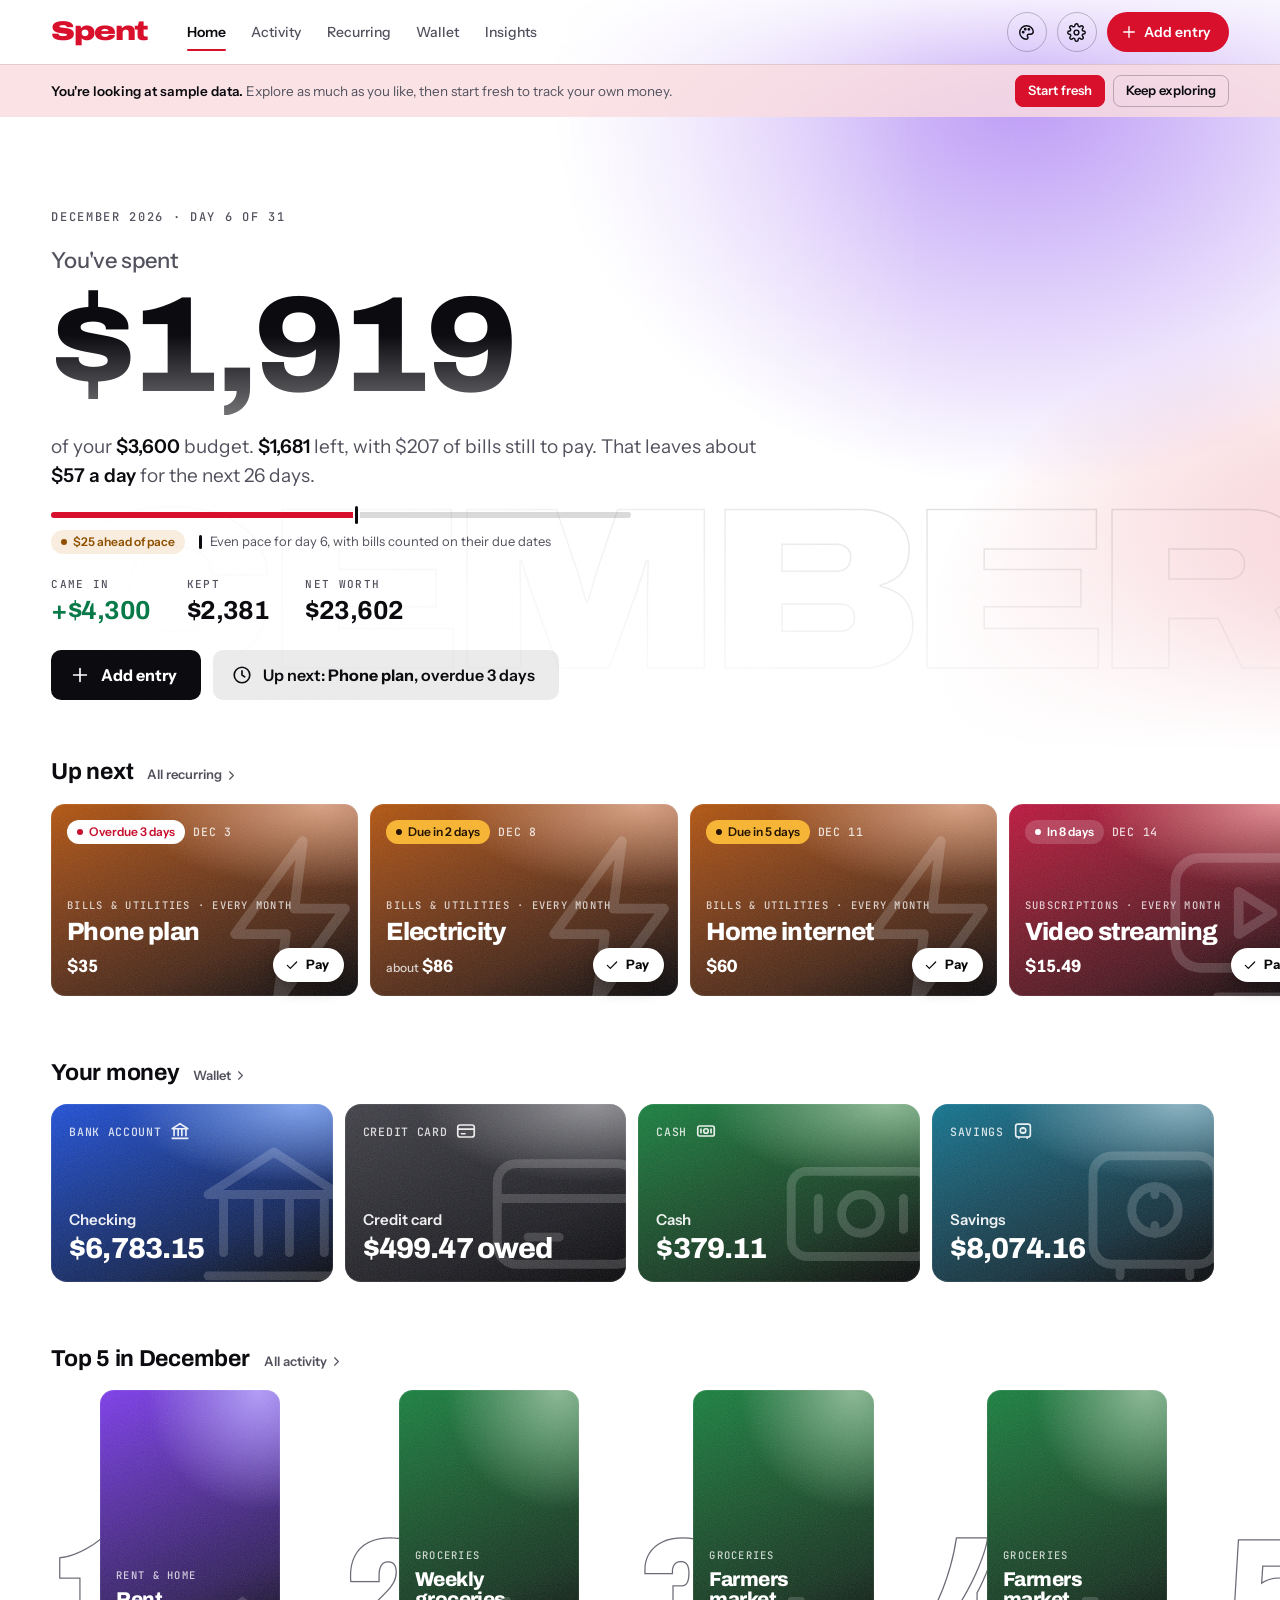
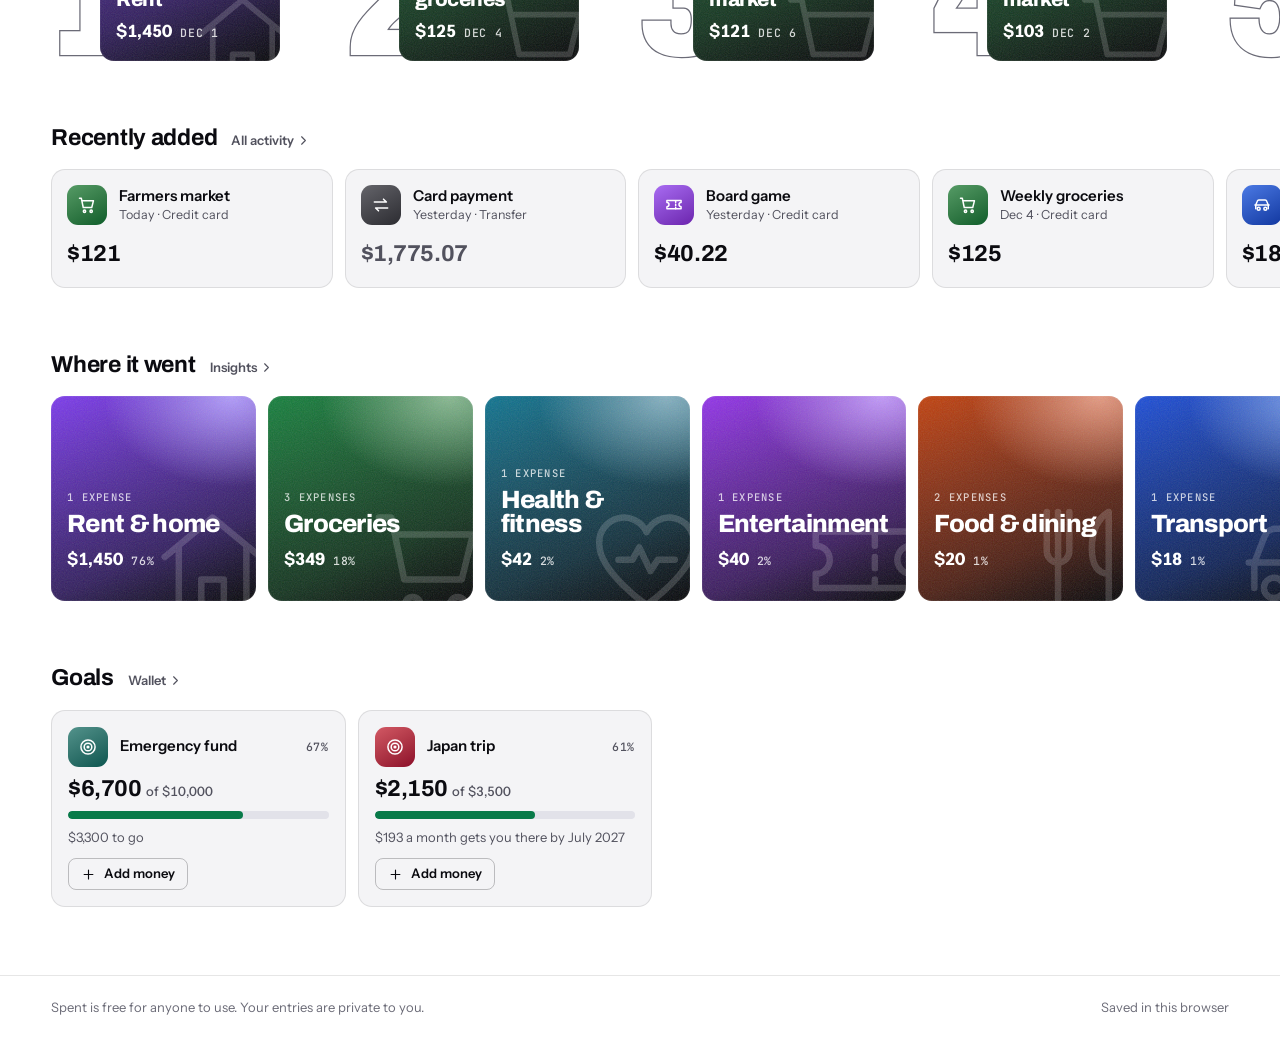
==== index.html @ 9cfcdc7f "Add Spent, a private in-browser money tracker Tracks expenses, income, transfers, refunds and money " ====
<!doctype html>
<html lang="en">
<head>
<meta charset="utf-8">
<meta name="viewport" content="width=device-width, initial-scale=1, viewport-fit=cover">
<title>Spent</title>
<meta name="claude:viewport-fit-sides" content="cover">
<meta name="description" content="Spent is a free, private money tracker: expenses, income, transfers, bills, goals and money between people, in the theme you choose.">
<link rel="preconnect" href="https://fonts.googleapis.com">
<link rel="preconnect" href="https://fonts.gstatic.com" crossorigin>
<link rel="stylesheet" href="https://fonts.googleapis.com/css2?family=Archivo:wdth,wght@62..125,100..900&family=Bricolage+Grotesque:opsz,wght@12..96,200..800&family=Fraunces:opsz,wght@9..144,300..900&family=Instrument+Sans:wdth,wght@75..100,400..700&family=JetBrains+Mono:wght@400..800&display=swap">
<link rel="icon" href="data:image/svg+xml,%3Csvg xmlns='http://www.w3.org/2000/svg' viewBox='0 0 64 64'%3E%3Crect width='64' height='64' rx='14' fill='%2309090B'/%3E%3Cpath d='M43 22c-2-4-6-6-11-6-6 0-11 3-11 8 0 12 23 5 23 17 0 5-5 8-12 8-6 0-10-3-12-7' fill='none' stroke='%23E11D2E' stroke-width='7' stroke-linecap='round'/%3E%3C/svg%3E">
<style>
:root { color-scheme: light; padding-top: env(safe-area-inset-top, 0px); padding-bottom: env(safe-area-inset-bottom, 0px); }
body { margin: 0; font: 14px system-ui, sans-serif; }
img { max-width: 100%; }
[hidden] { display: none !important; }
</style>
<style>
/* Layout: a streaming home screen for your money. A billboard states the month, rows of poster cards follow,
   and the detail views are quiet large-title lists under a frosted bar. Dark first, with a designed light theme. */
:root {
  color-scheme: dark;
  --bg: #09090B;
  --bg-raise: #131317;
  --bg-card: #1C1C22;
  --bg-hover: #25252D;
  --line: rgba(255, 255, 255, .08);
  --line-strong: rgba(255, 255, 255, .2);
  --fg: #F4F4F6;
  --fg-2: #A9A9B4;
  --fg-3: #85858F;
  --accent: #E11D2E;
  --accent-hi: #F43F4F;
  --accent-ink: #FFFFFF;
  --accent-soft: rgba(225, 29, 46, .2);
  --good: #42D893;
  --good-soft: rgba(66, 216, 147, .14);
  --warn: #F7B538;
  --warn-soft: rgba(247, 181, 56, .15); --bad: #FF6B7A; --bad-soft: rgba(255, 107, 122, .16); --bad-ink: #2A0509;
  --glass: rgba(11, 11, 14, .74);
  --scrim: rgba(0, 0, 0, .6);
  --shadow: 0 28px 60px -22px rgba(0, 0, 0, .85);
  --play-bg: #FFFFFF;
  --play-fg: #0A0A0C;
  --ghost-bg: rgba(128, 128, 142, .32);
  --ghost-fg: #FFFFFF;

  --font-display: "Archivo", "Helvetica Neue", Arial, sans-serif;
  --font-text: "Instrument Sans", -apple-system, BlinkMacSystemFont, "Segoe UI", Roboto, sans-serif;
  --font-mono: "JetBrains Mono", ui-monospace, "SF Mono", Menlo, Consolas, monospace;

  --gut: clamp(16px, 4vw, 56px);
  --edge: max(var(--gut), calc((100vw - 1440px) / 2 + var(--gut)));
  --top-h: 64px;
  --ls: 1; --w-hero: 800; --w-head: 700; --w-brand: 900; --num-w: .64;
  --r-s: 8px;
  --r-m: 14px;
  --r-l: 22px;
  --noise: url("data:image/svg+xml,%3Csvg xmlns='http://www.w3.org/2000/svg' width='160' height='160'%3E%3Cfilter id='n'%3E%3CfeTurbulence type='fractalNoise' baseFrequency='.9' numOctaves='2' stitchTiles='stitch'/%3E%3C/filter%3E%3Crect width='100%25' height='100%25' filter='url(%23n)' opacity='.6'/%3E%3C/svg%3E");
}
@media (prefers-color-scheme: light) {
  :root:not([data-theme="dark"]) {
    color-scheme: light;
    --bg: #FFFFFF; --bg-raise: #F4F4F6; --bg-card: #EAEAEF; --bg-hover: #E2E2E9;
    --line: rgba(12, 12, 22, .09); --line-strong: rgba(12, 12, 22, .22);
    --fg: #0B0B10; --fg-2: #52525E; --fg-3: #6B6B77;
    --accent: #D8102C; --accent-hi: #EE1F3A; --accent-ink: #FFFFFF; --accent-soft: rgba(216, 16, 44, .12);
    --good: #087A49; --good-soft: rgba(8, 122, 73, .1);
    --warn: #9A5600; --warn-soft: rgba(200, 120, 0, .13); --bad: #C8102E; --bad-soft: rgba(200, 16, 46, .1); --bad-ink: #FFFFFF;
    --glass: rgba(255, 255, 255, .78); --scrim: rgba(10, 10, 20, .4);
    --shadow: 0 28px 60px -26px rgba(20, 20, 45, .35);
    --play-bg: #0B0B10; --play-fg: #FFFFFF; --ghost-bg: rgba(20, 20, 32, .08); --ghost-fg: #0B0B10;
  }
}
:root[data-theme="light"] {
  color-scheme: light;
  --bg: #FFFFFF; --bg-raise: #F4F4F6; --bg-card: #EAEAEF; --bg-hover: #E2E2E9;
  --line: rgba(12, 12, 22, .09); --line-strong: rgba(12, 12, 22, .22);
  --fg: #0B0B10; --fg-2: #52525E; --fg-3: #6B6B77;
  --accent: #D8102C; --accent-hi: #EE1F3A; --accent-ink: #FFFFFF; --accent-soft: rgba(216, 16, 44, .12);
  --good: #087A49; --good-soft: rgba(8, 122, 73, .1);
  --warn: #9A5600; --warn-soft: rgba(200, 120, 0, .13); --bad: #C8102E; --bad-soft: rgba(200, 16, 46, .1); --bad-ink: #FFFFFF;
  --glass: rgba(255, 255, 255, .78); --scrim: rgba(10, 10, 20, .4);
  --shadow: 0 28px 60px -26px rgba(20, 20, 45, .35);
  --play-bg: #0B0B10; --play-fg: #FFFFFF; --ghost-bg: rgba(20, 20, 32, .08); --ghost-fg: #0B0B10;
}
:root[data-theme="dark"] {
  color-scheme: dark;
  --bg: #09090B; --bg-raise: #131317; --bg-card: #1C1C22; --bg-hover: #25252D;
  --line: rgba(255, 255, 255, .08); --line-strong: rgba(255, 255, 255, .2);
  --fg: #F4F4F6; --fg-2: #A9A9B4; --fg-3: #85858F;
  --accent: #E11D2E; --accent-hi: #F43F4F; --accent-ink: #FFFFFF; --accent-soft: rgba(225, 29, 46, .2);
  --good: #42D893; --good-soft: rgba(66, 216, 147, .14);
  --warn: #F7B538; --warn-soft: rgba(247, 181, 56, .15); --bad: #FF6B7A; --bad-soft: rgba(255, 107, 122, .16); --bad-ink: #2A0509;
  --glass: rgba(11, 11, 14, .74); --scrim: rgba(0, 0, 0, .6);
  --shadow: 0 28px 60px -22px rgba(0, 0, 0, .85);
  --play-bg: #FFFFFF; --play-fg: #0A0A0C; --ghost-bg: rgba(128, 128, 142, .32); --ghost-fg: #FFFFFF;
}

* { box-sizing: border-box; }
html { -webkit-text-size-adjust: 100%; }
body {
  background: var(--bg); color: var(--fg);
  font-family: var(--font-text); font-size: 15px; line-height: 1.5;
  -webkit-font-smoothing: antialiased; -moz-osx-font-smoothing: grayscale;
  overflow-x: hidden;
}
body.locked { overflow: hidden; }
body::before { content: ""; position: fixed; inset: 0 0 auto; height: env(safe-area-inset-top, 0px); z-index: 50; background: var(--bg); }
button, input, select, textarea { font: inherit; color: inherit; }
button { -webkit-tap-highlight-color: transparent; }
a { color: inherit; }
svg { flex: none; }
:focus-visible { outline: 2px solid var(--accent); outline-offset: 2px; }
.sr { position: absolute !important; width: 1px; height: 1px; padding: 0; margin: -1px; overflow: hidden; clip: rect(0 0 0 0); white-space: nowrap; border: 0; }
.wrap { padding-left: max(16px, var(--edge), env(safe-area-inset-left, 0px)); padding-right: max(16px, var(--edge), env(safe-area-inset-right, 0px)); }
.min0 { min-width: 0; display: grid; }
.mono { font-family: var(--font-mono); font-size: 11.5px; font-weight: 500; letter-spacing: .06em; text-transform: uppercase; }
.eyebrow { font-family: var(--font-mono); font-size: 12px; font-weight: 500; letter-spacing: .14em; text-transform: uppercase; color: var(--fg-2); margin: 0; }
.spacer { flex: 1; }

/* ---------- top bar ---------- */
.topbar { position: sticky; top: env(safe-area-inset-top, 0px); z-index: 40; border-bottom: 1px solid transparent; transition: background-color .3s, border-color .3s; }
.topbar::before { content: ""; position: absolute; inset: 0; z-index: -1; background: linear-gradient(to bottom, color-mix(in srgb, var(--bg) 78%, transparent), transparent); transition: opacity .3s; }
.topbar.scrolled { background: var(--glass); -webkit-backdrop-filter: saturate(1.8) blur(22px); backdrop-filter: saturate(1.8) blur(22px); border-bottom-color: var(--line); }
.topbar.scrolled::before { opacity: 0; }
.topbar-in { display: flex; align-items: center; gap: clamp(18px, 3vw, 40px); height: 64px; }
.brand { font-family: var(--font-display); font-weight: 900; font-stretch: 125%; font-size: 27px; letter-spacing: -.045em; line-height: 1; color: var(--accent); text-decoration: none; padding-bottom: 2px; }
.nav { display: flex; gap: clamp(14px, 2vw, 26px); }
.nav a { color: var(--fg-2); text-decoration: none; font-size: 14px; font-weight: 500; padding-block: 8px; position: relative; transition: color .2s; }
.nav a:hover { color: var(--fg); }
.nav a[aria-current="page"] { color: var(--fg); font-weight: 600; }
.nav a[aria-current="page"]::after { content: ""; position: absolute; left: 0; right: 0; bottom: 0; height: 2px; border-radius: 2px; background: var(--accent); }
.top-actions { margin-left: auto; display: flex; gap: 10px; align-items: center; }
.icon-btn { width: 40px; height: 40px; border-radius: 999px; border: 1px solid var(--line-strong); background: transparent; color: var(--fg); display: inline-grid; place-items: center; cursor: pointer; transition: background-color .2s; }
.icon-btn:hover { background: var(--bg-hover); }
.icon-btn:disabled { opacity: .35; cursor: default; background: transparent; }
.icon-btn svg { width: 19px; height: 19px; }
.icon-btn.sm { width: 32px; height: 32px; }
.icon-btn.sm svg { width: 17px; height: 17px; }
.btn-add { height: 40px; padding: 0 18px 0 13px; border-radius: 999px; border: 0; background: var(--accent); color: var(--accent-ink); font-weight: 600; font-size: 14px; display: inline-flex; align-items: center; gap: 6px; cursor: pointer; transition: background-color .2s, transform .2s; }
.btn-add:hover { background: var(--accent-hi); }
.btn-add:active { transform: scale(.97); }
.btn-add svg { width: 18px; height: 18px; }
.banner { border-top: 1px solid var(--line); background: color-mix(in srgb, var(--accent) 12%, var(--glass)); }
.banner-in { display: flex; align-items: center; gap: 10px 18px; flex-wrap: wrap; padding-block: 10px; font-size: 13.5px; }
.banner-in p { margin: 0; flex: 1 1 320px; color: var(--fg-2); }
.banner-in strong { color: var(--fg); font-weight: 600; }
.banner-btns { display: flex; gap: 8px; }

.tabbar { display: none; }
@media (max-width: 900px) {
  .nav { display: none; }
  .btn-add { width: 40px; padding: 0; justify-content: center; }
  .btn-add span { display: none; }
  .tabbar {
    display: grid; grid-template-columns: repeat(5, 1fr); position: fixed; left: 0; right: 0; bottom: 0; z-index: 40;
    background: var(--glass); -webkit-backdrop-filter: saturate(1.8) blur(22px); backdrop-filter: saturate(1.8) blur(22px);
    border-top: 1px solid var(--line);
    padding-bottom: env(safe-area-inset-bottom, 0px);
    padding-left: max(16px, env(safe-area-inset-left, 0px)); padding-right: max(16px, env(safe-area-inset-right, 0px));
  }
  .tabbar a { display: flex; flex-direction: column; align-items: center; gap: 3px; padding-block: 9px 7px; font-size: 11px; font-weight: 600; color: var(--fg-3); text-decoration: none; }
  .tabbar a svg { width: 22px; height: 22px; }
  .tabbar a[aria-current="page"] { color: var(--fg); }
  .tabbar a[aria-current="page"] svg { color: var(--accent); }
  main { padding-bottom: calc(72px + env(safe-area-inset-bottom, 0px)); }
}

/* ---------- buttons, pills, inputs ---------- */
.btn { height: 40px; padding: 0 16px; border-radius: 10px; border: 1px solid var(--line-strong); background: transparent; color: var(--fg); font-weight: 600; font-size: 14px; display: inline-flex; align-items: center; justify-content: center; gap: 8px; white-space: nowrap; cursor: pointer; text-decoration: none; transition: background-color .2s, border-color .2s; }
.btn:hover { background: var(--bg-hover); }
.btn svg { width: 17px; height: 17px; }
.btn.primary { background: var(--accent); border-color: var(--accent); color: var(--accent-ink); }
.btn.primary:hover { background: var(--accent-hi); border-color: var(--accent-hi); }
.btn.danger { color: var(--accent); border-color: color-mix(in srgb, var(--accent) 50%, transparent); }
.btn.danger:hover { background: var(--accent-soft); }
.btn.small { height: 32px; padding: 0 12px; font-size: 13px; border-radius: 8px; }
.btn.small svg { width: 15px; height: 15px; }
.btn-play, .btn-ghost { height: 50px; padding: 0 24px 0 18px; border-radius: 10px; border: 0; font-weight: 700; font-size: 16px; display: inline-flex; align-items: center; gap: 10px; cursor: pointer; transition: transform .2s, filter .2s, background-color .2s; text-align: left; }
.btn-play { background: var(--play-bg); color: var(--play-fg); }
.btn-play:hover { filter: brightness(.9); }
.btn-ghost { background: var(--ghost-bg); color: var(--ghost-fg); -webkit-backdrop-filter: blur(12px); backdrop-filter: blur(12px); font-weight: 600; max-width: 100%; }
.btn-ghost span { overflow-wrap: anywhere; line-height: 1.25; }
.btn-ghost:hover { filter: brightness(1.15); }
.btn-play svg, .btn-ghost svg { width: 22px; height: 22px; }
.btn-play:active, .btn-ghost:active { transform: scale(.98); }

.pill { display: inline-flex; align-items: center; gap: 6px; min-height: 24px; padding: 2px 10px; border-radius: 999px; font-size: 12px; font-weight: 600; white-space: nowrap; line-height: 1.2; }
.pill::before { content: ""; width: 6px; height: 6px; border-radius: 50%; background: currentColor; flex: none; }
.pill.overdue { background: var(--accent); color: var(--accent-ink); }
.pill.soon { background: var(--warn-soft); color: var(--warn); }
.pill.ok { background: var(--good-soft); color: var(--good); }
.pill.paused { background: var(--bg-hover); color: var(--fg-2); }

.field { display: grid; gap: 7px; min-width: 0; }
.lab { font-size: 13px; font-weight: 600; color: var(--fg-2); }
.lab .opt-lab { font-weight: 500; color: var(--fg-3); }
.input { height: 46px; width: 100%; min-width: 0; border-radius: 12px; border: 1px solid var(--line-strong); background: var(--bg); padding: 0 14px; font-size: 15px; transition: border-color .15s, box-shadow .15s; }
.input:focus { outline: none; border-color: var(--accent); box-shadow: 0 0 0 3px var(--accent-soft); }
.hint { font-size: 12.5px; color: var(--fg-3); margin: 0; }
.err { font-size: 12.5px; color: var(--accent); font-weight: 600; margin: 0; }
.check { display: flex; gap: 10px; align-items: flex-start; font-size: 14px; cursor: pointer; }
.check input { width: 18px; height: 18px; margin: 2px 0 0; accent-color: var(--accent); flex: none; }
.grid2 { display: grid; grid-template-columns: repeat(2, minmax(0, 1fr)); gap: 14px; }
@media (max-width: 480px) { .grid2 { grid-template-columns: minmax(0, 1fr); } }
fieldset { border: 0; padding: 0; margin: 0; min-width: 0; }
legend { padding: 0; margin-bottom: 8px; }
.select-wrap { position: relative; display: inline-flex; align-items: center; }
.select-wrap.full { display: flex; }
.select-wrap svg { position: absolute; right: 12px; width: 16px; height: 16px; color: var(--fg-3); pointer-events: none; }
.select { appearance: none; -webkit-appearance: none; height: 42px; width: 100%; border-radius: 12px; border: 1px solid var(--line); background: var(--bg-raise); padding: 0 36px 0 14px; font-size: 14px; font-weight: 500; cursor: pointer; }
.sheet .select { height: 46px; border-color: var(--line-strong); background: var(--bg); font-size: 15px; }
.search { position: relative; flex: 1 1 240px; min-width: 0; display: flex; }
.search input { width: 100%; height: 42px; border-radius: 12px; border: 1px solid var(--line); background: var(--bg-raise); padding: 0 14px 0 40px; font-size: 14px; }
.search input:focus { outline: none; border-color: var(--accent); box-shadow: 0 0 0 3px var(--accent-soft); }
.search svg { position: absolute; left: 13px; top: 50%; transform: translateY(-50%); width: 17px; height: 17px; color: var(--fg-3); pointer-events: none; }
.seg { display: inline-flex; flex-wrap: wrap; gap: 2px; padding: 3px; border-radius: 12px; background: var(--bg-raise); border: 1px solid var(--line); }
.seg button { height: 34px; padding: 0 12px; border: 0; border-radius: 9px; background: transparent; color: var(--fg-2); font-size: 13px; font-weight: 600; cursor: pointer; white-space: nowrap; }
.seg button[aria-pressed="true"] { background: var(--bg-hover); color: var(--fg); box-shadow: 0 1px 3px rgba(0, 0, 0, .18); }
.seg .count { font-family: var(--font-mono); font-size: 11px; color: var(--fg-3); margin-left: 5px; }
.chips { display: flex; gap: 8px; overflow-x: auto; scrollbar-width: none; padding: 2px; margin: 0 -2px 18px; }
.chips::-webkit-scrollbar { display: none; }
.chip { flex: none; height: 34px; padding: 0 14px; border-radius: 999px; border: 1px solid var(--line-strong); background: transparent; color: var(--fg-2); font-size: 13px; font-weight: 600; display: inline-flex; align-items: center; gap: 7px; cursor: pointer; }
.chip i { width: 8px; height: 8px; border-radius: 50%; }
.chip[aria-pressed="true"] { background: var(--fg); border-color: var(--fg); color: var(--bg); }

/* ---------- category icon tiles and poster artwork ---------- */
.ico { --c: #52525B; width: 40px; height: 40px; border-radius: 11px; display: grid; place-items: center; color: #FFFFFF; flex: none; background: var(--c); background: linear-gradient(150deg, color-mix(in oklab, var(--c) 78%, #FFFFFF), color-mix(in oklab, var(--c) 80%, #000000)); }
.ico svg { width: 20px; height: 20px; }
.poster {
  --c: #52525B; position: relative; display: flex; flex-direction: column; padding: 16px; border: 0; border-radius: var(--r-m);
  color: #FFFFFF; text-align: left; cursor: pointer; font: inherit;
  background: var(--c);
  background:
    radial-gradient(120% 85% at 88% 0%, color-mix(in oklab, var(--c) 55%, #FFFFFF) 0%, transparent 52%),
    linear-gradient(158deg, var(--c) 0%, color-mix(in oklab, var(--c) 42%, #07070A) 70%, #060608 100%);
  box-shadow: inset 0 0 0 1px rgba(255, 255, 255, .07);
}
.poster > * { position: relative; z-index: 1; }
.poster > .art { position: absolute; inset: 0; z-index: 0; border-radius: inherit; overflow: hidden; pointer-events: none; }
.art::before { content: ""; position: absolute; inset: 0; background-image: var(--noise); opacity: .28; mix-blend-mode: overlay; }
.art svg { position: absolute; right: -12%; bottom: -14%; width: 66%; height: auto; aspect-ratio: 1; color: #FFFFFF; opacity: .17; stroke-width: 1.15; }
.poster-kicker { margin-top: auto; font-family: var(--font-mono); font-size: 10.5px; font-weight: 500; letter-spacing: .12em; text-transform: uppercase; color: rgba(255, 255, 255, .76); }
.poster-title { margin-top: 6px; font-family: var(--font-display); font-weight: 800; font-size: 25px; line-height: .98; letter-spacing: -.028em; text-wrap: balance; overflow-wrap: anywhere; }
.poster-foot { display: flex; justify-content: space-between; align-items: baseline; gap: 8px; margin-top: 10px; }
.p-amt { font-weight: 700; font-size: 17px; font-variant-numeric: tabular-nums; }
.p-amt small { font-weight: 500; font-size: 12px; opacity: .78; margin-right: 3px; }
.poster .mono { color: rgba(255, 255, 255, .82); }
.poster .pill.overdue { background: #FFFFFF; color: #C8102E; }
.poster .pill.soon { background: #F7B538; color: #241600; }
.poster .pill.ok, .poster .pill.ghost { background: rgba(255, 255, 255, .17); color: #FFFFFF; }
.lift { transition: transform .38s cubic-bezier(.2, .8, .2, 1), filter .38s; }
.lift:hover { transform: translateY(-5px) scale(1.035); filter: drop-shadow(0 18px 28px rgba(0, 0, 0, .45)); z-index: 2; }

/* ---------- billboard ---------- */
.billboard { position: relative; isolation: isolate; overflow: hidden; margin-top: calc(-1 * var(--top-h)); padding-top: var(--top-h); }
.bb-art { --hue: var(--accent); position: absolute; inset: 0; z-index: -1; background: radial-gradient(60% 85% at 80% 12%, color-mix(in oklab, var(--hue) 52%, transparent) 0%, transparent 62%), radial-gradient(45% 60% at 104% 85%, color-mix(in oklab, var(--accent) 34%, transparent), transparent 70%), var(--bg); }
.bb-art::before { content: ""; position: absolute; inset: 0; background-image: var(--noise); opacity: .16; mix-blend-mode: overlay; }
.bb-art::after { content: ""; position: absolute; inset: 0; background: linear-gradient(90deg, var(--bg) 0%, color-mix(in srgb, var(--bg) 62%, transparent) 38%, transparent 72%), linear-gradient(to top, var(--bg) 0%, transparent 42%); }
.bb-word { position: absolute; right: -1.5vw; bottom: 9%; font-family: var(--font-display); font-weight: 900; font-stretch: 125%; font-size: clamp(88px, 18vw, 300px); line-height: .8; letter-spacing: -.055em; text-transform: uppercase; white-space: nowrap; color: transparent; -webkit-text-stroke: 1.5px color-mix(in srgb, var(--fg) 15%, transparent); pointer-events: none; user-select: none; }
.bb-in { position: relative; padding-block: clamp(40px, 7vw, 104px) clamp(28px, 4vw, 52px); }
.bb-copy { display: grid; gap: 18px; max-width: 740px; }
.bb-title { margin: 0; }
.bb-lead { display: block; font-family: var(--font-text); font-size: clamp(18px, 2vw, 22px); font-weight: 500; color: var(--fg-2); margin-bottom: 8px; letter-spacing: 0; }
.bb-num {
  --len: 8; display: block; font-family: var(--font-display); font-weight: 800; font-stretch: 108%;
  font-size: min(136px, calc((min(100vw, 780px) - 44px) / (var(--len) * .64)));
  line-height: .9; letter-spacing: -.045em; font-variant-numeric: tabular-nums; padding-bottom: .06em;
  color: var(--fg);
  background: linear-gradient(180deg, var(--fg) 38%, color-mix(in srgb, var(--fg) 58%, transparent));
  -webkit-background-clip: text; background-clip: text; -webkit-text-fill-color: transparent;
}
.bb-sub { margin: 0; font-size: clamp(16px, 1.6vw, 19px); line-height: 1.5; color: var(--fg-2); max-width: 58ch; text-wrap: pretty; }
.bb-sub b { color: var(--fg); font-weight: 600; }
.pace { display: grid; gap: 12px; max-width: 580px; margin-top: 4px; }
.pace-track { position: relative; height: 6px; border-radius: 3px; background: color-mix(in srgb, var(--fg) 15%, transparent); }
.pace-fill { position: absolute; inset: 0 auto 0 0; border-radius: 3px; background: var(--accent); }
.pace-tick { position: absolute; top: -6px; bottom: -6px; width: 3px; margin-left: -1.5px; border-radius: 2px; background: var(--fg); box-shadow: 0 0 0 2px var(--bg); }
.pace-meta { display: flex; flex-wrap: wrap; gap: 8px 14px; align-items: center; font-size: 13px; color: var(--fg-2); }
.pace-key { display: inline-flex; align-items: center; gap: 8px; }
.pace-key i { width: 3px; height: 14px; border-radius: 2px; background: var(--fg); }
.bb-actions { display: flex; flex-wrap: wrap; gap: 12px; margin-top: 8px; }

/* ---------- rows ---------- */
.rows { display: grid; grid-template-columns: minmax(0, 1fr); gap: clamp(24px, 3.4vw, 40px); padding-block: 4px 48px; }
.row, .row-shell { min-width: 0; }
.row-head { display: flex; align-items: baseline; gap: 14px; }
.row-head h2 { margin: 0; font-family: var(--font-display); font-weight: 700; font-size: clamp(19px, 2vw, 23px); letter-spacing: -.012em; }
.see-all { display: inline-flex; align-items: center; gap: 2px; font-size: 13px; font-weight: 600; color: var(--fg-2); text-decoration: none; }
.see-all svg { width: 15px; height: 15px; transition: transform .2s; }
.see-all:hover { color: var(--accent); }
.see-all:hover svg { transform: translateX(2px); }
.row-shell { position: relative; }
.row-track {
  display: flex; align-items: flex-end; gap: 12px; overflow-x: auto; overscroll-behavior-x: contain; scroll-snap-type: x mandatory; scrollbar-width: none;
  padding-block: 14px 20px;
  padding-left: max(16px, var(--edge), env(safe-area-inset-left, 0px)); padding-right: max(16px, var(--edge), env(safe-area-inset-right, 0px));
  scroll-padding-left: max(16px, var(--edge), env(safe-area-inset-left, 0px));
}
.row-track::-webkit-scrollbar { display: none; }
.row-track > * { flex: none; scroll-snap-align: start; }
.row-track::after { content: ""; flex: 0 0 1px; }
.row-arrow { position: absolute; top: 14px; bottom: 20px; z-index: 5; width: max(44px, calc(var(--edge) - 6px)); border: 0; color: var(--fg); cursor: pointer; display: grid; place-items: center; opacity: 0; transition: opacity .25s; }
.row-arrow svg { width: 30px; height: 30px; transition: transform .2s; }
.row-arrow:hover svg { transform: scale(1.2); }
.row-arrow.prev { left: 0; background: linear-gradient(90deg, color-mix(in srgb, var(--bg) 90%, transparent), transparent); }
.row-arrow.next { right: 0; background: linear-gradient(270deg, color-mix(in srgb, var(--bg) 90%, transparent), transparent); }
.row-shell:hover .row-arrow, .row-arrow:focus-visible { opacity: 1; }
@media (hover: none) { .row-arrow { display: none; } }

.bill-wrap { position: relative; width: clamp(252px, 24vw, 320px); }
.bill { width: 100%; aspect-ratio: 16 / 10; }
.bill-top { display: flex; justify-content: space-between; align-items: center; gap: 8px; }
.bill .p-amt { margin-top: 10px; }
.pay-btn { position: absolute; right: 14px; bottom: 14px; z-index: 2; height: 34px; padding: 0 15px 0 11px; border: 0; border-radius: 999px; background: #FFFFFF; color: #0A0A0C; font-weight: 700; font-size: 13px; display: inline-flex; align-items: center; gap: 6px; cursor: pointer; box-shadow: 0 6px 16px rgba(0, 0, 0, .3); }
.pay-btn svg { width: 16px; height: 16px; }
.pay-btn:hover { background: #E9E9EE; }
.top-item { display: flex; align-items: flex-end; width: clamp(232px, 22vw, 292px); }
.rank { position: relative; z-index: 0; margin-right: -24px; font-family: var(--font-display); font-weight: 900; font-stretch: 78%; font-size: clamp(132px, 13vw, 186px); line-height: .74; letter-spacing: -.06em; color: var(--bg); -webkit-text-stroke: 2.5px var(--fg-3); paint-order: stroke fill; user-select: none; }
.top-item .poster { width: 64%; flex: none; aspect-ratio: 2 / 3; }
.top-item .poster-title { font-size: 20px; }
.tile { width: clamp(232px, 22vw, 284px); display: grid; grid-template-columns: 40px minmax(0, 1fr); gap: 12px; align-items: center; padding: 15px; border-radius: var(--r-m); border: 1px solid var(--line); background: var(--bg-raise); color: var(--fg); text-align: left; cursor: pointer; transition: background-color .2s; }
.tile:hover { background: var(--bg-hover); }
.tile-title { display: block; font-weight: 600; line-height: 1.3; overflow-wrap: anywhere; }
.tile-meta { display: block; font-size: 12.5px; color: var(--fg-2); }
.tile-amt { grid-column: 1 / -1; font-family: var(--font-display); font-weight: 700; font-size: 23px; letter-spacing: -.02em; font-variant-numeric: tabular-nums; }
.poster.square { width: clamp(180px, 16vw, 220px); aspect-ratio: 1; }
.share { display: block; height: 3px; margin-top: 10px; border-radius: 2px; background: rgba(255, 255, 255, .22); overflow: hidden; }
.share i { display: block; height: 100%; border-radius: 2px; background: #FFFFFF; }
.empty-tile { width: min(380px, 82vw); min-height: 190px; display: grid; gap: 14px; align-content: center; justify-items: start; padding: 22px; border-radius: var(--r-m); border: 1.5px dashed var(--line-strong); color: var(--fg-2); }
.empty-tile p { margin: 0; max-width: 34ch; }

/* ---------- views ---------- */
.view-head { display: flex; align-items: flex-end; justify-content: space-between; gap: 16px 24px; flex-wrap: wrap; padding-block: clamp(26px, 4vw, 44px) 22px; }
.large-title { margin: 6px 0 0; font-family: var(--font-display); font-weight: 800; font-stretch: 104%; font-size: clamp(34px, 5.2vw, 56px); line-height: 1; letter-spacing: -.038em; text-wrap: balance; }
.view-sub { margin: 10px 0 0; color: var(--fg-2); max-width: 62ch; }
.view-sub b { color: var(--fg); font-weight: 600; }
.month-nav { display: flex; gap: 8px; align-items: center; }
.toolbar { display: flex; flex-wrap: wrap; gap: 10px; align-items: center; margin-bottom: 14px; }
.view-body { padding-bottom: 56px; }

.exp-list { display: grid; gap: 22px; }
.day { display: grid; gap: 8px; }
.day-head { display: flex; justify-content: space-between; gap: 12px; padding-inline: 6px; font-family: var(--font-mono); font-size: 12px; font-weight: 500; letter-spacing: .08em; text-transform: uppercase; color: var(--fg-3); }
.list { background: var(--bg-raise); border: 1px solid var(--line); border-radius: var(--r-l); overflow: hidden; }
.item { position: relative; width: 100%; display: grid; grid-template-columns: 40px minmax(0, 1fr) auto; gap: 14px; align-items: center; padding: 12px 18px 12px 14px; border: 0; background: transparent; color: var(--fg); text-align: left; cursor: pointer; transition: background-color .15s; }
.item + .item::before { content: ""; position: absolute; top: 0; left: 68px; right: 0; height: 1px; background: var(--line); }
.item:hover { background: var(--bg-hover); }
.item-title { font-weight: 600; line-height: 1.3; overflow-wrap: anywhere; }
.item-meta { font-size: 13px; color: var(--fg-2); overflow-wrap: anywhere; }
.item-amt { font-weight: 600; font-variant-numeric: tabular-nums; white-space: nowrap; }
.empty { display: grid; justify-items: center; gap: 12px; text-align: center; padding: 56px 20px; border-radius: var(--r-l); border: 1.5px dashed var(--line-strong); color: var(--fg-2); }
.empty h3 { margin: 0; font-family: var(--font-display); font-size: 22px; letter-spacing: -.02em; color: var(--fg); }
.empty p { margin: 0; max-width: 44ch; }

.kpis { display: grid; grid-template-columns: repeat(4, minmax(0, 1fr)); gap: 12px; margin-bottom: 22px; }
@media (max-width: 960px) { .kpis { grid-template-columns: repeat(2, minmax(0, 1fr)); } }
.kpi { display: grid; gap: 6px; align-content: start; padding: 18px; border-radius: var(--r-l); border: 1px solid var(--line); background: var(--bg-raise); min-width: 0; }
.kpi-label { font-family: var(--font-mono); font-size: 11px; font-weight: 500; letter-spacing: .12em; text-transform: uppercase; color: var(--fg-3); }
.kpi-value { font-family: var(--font-display); font-weight: 700; font-size: clamp(24px, 3vw, 34px); line-height: 1.05; letter-spacing: -.03em; font-variant-numeric: tabular-nums; overflow-wrap: anywhere; }
.kpi-sub { font-size: 13px; color: var(--fg-2); overflow-wrap: anywhere; }
.kpi.bad .kpi-value { color: var(--accent); }
.kpi.warn .kpi-value { color: var(--warn); }
.kpi.good .kpi-value { color: var(--good); }

.rtable { border-radius: var(--r-l); border: 1px solid var(--line); background: var(--bg-raise); overflow: hidden; }
.rrow { display: grid; grid-template-columns: minmax(0, 2.3fr) minmax(0, 1fr) minmax(0, 1fr) minmax(0, .9fr) minmax(0, 1fr) minmax(0, 1.25fr) 128px; gap: 14px; align-items: center; padding: 14px 18px; border-top: 1px solid var(--line); }
.rrow.head { border-top: 0; padding-block: 12px; font-family: var(--font-mono); font-size: 11px; font-weight: 500; letter-spacing: .1em; text-transform: uppercase; color: var(--fg-3); }
.rrow > * { min-width: 0; }
.c-name { display: flex; align-items: center; gap: 12px; }
.rname { font-weight: 600; line-height: 1.3; overflow-wrap: anywhere; }
.rsub { font-size: 13px; color: var(--fg-2); overflow-wrap: anywhere; }
.rrow.inactive .rname { color: var(--fg-2); }
.rrow.inactive .ico { filter: grayscale(1); }
.c-due, .c-freq, .c-method { font-size: 14px; color: var(--fg-2); }
.num { text-align: right; font-variant-numeric: tabular-nums; font-weight: 600; white-space: nowrap; }
.c-act { display: flex; gap: 6px; justify-content: flex-end; align-items: center; }
.m-only { display: none; }
@media (max-width: 900px) {
  .rrow.head { display: none; }
  .rrow { grid-template-columns: minmax(0, 1fr) auto; grid-template-areas: "name amt" "name status" "act act"; gap: 8px 14px; padding: 16px; }
  .c-name { grid-area: name; align-self: start; }
  .c-amt { grid-area: amt; }
  .c-status { grid-area: status; justify-self: end; }
  .c-act { grid-area: act; justify-content: flex-start; padding-left: 52px; }
  .c-due, .c-freq, .c-method { display: none; }
  .m-only { display: block; }
}

.insights { display: grid; grid-template-columns: minmax(0, 1.55fr) minmax(0, 1fr); gap: 14px; }
@media (max-width: 980px) { .insights { grid-template-columns: minmax(0, 1fr); } }
.card { display: grid; gap: 16px; align-content: start; padding: 20px; border-radius: var(--r-l); border: 1px solid var(--line); background: var(--bg-raise); min-width: 0; }
.card-head h3 { margin: 0; font-family: var(--font-display); font-weight: 700; font-size: 19px; letter-spacing: -.012em; }
.card-head p { margin: 4px 0 0; font-size: 13px; color: var(--fg-2); }
.span2 { grid-column: 1 / -1; }
.vchart { --axis: 50px; display: grid; gap: 8px; }
.plot { position: relative; height: 210px; margin-left: var(--axis); }
.gl { position: absolute; left: 0; right: 0; height: 0; border-top: 1px solid var(--line); }
.gl span { position: absolute; right: calc(100% + 8px); top: 0; transform: translateY(-50%); font-family: var(--font-mono); font-size: 10.5px; color: var(--fg-3); white-space: nowrap; }
.cols { position: absolute; inset: 0; display: flex; align-items: flex-end; gap: 2px; }
.col { flex: 1 1 0; min-width: 0; height: 100%; display: flex; align-items: flex-end; position: relative; }
.bar { width: 100%; border-radius: 4px 4px 0 0; background: var(--accent); transition: filter .15s; }
.col:hover .bar { filter: brightness(1.2); }
.vchart.months .cols, .vchart.months .xl { gap: 14px; }
.vchart.months .bar { background: var(--fg-3); }
.vchart.months .col.emph .bar { background: var(--accent); }
.vlab { position: absolute; left: 50%; transform: translate(-50%, -6px); bottom: var(--h); font-size: 12px; font-weight: 700; white-space: nowrap; color: var(--fg); font-variant-numeric: tabular-nums; }
.refline { position: absolute; left: 0; right: 0; height: 0; border-top: 1.5px dashed var(--fg-2); z-index: 1; pointer-events: none; }
.refline span { position: absolute; right: 0; bottom: 4px; padding: 1px 6px; border-radius: 5px; background: var(--bg-raise); font-size: 11.5px; font-weight: 600; color: var(--fg-2); white-space: nowrap; }
.xl { display: flex; gap: 2px; margin-left: var(--axis); }
.xl span { flex: 1 1 0; min-width: 0; text-align: center; font-family: var(--font-mono); font-size: 10.5px; color: var(--fg-3); white-space: nowrap; }
.hbars { display: grid; gap: 4px; }
.hbar { display: grid; grid-template-columns: minmax(0, 148px) minmax(0, 1fr) auto; gap: 12px; align-items: center; padding: 7px 8px; margin-inline: -8px; border: 0; border-radius: 9px; background: transparent; color: var(--fg); font-size: 13.5px; text-align: left; cursor: pointer; }
.hbar:hover { background: var(--bg-hover); }
.hbar-name { display: flex; align-items: center; gap: 8px; font-weight: 600; overflow-wrap: anywhere; line-height: 1.25; }
.hbar-name i { width: 8px; height: 8px; border-radius: 50%; flex: none; }
.hbar-track { display: block; height: 10px; }
.hbar-fill { display: block; height: 100%; min-width: 3px; border-radius: 0 4px 4px 0; background: var(--accent); }
.hbar-val { font-weight: 600; font-variant-numeric: tabular-nums; white-space: nowrap; text-align: right; }
.hbar-val small { margin-left: 8px; font-family: var(--font-mono); font-size: 11px; font-weight: 500; color: var(--fg-3); }
@media (max-width: 520px) { .hbar { grid-template-columns: minmax(0, 1fr) auto; } .hbar-track { grid-column: 1 / -1; grid-row: 2; } }
.tbl summary { cursor: pointer; font-size: 13px; font-weight: 600; color: var(--fg-2); }
.tbl-scroll { overflow-x: auto; margin-top: 10px; max-height: 260px; overflow-y: auto; }
.tbl table { width: 100%; border-collapse: collapse; font-size: 13px; }
.tbl th, .tbl td { text-align: left; padding: 7px 8px; border-bottom: 1px solid var(--line); }
.tbl td:last-child, .tbl th:last-child { text-align: right; font-variant-numeric: tabular-nums; }
.tbl th { font-family: var(--font-mono); font-size: 10.5px; font-weight: 500; letter-spacing: .1em; text-transform: uppercase; color: var(--fg-3); }

.site-foot { border-top: 1px solid var(--line); }
.site-foot .wrap { display: flex; flex-wrap: wrap; justify-content: space-between; gap: 8px 24px; padding-block: 22px 26px; font-size: 13px; color: var(--fg-3); }
.site-foot p { margin: 0; }
.sync-line { display: flex; align-items: center; gap: 10px; margin: 0; font-size: 14px; color: var(--fg-2); }
.sync-dot { width: 9px; height: 9px; border-radius: 50%; flex: none; background: var(--fg-3); }
.sync-dot[data-s="synced"] { background: var(--good); }
.sync-dot[data-s="saving"], .sync-dot[data-s="connecting"] { background: var(--warn); }
.sync-dot[data-s="offline"], .sync-dot[data-s="slow"], .sync-dot[data-s="full"], .sync-dot[data-s="nostore"] { background: var(--accent); }

/* ---------- sheet, menu, toast, tooltip ---------- */
.scrim { position: fixed; inset: 0; z-index: 60; background: var(--scrim); -webkit-backdrop-filter: blur(6px); backdrop-filter: blur(6px); animation: fade .2s ease-out; }
.sheet { position: fixed; inset: 0; z-index: 61; display: grid; place-items: center; padding-block: 24px; padding-left: max(16px, env(safe-area-inset-left, 0px)); padding-right: max(16px, env(safe-area-inset-right, 0px)); pointer-events: none; }
.sheet-card { pointer-events: auto; width: min(580px, 100%); max-height: min(90vh, 900px); display: flex; flex-direction: column; border-radius: 24px; border: 1px solid var(--line); background: var(--bg-raise); box-shadow: var(--shadow); animation: pop .3s cubic-bezier(.2, .8, .2, 1); overflow: hidden; }
.sheet-head { display: flex; align-items: center; justify-content: space-between; gap: 12px; padding: 20px 20px 12px 22px; }
.sheet-head h2 { margin: 0; font-family: var(--font-display); font-weight: 800; font-size: 24px; letter-spacing: -.025em; line-height: 1.1; overflow-wrap: anywhere; }
.sheet-body { display: grid; gap: 18px; padding: 4px 22px 22px; overflow-y: auto; overscroll-behavior: contain; }
.sheet-foot { display: flex; gap: 10px; align-items: center; justify-content: flex-end; flex-wrap: wrap; padding: 14px 22px; border-top: 1px solid var(--line); background: var(--bg-raise); }
.sheet-intro { margin: 0; color: var(--fg-2); }
@media (max-width: 640px) {
  .sheet { place-items: end stretch; padding: 0; }
  .sheet-card { width: 100%; max-height: 92vh; border-radius: 24px 24px 0 0; border-bottom: 0; animation: up .34s cubic-bezier(.2, .8, .2, 1); }
  .sheet-head, .sheet-body, .sheet-foot { padding-left: max(20px, env(safe-area-inset-left, 0px)); padding-right: max(20px, env(safe-area-inset-right, 0px)); }
  .sheet-foot { padding-bottom: max(14px, env(safe-area-inset-bottom, 0px)); }
}
.amount-field { display: flex; align-items: baseline; gap: 8px; padding-bottom: 8px; border-bottom: 2px solid var(--line-strong); transition: border-color .15s; }
.amount-field:focus-within { border-color: var(--accent); }
.amount-field .sym { font-family: var(--font-display); font-weight: 700; font-size: 30px; color: var(--fg-3); }
.amount-field input { flex: 1; min-width: 0; width: 100%; padding: 0; border: 0; background: transparent; outline: none; font-family: var(--font-display); font-weight: 800; font-stretch: 104%; font-size: clamp(40px, 9vw, 54px); letter-spacing: -.035em; line-height: 1.1; font-variant-numeric: tabular-nums; }
.amount-field input::placeholder { color: var(--fg-3); }
.catpick { display: grid; grid-template-columns: repeat(auto-fill, minmax(94px, 1fr)); gap: 8px; }
.catpick label { position: relative; display: block; cursor: pointer; }
.catpick input { position: absolute; opacity: 0; width: 1px; height: 1px; }
.opt { display: grid; justify-items: center; gap: 7px; height: 100%; padding: 11px 6px 10px; border-radius: 12px; border: 1px solid var(--line); font-size: 12px; font-weight: 600; line-height: 1.2; text-align: center; color: var(--fg-2); transition: border-color .15s, background-color .15s, color .15s; }
.opt .ico { width: 34px; height: 34px; border-radius: 10px; }
.opt .ico svg { width: 18px; height: 18px; }
.catpick label:hover .opt { background: var(--bg-hover); }
.catpick input:checked + .opt { border-color: var(--fg); color: var(--fg); background: var(--bg-hover); }
.catpick input:focus-visible + .opt { outline: 2px solid var(--accent); outline-offset: 2px; }
.lines { display: grid; }
.line { display: flex; justify-content: space-between; gap: 16px; padding-block: 12px; border-bottom: 1px solid var(--line); }
.line:last-child { border-bottom: 0; }
.line .v { font-weight: 600; font-variant-numeric: tabular-nums; white-space: nowrap; }
.line.total { font-weight: 700; border-top: 1px solid var(--line-strong); }
.set-group { display: grid; gap: 12px; padding-bottom: 18px; border-bottom: 1px solid var(--line); }
.set-group:last-child { border-bottom: 0; padding-bottom: 0; }
.set-group h3 { margin: 0; font-family: var(--font-mono); font-size: 11px; font-weight: 500; letter-spacing: .14em; text-transform: uppercase; color: var(--fg-3); }
.cat-list { display: flex; flex-wrap: wrap; gap: 8px; }
.cat-chip { display: inline-flex; align-items: center; gap: 8px; height: 34px; padding: 0 5px 0 12px; border-radius: 999px; background: var(--bg-card); font-size: 13px; font-weight: 600; }
.cat-chip.fixed { padding-right: 12px; }
.cat-chip i { width: 8px; height: 8px; border-radius: 50%; }
.cat-chip button { width: 26px; height: 26px; border: 0; border-radius: 50%; background: transparent; color: var(--fg-3); display: grid; place-items: center; cursor: pointer; }
.cat-chip button:hover { background: var(--bg-hover); color: var(--fg); }
.cat-chip button svg { width: 14px; height: 14px; }
.add-cat { display: flex; gap: 8px; }
.add-cat .input { flex: 1; }
.data-btns { display: flex; flex-wrap: wrap; gap: 8px; }
.data-btns label.btn:focus-within { outline: 2px solid var(--accent); outline-offset: 2px; }
.confirm { display: grid; gap: 12px; padding: 14px 16px; border-radius: 14px; border: 1px solid color-mix(in srgb, var(--accent) 45%, transparent); background: var(--accent-soft); }
.confirm p { margin: 0; }
.confirm .row-btns { display: flex; gap: 8px; flex-wrap: wrap; }
.copybox { width: 100%; min-height: 140px; border-radius: 12px; border: 1px solid var(--line-strong); background: var(--bg); padding: 12px; font-family: var(--font-mono); font-size: 12px; resize: vertical; }

.menu { position: fixed; z-index: 70; min-width: 210px; display: grid; padding: 6px; border-radius: 14px; border: 1px solid var(--line-strong); background: var(--bg-raise); box-shadow: var(--shadow); animation: pop .18s ease-out; }
.menu button { display: flex; align-items: center; gap: 10px; height: 40px; padding: 0 12px; border: 0; border-radius: 9px; background: transparent; color: var(--fg); font-size: 14px; text-align: left; cursor: pointer; }
.menu button svg { width: 17px; height: 17px; color: var(--fg-2); }
.menu button:hover, .menu button:focus-visible { background: var(--bg-hover); outline: none; }
.menu .danger, .menu .danger svg { color: var(--accent); }

.toast { position: fixed; left: 50%; bottom: calc(24px + env(safe-area-inset-bottom, 0px)); z-index: 80; transform: translateX(-50%); max-width: calc(100% - 32px); display: flex; align-items: center; gap: 16px; padding: 12px 14px 12px 18px; border-radius: 14px; background: var(--fg); color: var(--bg); font-size: 14px; font-weight: 600; box-shadow: var(--shadow); animation: rise .3s cubic-bezier(.2, .8, .2, 1); }
.toast button { border: 0; background: transparent; color: var(--accent-hi); font-weight: 700; cursor: pointer; padding: 4px 6px; border-radius: 6px; }
@media (max-width: 900px) { .toast { bottom: calc(84px + env(safe-area-inset-bottom, 0px)); } }
.tip { position: fixed; z-index: 90; transform: translate(-50%, calc(-100% - 8px)); padding: 6px 10px; border-radius: 8px; background: var(--fg); color: var(--bg); font-size: 12px; font-weight: 600; white-space: nowrap; pointer-events: none; }

@keyframes fade { from { opacity: 0; } }
@keyframes pop { from { opacity: 0; transform: translateY(10px) scale(.98); } }
@keyframes up { from { transform: translateY(100%); } }
@keyframes rise { from { opacity: 0; transform: translate(-50%, 12px); } }
@keyframes enter { from { opacity: .001; transform: translateY(14px); } }
.bb-copy > * { animation: enter .7s cubic-bezier(.2, .8, .2, 1) both; }
.bb-copy > :nth-child(2) { animation-delay: .06s; }
.bb-copy > :nth-child(3) { animation-delay: .12s; }
.bb-copy > :nth-child(4) { animation-delay: .18s; }
.bb-copy > :nth-child(5) { animation-delay: .24s; }
@media (prefers-reduced-motion: reduce) {
  *, *::before, *::after { animation: none !important; transition: none !important; }
  .lift:hover { transform: none; }
}

/* ================= themes, entry types, wallet ================= */
/* Theme hooks: each theme sets these tokens and the components read them. */
.brand { font-weight: var(--w-brand); letter-spacing: calc(-.045em * var(--ls)); }
.bb-num { font-weight: var(--w-hero); letter-spacing: calc(-.045em * var(--ls)); font-size: min(136px, calc((min(100vw, 780px) - 44px) / (var(--len) * var(--num-w)))); }
.bb-word { letter-spacing: calc(-.055em * var(--ls)); }
.large-title { font-weight: var(--w-hero); letter-spacing: calc(-.038em * var(--ls)); overflow-wrap: anywhere; }
.poster-title { font-weight: var(--w-hero); letter-spacing: calc(-.028em * var(--ls)); }
.sheet-head h2 { font-weight: var(--w-hero); letter-spacing: calc(-.025em * var(--ls)); }
.amount-field input { font-weight: var(--w-hero); letter-spacing: calc(-.035em * var(--ls)); }
.amount-field .sym, .row-head h2, .card-head h3, .empty h3 { font-weight: var(--w-head); }
.kpi-value { font-weight: var(--w-head); letter-spacing: calc(-.03em * var(--ls)); }
.tile-amt { font-weight: var(--w-head); letter-spacing: calc(-.02em * var(--ls)); }
.rank { letter-spacing: calc(-.06em * var(--ls)); }
.list, .rtable, .kpi, .card, .empty { border-radius: var(--r-l); }

/* Danger has its own colour, so a theme's accent can be any hue. */
.pill.overdue { background: var(--bad); color: var(--bad-ink); }
.btn.danger { color: var(--bad); border-color: var(--bad); }
.btn.danger:hover { background: var(--bad-soft); }
.err { color: var(--bad); }
.kpi.bad .kpi-value { color: var(--bad); }
.confirm { border-color: var(--bad); background: var(--bad-soft); }
.menu .danger, .menu .danger svg { color: var(--bad); }
.sync-dot[data-s="offline"], .sync-dot[data-s="slow"], .sync-dot[data-s="full"], .sync-dot[data-s="nostore"] { background: var(--bad); }
.toast button { color: inherit; text-decoration: underline; text-underline-offset: 3px; }

/* Amounts: money in is green with a plus, transfers are quiet. */
.item-amt.in, .tile-amt.in, .num.in, .p-bal.in, .bb-stats .in { color: var(--good); }
.item-amt.muted, .tile-amt.muted { color: var(--fg-2); }
.p-bal.warn { color: var(--warn); }
.list-note { text-align: center; padding-top: 4px; }
.linkish { padding: 0; border: 0; background: none; color: var(--fg); font-weight: 600; text-decoration: underline; text-underline-offset: 3px; cursor: pointer; }
.sheet-intro b { color: var(--fg); }

/* Billboard stats */
.bb-stats { display: flex; flex-wrap: wrap; gap: 12px 36px; margin: 4px 0 0; }
.bb-stats div { display: grid; gap: 3px; }
.bb-stats dt { font-family: var(--font-mono); font-size: 11px; font-weight: 500; letter-spacing: .12em; text-transform: uppercase; color: var(--fg-2); }
.bb-stats dd { margin: 0; font-family: var(--font-display); font-weight: var(--w-head); font-size: clamp(20px, 2.1vw, 26px); line-height: 1.1; letter-spacing: calc(-.02em * var(--ls)); font-variant-numeric: tabular-nums; }

/* Chips used as filters and as the entry type picker */
.chip svg { width: 13px; height: 13px; }
.chip-sep { flex: none; width: 1px; align-self: stretch; margin: 6px 2px; background: var(--line-strong); }
.typepick { display: flex; flex-wrap: wrap; gap: 6px; }

/* Accounts as wallet cards */
.acct { width: clamp(236px, 22vw, 300px); aspect-ratio: 1.586; padding: 16px 18px; border-radius: 16px; }
.acct-top { display: flex; justify-content: space-between; align-items: center; gap: 8px; }
.acct-top svg { width: 22px; height: 22px; opacity: .9; }
.acct-name { margin-top: auto; font-weight: 600; font-size: 15px; opacity: .92; overflow-wrap: anywhere; }
.acct-bal { margin-top: 2px; font-family: var(--font-display); font-weight: var(--w-hero); font-size: clamp(23px, 2.3vw, 29px); line-height: 1.12; letter-spacing: calc(-.03em * var(--ls)); font-variant-numeric: tabular-nums; overflow-wrap: anywhere; }
.acct-grid { display: grid; grid-template-columns: repeat(auto-fill, minmax(236px, 1fr)); gap: 12px; }
.acct-grid .acct, .acct-grid .goal { width: auto; }

/* Goals */
.goal { width: clamp(248px, 23vw, 312px); display: grid; gap: 12px; align-content: start; justify-items: start; padding: 16px; border-radius: var(--r-m); border: 1px solid var(--line); background: var(--bg-raise); color: var(--fg); }
.goal-main { width: 100%; display: grid; gap: 9px; padding: 0; border: 0; background: transparent; color: inherit; text-align: left; cursor: pointer; }
.goal-head { display: grid; grid-template-columns: 40px minmax(0, 1fr) auto; gap: 12px; align-items: center; }
.goal-head .mono { color: var(--fg-2); }
.goal-name { font-weight: 600; line-height: 1.25; overflow-wrap: anywhere; }
.goal-amt { font-family: var(--font-display); font-weight: var(--w-head); font-size: 23px; line-height: 1.15; letter-spacing: calc(-.02em * var(--ls)); font-variant-numeric: tabular-nums; }
.goal-amt small { font-family: var(--font-text); font-size: 13px; font-weight: 500; letter-spacing: 0; color: var(--fg-2); }
.goal-note { font-size: 13px; line-height: 1.4; color: var(--fg-2); }
.meter { display: block; height: 8px; border-radius: 4px; background: var(--bg-hover); overflow: hidden; }
.meter i { display: block; height: 100%; min-width: 3px; border-radius: 4px; background: var(--fg); }
.goal .meter i { background: var(--good); }
.meter.good i { background: var(--good); }
.meter.warn i { background: var(--warn); }
.meter.bad i { background: var(--bad); }

/* Wallet sections and people */
.sec { display: grid; gap: 14px; margin-top: 36px; }
.sec-head { display: flex; align-items: flex-end; justify-content: space-between; gap: 12px; flex-wrap: wrap; }
.sec-head h2 { margin: 0; font-family: var(--font-display); font-weight: var(--w-head); font-size: clamp(20px, 2.2vw, 26px); letter-spacing: calc(-.015em * var(--ls)); }
.sec-head p { margin: 3px 0 0; font-size: 13.5px; color: var(--fg-2); }
.sec .empty { padding-block: 34px; }
.prow { display: flex; flex-wrap: wrap; align-items: center; justify-content: flex-end; gap: 8px 14px; padding: 10px 16px 10px 14px; }
.prow + .prow { border-top: 1px solid var(--line); }
.pmain { flex: 1 1 210px; min-width: 0; display: grid; grid-template-columns: 40px minmax(0, 1fr); gap: 14px; align-items: center; padding: 4px 0; border: 0; background: transparent; color: var(--fg); text-align: left; cursor: pointer; }
.pmain.static { cursor: default; }
.avatar { width: 40px; height: 40px; border-radius: 50%; display: grid; place-items: center; background: var(--bg-hover); font-weight: 700; font-size: 14px; }
.p-bal { font-weight: 600; font-variant-numeric: tabular-nums; white-space: nowrap; }

/* Theme picker */
.skins { display: grid; grid-template-columns: repeat(auto-fill, minmax(148px, 1fr)); gap: 10px; }
.skin { display: grid; gap: 9px; align-content: start; padding: 14px; border-radius: 16px; border: 1px solid var(--line-strong); background: var(--s-bg); color: var(--s-fg); text-align: left; cursor: pointer; transition: transform .2s; }
.skin:hover { transform: translateY(-2px); }
.skin[aria-pressed="true"] { box-shadow: 0 0 0 2px var(--bg-raise), 0 0 0 4px var(--fg); }
.skin-demo { display: flex; align-items: center; justify-content: space-between; gap: 8px; }
.skin-num { font-family: var(--s-font); font-weight: 800; font-size: 27px; line-height: 1; letter-spacing: -.03em; }
.skin-btn { height: 22px; padding: 0 10px; border-radius: 999px; background: var(--s-accent); color: var(--s-ink); font-size: 11px; font-weight: 700; display: inline-flex; align-items: center; }
.skin-bars { display: flex; align-items: flex-end; gap: 4px; height: 26px; }
.skin-bars i { flex: 1; border-radius: 3px 3px 0 0; background: var(--s-card); }
.skin-bars i:nth-child(1) { height: 45%; }
.skin-bars i:nth-child(2) { height: 100%; background: var(--s-accent); }
.skin-bars i:nth-child(3) { height: 70%; }
.skin-name { font-weight: 700; font-size: 14px; }
.skin-note { font-size: 12px; line-height: 1.35; color: var(--s-fg2); }

/* Settings rows and budgets */
.set-line { display: flex; align-items: center; justify-content: space-between; gap: 12px; }
.set-line > span { display: grid; gap: 1px; font-weight: 600; min-width: 0; }
.set-line small { font-size: 13px; font-weight: 400; color: var(--fg-2); }
.set-group .lab { margin: 0; }
.add-cat { flex-wrap: wrap; }
.add-cat .input { flex: 1 1 150px; }
.add-cat .select { height: 46px; }
.bfields { display: grid; gap: 10px; }
.bfield { display: grid; grid-template-columns: minmax(0, 1fr) 132px; gap: 12px; align-items: center; cursor: pointer; }
.bfield.total { padding-bottom: 16px; border-bottom: 1px solid var(--line); }
.bfield b { display: block; font-weight: 600; line-height: 1.3; overflow-wrap: anywhere; }
.bfield small { display: block; font-size: 12.5px; color: var(--fg-2); }
.bname { display: grid; grid-template-columns: 34px minmax(0, 1fr); gap: 12px; align-items: center; }
.bname .ico { width: 34px; height: 34px; border-radius: 10px; }
.bname .ico svg { width: 18px; height: 18px; }
.brows { display: grid; gap: 16px; }
.brow { display: grid; gap: 6px; }
.brow-top { display: flex; justify-content: space-between; align-items: baseline; gap: 12px; font-size: 13.5px; }
.brow-name { display: flex; align-items: center; gap: 8px; font-weight: 600; min-width: 0; overflow-wrap: anywhere; }
.brow-name i { width: 8px; height: 8px; border-radius: 50%; flex: none; }
.brow-val { color: var(--fg-2); font-variant-numeric: tabular-nums; white-space: nowrap; }
.brow-val b { color: var(--fg); font-weight: 600; }
.brow-note { font-size: 12.5px; color: var(--fg-2); }
.brow-note.warn { color: var(--warn); font-weight: 600; }
.brow-note.bad { color: var(--bad); font-weight: 600; }
.card-head.split { display: flex; justify-content: space-between; align-items: flex-start; gap: 12px; }

/* Two-series chart */
.legend { display: flex; flex-wrap: wrap; gap: 6px 18px; font-size: 13px; color: var(--fg-2); }
.legend span { display: inline-flex; align-items: center; gap: 7px; }
.legend i { width: 10px; height: 10px; border-radius: 3px; }
.k-in { background: var(--fg-3); }
.k-out { background: var(--accent); }
.vchart.flow .cols, .vchart.flow .xl { gap: clamp(8px, 2.6vw, 34px); }
.col.pair { gap: 2px; }
.col.pair .bar { flex: 1 1 0; width: auto; }
.col.pair .b-in { background: var(--fg-3); }
.tbl.wide th:not(:first-child), .tbl.wide td:not(:first-child) { text-align: right; font-variant-numeric: tabular-nums; }

@media (max-width: 520px) {
  .sheet-foot .spacer { display: none; }
  .bfield { grid-template-columns: minmax(0, 1fr) 108px; }
}
.bb-copy > :nth-child(6) { animation-delay: .3s; }
</style>
<script>
/* Themes. Each one is ten colours per mode plus a few type and shape settings; every other token is derived from those.
   This runs before the page is drawn, so a returning visitor never sees a flash of the wrong theme. */
(() => {
  const SYS = '-apple-system, BlinkMacSystemFont, "SF Pro Display", "Segoe UI", Roboto, "Helvetica Neue", Arial, sans-serif';
  const ARCHIVO = '"Archivo", "Helvetica Neue", Arial, sans-serif';
  const INSTRUMENT = '"Instrument Sans", -apple-system, BlinkMacSystemFont, "Segoe UI", Roboto, sans-serif';
  const BRICOLAGE = '"Bricolage Grotesque", "Trebuchet MS", "Segoe UI", sans-serif';
  const SERIF = '"Fraunces", "Iowan Old Style", Georgia, "Times New Roman", serif';
  const MONO = '"JetBrains Mono", ui-monospace, "SF Mono", Menlo, Consolas, monospace';

  // Colour order: page, raised, card, hover, text, text 2, text 3, accent, accent hover, text on accent.
  const SKINS = [
    { id: "cinema", name: "Cinema", note: "Black, red and wide headlines", display: ARCHIVO, text: INSTRUMENT,
      dark: ["#09090B", "#131317", "#1C1C22", "#25252D", "#F4F4F6", "#A9A9B4", "#85858F", "#E11D2E", "#F43F4F", "#FFFFFF"],
      light: ["#FFFFFF", "#F4F4F6", "#EAEAEF", "#E2E2E9", "#0B0B10", "#52525E", "#6B6B77", "#D8102C", "#EE1F3A", "#FFFFFF"] },
    { id: "cupertino", name: "Cupertino", note: "Calm greys, blue and system type", display: SYS, text: SYS, ls: .5, hero: 700, head: 600, brand: 800, numw: .6, r: [10, 18, 26],
      dark: ["#000000", "#1C1C1E", "#2C2C2E", "#3A3A3C", "#F5F5F7", "#AEAEB2", "#8E8E93", "#0071E3", "#2B8DF5", "#FFFFFF"],
      light: ["#F5F5F7", "#FFFFFF", "#E8E8ED", "#DEDEE4", "#1D1D1F", "#515154", "#6A6A70", "#0068D1", "#0A7BF0", "#FFFFFF"] },
    { id: "aurora", name: "Aurora", note: "Deep green with a mint glow", display: BRICOLAGE, text: INSTRUMENT, ls: .6, numw: .58,
      dark: ["#06100D", "#0D1A16", "#14251F", "#1C3229", "#ECF7F2", "#9FBDB1", "#7D9A8E", "#34D399", "#5EE4B0", "#04130D"],
      light: ["#F3FAF6", "#FFFFFF", "#E1F0E8", "#D3E7DC", "#0A1F17", "#3F5B50", "#566E63", "#0B7A4B", "#0E9459", "#FFFFFF"] },
    { id: "ultraviolet", name: "Ultraviolet", note: "Indigo night, violet light", display: ARCHIVO, text: INSTRUMENT,
      dark: ["#0B0814", "#151026", "#1F1836", "#2A2147", "#F1EEFB", "#B1A9CC", "#8D85AB", "#7C4DEE", "#946BF5", "#FFFFFF"],
      light: ["#F7F5FF", "#FFFFFF", "#EBE6FB", "#DFD8F6", "#150F2B", "#4C4468", "#665E84", "#6D3FE0", "#7C4DEE", "#FFFFFF"] },
    { id: "ember", name: "Ember", note: "Warm charcoal and orange", display: BRICOLAGE, text: INSTRUMENT, ls: .6, numw: .58,
      dark: ["#100B08", "#1A130E", "#261C15", "#33261C", "#FBF3EC", "#C7B3A3", "#9E8A7A", "#FF8A3D", "#FFA366", "#1F0E02"],
      light: ["#FFF8F2", "#FFFFFF", "#F6E9DD", "#EEDCCC", "#23140A", "#5E4A3C", "#756051", "#C2500A", "#D9601A", "#FFFFFF"] },
    { id: "ledger", name: "Ledger", note: "Ink on paper, serif figures", display: SERIF, text: INSTRUMENT, ls: .3, hero: 600, head: 600, brand: 700, numw: .56, r: [4, 8, 12],
      dark: ["#11100C", "#1A1813", "#25221B", "#312D24", "#F3EEE1", "#BDB5A2", "#968E7B", "#8FD4B4", "#A9E2C7", "#0A1A12"],
      light: ["#F6F3EA", "#FFFDF7", "#EBE6D8", "#E0DACA", "#1B1A16", "#565243", "#6E6957", "#1F5F4A", "#287A5F", "#FFFFFF"] },
    { id: "terminal", name: "Terminal", note: "Green phosphor, monospace", display: MONO, text: MONO, ls: 0, hero: 700, head: 700, brand: 800, numw: .66, r: [3, 5, 8],
      dark: ["#040704", "#0A100A", "#111A11", "#182418", "#D8F5D8", "#8FBF8F", "#709A70", "#3DDC84", "#6BE9A3", "#021207"],
      light: ["#F1F6EE", "#FBFDF9", "#E2EBDD", "#D5E0CF", "#0B1A0B", "#3C553C", "#536B53", "#0B6E32", "#0E8A3F", "#FFFFFF"] },
    { id: "sakura", name: "Sakura", note: "Soft pink, rounder corners", display: BRICOLAGE, text: INSTRUMENT, ls: .6, numw: .58, r: [12, 20, 30],
      dark: ["#130A0F", "#1E1118", "#2A1822", "#37202D", "#FBEFF4", "#CDAEBC", "#A68998", "#F472B6", "#F892C6", "#2A0A1A"],
      light: ["#FFF5F9", "#FFFFFF", "#FAE4EE", "#F3D5E3", "#2A0F1C", "#6B4658", "#825D70", "#C2256E", "#D63B83", "#FFFFFF"] },
    { id: "graphite", name: "Graphite", note: "No colour, just contrast", display: ARCHIVO, text: INSTRUMENT,
      dark: ["#0C0C0C", "#161616", "#202020", "#2B2B2B", "#F2F2F2", "#ABABAB", "#878787", "#F2F2F2", "#FFFFFF", "#0C0C0C"],
      light: ["#FAFAFA", "#FFFFFF", "#EDEDED", "#E2E2E2", "#111111", "#555555", "#6B6B6B", "#111111", "#333333", "#FFFFFF"] },
  ];

  const alpha = (hex, a) => { const n = parseInt(hex.slice(1), 16); return `rgba(${n >> 16}, ${(n >> 8) & 255}, ${n & 255}, ${a})`; };
  function tokens(c, mode) {
    const [bg, raise, card, hover, fg, fg2, fg3, accent, accentHi, ink] = c;
    const dark = mode === "dark";
    return {
      "--bg": bg, "--bg-raise": raise, "--bg-card": card, "--bg-hover": hover,
      "--line": alpha(fg, dark ? .09 : .1), "--line-strong": alpha(fg, dark ? .22 : .24),
      "--fg": fg, "--fg-2": fg2, "--fg-3": fg3,
      "--accent": accent, "--accent-hi": accentHi, "--accent-ink": ink, "--accent-soft": alpha(accent, dark ? .2 : .12),
      "--good": dark ? "#42D893" : "#087A49", "--good-soft": dark ? "rgba(66, 216, 147, .14)" : "rgba(8, 122, 73, .1)",
      "--warn": dark ? "#F7B538" : "#8F5000", "--warn-soft": dark ? "rgba(247, 181, 56, .15)" : "rgba(200, 120, 0, .13)",
      "--bad": dark ? "#FF6B7A" : "#C8102E", "--bad-soft": dark ? "rgba(255, 107, 122, .16)" : "rgba(200, 16, 46, .1)", "--bad-ink": dark ? "#2A0509" : "#FFFFFF",
      "--glass": alpha(bg, dark ? .74 : .8), "--scrim": dark ? "rgba(0, 0, 0, .6)" : "rgba(10, 10, 20, .4)",
      "--shadow": dark ? "0 28px 60px -22px rgba(0, 0, 0, .85)" : "0 28px 60px -26px rgba(20, 20, 45, .35)",
      "--play-bg": fg, "--play-fg": bg, "--ghost-bg": dark ? "rgba(128, 128, 142, .32)" : alpha(fg, .08), "--ghost-fg": dark ? "#FFFFFF" : fg,
    };
  }
  function skinCSS(k) {
    const sel = `:root[data-skin="${k.id}"]`;
    const colours = (mode) => Object.entries(tokens(k[mode], mode)).map(([p, v]) => `${p}:${v}`).join(";") + `;color-scheme:${mode}`;
    const r = k.r || [8, 14, 22];
    const shape = `--font-display:${k.display};--font-text:${k.text};--ls:${k.ls ?? 1};--w-hero:${k.hero || 800};--w-head:${k.head || 700};--w-brand:${k.brand || 900};--num-w:${k.numw || .64};--r-s:${r[0]}px;--r-m:${r[1]}px;--r-l:${r[2]}px`;
    return `${sel}{${shape};${colours("dark")}}\n@media (prefers-color-scheme: light){${sel}:not([data-theme="dark"]){${colours("light")}}}\n${sel}[data-theme="light"]{${colours("light")}}\n${sel}[data-theme="dark"]{${colours("dark")}}`;
  }

  const style = document.createElement("style");
  style.id = "skins";
  style.textContent = SKINS.map(skinCSS).join("\n");
  document.currentScript.insertAdjacentElement("afterend", style);

  const root = document.documentElement;
  const hostTheme = root.getAttribute("data-theme");
  let settings = {};
  try { settings = (JSON.parse(localStorage.getItem("spent.v2") || "null") || {}).settings || {}; } catch { settings = {}; }
  root.setAttribute("data-skin", SKINS.some((k) => k.id === settings.skin) ? settings.skin : "cinema");
  if (settings.mode === "dark" || settings.mode === "light") root.setAttribute("data-theme", settings.mode);
  window.__spent = { SKINS, tokens, hostTheme };
})();
</script>
</head>
<body>

<header class="topbar" id="topbar">
  <div class="wrap topbar-in">
    <a class="brand" href="#home" aria-label="Spent, home">Spent</a>
    <nav class="nav" aria-label="Main">
      <a href="#home" data-view="home">Home</a>
      <a href="#activity" data-view="activity">Activity</a>
      <a href="#recurring" data-view="recurring">Recurring</a>
      <a href="#wallet" data-view="wallet">Wallet</a>
      <a href="#insights" data-view="insights">Insights</a>
    </nav>
    <div class="top-actions">
      <button type="button" class="icon-btn" data-act="appearance" aria-label="Themes and dark mode" data-icon="palette"></button>
      <button type="button" class="icon-btn" data-act="settings" aria-label="Settings" data-icon="gear"></button>
      <button type="button" class="btn-add" data-act="add-entry"><i data-icon="plus"></i><span>Add entry</span></button>
    </div>
  </div>
  <div id="banner"></div>
</header>

<main id="main">
  <section class="view" id="view-home" aria-label="Home"></section>
  <section class="view" id="view-activity" aria-label="Activity" hidden></section>
  <section class="view" id="view-recurring" aria-label="Recurring" hidden></section>
  <section class="view" id="view-wallet" aria-label="Wallet" hidden></section>
  <section class="view" id="view-insights" aria-label="Insights" hidden></section>
  <footer class="site-foot">
    <div class="wrap">
      <p>Spent is free for anyone to use. Your entries are private to you.</p>
      <p id="foot-sync">Saved in this browser</p>
    </div>
  </footer>
</main>

<nav class="tabbar" aria-label="Main">
  <a href="#home" data-view="home"><i data-icon="home"></i>Home</a>
  <a href="#activity" data-view="activity"><i data-icon="list"></i>Activity</a>
  <a href="#recurring" data-view="recurring"><i data-icon="repeat"></i>Recurring</a>
  <a href="#wallet" data-view="wallet"><i data-icon="wallet"></i>Wallet</a>
  <a href="#insights" data-view="insights"><i data-icon="chart"></i>Insights</a>
</nav>

<div class="scrim" id="scrim" hidden></div>
<div class="sheet" id="sheet" hidden>
  <form class="sheet-card" id="sheet-card" role="dialog" aria-modal="true" aria-labelledby="sheet-title" novalidate>
    <div class="sheet-head">
      <h2 id="sheet-title">Add entry</h2>
      <button type="button" class="icon-btn sm" data-sheet-close aria-label="Close" data-icon="x"></button>
    </div>
    <div class="sheet-body" id="sheet-body"></div>
    <div class="sheet-foot" id="sheet-foot"></div>
  </form>
</div>
<div class="toast" id="toast" role="status" aria-live="polite" hidden></div>
<div class="tip" id="tip" aria-hidden="true" hidden></div>

<script>
(() => {
  "use strict";

  /* ================= helpers ================= */
  const $ = (s, r = document) => r.querySelector(s);
  const $$ = (s, r = document) => Array.from(r.querySelectorAll(s));
  const esc = (s) => String(s ?? "").replace(/[&<>"']/g, (c) => ({ "&": "&amp;", "<": "&lt;", ">": "&gt;", '"': "&quot;", "'": "&#39;" }[c]));
  const pad = (n) => String(n).padStart(2, "0");
  const uid = () => Date.now().toString(36) + Math.random().toString(36).slice(2, 8);
  const round2 = (n) => Math.round((Number(n) || 0) * 100) / 100;
  const sum = (a) => round2(a.reduce((t, n) => t + (Number(n) || 0), 0));
  const plural = (n, w, ws) => `${n} ${n === 1 ? w : ws || w + "s"}`;
  const reduced = (() => { try { return matchMedia("(prefers-reduced-motion: reduce)").matches; } catch { return false; } })();

  const iso = (d) => `${d.getFullYear()}-${pad(d.getMonth() + 1)}-${pad(d.getDate())}`;
  const todayISO = () => iso(new Date());
  const parseISO = (s) => { const [y, m, d] = s.split("-").map(Number); return new Date(y, m - 1, d || 1); };
  const monthOf = (s) => s.slice(0, 7);
  const addMonths = (m, n) => { const [y, mo] = m.split("-").map(Number); const d = new Date(y, mo - 1 + n, 1); return `${d.getFullYear()}-${pad(d.getMonth() + 1)}`; };
  const monthDiff = (a, b) => { const [ya, ma] = a.split("-").map(Number); const [yb, mb] = b.split("-").map(Number); return (yb - ya) * 12 + (mb - ma); };
  const daysInMonth = (m) => { const [y, mo] = m.split("-").map(Number); return new Date(y, mo, 0).getDate(); };
  const dayInMonth = (m, day) => `${m}-${pad(Math.min(Math.max(1, day), daysInMonth(m)))}`;
  const utc = (s) => { const [y, m, d] = s.split("-").map(Number); return Date.UTC(y, m - 1, d); };
  const daysBetween = (a, b) => Math.round((utc(b) - utc(a)) / 864e5);
  const addDays = (s, n) => { const d = parseISO(s); d.setDate(d.getDate() + n); return iso(d); };
  const isDate = (s) => typeof s === "string" && /^\d{4}-\d{2}-\d{2}$/.test(s);
  const isMonth = (s) => typeof s === "string" && /^\d{4}-\d{2}$/.test(s);

  function parseAmount(v) {
    let s = String(v ?? "").trim().replace(/\s/g, "");
    if (/,\d{1,2}$/.test(s) && !/\.\d/.test(s)) s = s.replace(/\./g, "").replace(",", ".");
    s = s.replace(/[^0-9.]/g, "");
    const n = parseFloat(s);
    return Number.isFinite(n) ? round2(n) : 0;
  }

  /* ================= locale, money, dates ================= */
  const LOCALE = (() => { try { const l = navigator.language || "en-US"; new Intl.DateTimeFormat(l); return l; } catch { return "en-US"; } })();
  const df = (o) => new Intl.DateTimeFormat(LOCALE, o);
  const DF = {
    short: df({ day: "numeric", month: "short" }),
    long: df({ day: "numeric", month: "short", year: "numeric" }),
    day: df({ weekday: "short", day: "numeric", month: "short" }),
    month: df({ month: "long", year: "numeric" }),
    monthName: df({ month: "long" }),
    mon: df({ month: "short" }),
  };
  const fDate = (s) => DF.short.format(parseISO(s));
  const fDateLong = (s) => DF.long.format(parseISO(s));
  const fDay = (s) => DF.day.format(parseISO(s));
  const fMonth = (m) => DF.month.format(parseISO(m + "-01"));
  const fMonthName = (m) => DF.monthName.format(parseISO(m + "-01"));
  const fMon = (m) => DF.mon.format(parseISO(m + "-01"));
  const relDay = (s) => { const d = daysBetween(todayISO(), s); return d === 0 ? "Today" : d === -1 ? "Yesterday" : d === 1 ? "Tomorrow" : fDate(s); };

  const CURRENCIES = ["INR", "USD", "EUR", "GBP", "JPY", "AUD", "CAD", "SGD", "AED", "CHF", "CNY", "HKD", "NZD", "SEK", "NOK", "DKK", "PLN", "ZAR", "NGN", "KES", "GHS", "EGP", "BRL", "MXN", "ARS", "COP", "PHP", "IDR", "MYR", "THB", "VND", "KRW", "PKR", "BDT", "LKR", "NPR", "SAR", "QAR", "TRY"];
  const SAMPLE_RATE = { USD: 1, INR: 30, EUR: .92, GBP: .79, JPY: 150, AUD: 1.52, CAD: 1.37, SGD: 1.34, AED: 3.67, CHF: .88, CNY: 7.2, HKD: 7.8, NZD: 1.65, SEK: 10.5, NOK: 10.7, DKK: 6.9, PLN: 4, ZAR: 18, NGN: 1500, KES: 129, GHS: 15, EGP: 49, BRL: 5.5, MXN: 18, ARS: 950, COP: 4000, PHP: 57, IDR: 15800, MYR: 4.5, THB: 35, VND: 25000, KRW: 1350, PKR: 280, BDT: 120, LKR: 300, NPR: 133, SAR: 3.75, QAR: 3.64, TRY: 34 };
  const ZERO_DEC = ["JPY", "KRW", "VND", "IDR", "COP", "ARS"];

  function guessCurrency() {
    try {
      const tz = Intl.DateTimeFormat().resolvedOptions().timeZone || "";
      const exact = { "Asia/Kolkata": "INR", "Asia/Calcutta": "INR", "Europe/London": "GBP", "Asia/Tokyo": "JPY", "Asia/Singapore": "SGD", "Asia/Dubai": "AED", "Europe/Zurich": "CHF", "Asia/Shanghai": "CNY", "Asia/Hong_Kong": "HKD", "Pacific/Auckland": "NZD", "Europe/Stockholm": "SEK", "Europe/Oslo": "NOK", "Europe/Copenhagen": "DKK", "Europe/Warsaw": "PLN", "Africa/Johannesburg": "ZAR", "Africa/Lagos": "NGN", "Africa/Nairobi": "KES", "Africa/Accra": "GHS", "Africa/Cairo": "EGP", "America/Sao_Paulo": "BRL", "America/Mexico_City": "MXN", "America/Argentina/Buenos_Aires": "ARS", "America/Bogota": "COP", "Asia/Manila": "PHP", "Asia/Jakarta": "IDR", "Asia/Kuala_Lumpur": "MYR", "Asia/Bangkok": "THB", "Asia/Ho_Chi_Minh": "VND", "Asia/Seoul": "KRW", "Asia/Karachi": "PKR", "Asia/Dhaka": "BDT", "Asia/Colombo": "LKR", "Asia/Kathmandu": "NPR", "Asia/Katmandu": "NPR", "Asia/Riyadh": "SAR", "Asia/Qatar": "QAR", "Europe/Istanbul": "TRY", "America/Toronto": "CAD", "America/Vancouver": "CAD", "America/Edmonton": "CAD", "America/Winnipeg": "CAD", "America/Halifax": "CAD" };
      if (exact[tz]) return exact[tz];
      if (tz.startsWith("Australia/")) return "AUD";
      if (tz.startsWith("Europe/")) return "EUR";
      const region = (LOCALE.split("-")[1] || "").toUpperCase();
      const byRegion = { IN: "INR", US: "USD", GB: "GBP", AU: "AUD", CA: "CAD", JP: "JPY", SG: "SGD", AE: "AED", NZ: "NZD", ZA: "ZAR", NG: "NGN", KE: "KES", PH: "PHP", ID: "IDR", MY: "MYR", PK: "PKR", BD: "BDT", LK: "LKR", BR: "BRL", MX: "MXN", KR: "KRW", DE: "EUR", FR: "EUR", ES: "EUR", IT: "EUR", NL: "EUR", IE: "EUR", PT: "EUR", AT: "EUR", BE: "EUR", FI: "EUR", GR: "EUR" };
      if (byRegion[region]) return byRegion[region];
      if (tz.startsWith("America/")) return "USD";
    } catch { /* fall through */ }
    return "USD";
  }

  const nfCache = new Map();
  const locFor = (cur) => (cur === "INR" && /^en/i.test(LOCALE) ? "en-IN" : LOCALE);
  function nf(cur, dec, compact = false) {
    const key = `${cur}|${dec}|${compact}`;
    if (!nfCache.has(key)) {
      const o = compact ? { style: "currency", currency: cur, notation: "compact", maximumFractionDigits: dec } : { style: "currency", currency: cur, minimumFractionDigits: dec, maximumFractionDigits: dec };
      let f;
      try { f = new Intl.NumberFormat(locFor(cur), o); } catch { f = new Intl.NumberFormat("en-US", { ...o, currency: "USD" }); }
      nfCache.set(key, f);
    }
    return nfCache.get(key);
  }
  function money(n, opt = {}) {
    const v = Number(n) || 0;
    const whole = opt.whole || Math.abs(v - Math.round(v)) < 0.005;
    return nf(state.settings.currency, whole ? 0 : 2).format(whole ? Math.round(v) : v);
  }
  const compact = (v) => nf(state.settings.currency, v >= 1000 ? 1 : 0, true).format(v);
  function curSymbol() {
    try { return nf(state.settings.currency, 0).formatToParts(0).find((p) => p.type === "currency")?.value || state.settings.currency; }
    catch { return state.settings.currency; }
  }
  function currencyName(c) {
    try { return new Intl.DisplayNames([LOCALE], { type: "currency" }).of(c) || c; } catch { return c; }
  }

  /* ================= icons ================= */
  const ICONS = {
    food: '<path d="M6 3v7a2 2 0 0 0 4 0V3M8 3v18"/><path d="M17 21V3c-2 1.2-3 3.6-3 6.5S15 14 17 14"/>',
    groceries: '<path d="M3 4h2.2l2.3 11h10.2l2-8H6.3"/><circle cx="9" cy="19.5" r="1.4"/><circle cx="17" cy="19.5" r="1.4"/>',
    transport: '<path d="M4.5 16.5V12l1.8-4.6A2 2 0 0 1 8.2 6h7.6a2 2 0 0 1 1.9 1.4l1.8 4.6v4.5"/><path d="M3.5 12h17"/><circle cx="8" cy="16.5" r="1.8"/><circle cx="16" cy="16.5" r="1.8"/>',
    housing: '<path d="M3.5 11 12 4l8.5 7"/><path d="M6 9.5V20h12V9.5"/><path d="M10 20v-5h4v5"/>',
    bills: '<path d="M13 2.5 5 13.5h6l-1 8 8-11h-6z"/>',
    subscriptions: '<rect x="3" y="4.5" width="18" height="13" rx="3"/><path d="m10.5 8.5 4 2.5-4 2.5z"/><path d="M8 21h8"/>',
    shopping: '<path d="M5 8h14l-1.2 12.5H6.2z"/><path d="M9 10V6.5a3 3 0 0 1 6 0V10"/>',
    health: '<path d="M20.4 8.7c0 5-8.4 10.8-8.4 10.8S3.6 13.7 3.6 8.7A4.4 4.4 0 0 1 12 6.6a4.4 4.4 0 0 1 8.4 2.1z"/><path d="M7 11.5h2.5l1.2-2.2 2 4.2 1.3-2h3"/>',
    entertainment: '<path d="M3.5 9V6.5h17V9a2.5 2.5 0 0 0 0 5v2.5h-17V14a2.5 2.5 0 0 0 0-5z"/><path d="M14 7v2M14 11v2M14 15v1.5"/>',
    travel: '<circle cx="12" cy="12" r="8.5"/><path d="M3.5 12h17M12 3.5c2.6 2.6 2.6 14.4 0 17M12 3.5c-2.6 2.6-2.6 14.4 0 17"/>',
    education: '<path d="M3.5 5.5H9a3 3 0 0 1 3 3v11a2.5 2.5 0 0 0-2.5-2.5h-6z"/><path d="M20.5 5.5H15a3 3 0 0 0-3 3v11a2.5 2.5 0 0 1 2.5-2.5h6z"/>',
    gifts: '<rect x="3.5" y="8" width="17" height="4" rx="1"/><path d="M5.5 12v8.5h13V12M12 8v12.5"/><path d="M12 8C10.5 4.5 7 4.5 7 6.5S10 8 12 8c2 0 5 .5 5-1.5S13.5 4.5 12 8z"/>',
    care: '<path d="M11 3.5 12.7 8l4.6 1.6-4.6 1.7L11 15.8 9.3 11.3 4.7 9.6 9.3 8z"/><path d="m18 14.5.8 2 2 .8-2 .8-.8 2-.8-2-2-.8 2-.8z"/>',
    pets: '<circle cx="6" cy="10" r="1.8"/><circle cx="10" cy="6" r="1.8"/><circle cx="14" cy="6" r="1.8"/><circle cx="18" cy="10" r="1.8"/><path d="M12 11c-3 0-5.5 4.5-5.5 6.5 0 1.5 1.2 2.5 2.7 2.5 1.2 0 1.8-.6 2.8-.6s1.6.6 2.8.6c1.5 0 2.7-1 2.7-2.5 0-2-2.5-6.5-5.5-6.5z"/>',
    other: '<path d="M3.5 12.2V4.5a1 1 0 0 1 1-1h7.7l8.3 8.3-8.7 8.7z"/><circle cx="8" cy="8" r="1.4"/>',
    plus: '<path d="M12 5v14M5 12h14"/>',
    search: '<circle cx="11" cy="11" r="6.5"/><path d="m20 20-4.2-4.2"/>',
    gear: '<circle cx="12" cy="12" r="3"/><path d="M19.4 15a1.7 1.7 0 0 0 .3 1.8l.1.1a2 2 0 1 1-2.8 2.8l-.1-.1a1.7 1.7 0 0 0-1.8-.3 1.7 1.7 0 0 0-1 1.5V21a2 2 0 1 1-4 0v-.1a1.7 1.7 0 0 0-1.1-1.5 1.7 1.7 0 0 0-1.8.3l-.1.1a2 2 0 1 1-2.8-2.8l.1-.1a1.7 1.7 0 0 0 .3-1.8 1.7 1.7 0 0 0-1.5-1H3a2 2 0 1 1 0-4h.1a1.7 1.7 0 0 0 1.5-1.1 1.7 1.7 0 0 0-.3-1.8l-.1-.1a2 2 0 1 1 2.8-2.8l.1.1a1.7 1.7 0 0 0 1.8.3H9a1.7 1.7 0 0 0 1-1.5V3a2 2 0 1 1 4 0v.1a1.7 1.7 0 0 0 1 1.5 1.7 1.7 0 0 0 1.8-.3l.1-.1a2 2 0 1 1 2.8 2.8l-.1.1a1.7 1.7 0 0 0-.3 1.8V9a1.7 1.7 0 0 0 1.5 1H21a2 2 0 1 1 0 4h-.1a1.7 1.7 0 0 0-1.5 1z"/>',
    left: '<path d="m15 18-6-6 6-6"/>',
    right: '<path d="m9 18 6-6-6-6"/>',
    down: '<path d="m6 9 6 6 6-6"/>',
    check: '<path d="m5 12.5 4.5 4.5L19 7.5"/>',
    more: '<circle cx="5.5" cy="12" r="1.3"/><circle cx="12" cy="12" r="1.3"/><circle cx="18.5" cy="12" r="1.3"/>',
    x: '<path d="M6 6l12 12M18 6 6 18"/>',
    clock: '<circle cx="12" cy="12" r="8.5"/><path d="M12 7.5V12l3 2"/>',
    pause: '<path d="M9 5.5v13M15 5.5v13"/>',
    play: '<path d="M7 4.5v15l12-7.5z"/>',
    edit: '<path d="M4 20h4L19 9a2.8 2.8 0 0 0-4-4L4 16z"/><path d="m13.5 6.5 4 4"/>',
    trash: '<path d="M4 7h16M9.5 7V4.5h5V7M6 7l1 13h10l1-13"/>',
    home: '<path d="M3.5 11 12 4l8.5 7"/><path d="M6 9.5V20h12V9.5"/>',
    list: '<path d="M8.5 6.5h11M8.5 12h11M8.5 17.5h11"/><circle cx="4.5" cy="6.5" r="1"/><circle cx="4.5" cy="12" r="1"/><circle cx="4.5" cy="17.5" r="1"/>',
    repeat: '<path d="M17 2.5 20.5 6 17 9.5"/><path d="M3.5 11.5V10a4 4 0 0 1 4-4h13M7 21.5 3.5 18 7 14.5"/><path d="M20.5 12.5V14a4 4 0 0 1-4 4h-13"/>',
    chart: '<path d="M4 20.5h16"/><path d="M6.5 17v-6M11 17V5.5M15.5 17V9M20 17v-4.5"/>',
    download: '<path d="M12 4v11M7 10.5l5 5 5-5M4.5 20h15"/>',
    upload: '<path d="M12 15.5v-11M7 9l5-5 5 5M4.5 20h15"/>',
  };
  const CAT_ICONS = ["food", "groceries", "transport", "housing", "bills", "subscriptions", "shopping", "health", "entertainment", "travel", "education", "gifts", "care", "pets", "other"];
  const svg = (name) => `<svg viewBox="0 0 24 24" fill="none" stroke="currentColor" stroke-width="1.8" stroke-linecap="round" stroke-linejoin="round" aria-hidden="true">${ICONS[name] || ICONS.other}</svg>`;

  /* ================= model ================= */
  const { SKINS, hostTheme } = window.__spent;

  Object.assign(ICONS, {
    swap: '<path d="M4 8.5h14.5L15 5M20 15.5H5.5L9 19"/>',
    person: '<circle cx="12" cy="8.2" r="3.7"/><path d="M4.5 20c.9-3.7 3.9-5.8 7.5-5.8s6.6 2.1 7.5 5.8"/>',
    palette: '<path d="M12 3.5a8.5 8.5 0 1 0 0 17c1.2 0 1.9-.8 1.9-1.8 0-1.2-.9-1.6-.9-2.7 0-1 .8-1.7 1.8-1.7H17a3.5 3.5 0 0 0 3.5-3.5c0-4-3.8-7.3-8.5-7.3z"/><circle cx="7.8" cy="11.6" r=".9"/><circle cx="10.4" cy="7.9" r=".9"/><circle cx="15" cy="8" r=".9"/>',
    wallet: '<path d="M4 7.5A2.5 2.5 0 0 1 6.5 5H17v3"/><path d="M4 7.5V17a2.5 2.5 0 0 0 2.5 2.5h12A1.5 1.5 0 0 0 20 18V9.5A1.5 1.5 0 0 0 18.5 8h-12A2.5 2.5 0 0 1 4 7.5z"/><circle cx="16" cy="13.7" r="1"/>',
    bank: '<path d="M3.5 9.5 12 4l8.5 5.5z"/><path d="M5.5 10v7M10 10v7M14 10v7M18.5 10v7M3.5 20h17"/>',
    card: '<rect x="3" y="5.5" width="18" height="13" rx="2.5"/><path d="M3 10h18M7 15h4"/>',
    cash: '<rect x="3" y="6.5" width="18" height="11" rx="2"/><circle cx="12" cy="12" r="2.5"/><path d="M6.5 10v4M17.5 10v4"/>',
    vault: '<rect x="4" y="4.5" width="16" height="14" rx="2.5"/><circle cx="12" cy="11.5" r="3"/><path d="M12 8.5v1M12 13.5v1M7.5 18.5V20M16.5 18.5V20"/>',
    target: '<circle cx="12" cy="12" r="8.5"/><circle cx="12" cy="12" r="4.6"/><circle cx="12" cy="12" r="1"/>',
    trend: '<path d="M3.5 17 9 11.5l3.5 3.5 8-8"/><path d="M15 7h5.5v5.5"/>',
    briefcase: '<rect x="3.5" y="7.5" width="17" height="12" rx="2"/><path d="M9 7.5v-2h6v2M3.5 12.5h17"/>',
    laptop: '<rect x="5" y="5.5" width="14" height="9.5" rx="1.5"/><path d="M3 18.5h18"/>',
    coins: '<ellipse cx="9" cy="7.5" rx="5.5" ry="2.7"/><path d="M3.5 7.5v4c0 1.5 2.4 2.7 5.5 2.7M3.5 11.5v4c0 1.5 2.4 2.7 5.5 2.7"/><ellipse cx="15.5" cy="13.5" rx="5" ry="2.5"/><path d="M10.5 13.5V17c0 1.4 2.2 2.5 5 2.5s5-1.1 5-2.5v-3.5"/>',
    undo: '<path d="M8 6 4 10l4 4"/><path d="M4 10h10a5.5 5.5 0 0 1 0 11h-3"/>',
    archive: '<rect x="3.5" y="5" width="17" height="4" rx="1"/><path d="M5.5 9v9.5h13V9M10 13h4"/>',
    skip: '<path d="M5 5.5v13l9-6.5zM18 5.5v13"/>',
  });
  CAT_ICONS.push("briefcase", "laptop", "trend", "coins");

  /* Every kind of entry. `cat` says which categories apply, `person` labels the name field for money between people. */
  const TYPES = {
    expense: { label: "Expense", verb: "Paid from", cat: "expense" },
    income: { label: "Income", verb: "Received in", cat: "income" },
    transfer: { label: "Transfer", verb: "From" },
    refund: { label: "Refund", verb: "Refunded to", cat: "expense" },
    lent: { label: "Lent", verb: "Paid from", person: "Lent to" },
    borrowed: { label: "Borrowed", verb: "Received in", person: "Borrowed from" },
    collected: { label: "Got back", verb: "Received in", person: "Paid back by" },
    repaid: { label: "Paid back", verb: "Paid from", person: "Paid back to" },
  };
  const TYPE_HINT = {
    expense: "Money you spent.",
    income: "Money you earned or received.",
    transfer: "Money moved between your own accounts or into a goal. It doesn't count as spending.",
    refund: "Money back for something you bought. It lowers that category's spending.",
    lent: "Money you gave someone who will pay you back. It doesn't count as spending.",
    borrowed: "Money someone gave you that you'll pay back. It doesn't count as income.",
    collected: "Someone paid back money they owed you.",
    repaid: "You paid back money you owed.",
  };
  const TYPE_EG = { expense: "e.g. Lunch with Sam", income: "e.g. March salary", transfer: "e.g. Card payment", refund: "e.g. Returned shoes", lent: "e.g. Concert ticket", borrowed: "e.g. Taxi home", collected: "", repaid: "" };
  const IN_TYPES = new Set(["income", "refund", "borrowed", "collected"]);

  const FREQ = {
    weekly: { days: 7, label: "Every week", perMonth: 52 / 12 },
    biweekly: { days: 14, label: "Every 2 weeks", perMonth: 26 / 12 },
    monthly: { months: 1, label: "Every month", perMonth: 1 },
    bimonthly: { months: 2, label: "Every 2 months", perMonth: 1 / 2 },
    quarterly: { months: 3, label: "Every 3 months", perMonth: 1 / 3 },
    halfyearly: { months: 6, label: "Every 6 months", perMonth: 1 / 6 },
    yearly: { months: 12, label: "Every year", perMonth: 1 / 12 },
  };
  const RKIND = {
    expense: { label: "Bill", action: "Pay", done: "paid" },
    income: { label: "Income", action: "Receive", done: "received" },
    transfer: { label: "Transfer", action: "Move", done: "moved" },
  };
  const ACCT = {
    cash: { label: "Cash", icon: "cash", color: "#15803D" },
    bank: { label: "Bank account", icon: "bank", color: "#1D4ED8" },
    card: { label: "Credit card", icon: "card", color: "#3F3F46" },
    wallet: { label: "Digital wallet", icon: "wallet", color: "#7C3AED" },
    savings: { label: "Savings", icon: "vault", color: "#0E7490" },
    invest: { label: "Investments", icon: "trend", color: "#B45309" },
    goal: { label: "Goal", icon: "target", color: "#BE123C" },
  };
  const GOAL_COLORS = ["#BE123C", "#0F766E", "#6D28D9", "#B45309", "#1E40AF", "#A21CAF"];
  const DEFAULT_CATS = [
    ["food", "Food & dining", "#C2410C", "food", "expense"], ["groceries", "Groceries", "#15803D", "groceries", "expense"], ["transport", "Transport", "#1D4ED8", "transport", "expense"],
    ["housing", "Rent & home", "#7C3AED", "housing", "expense"], ["bills", "Bills & utilities", "#B45309", "bills", "expense"], ["subscriptions", "Subscriptions", "#BE123C", "subscriptions", "expense"],
    ["shopping", "Shopping", "#DB2777", "shopping", "expense"], ["health", "Health & fitness", "#0E7490", "health", "expense"], ["entertainment", "Entertainment", "#9333EA", "entertainment", "expense"],
    ["travel", "Travel", "#0369A1", "travel", "expense"], ["education", "Education", "#4338CA", "education", "expense"], ["gifts", "Gifts & giving", "#A21CAF", "gifts", "expense"],
    ["care", "Personal care", "#0F766E", "care", "expense"], ["other", "Other", "#52525B", "other", "expense"],
    ["salary", "Salary", "#15803D", "briefcase", "income"], ["freelance", "Freelance & side work", "#0E7490", "laptop", "income"], ["interest", "Interest & returns", "#B45309", "trend", "income"],
    ["gifts-in", "Gifts received", "#A21CAF", "gifts", "income"], ["other-in", "Other income", "#52525B", "coins", "income"],
  ];
  const CUSTOM_COLORS = ["#9F1239", "#166534", "#1E40AF", "#92400E", "#6D28D9", "#155E75", "#BE185D", "#3F6212", "#7E22CE", "#0F766E"];
  const SOON_DAYS = 7;
  const LOOK_BACK_CYCLES = 3;

  const newAccount = (id, name, type, opening = 0, extra = {}) => ({ id, name, type, opening, target: 0, deadline: "", color: "", archived: false, ...extra });
  function emptyState(currency, skin = "cinema", mode = "system") {
    return {
      v: 2, sample: false,
      settings: { currency, budget: 0, skin, mode },
      accounts: [newAccount("cash", "Cash", "cash"), newAccount("bank", "Bank account", "bank"), newAccount("card", "Credit card", "card")],
      categories: DEFAULT_CATS.map(([id, name, color, icon, kind]) => ({ id, name, color, icon, kind, budget: 0 })),
      entries: [], recurring: [],
    };
  }

  /* Cleans up anything loaded from storage, a backup or the cloud. It also upgrades data saved by the first version,
     which only knew expenses and a "paid with" method. */
  function normalize(s) {
    if (!s || typeof s !== "object") return null;
    const set = s.settings || {};
    const mode = set.mode ?? set.theme;
    const out = emptyState(CURRENCIES.includes(set.currency) ? set.currency : guessCurrency(), SKINS.some((k) => k.id === set.skin) ? set.skin : "cinema", mode === "dark" || mode === "light" ? mode : "system");
    out.sample = !!s.sample;
    out.settings.budget = Math.max(0, round2(set.budget));
    const hex = (c) => /^#[0-9a-f]{6}$/i.test(c);

    if (Array.isArray(s.categories) && s.categories.length) {
      const seen = new Set();
      const cats = s.categories
        .filter((c) => c && typeof c.id === "string" && c.id && !seen.has(c.id) && seen.add(c.id))
        .map((c) => ({ id: c.id.slice(0, 40), name: String(c.name || "Category").slice(0, 28), color: hex(c.color) ? c.color : "#52525B", icon: CAT_ICONS.includes(c.icon) ? c.icon : "other", kind: c.kind === "income" ? "income" : "expense", budget: c.kind === "income" ? 0 : Math.max(0, round2(c.budget)) }));
      if (!cats.some((c) => c.kind === "income")) cats.push(...out.categories.filter((c) => c.kind === "income" && !seen.has(c.id)));
      for (const id of ["other", "other-in"]) if (!cats.some((c) => c.id === id)) cats.push(out.categories.find((c) => c.id === id));
      out.categories = cats;
    }
    if (Array.isArray(s.accounts) && s.accounts.length) {
      const seen = new Set();
      const accts = s.accounts
        .filter((a) => a && typeof a.id === "string" && a.id && !seen.has(a.id) && seen.add(a.id))
        .map((a) => newAccount(a.id.slice(0, 40), String(a.name || "Account").slice(0, 32), ACCT[a.type] ? a.type : "bank", round2(a.opening), { target: Math.max(0, round2(a.target)), deadline: isDate(a.deadline) ? a.deadline : "", color: hex(a.color) ? a.color : "", archived: !!a.archived }));
      if (accts.length) out.accounts = accts;
    }
    const acctIds = new Set(out.accounts.map((a) => a.id));
    const legacy = { cash: "cash", card: "card", upi: "bank", bank: "bank", wallet: "bank", other: "bank" };
    const acctOf = (id, method) => (acctIds.has(id) ? id : acctIds.has(legacy[method]) ? legacy[method] : out.accounts[0].id);
    const catIds = { expense: new Set(), income: new Set() };
    for (const c of out.categories) catIds[c.kind].add(c.id);
    const catOf = (kind, id) => (kind === "income" ? (catIds.income.has(id) ? id : "other-in") : kind === "expense" ? (catIds.expense.has(id) ? id : "other") : "");
    const ids = new Set();
    const okId = (id) => { const v = typeof id === "string" && id ? id.slice(0, 40) : uid(); if (ids.has(v)) return uid(); ids.add(v); return v; };

    const src = Array.isArray(s.entries) ? s.entries : Array.isArray(s.expenses) ? s.expenses : [];
    for (const e of src) {
      if (!e || !isDate(e.date) || !(Number(e.amount) > 0)) continue;
      const type = TYPES[e.type] ? e.type : "expense";
      const account = acctOf(e.account, e.method);
      let to = "";
      if (type === "transfer") { if (!acctIds.has(e.to) || e.to === account) continue; to = e.to; }
      out.entries.push({
        id: okId(e.id), type, title: String(e.title || "").slice(0, 80), amount: round2(e.amount), category: catOf(TYPES[type].cat, e.category), date: e.date, account, to,
        person: TYPES[type].person ? String(e.person || "").trim().slice(0, 40) || "Someone" : "", note: String(e.note || "").slice(0, 140),
        recurringId: typeof e.recurringId === "string" ? e.recurringId : null,
      });
    }
    if (Array.isArray(s.recurring)) {
      for (const r of s.recurring) {
        if (!r || !r.name || !(Number(r.amount) > 0)) continue;
        const kind = RKIND[r.kind] ? r.kind : "expense";
        let day = Math.round(Number(r.day ?? r.dueDay)) || 0;
        let start = isDate(r.start) ? r.start : "";
        if (!start) start = dayInMonth(isMonth(r.startMonth) ? r.startMonth : monthOf(todayISO()), day || 1);
        if (!(day >= 1 && day <= 31)) day = Number(start.slice(8));
        const account = acctOf(r.account, r.method);
        let to = "";
        if (kind === "transfer") { if (!acctIds.has(r.to) || r.to === account) continue; to = r.to; }
        const paid = {};
        if (r.paid && typeof r.paid === "object") for (const [k, v] of Object.entries(r.paid)) if ((isMonth(k) || isDate(k)) && v) paid[k] = String(v);
        out.recurring.push({
          id: okId(r.id), kind, name: String(r.name).slice(0, 60), category: catOf(kind, r.category), amount: round2(r.amount), frequency: FREQ[r.frequency] ? r.frequency : "monthly",
          start, day, end: isDate(r.end) ? r.end : "", variable: !!r.variable, auto: !!r.auto, account, to, note: String(r.note || "").slice(0, 140), active: r.active !== false, paid,
        });
      }
    }
    return out;
  }

  /* ---------- lookups ---------- */
  const catById = (id, kind = "expense") => state.categories.find((c) => c.id === id) || state.categories.find((c) => c.id === (kind === "income" ? "other-in" : "other")) || { id: "other", name: "Other", color: "#52525B", icon: "other", kind: "expense", budget: 0 };
  const acctById = (id) => state.accounts.find((a) => a.id === id);
  const acctName = (id) => acctById(id)?.name || "Deleted account";
  const acctColor = (a) => (a && (a.color || ACCT[a.type]?.color)) || "#52525B";
  const personKey = (n) => String(n || "").trim().toLowerCase();
  const isIn = (e) => IN_TYPES.has(e.type);
  const spendOf = (e) => (e.type === "expense" ? e.amount : e.type === "refund" ? -e.amount : 0);
  const entriesIn = (m) => state.entries.filter((e) => e.date.startsWith(m));
  const byNewest = (a, b) => (a.date === b.date ? (a.id < b.id ? 1 : -1) : a.date < b.date ? 1 : -1);

  /* ---------- sums ---------- */
  function balances() {
    const map = new Map(state.accounts.map((a) => [a.id, a.opening || 0]));
    const add = (id, n) => { if (map.has(id)) map.set(id, map.get(id) + n); };
    for (const e of state.entries) {
      if (e.type === "transfer") { add(e.account, -e.amount); add(e.to, e.amount); }
      else add(e.account, isIn(e) ? e.amount : -e.amount);
    }
    for (const [k, v] of map) map.set(k, round2(v));
    return map;
  }
  /* Who owes whom. A positive balance means they owe you. */
  function people() {
    const map = new Map();
    for (const e of state.entries) {
      if (!TYPES[e.type].person) continue;
      const key = personKey(e.person);
      if (!key) continue;
      const p = map.get(key) || { key, name: e.person, balance: 0, count: 0, last: "" };
      p.balance += e.type === "lent" || e.type === "repaid" ? e.amount : -e.amount;
      p.count++;
      if (e.date >= p.last) { p.last = e.date; p.name = e.person; }
      map.set(key, p);
    }
    return [...map.values()].map((p) => ({ ...p, balance: round2(p.balance) })).sort((a, b) => Math.abs(b.balance) - Math.abs(a.balance) || a.name.localeCompare(b.name));
  }
  function worth(bal = balances(), ppl = people()) {
    let assets = 0, debts = 0, goals = 0;
    for (const a of state.accounts) {
      const b = bal.get(a.id) || 0;
      if (b >= 0) assets += b; else debts -= b;
      if (a.type === "goal") goals += b;
    }
    const owed = sum(ppl.filter((p) => p.balance > 0).map((p) => p.balance));
    const owe = sum(ppl.filter((p) => p.balance < 0).map((p) => -p.balance));
    return { assets: round2(assets), debts: round2(debts), goals: round2(goals), owed, owe, net: round2(assets + owed - debts - owe) };
  }
  function totals(list) {
    let spent = 0, income = 0;
    for (const e of list) { spent += spendOf(e); if (e.type === "income") income += e.amount; }
    return { spent: round2(spent), income: round2(income), net: round2(income - spent) };
  }
  /* Spending by category, with refunds taken off. */
  function catTotals(list) {
    const map = new Map();
    for (const e of list) {
      const v = spendOf(e);
      if (!v) continue;
      const c = map.get(e.category) || { id: e.category, total: 0, count: 0 };
      c.total += v;
      if (e.type === "expense") c.count++;
      map.set(e.category, c);
    }
    return [...map.values()].map((c) => ({ ...c, total: round2(c.total) })).filter((c) => c.total > 0).sort((a, b) => b.total - a.total);
  }

  /* ---------- how an entry reads ---------- */
  function entryTitle(e) {
    if (e.title) return e.title;
    switch (e.type) {
      case "transfer": return `${acctName(e.account)} to ${acctName(e.to)}`;
      case "lent": return `Lent to ${e.person}`;
      case "borrowed": return `Borrowed from ${e.person}`;
      case "collected": return `${e.person} paid you back`;
      case "repaid": return `Paid ${e.person} back`;
      case "refund": return `${catById(e.category).name} refund`;
      default: return catById(e.category, TYPES[e.type].cat).name;
    }
  }
  function entryVisual(e) {
    if (e.type === "transfer") return { icon: "swap", color: acctColor(acctById(e.to)) };
    if (TYPES[e.type].person) return { icon: "person", color: "#6D28D9" };
    const c = catById(e.category, TYPES[e.type].cat);
    return { icon: e.type === "refund" ? "undo" : c.icon, color: c.color };
  }
  function entryAmount(e) {
    const m = money(e.amount);
    if (e.type === "transfer") return { text: m, cls: "muted" };
    return isIn(e) ? { text: "+" + m, cls: "in" } : { text: m, cls: "" };
  }
  function entryMeta(e, withDate) {
    const T = TYPES[e.type], bits = [];
    if (withDate) bits.push(fDate(e.date));
    if (e.type === "refund") bits.push("Refund");
    if (T.cat && (e.title || e.type === "refund")) bits.push(catById(e.category, T.cat).name);
    if (T.person) bits.push(e.title ? `${T.label}, ${e.person}` : T.label);
    if (e.type === "transfer") bits.push(e.title ? `${acctName(e.account)} to ${acctName(e.to)}` : "Transfer");
    else bits.push(acctName(e.account));
    if (e.recurringId && state.recurring.some((r) => r.id === e.recurringId)) bits.push("Recurring");
    if (e.note) bits.push(e.note);
    return bits.map(esc).join(" · ");
  }
  const searchText = (e) => `${entryTitle(e)} ${e.note} ${e.person} ${e.category ? catById(e.category).name : ""} ${TYPES[e.type].label} ${acctName(e.account)} ${e.to ? acctName(e.to) : ""}`.toLowerCase();

  /* ---------- recurring: when each one falls due and whether it has been dealt with ---------- */
  /* The nth time a recurring item comes round. Weekly ones are keyed by date, monthly ones by month. */
  function occ(r, n) {
    const f = FREQ[r.frequency] || FREQ.monthly;
    if (f.days) { const due = addDays(r.start, n * f.days); return { key: due, due }; }
    const m = addMonths(monthOf(r.start), n * f.months);
    return { key: m, due: dayInMonth(m, r.day) };
  }
  /* Where an item stands today: the oldest recent cycle that hasn't been handled if one is late, otherwise the next one. */
  function cycleStatus(r, today) {
    const f = FREQ[r.frequency] || FREQ.monthly;
    let n, floor;
    if (f.days) { floor = addDays(today, -f.days * LOOK_BACK_CYCLES); n = Math.max(0, Math.floor(daysBetween(r.start, floor) / f.days)); }
    else { floor = addMonths(monthOf(today), -f.months * LOOK_BACK_CYCLES); n = Math.max(0, Math.floor(monthDiff(monthOf(r.start), floor) / f.months)); }
    for (let guard = 0; guard < 400; guard++, n++) {
      const o = occ(r, n);
      if (r.end && o.due > r.end) return null;
      if (o.key < floor || r.paid?.[o.key]) continue;
      const days = daysBetween(today, o.due);
      return { key: o.key, due: o.due, days, overdue: days < 0, soon: days >= 0 && days <= SOON_DAYS };
    }
    return null;
  }
  function occurrencesBetween(r, from, to) {
    const f = FREQ[r.frequency] || FREQ.monthly, out = [];
    let n = f.days ? Math.max(0, Math.ceil(daysBetween(r.start, from) / f.days)) : Math.max(0, Math.floor(monthDiff(monthOf(r.start), monthOf(from)) / f.months));
    for (let guard = 0; guard < 80; guard++, n++) {
      const o = occ(r, n);
      if (o.due > to || (r.end && o.due > r.end)) break;
      if (o.due >= from) out.push(o);
    }
    return out;
  }
  function statusInfo(r, st) {
    if (r.active === false) return { cls: "paused", text: "Paused" };
    if (!st) return { cls: "paused", text: r.end ? "Finished" : "Up to date" };
    const n = Math.abs(st.days), income = r.kind === "income";
    if (st.overdue) return income ? { cls: "soon", text: `Late ${plural(n, "day")}` } : { cls: "overdue", text: `Overdue ${plural(n, "day")}` };
    if (st.days === 0) return income ? { cls: "ok", text: "Expected today" } : { cls: "soon", text: "Due today" };
    if (st.soon) return income ? { cls: "ok", text: `In ${plural(st.days, "day")}` } : { cls: "soon", text: `Due in ${plural(st.days, "day")}` };
    return { cls: "ok", text: "Up to date" };
  }
  function shortStatus(st) {
    if (st.overdue) return `overdue ${plural(Math.abs(st.days), "day")}`;
    if (st.days === 0) return "due today";
    if (st.days === 1) return "due tomorrow";
    if (st.days <= SOON_DAYS) return `in ${st.days} days`;
    return `due ${fDate(st.due)}`;
  }
  function upcoming() {
    const t = todayISO();
    return state.recurring.filter((r) => r.active !== false).map((r) => ({ r, st: cycleStatus(r, t) })).filter((x) => x.st).sort((a, b) => a.st.due.localeCompare(b.st.due));
  }
  /* Bills in a month: the total, how much of it has fallen due by today, and how much is still unpaid. */
  function billsIn(m, t) {
    let fixedMonth = 0, fixedSoFar = 0, unpaid = 0;
    for (const r of state.recurring) {
      if (r.active === false || r.kind !== "expense") continue;
      for (const o of occurrencesBetween(r, `${m}-01`, `${m}-${pad(daysInMonth(m))}`)) {
        fixedMonth += r.amount;
        if (o.due <= t) fixedSoFar += r.amount;
        if (!r.paid?.[o.key]) unpaid += r.amount;
      }
    }
    return { fixedMonth: round2(fixedMonth), fixedSoFar: round2(fixedSoFar), unpaid: round2(unpaid) };
  }
  function entryFromRecurring(r, id, date, amount, account = r.account) {
    return { id, type: r.kind, title: r.name, amount, category: r.kind === "transfer" ? "" : r.category, date, account, to: r.kind === "transfer" ? r.to : "", person: "", note: "", recurringId: r.id };
  }
  /* Adds entries for recurring items set to record themselves once their date arrives. Returns how many were added. */
  function autoPost() {
    if (state.sample) return 0;
    const t = todayISO();
    let added = 0;
    for (const r of state.recurring) {
      if (!r.auto || r.active === false) continue;
      for (let guard = 0; guard < 60; guard++) {
        const st = cycleStatus(r, t);
        if (!st || st.due > t) break;
        const id = uid();
        state.entries.push(entryFromRecurring(r, id, st.due, r.amount));
        r.paid[st.key] = id;
        added++;
      }
    }
    return added;
  }
  /* ================= sample data ================= */
  function mulberry32(a) { return () => { a |= 0; a = (a + 0x6D2B79F5) | 0; let t = Math.imul(a ^ (a >>> 15), 1 | a); t = (t + Math.imul(t ^ (t >>> 7), 61 | t)) ^ t; return ((t ^ (t >>> 14)) >>> 0) / 4294967296; }; }
  /* Six months of a believable household, scaled to the visitor's currency, so the first screen shows what the app does. */
  function sampleState(keep = null) {
    const currency = keep?.currency || guessCurrency();
    const k = SAMPLE_RATE[currency] || 1;
    const amt = (usd) => {
      const v = usd * k;
      if (ZERO_DEC.includes(currency) || v >= 100) { const step = v >= 20000 ? 100 : v >= 2000 ? 10 : 1; return Math.max(step, Math.round(v / step) * step); }
      return round2(v);
    };
    const s = emptyState(currency, keep?.skin, keep?.mode);
    s.sample = true;
    s.settings.budget = amt(3600);
    const t = todayISO(), cur = monthOf(t), first = addMonths(cur, -5);
    const rng = mulberry32(Number(cur.replace("-", "")) * 7919);
    const pick = (arr) => arr[Math.floor(rng() * arr.length)];
    const between = (a, b) => a + rng() * (b - a);

    s.accounts = [
      newAccount("bank", "Checking", "bank", amt(2400)),
      newAccount("card", "Credit card", "card", 0),
      newAccount("cash", "Cash", "cash", amt(120)),
      newAccount("savings", "Savings", "savings", amt(8000)),
      newAccount("goal-safety", "Emergency fund", "goal", amt(6400), { target: amt(10000), color: "#0F766E" }),
      newAccount("goal-trip", "Japan trip", "goal", amt(900), { target: amt(3500), deadline: `${addMonths(cur, 7)}-01`, color: "#BE123C" }),
    ];
    const budgets = { food: 450, groceries: 420, transport: 260, entertainment: 150, shopping: 200 };
    for (const c of s.categories) if (budgets[c.id]) c.budget = amt(budgets[c.id]);

    const overdueDate = addDays(t, -3), soonA = addDays(t, 2), soonB = addDays(t, 5);
    const rec = (kind, name, category, usd, frequency, day, startMonth, extra = {}) => ({ id: uid(), kind, name, category, amount: amt(usd), frequency, start: dayInMonth(startMonth, day), day, end: "", variable: false, auto: false, account: "card", to: "", note: "", active: true, paid: {}, ...extra });
    const R = [
      rec("expense", "Rent", "housing", 1450, "monthly", 1, first, { account: "bank" }),
      rec("expense", "Phone plan", "bills", 35, "monthly", Number(overdueDate.slice(8)), first, { _skip: monthOf(overdueDate) }),
      rec("expense", "Electricity", "bills", 86, "monthly", Number(soonA.slice(8)), first, { variable: true, note: "Higher in summer" }),
      rec("expense", "Home internet", "bills", 60, "monthly", Number(soonB.slice(8)), first),
      rec("expense", "Video streaming", "subscriptions", 15.49, "monthly", 14, first),
      rec("expense", "Music streaming", "subscriptions", 10.99, "monthly", 26, first),
      rec("expense", "Gym membership", "health", 42, "monthly", 3, first),
      rec("expense", "Car insurance", "transport", 540, "quarterly", 15, addMonths(cur, -4), { account: "bank" }),
      rec("expense", "Cloud storage", "subscriptions", 29.99, "yearly", 20, addMonths(cur, -11)),
      rec("income", "Salary", "salary", 4300, "monthly", 1, first, { account: "bank" }),
      rec("transfer", "Japan trip savings", "", 250, "monthly", 26, first, { account: "bank", to: "goal-trip" }),
    ];
    const push = (date, type, title, category, usd, account, extra = {}) => s.entries.push({ id: uid(), type, title, amount: amt(round2(usd)), category, date, account, to: "", person: "", note: "", recurringId: null, ...extra });
    const spend = (date, title, category, usd, account = "card", extra) => push(date, "expense", title, category, usd, account, extra);
    for (const r of R) {
      for (let n = 0; n < 200; n++) {
        const o = occ(r, n);
        if (o.due >= t) break;
        if (r._skip === o.key) continue;
        const id = uid();
        s.entries.push(entryFromRecurring(r, id, o.due, r.variable ? amt(86 * (0.78 + rng() * 0.5)) : r.amount));
        r.paid[o.key] = id;
      }
      delete r._skip;
    }
    for (let i = 5; i >= 0; i--) {
      const m = addMonths(cur, -i);
      const last = i === 0 ? Number(t.slice(8)) : daysInMonth(m);
      for (let d = 1; d <= last; d++) {
        const date = `${m}-${pad(d)}`;
        const wd = parseISO(date).getDay(), weekend = wd === 0 || wd === 6;
        if (rng() < 0.6) spend(date, pick(["Coffee", "Flat white", "Iced latte", "Coffee and croissant"]), "food", between(3.5, 7.5), rng() < 0.3 ? "cash" : "card");
        if (!weekend && rng() < 0.45) spend(date, pick(["Lunch", "Lunch with the team", "Salad bowl", "Sandwich and juice", "Noodle bar"]), "food", between(9, 19));
        if (weekend && rng() < 0.55) spend(date, pick(["Dinner out", "Brunch", "Pizza night", "Ramen with friends", "Takeaway"]), "food", between(24, 72));
        if (rng() < 0.23) spend(date, pick(["Weekly groceries", "Supermarket", "Farmers market", "Groceries top-up"]), "groceries", between(28, 125));
        if (rng() < 0.3) {
          const r = rng();
          if (r < 0.3) spend(date, "Fuel", "transport", between(38, 62));
          else if (r < 0.65) spend(date, "Metro card top-up", "transport", between(10, 25));
          else if (r < 0.9) spend(date, "Ride home", "transport", between(9, 26));
          else spend(date, "Parking", "transport", between(5, 14), "cash");
        }
        if (rng() < 0.06) spend(date, pick(["Running shoes", "Desk lamp", "T-shirts", "Phone case", "Kitchen knife", "Jeans", "Backpack"]), "shopping", between(16, 140));
        if (weekend && rng() < 0.2) spend(date, pick(["Cinema tickets", "Concert", "Bowling", "Board game", "Comedy show"]), "entertainment", between(12, 65));
        if (rng() < 0.035) spend(date, pick(["Pharmacy", "Vitamins", "Dentist checkup"]), "health", between(9, 120));
        if (rng() < 0.025) spend(date, "Haircut", "care", between(24, 38), "cash");
        if (rng() < 0.018) spend(date, pick(["Birthday gift", "Flowers", "Wedding gift"]), "gifts", between(20, 90));
        if (rng() < 0.015) spend(date, pick(["Books", "Online course", "Language app"]), "education", between(12, 60));
      }
      if (`${m}-10` < t) push(`${m}-10`, "transfer", "Cash withdrawal", "", 100, "bank", { to: "cash" });
      if (i > 0) push(`${m}-${pad(daysInMonth(m))}`, "income", "Savings interest", "interest", between(13, 17), "savings");
      if ((i === 4 || i === 2) && `${m}-27` < t) push(`${m}-27`, "transfer", "", "", 150, "bank", { to: "goal-safety" });
    }
    const trip = addMonths(cur, -2);
    spend(`${trip}-12`, "Train tickets", "travel", 128);
    spend(`${trip}-13`, "Weekend hotel", "travel", 264, "card", { note: "Two nights by the coast" });
    spend(`${trip}-13`, "Museum passes", "entertainment", 36);
    push(`${addMonths(cur, -1)}-18`, "income", "Logo design project", "freelance", 350, "bank");
    push(`${addMonths(cur, -3)}-09`, "income", "Sold my old bike", "other-in", 120, "cash");
    push(addDays(t, -9), "refund", "Returned jeans", "shopping", 48, "card");
    push(addDays(t, -16), "lent", "", "", 40, "cash", { person: "Sam", note: "Concert ticket" });
    push(addDays(t, -6), "borrowed", "", "", 25, "cash", { person: "Priya", note: "Lunch, I forgot my card" });
    push(addDays(t, -40), "lent", "", "", 60, "bank", { person: "Alex" });
    push(addDays(t, -31), "collected", "", "", 60, "bank", { person: "Alex" });
    // Pay off each month's card spending on the 5th of the next month.
    for (let i = 4; i >= 0; i--) {
      const m = addMonths(cur, -i), date = `${m}-05`;
      if (date >= t) continue;
      const prev = addMonths(m, -1);
      const due = round2(s.entries.filter((e) => e.account === "card" && e.date.startsWith(prev)).reduce((n, e) => n + (e.type === "refund" ? -e.amount : e.type === "expense" ? e.amount : 0), 0));
      if (due > 0) s.entries.push({ id: uid(), type: "transfer", title: "Card payment", amount: due, category: "", date, account: "bank", to: "card", person: "", note: "", recurringId: null });
    }
    s.recurring = R;
    return s;
  }
  /* ================= storage ================= */
  const LS_KEY = "spent.v2", LS_OLD = "spent.v1";
  let storageOK = true;
  let unsynced = false;
  function readLocal() {
    try {
      const raw = localStorage.getItem(LS_KEY);
      if (raw) return JSON.parse(raw);
      const old = JSON.parse(localStorage.getItem(LS_OLD) || "null"); // data from the first version, upgraded by normalize()
      return old && !old.sample ? { ...old, _unsynced: true } : null;
    } catch { return null; }
  }
  function writeLocal() {
    try { localStorage.setItem(LS_KEY, JSON.stringify({ ...state, _unsynced: unsynced })); storageOK = true; }
    catch { storageOK = false; }
  }
  /* In the cloud, everything but the entries lives in one document and each month of entries in its own. */
  function docsOf(s) {
    const out = { meta: { v: 2, sample: s.sample, settings: s.settings, accounts: s.accounts, categories: s.categories, recurring: s.recurring } };
    for (const e of s.entries) { const k = "m" + e.date.slice(0, 7); (out[k] ||= { month: e.date.slice(0, 7), entries: [] }).entries.push(e); }
    for (const k of Object.keys(out)) if (k !== "meta") out[k].entries.sort((a, b) => (a.date === b.date ? (a.id < b.id ? -1 : 1) : a.date < b.date ? -1 : 1));
    return out;
  }
  /* Sample data nobody has added to. It is never worth keeping or syncing: a fresh one is always more current. */
  const pristineSample = (s) => !!s.sample && Array.isArray(s.entries) && new Set(s.entries.map((e) => String(e.id).slice(0, 5))).size <= 1;
  function stateFromDocs(docs) {
    if (!docs.meta) return null;
    const entries = [];
    for (const [k, d] of Object.entries(docs)) {
      if (k === "meta") continue;
      const list = Array.isArray(d.entries) ? d.entries : Array.isArray(d.expenses) ? d.expenses : [];
      entries.push(...list);
    }
    if (pristineSample({ sample: docs.meta.sample, entries })) return null;
    return normalize({ ...docs.meta, entries });
  }
  function mergeStates(remote, local) {
    const out = JSON.parse(JSON.stringify(local));
    for (const key of ["entries", "recurring", "categories", "accounts"]) {
      const have = new Set(out[key].map((x) => x.id));
      for (const x of remote[key]) if (!have.has(x.id)) out[key].push(x);
    }
    return normalize(out);
  }

  /* Optional sync to the viewer's own private space when the page runs on claude.ai and they can save there.
     Everyone else keeps their data in this browser, like the reference app. */
  const cloud = { col: null, unsub: null, ready: false, last: {}, timer: 0, writing: false, again: false, status: "local", wrote: false };
  const SYNC_TEXT = {
    local: "Saved in this browser",
    connecting: "Connecting to your account…",
    slow: "Can't reach your account yet, so changes are saved in this browser",
    saving: "Saving…",
    synced: "Synced to your Claude account",
    offline: "Offline. Changes are saved in this browser and sync when you're back",
    full: "Your account storage is full. Changes are saved in this browser",
  };
  function syncText() { return state.sample && cloud.col ? "Sample data stays in this browser. Start fresh to save to your Claude account." : !storageOK && !cloud.col ? "This browser isn't keeping your data. Download a backup before you close the page." : SYNC_TEXT[cloud.status]; }
  function setSync(s) {
    cloud.status = s;
    const text = syncText();
    const ft = $("#foot-sync"); if (ft) ft.textContent = text;
    const st = $("#sync-status"); if (st) st.textContent = text;
    const dot = $("#sync-dot"); if (dot) dot.dataset.s = !storageOK && !cloud.col ? "nostore" : s;
  }
  async function initCloud() {
    if (!window.claude || typeof window.claude.use !== "function") return;
    try {
      const [db, user] = await Promise.all([window.claude.use("db"), window.claude.use("user")]);
      if (!db || !user) return;
      const id = await user.id();
      if (!id) return;
      const can = await user.can("data.write").catch(() => null);
      if (can === false) return;
      cloud.col = db.collection("data/users/" + id);
      setSync("connecting");
      const timer = setTimeout(() => { if (!cloud.ready) setSync("slow"); }, 10000);
      cloud.unsub = cloud.col.onSnapshot(
        (snap) => {
          if (snap.metadata.fromCache && !cloud.ready) return;
          clearTimeout(timer);
          onCloud(snap);
        },
        () => { clearTimeout(timer); cloud.col = null; cloud.ready = false; setSync("local"); }
      );
    } catch { cloud.col = null; setSync("local"); }
  }
  function onCloud(snap) {
    if (snap.metadata.hasPendingWrites) return;
    const docs = {};
    for (const d of snap.docs) if (d.exists) docs[d.id] = JSON.parse(JSON.stringify(d.data()));
    const first = !cloud.ready;
    if (!first && (cloud.timer || cloud.writing)) return; // local edits still on their way; they win
    cloud.ready = true;
    cloud.last = {};
    for (const [k, v] of Object.entries(docs)) cloud.last[k] = JSON.stringify(v);
    const remote = stateFromDocs(docs);
    if (first) {
      if (!remote) { if (!state.sample) queueSync(); setSync("synced"); return; }
      if (unsynced && !state.sample) { state = mergeStates(remote, state); writeLocal(); applyTheme(); render(); queueSync(); setSync("synced"); return; }
    }
    if (!remote) return;
    const before = JSON.stringify(state);
    const after = JSON.stringify(remote);
    unsynced = false;
    if (before !== after) { state = remote; ui.bannerHidden = ui.bannerHidden && state.sample; writeLocal(); applyTheme(); render(); }
    else writeLocal();
    setSync("synced");
    runAuto();
  }
  function queueSync() {
    if (!cloud.col || !cloud.ready || state.sample) return; // sample data stays on this device
    clearTimeout(cloud.timer);
    cloud.timer = setTimeout(flush, 600);
  }
  async function writeDoc(k, body) {
    try { await cloud.col.doc(k).set(body); }
    catch (e) {
      if (e && e.code === "unavailable") { await new Promise((r) => setTimeout(r, 700 + Math.random() * 900)); await cloud.col.doc(k).set(body); }
      else throw e;
    }
    cloud.wrote = true;
  }
  async function flush() {
    cloud.timer = 0;
    if (!cloud.col) return;
    if (cloud.writing) { cloud.again = true; return; }
    cloud.writing = true;
    setSync("saving");
    try {
      const docs = docsOf(state);
      const keys = new Set([...Object.keys(docs), ...Object.keys(cloud.last)]);
      for (const k of keys) {
        const body = docs[k] || { month: k.slice(1), entries: [] };
        const json = JSON.stringify(body);
        if (cloud.last[k] === json) continue;
        await writeDoc(k, body);
        cloud.last[k] = json;
      }
      unsynced = false;
      writeLocal();
      setSync("synced");
    } catch (e) {
      if (e && e.code === "invalid_argument" && !cloud.wrote) { try { cloud.unsub?.(); } catch { /* ignore */ } cloud.col = null; cloud.ready = false; setSync("local"); }
      else if (e && e.code === "quota_exceeded") { setSync("full"); toast("Your account storage is full. Your latest changes are saved in this browser."); }
      else setSync("offline");
    } finally {
      cloud.writing = false;
      if (cloud.again) { cloud.again = false; queueSync(); }
    }
  }
  window.addEventListener("online", () => { if (cloud.col && cloud.ready) queueSync(); });

  /* ================= state + commit ================= */
  let state;
  const saved = readLocal();
  state = (saved && normalize(saved)) || sampleState();
  if (pristineSample(state)) state = sampleState(state.settings); // keep the chosen look, refresh the example to this month
  unsynced = !!(saved && saved._unsynced);

  const ui = {
    view: "home", month: monthOf(todayISO()),
    actQuery: "", actType: "all", actCat: "all", actAccount: "", actPerson: "", actScope: "month", actSort: "new",
    recQuery: "", recFilter: "all", recSort: "due",
    bannerHidden: false, lastCat: {}, lastAccount: "",
  };

  function commit() {
    unsynced = true;
    writeLocal();
    applyTheme();
    render();
    queueSync();
    setSync(cloud.col ? cloud.status : "local");
  }
  function withUndo(mutate, msg) {
    const snap = JSON.stringify(state);
    mutate();
    commit();
    toast(msg, { undo: () => { state = normalize(JSON.parse(snap)); commit(); toast("Restored"); } });
  }
  function runAuto() {
    const n = autoPost();
    if (!n) return;
    commit();
    toast(`${plural(n, "recurring entry", "recurring entries")} added automatically`);
  }

  const rootEl = document.documentElement;
  function applyTheme() {
    const { skin, mode } = state.settings;
    rootEl.setAttribute("data-skin", skin);
    if (mode === "dark" || mode === "light") rootEl.setAttribute("data-theme", mode);
    else if (hostTheme) rootEl.setAttribute("data-theme", hostTheme);
    else rootEl.removeAttribute("data-theme");
  }
  function effMode() {
    const t = rootEl.getAttribute("data-theme");
    if (t === "dark" || t === "light") return t;
    try { return matchMedia("(prefers-color-scheme: light)").matches ? "light" : "dark"; } catch { return "dark"; }
  }

  /* ================= rendering ================= */
  const VIEWS = ["home", "activity", "recurring", "wallet", "insights"];
  function render() {
    renderBanner();
    if (ui.view === "home") renderHome();
    else if (ui.view === "activity") renderActivity();
    else if (ui.view === "recurring") renderRecurring();
    else if (ui.view === "wallet") renderWallet();
    else renderInsights();
  }
  function renderBanner() {
    const el = $("#banner");
    if (!state.sample || ui.bannerHidden) { el.innerHTML = ""; return; }
    el.innerHTML = `<div class="banner"><div class="wrap banner-in"><p><strong>You're looking at sample data.</strong> Explore as much as you like, then start fresh to track your own money.</p><div class="banner-btns"><button type="button" class="btn small primary" data-act="start-fresh">Start fresh</button><button type="button" class="btn small" data-act="hide-banner">Keep exploring</button></div></div></div>`;
  }
  const opts = (list, sel) => list.map(([v, l]) => `<option value="${esc(v)}"${v === sel ? " selected" : ""}>${esc(l)}</option>`).join("");
  const art = (c) => `<span class="art" aria-hidden="true">${svg(c.icon)}</span>`;
  const W = (n) => money(n, { whole: true });
  const signed = (n, o) => (n < 0 ? "−" + money(-n, o) : money(n, o));
  const kpi = (label, value, subText, tone = "") => `<div class="kpi ${tone}"><span class="kpi-label">${esc(label)}</span><span class="kpi-value">${esc(value)}</span><span class="kpi-sub">${esc(subText)}</span></div>`;
  function balText(a, b, o) {
    if (a.type === "card") return b < 0 ? `${money(-b, o)} owed` : b > 0 ? `${money(b, o)} in credit` : money(0);
    return signed(b, o);
  }

  function row(title, href, linkText, cards) {
    return `<section class="row"><div class="wrap row-head"><h2>${esc(title)}</h2><a class="see-all" href="${href}">${esc(linkText)}${svg("right")}</a></div>
      <div class="row-shell"><button type="button" class="row-arrow prev" data-act="row-prev" aria-label="Scroll ${esc(title)} back" hidden>${svg("left")}</button>
      <div class="row-track">${cards}</div>
      <button type="button" class="row-arrow next" data-act="row-next" aria-label="Scroll ${esc(title)} forward">${svg("right")}</button></div></section>`;
  }
  function emptyTile(msg, act, label) {
    return `<div class="empty-tile"><p>${esc(msg)}</p><button type="button" class="btn small primary" data-act="${act}">${svg("plus")}${esc(label)}</button></div>`;
  }
  function billCard(r, st) {
    const K = RKIND[r.kind];
    const c = r.kind === "transfer" ? { name: "Transfer", color: acctColor(acctById(r.to)), icon: "swap" } : catById(r.category, r.kind);
    const s = statusInfo(r, st);
    const calm = s.text === "Up to date";
    const amount = `${r.kind === "income" ? "+" : ""}${money(r.amount)}`;
    return `<div class="bill-wrap lift"><button type="button" class="poster bill" style="--c:${c.color}" data-act="edit-rec" data-id="${esc(r.id)}" aria-label="${esc(`${r.name}, ${amount}, ${calm ? `in ${plural(st.days, "day")}` : s.text}. Edit`)}">${art(c)}
      <span class="bill-top"><span class="pill ${calm ? "ghost" : s.cls}">${esc(calm ? `In ${plural(st.days, "day")}` : s.text)}</span><span class="mono">${esc(fDate(st.due))}</span></span>
      <span class="poster-kicker">${esc(c.name)} · ${esc(FREQ[r.frequency].label)}</span>
      <span class="poster-title">${esc(r.name)}</span>
      <span class="p-amt">${r.variable ? "<small>about</small>" : ""}${esc(amount)}</span></button>
      <button type="button" class="pay-btn" data-act="pay" data-id="${esc(r.id)}" aria-label="${esc(`${K.action} ${r.name}`)}">${svg("check")}${K.action}</button></div>`;
  }
  function topCard(e, rank) {
    const c = catById(e.category);
    return `<div class="top-item lift"><span class="rank" aria-hidden="true">${rank}</span><button type="button" class="poster" style="--c:${c.color}" data-act="edit-entry" data-id="${esc(e.id)}" aria-label="${esc(`Number ${rank}: ${entryTitle(e)}, ${money(e.amount)}. Edit`)}">${art(c)}
      <span class="poster-kicker">${esc(c.name)}</span><span class="poster-title">${esc(entryTitle(e))}</span>
      <span class="poster-foot"><span class="p-amt">${esc(money(e.amount))}</span><span class="mono">${esc(fDate(e.date))}</span></span></button></div>`;
  }
  function tileCard(e) {
    const v = entryVisual(e), a = entryAmount(e);
    return `<button type="button" class="tile" data-act="edit-entry" data-id="${esc(e.id)}"><span class="ico" style="--c:${v.color}">${svg(v.icon)}</span>
      <span class="min0"><span class="tile-title">${esc(entryTitle(e))}</span><span class="tile-meta">${esc(relDay(e.date))} · ${esc(e.type === "expense" ? acctName(e.account) : TYPES[e.type].label)}</span></span>
      <span class="tile-amt ${a.cls}">${esc(a.text)}</span></button>`;
  }
  function catCard(ct, total) {
    const c = catById(ct.id), pct = total > 0 ? Math.round((ct.total / total) * 100) : 0;
    return `<button type="button" class="poster square lift" style="--c:${c.color}" data-act="go-cat" data-cat="${esc(c.id)}" aria-label="${esc(`${c.name}: ${money(ct.total)}, ${pct}% of this month. Show these entries`)}">${art(c)}
      <span class="poster-kicker">${plural(ct.count, "expense")}</span><span class="poster-title">${esc(c.name)}</span>
      <span class="poster-foot"><span class="p-amt">${esc(W(ct.total))}</span><span class="mono">${pct}%</span></span>
      <span class="share"><i style="width:${Math.min(100, pct)}%"></i></span></button>`;
  }
  function acctCard(a, b) {
    const T = ACCT[a.type] || ACCT.bank;
    return `<button type="button" class="poster acct lift" style="--c:${acctColor(a)}" data-act="edit-acct" data-id="${esc(a.id)}" aria-label="${esc(`${a.name}, ${T.label}, ${balText(a, b)}. Edit`)}">${art(T)}
      <span class="acct-top"><span class="mono">${esc(T.label)}</span>${svg(T.icon)}</span>
      <span class="acct-name">${esc(a.name)}</span><span class="acct-bal">${esc(balText(a, b))}</span></button>`;
  }
  function goalCard(a, b) {
    const pct = a.target > 0 ? Math.max(0, Math.min(100, (b / a.target) * 100)) : 0;
    const left = round2(a.target - b), t = todayISO();
    let note;
    if (left <= 0) note = "Reached. Nicely done.";
    else if (a.deadline && a.deadline < t) note = `${W(left)} to go. The date you set has passed.`;
    else if (a.deadline) note = `${W(left / Math.max(1, monthDiff(monthOf(t), monthOf(a.deadline))))} a month gets you there by ${fMonth(monthOf(a.deadline))}`;
    else note = `${W(left)} to go`;
    return `<div class="goal"><button type="button" class="goal-main" data-act="edit-acct" data-id="${esc(a.id)}" aria-label="${esc(`${a.name}: ${W(b)} of ${W(a.target)} saved. Edit`)}">
      <span class="goal-head"><span class="ico" style="--c:${acctColor(a)}">${svg("target")}</span><span class="goal-name">${esc(a.name)}</span><span class="mono">${Math.round(pct)}%</span></span>
      <span class="goal-amt">${esc(W(b))} <small>of ${esc(W(a.target))}</small></span>
      <span class="meter${left <= 0 ? " good" : ""}"><i style="width:${pct}%"></i></span>
      <span class="goal-note">${esc(note)}</span></button>
      <button type="button" class="btn small" data-act="fund" data-id="${esc(a.id)}">${svg("plus")}Add money</button></div>`;
  }

  /* ---------- home ---------- */
  function renderHome() {
    const t = todayISO(), m = monthOf(t), days = daysInMonth(m), day = Number(t.slice(8));
    const list = entriesIn(m);
    const { spent, income, net } = totals(list);
    const budget = state.settings.budget;
    const bills = billsIn(m, t);
    const cats = catTotals(list);
    const hue = cats[0] ? catById(cats[0].id).color : "";
    const up = upcoming();
    const next = up.find((x) => x.r.kind !== "income") || up[0];
    const daysLeft = days - day + 1;
    const bal = balances(), wo = worth(bal);
    const live = state.accounts.filter((a) => !a.archived);
    const accts = live.filter((a) => a.type !== "goal"), goals = live.filter((a) => a.type === "goal");

    let sub, pace = "";
    if (budget > 0) {
      const left = round2(budget - spent);
      const flex = Math.max(0, budget - bills.fixedMonth);
      const paceAmt = Math.min(budget, bills.fixedSoFar + (flex * day) / days);
      const fillPct = Math.max(0, Math.min(100, (spent / budget) * 100));
      const pacePct = Math.min(100, (paceAmt / budget) * 100);
      if (left >= 0) {
        const perDay = Math.max(0, left - bills.unpaid) / daysLeft;
        sub = `of your <b>${esc(W(budget))}</b> budget. <b>${esc(W(left))}</b> left` + (bills.unpaid > 0
          ? `, with ${esc(W(bills.unpaid))} of bills still to pay. That leaves about <b>${esc(W(perDay))} a day</b> for the next ${plural(daysLeft, "day")}.`
          : `. That's about <b>${esc(W(perDay))} a day</b> for the next ${plural(daysLeft, "day")}.`);
      } else {
        sub = `That's <b>${esc(W(-left))}</b> over your ${esc(W(budget))} budget for ${esc(fMonthName(m))}.`;
      }
      const tone = spent > budget ? ["overdue", "Over budget"] : spent > paceAmt ? ["soon", `${W(spent - paceAmt)} ahead of pace`] : ["ok", `On track, ${W(paceAmt - spent)} under pace`];
      pace = `<div class="pace"><div class="pace-track" role="img" aria-label="${esc(`${Math.round(fillPct)}% of the budget used. An even pace by today would be ${Math.round(pacePct)}%.`)}"><div class="pace-fill" style="width:${fillPct}%"></div><div class="pace-tick" style="left:${pacePct}%"></div></div>
        <div class="pace-meta"><span class="pill ${tone[0]}">${esc(tone[1])}</span><span class="pace-key"><i></i>Even pace for day ${day}, with bills counted on their due dates</span></div></div>`;
    } else {
      sub = `in ${esc(fMonthName(m))} so far. Set a monthly budget to see what's left each day.`;
    }
    const stats = `<dl class="bb-stats"><div><dt>Came in</dt><dd class="${income > 0 ? "in" : ""}">${income > 0 ? "+" : ""}${esc(W(income))}</dd></div>${income > 0 ? `<div><dt>${net >= 0 ? "Kept" : "Short by"}</dt><dd>${esc(W(Math.abs(net)))}</dd></div>` : ""}<div><dt>Net worth</dt><dd>${esc(signed(wo.net, { whole: true }))}</dd></div></dl>`;
    const nextBtn = next
      ? `<button type="button" class="btn-ghost" data-act="pay" data-id="${esc(next.r.id)}">${svg("clock")}<span>Up next: <b>${esc(next.r.name)}</b>, ${esc(shortStatus(next.st))}</span></button>`
      : `<button type="button" class="btn-ghost" data-act="add-rec">${svg("repeat")}<span>Add a recurring bill</span></button>`;
    const budgetBtn = budget > 0 ? "" : `<button type="button" class="btn-ghost" data-act="budgets">${svg("target")}<span>Set a budget</span></button>`;
    const amount = W(Math.max(0, spent));

    const rows = [];
    rows.push(row("Up next", "#recurring", "All recurring", up.length ? up.slice(0, 14).map(({ r, st }) => billCard(r, st)).join("") : emptyTile("Add rent, subscriptions, bills and your salary, and you'll see what's coming up.", "add-rec", "Add recurring")));
    if (accts.length) rows.push(row("Your money", "#wallet", "Wallet", accts.map((a) => acctCard(a, bal.get(a.id) || 0)).join("")));
    const top = list.filter((e) => e.type === "expense").sort((a, b) => b.amount - a.amount).slice(0, 5);
    if (top.length) rows.push(row(`Top ${top.length} in ${fMonthName(m)}`, "#activity", "All activity", top.map((e, i) => topCard(e, i + 1)).join("")));
    const recent = [...state.entries].sort(byNewest).slice(0, 12);
    rows.push(row("Recently added", "#activity", "All activity", recent.length ? recent.map(tileCard).join("") : emptyTile("Your latest entries show up here.", "add-entry", "Add entry")));
    if (cats.length) rows.push(row("Where it went", "#insights", "Insights", cats.map((c) => catCard(c, spent)).join("")));
    if (goals.length) rows.push(row("Goals", "#wallet", "Wallet", goals.map((a) => goalCard(a, bal.get(a.id) || 0)).join("")));

    $("#view-home").innerHTML = `
      <section class="billboard">
        <div class="bb-art" style="${hue ? `--hue:${hue}` : ""}" aria-hidden="true"><span class="bb-word">${esc(fMonthName(m))}</span></div>
        <div class="wrap bb-in"><div class="bb-copy">
          <p class="eyebrow">${esc(fMonth(m))} · Day ${day} of ${days}</p>
          <h1 class="bb-title"><span class="bb-lead">You've spent</span><span class="bb-num" style="--len:${Math.max(6, amount.length)}">${esc(amount)}</span></h1>
          <p class="bb-sub">${sub}</p>
          ${pace}
          ${stats}
          <div class="bb-actions"><button type="button" class="btn-play" data-act="add-entry">${svg("plus")}Add entry</button>${nextBtn}${budgetBtn}</div>
        </div></div>
      </section>
      <div class="rows">${rows.join("")}</div>`;
    bindRows();
  }
  function bindRows() {
    $$(".row-track").forEach((tr) => {
      const shell = tr.parentElement;
      const upd = () => {
        const prev = $(".prev", shell), nxt = $(".next", shell);
        prev.hidden = tr.scrollLeft < 8;
        nxt.hidden = tr.scrollLeft + tr.clientWidth >= tr.scrollWidth - 8;
      };
      tr.addEventListener("scroll", upd, { passive: true });
      tr._upd = upd;
      upd();
    });
  }

  function monthNav() {
    const cur = monthOf(todayISO());
    const canNext = ui.month < addMonths(cur, 12);
    return `<div class="month-nav"><button type="button" class="icon-btn" data-act="month-prev" aria-label="Previous month">${svg("left")}</button>${ui.month !== cur ? `<button type="button" class="btn small" data-act="month-now">This month</button>` : ""}<button type="button" class="icon-btn" data-act="month-next" aria-label="Next month"${canNext ? "" : " disabled"}>${svg("right")}</button></div>`;
  }

  /* ---------- activity ---------- */
  function activityList() {
    let list = ui.actScope === "all" ? state.entries : entriesIn(ui.month);
    if (ui.actAccount) list = list.filter((e) => e.account === ui.actAccount || e.to === ui.actAccount);
    if (ui.actPerson) list = list.filter((e) => personKey(e.person) === ui.actPerson);
    const ty = ui.actType;
    if (ty === "expense") list = list.filter((e) => e.type === "expense" || e.type === "refund");
    else if (ty === "people") list = list.filter((e) => TYPES[e.type].person);
    else if (ty !== "all") list = list.filter((e) => e.type === ty);
    if (ui.actCat !== "all") list = list.filter((e) => e.category === ui.actCat);
    const q = ui.actQuery.trim().toLowerCase();
    if (q) list = list.filter((e) => searchText(e).includes(q));
    return list;
  }
  function renderActivity() {
    const all = ui.actScope === "all";
    const cats = catTotals(all ? state.entries : entriesIn(ui.month)).slice(0, 8).map((c) => c.id);
    if (ui.actCat !== "all" && !cats.includes(ui.actCat)) cats.unshift(ui.actCat);
    const tchip = (k, label) => `<button type="button" class="chip" data-act="act-type" data-k="${k}" aria-pressed="${ui.actType === k}">${label}</button>`;
    const cchip = (id) => { const c = catById(id); return `<button type="button" class="chip" data-act="act-cat" data-cat="${esc(id)}" aria-pressed="${ui.actCat === id}"><i style="background:${c.color}"></i>${esc(c.name)}</button>`; };
    const pinned = [];
    if (ui.actAccount) pinned.push(`<button type="button" class="chip" data-act="act-clear-acct" aria-pressed="true" aria-label="${esc(`Showing ${acctName(ui.actAccount)} only. Show every account`)}">${esc(acctName(ui.actAccount))}${svg("x")}</button>`);
    if (ui.actPerson) { const name = people().find((p) => p.key === ui.actPerson)?.name || ui.actPerson; pinned.push(`<button type="button" class="chip" data-act="act-clear-person" aria-pressed="true" aria-label="${esc(`Showing ${name} only. Show everyone`)}">${esc(name)}${svg("x")}</button>`); }
    $("#view-activity").innerHTML = `<div class="wrap view-body">
      <header class="view-head"><div><p class="eyebrow">Activity</p><h1 class="large-title">${all ? "All time" : esc(fMonth(ui.month))}</h1><p class="view-sub" id="act-summary"></p></div>${all ? "" : monthNav()}</header>
      <div class="toolbar">
        <label class="search"><span class="sr">Search entries</span>${svg("search")}<input id="act-search" type="search" placeholder="Search ${all ? "everything" : esc(fMonthName(ui.month))}" value="${esc(ui.actQuery)}" autocomplete="off"></label>
        <div class="seg" role="group" aria-label="Period"><button type="button" data-act="act-scope" data-k="month" aria-pressed="${!all}">Month</button><button type="button" data-act="act-scope" data-k="all" aria-pressed="${all}">All time</button></div>
        <label class="select-wrap"><span class="sr">Sort entries</span><select id="act-sort" class="select">${opts([["new", "Newest first"], ["old", "Oldest first"], ["high", "Highest amount"], ["low", "Lowest amount"]], ui.actSort)}</select>${svg("down")}</label>
        <button type="button" class="btn primary" data-act="add-entry">${svg("plus")}Add entry</button>
      </div>
      <div class="chips" role="group" aria-label="Filter entries">${pinned.join("")}${tchip("all", "All")}${tchip("expense", "Spending")}${tchip("income", "Income")}${tchip("transfer", "Transfers")}${tchip("people", "People")}${cats.length ? `<span class="chip-sep" aria-hidden="true"></span>${cats.map(cchip).join("")}` : ""}</div>
      <div id="act-list" class="exp-list"></div></div>`;
    renderActList();
  }
  function itemRow(e, withDate) {
    const v = entryVisual(e), a = entryAmount(e);
    return `<button type="button" class="item" data-act="edit-entry" data-id="${esc(e.id)}"><span class="ico" style="--c:${v.color}">${svg(v.icon)}</span><span class="min0"><span class="item-title">${esc(entryTitle(e))}</span><span class="item-meta">${entryMeta(e, withDate)}</span></span><span class="item-amt ${a.cls}">${esc(a.text)}</span></button>`;
  }
  function renderActList() {
    const el = $("#act-list"); if (!el) return;
    const all = ui.actScope === "all";
    const found = activityList();
    const tt = totals(found);
    const bits = [];
    if (tt.spent > 0) bits.push(`<b>${esc(money(tt.spent))}</b> spent`);
    if (tt.income > 0) bits.push(`<b>${esc(money(tt.income))}</b> came in`);
    bits.push(plural(found.length, "entry", "entries"));
    $("#act-summary").innerHTML = found.length ? bits.join(" · ") : "";
    const filtered = ui.actType !== "all" || ui.actCat !== "all" || ui.actQuery.trim() || ui.actAccount || ui.actPerson;
    if (!found.length && !filtered) {
      el.innerHTML = `<div class="empty"><h3>${all ? "Nothing logged yet" : `Nothing logged in ${esc(fMonthName(ui.month))}`}</h3><p>Add what you spend, earn, move or lend as you go, and it lands here grouped by day.</p><button type="button" class="btn primary" data-act="add-entry">${svg("plus")}Add entry</button></div>`;
      return;
    }
    if (!found.length) {
      el.innerHTML = `<div class="empty"><h3>No matches</h3><p>Nothing ${all ? "you've logged" : `in ${esc(fMonthName(ui.month))}`} matches your search or filters.</p><button type="button" class="btn" data-act="clear-filters">Clear search and filters</button></div>`;
      return;
    }
    const CAP = 400;
    const more = found.length > CAP ? `<p class="hint list-note">Showing ${CAP} of ${found.length} entries. Search or filter to narrow them down.</p>` : "";
    if (ui.actSort === "high" || ui.actSort === "low") {
      const list = [...found].sort((a, b) => (ui.actSort === "high" ? b.amount - a.amount : a.amount - b.amount)).slice(0, CAP);
      el.innerHTML = `<div class="list">${list.map((e) => itemRow(e, true)).join("")}</div>${more}`;
      return;
    }
    let list = [...found].sort(byNewest);
    if (ui.actSort === "old") list.reverse();
    list = list.slice(0, CAP);
    const groups = [];
    for (const e of list) { const g = groups[groups.length - 1]; if (g && g.date === e.date) g.items.push(e); else groups.push({ date: e.date, items: [e] }); }
    el.innerHTML = groups.map((g) => {
      const d = totals(g.items);
      const right = [d.income > 0 ? "+" + money(d.income) : "", d.spent > 0 ? money(d.spent) : ""].filter(Boolean).join(" · ");
      const label = relDay(g.date) === fDate(g.date) ? (all ? fDateLong(g.date) : fDay(g.date)) : `${relDay(g.date)} · ${fDay(g.date)}`;
      return `<section class="day"><div class="day-head"><span>${esc(label)}</span><span>${esc(right)}</span></div><div class="list">${g.items.map((e) => itemRow(e, false)).join("")}</div></section>`;
    }).join("") + more;
  }

  /* ---------- recurring ---------- */
  function recRows() { const t = todayISO(); return state.recurring.map((r) => ({ r, st: cycleStatus(r, t) })); }
  function renderRecurring() {
    const rows = recRows();
    const active = rows.filter((x) => x.r.active !== false);
    const overdue = active.filter((x) => x.st?.overdue), soon = active.filter((x) => x.st?.soon);
    const perMonth = (kind) => round2(active.filter((x) => x.r.kind === kind && x.st).reduce((n, x) => n + x.r.amount * FREQ[x.r.frequency].perMonth, 0));
    const out = perMonth("expense"), inc = perMonth("income");
    const paused = rows.length - active.length;
    const seg = (k, label, n) => `<button type="button" data-act="rec-filter" data-f="${k}" aria-pressed="${ui.recFilter === k}">${esc(label)}<span class="count">${n}</span></button>`;
    $("#view-recurring").innerHTML = `<div class="wrap view-body">
      <header class="view-head"><div><p class="eyebrow">Recurring</p><h1 class="large-title">Bills and regulars</h1><p class="view-sub">Rent, subscriptions, salary, savings and anything else that comes round again. Deal with one and it lands in your activity.</p></div>
        <button type="button" class="btn primary" data-act="add-rec">${svg("plus")}Add recurring</button></header>
      <div class="kpis">
        ${kpi("Going out each month", W(out), `${W(out * 12)} a year`)}
        ${kpi("Coming in each month", W(inc), inc > 0 ? (inc >= out ? `${W(inc - out)} left after bills` : `${W(out - inc)} less than your bills`) : "Add your salary to see it here")}
        ${kpi("Overdue", String(overdue.length), overdue.length ? W(sum(overdue.map((x) => x.r.amount))) : "Nothing late", overdue.length ? "bad" : "")}
        ${kpi("Due in 7 days", String(soon.length), soon.length ? W(sum(soon.map((x) => x.r.amount))) : "Nothing this week", soon.length ? "warn" : "")}
      </div>
      <div class="toolbar">
        <label class="search"><span class="sr">Search recurring items</span>${svg("search")}<input id="rec-search" type="search" placeholder="Search recurring" value="${esc(ui.recQuery)}" autocomplete="off"></label>
        <div class="seg" role="group" aria-label="Show">${seg("all", "All", rows.length)}${seg("overdue", "Overdue", overdue.length)}${seg("soon", "Due in 7 days", soon.length)}${seg("paused", "Paused", paused)}</div>
        <label class="select-wrap"><span class="sr">Sort recurring items</span><select id="rec-sort" class="select">${opts([["due", "Next due"], ["amount", "Amount"], ["name", "Name"], ["status", "Status"]], ui.recSort)}</select>${svg("down")}</label>
      </div>
      <div id="rec-list"></div></div>`;
    renderRecList();
  }
  function renderRecList() {
    const el = $("#rec-list"); if (!el) return;
    const all = recRows();
    if (!all.length) { el.innerHTML = `<div class="empty"><h3>Nothing recurring yet</h3><p>Add rent, subscriptions, bills and your salary, and you'll see what's coming up.</p><button type="button" class="btn primary" data-act="add-rec">${svg("plus")}Add recurring</button></div>`; return; }
    let rows = all;
    const f = ui.recFilter;
    if (f === "paused") rows = rows.filter((x) => x.r.active === false);
    else if (f !== "all") rows = rows.filter((x) => x.r.active !== false && x.st && (f === "overdue" ? x.st.overdue : x.st.soon));
    const q = ui.recQuery.trim().toLowerCase();
    if (q) rows = rows.filter((x) => `${x.r.name} ${x.r.category ? catById(x.r.category, x.r.kind).name : ""} ${RKIND[x.r.kind].label} ${x.r.note}`.toLowerCase().includes(q));
    const pausedLast = (a, b) => (a.r.active === false) - (b.r.active === false);
    const cmp = {
      due: (a, b) => pausedLast(a, b) || (a.st?.due || "9").localeCompare(b.st?.due || "9"),
      amount: (a, b) => b.r.amount - a.r.amount,
      name: (a, b) => a.r.name.localeCompare(b.r.name),
      status: (a, b) => pausedLast(a, b) || (a.st?.days ?? 1e9) - (b.st?.days ?? 1e9),
    }[ui.recSort] || (() => 0);
    rows = [...rows].sort(cmp);
    if (!rows.length) { el.innerHTML = `<div class="empty"><h3>No matches</h3><p>Nothing recurring matches this view.</p><button type="button" class="btn" data-act="clear-rec-filters">Show all</button></div>`; return; }
    const head = `<div class="rrow head" role="row"><span role="columnheader">Name</span><span role="columnheader">Next due</span><span role="columnheader">How often</span><span role="columnheader">Account</span><span role="columnheader" class="num">Amount</span><span role="columnheader">Status</span><span role="columnheader"><span class="sr">Actions</span></span></div>`;
    el.innerHTML = `<div class="rtable" role="table" aria-label="Recurring items">${head}${rows.map(({ r, st }) => {
      const K = RKIND[r.kind], on = r.active !== false, s = statusInfo(r, st);
      const c = r.kind === "transfer" ? { name: "Transfer", color: acctColor(acctById(r.to)), icon: "swap" } : catById(r.category, r.kind);
      const where = r.kind === "transfer" ? `${acctName(r.account)} to ${acctName(r.to)}` : acctName(r.account);
      const subBits = [r.kind === "income" ? `Income · ${c.name}` : c.name, r.variable ? "Varies" : "", r.auto ? "Adds itself" : "", r.end ? `Ends ${fDateLong(r.end)}` : "", r.note].filter(Boolean).map(esc).join(" · ");
      const mobile = [st ? `Due ${fDate(st.due)}` : "", FREQ[r.frequency].label, where].filter(Boolean).map(esc).join(" · ");
      const act = !on ? `<button type="button" class="btn small" data-act="toggle-rec" data-id="${esc(r.id)}">${svg("play")}Resume</button>` : st ? `<button type="button" class="btn small primary" data-act="pay" data-id="${esc(r.id)}">${svg("check")}${K.action}</button>` : "";
      return `<div class="rrow${on ? "" : " inactive"}" role="row">
        <div class="c-name" role="cell"><span class="ico" style="--c:${c.color}">${svg(c.icon)}</span><div class="min0"><span class="rname">${esc(r.name)}</span><span class="rsub">${subBits}</span><span class="rsub m-only">${mobile}</span></div></div>
        <div class="c-due" role="cell">${st ? esc(fDateLong(st.due)) : "None"}</div>
        <div class="c-freq" role="cell">${esc(FREQ[r.frequency].label)}</div>
        <div class="c-method" role="cell">${esc(where)}</div>
        <div class="c-amt num${r.kind === "income" ? " in" : ""}" role="cell">${r.variable ? `<span class="rsub">about </span>` : ""}${r.kind === "income" ? "+" : ""}${esc(money(r.amount))}</div>
        <div class="c-status" role="cell"><span class="pill ${s.cls}">${esc(s.text)}</span></div>
        <div class="c-act" role="cell">${act}<button type="button" class="icon-btn sm" data-act="rec-menu" data-id="${esc(r.id)}" aria-label="More actions for ${esc(r.name)}" aria-haspopup="menu">${svg("more")}</button></div>
      </div>`;
    }).join("")}</div>`;
  }

  /* ---------- wallet: accounts, goals and people ---------- */
  function renderWallet() {
    const bal = balances(), ppl = people(), wo = worth(bal, ppl);
    const live = state.accounts.filter((a) => !a.archived);
    const accts = live.filter((a) => a.type !== "goal"), goals = live.filter((a) => a.type === "goal");
    const archived = state.accounts.filter((a) => a.archived);
    const targets = sum(goals.map((a) => a.target));
    const prow = (p) => {
      const tone = p.balance > 0 ? "in" : p.balance < 0 ? "warn" : "";
      const text = p.balance > 0 ? `Owes you ${money(p.balance)}` : p.balance < 0 ? `You owe ${money(-p.balance)}` : "Settled up";
      const initials = p.name.trim().split(/\s+/).slice(0, 2).map((w) => [...w][0]).join("").toUpperCase();
      return `<div class="prow"><button type="button" class="pmain" data-act="person" data-k="${esc(p.key)}" aria-label="${esc(`${p.name}. ${text}. Show history`)}"><span class="avatar" aria-hidden="true">${esc(initials)}</span><span class="min0"><span class="item-title">${esc(p.name)}</span><span class="item-meta">${plural(p.count, "entry", "entries")} · last ${esc(fDate(p.last))}</span></span></button><span class="p-bal ${tone}">${esc(text)}</span>${p.balance ? `<button type="button" class="btn small" data-act="settle" data-k="${esc(p.key)}">Settle up</button>` : ""}</div>`;
    };
    $("#view-wallet").innerHTML = `<div class="wrap view-body">
      <header class="view-head"><div><p class="eyebrow">Wallet · Net worth</p><h1 class="large-title">${esc(signed(wo.net))}</h1><p class="view-sub">Everything in your accounts and goals, plus what you're owed, minus what you owe.</p></div></header>
      <div class="kpis">
        ${kpi("In accounts and goals", W(wo.assets), `${plural(accts.length, "account")} and ${plural(goals.length, "goal")}`)}
        ${kpi("You owe", W(wo.debts + wo.owe), wo.debts + wo.owe > 0 ? [wo.debts > 0 ? `${W(wo.debts)} on cards and overdrafts` : "", wo.owe > 0 ? `${W(wo.owe)} to people` : ""].filter(Boolean).join(", ") : "Nothing. Nice.", wo.debts + wo.owe > 0 ? "warn" : "")}
        ${kpi("Owed to you", W(wo.owed), wo.owed > 0 ? `By ${plural(ppl.filter((p) => p.balance > 0).length, "person", "people")}` : "Nobody owes you", wo.owed > 0 ? "good" : "")}
        ${kpi("Saved in goals", W(wo.goals), targets > 0 ? `${Math.round((wo.goals / targets) * 100)}% of ${W(targets)} in targets` : "No goals yet")}
      </div>
      <section class="sec"><div class="sec-head"><div><h2>Accounts</h2><p>Where your money sits. Tap one to edit it or see its activity.</p></div><button type="button" class="btn" data-act="add-acct">${svg("plus")}Add account</button></div>
        ${accts.length ? `<div class="acct-grid">${accts.map((a) => acctCard(a, bal.get(a.id) || 0)).join("")}</div>` : `<div class="empty"><h3>No accounts</h3><p>Add the places you keep money: cash, a bank account, a card.</p></div>`}</section>
      <section class="sec"><div class="sec-head"><div><h2>Goals</h2><p>Money you're putting aside for something. Add to a goal with a transfer.</p></div><button type="button" class="btn" data-act="add-goal">${svg("plus")}Add goal</button></div>
        ${goals.length ? `<div class="acct-grid">${goals.map((a) => goalCard(a, bal.get(a.id) || 0)).join("")}</div>` : `<div class="empty"><h3>Saving for something?</h3><p>Set a target, move money into it when you can, and watch it fill up.</p><button type="button" class="btn primary" data-act="add-goal">${svg("plus")}Add goal</button></div>`}</section>
      <section class="sec"><div class="sec-head"><div><h2>People</h2><p>Money you've lent or borrowed. It stays out of your spending and income.</p></div><button type="button" class="btn" data-act="lend">${svg("plus")}Lent or borrowed</button></div>
        ${ppl.length ? `<div class="list">${ppl.map(prow).join("")}</div>` : `<div class="empty"><h3>Nobody owes anybody</h3><p>When you lend or borrow money, add it here and settle up later.</p></div>`}</section>
      ${archived.length ? `<section class="sec"><div class="sec-head"><div><h2>Archived</h2><p>Hidden from pickers, still counted in your totals.</p></div></div><div class="list">${archived.map((a) => `<div class="prow"><span class="pmain static"><span class="ico" style="--c:${acctColor(a)}">${svg((ACCT[a.type] || ACCT.bank).icon)}</span><span class="min0"><span class="item-title">${esc(a.name)}</span><span class="item-meta">${esc((ACCT[a.type] || ACCT.bank).label)}</span></span></span><span class="p-bal">${esc(balText(a, bal.get(a.id) || 0))}</span><button type="button" class="btn small" data-act="restore-acct" data-id="${esc(a.id)}">Restore</button></div>`).join("")}</div></section>` : ""}
    </div>`;
  }

  function niceScale(max) {
    if (!(max > 0)) return { top: 1, step: 0.25 };
    const raw = max / 4;
    const p = Math.pow(10, Math.floor(Math.log10(raw)));
    const f = raw / p;
    const step = (f <= 1 ? 1 : f <= 2 ? 2 : f <= 2.5 ? 2.5 : f <= 5 ? 5 : 10) * p;
    return { top: Math.ceil(max / step - 1e-9) * step, step };
  }
  function vchart({ values, labels, tips, showLabel, emph = () => false, valueLabel = () => "", ref = 0, refLabel = "", cls = "", aria }) {
    const { top, step } = niceScale(Math.max(...values, ref));
    let grid = "";
    for (let v = 0; v <= top + step / 2; v += step) grid += `<div class="gl" style="bottom:${(v / top) * 100}%"><span>${esc(compact(v))}</span></div>`;
    const cols = values.map((v, i) => {
      const h = v > 0 ? Math.max(1.5, (v / top) * 100) : 0;
      const lab = valueLabel(i);
      return `<div class="col${emph(i) ? " emph" : ""}" data-tip="${esc(tips[i])}"><div class="bar" style="height:${h}%"></div>${lab ? `<span class="vlab" style="--h:${h}%">${esc(lab)}</span>` : ""}</div>`;
    }).join("");
    const refEl = ref > 0 && ref <= top ? `<div class="refline" style="bottom:${(ref / top) * 100}%">${refLabel ? `<span>${esc(refLabel)}</span>` : ""}</div>` : "";
    return `<div class="vchart ${cls}" role="img" aria-label="${esc(aria)}"><div class="plot">${grid}${refEl}<div class="cols">${cols}</div></div><div class="xl" aria-hidden="true">${labels.map((l, i) => `<span>${showLabel(i) ? esc(l) : ""}</span>`).join("")}</div></div>`;
  }
  /* Money in against money out, month by month. Two series, so it carries a legend and a table. */
  function flowChart(months, mt) {
    const inc = mt.map((x) => x.income), out = mt.map((x) => Math.max(0, x.spent));
    const { top, step } = niceScale(Math.max(...inc, ...out));
    let grid = "";
    for (let v = 0; v <= top + step / 2; v += step) grid += `<div class="gl" style="bottom:${(v / top) * 100}%"><span>${esc(compact(v))}</span></div>`;
    const h = (v) => (v > 0 ? Math.max(1.5, (v / top) * 100) : 0);
    const cols = months.map((mm, i) => `<div class="col pair" data-tip="${esc(`${fMonth(mm)} · In ${money(inc[i])} · Spent ${money(out[i])}`)}"><div class="bar b-in" style="height:${h(inc[i])}%"></div><div class="bar b-out" style="height:${h(out[i])}%"></div></div>`).join("");
    const rows = months.map((mm, i) => `<tr><td>${esc(fMonth(mm))}</td><td>${esc(money(inc[i]))}</td><td>${esc(money(out[i]))}</td><td>${esc(signed(mt[i].net))}</td></tr>`).join("");
    return `<div class="legend" aria-hidden="true"><span><i class="k-in"></i>Came in</span><span><i class="k-out"></i>Spent</span></div>
      <div class="vchart flow" role="img" aria-label="${esc(`Money in and money spent for the six months to ${fMonth(months[5])}: ${months.map((mm, i) => `${fMon(mm)} in ${W(inc[i])}, spent ${W(out[i])}`).join("; ")}.`)}"><div class="plot">${grid}<div class="cols">${cols}</div></div><div class="xl" aria-hidden="true">${months.map((mm) => `<span>${esc(fMon(mm))}</span>`).join("")}</div></div>
      <details class="tbl wide"><summary>Show monthly amounts</summary><div class="tbl-scroll"><table><thead><tr><th>Month</th><th>Came in</th><th>Spent</th><th>Kept</th></tr></thead><tbody>${rows}</tbody></table></div></details>`;
  }
  function budgetRows(cats, spent) {
    const budget = state.settings.budget;
    const spentBy = new Map(cats.map((c) => [c.id, c.total]));
    const line = (name, color, sp, bud) => {
      const left = round2(bud - sp), pct = Math.max(0, Math.min(100, (sp / bud) * 100));
      const tone = left < 0 ? "bad" : pct >= 85 ? "warn" : "";
      return `<div class="brow"><div class="brow-top"><span class="brow-name">${color ? `<i style="background:${color}"></i>` : ""}${esc(name)}</span><span class="brow-val"><b>${esc(W(sp))}</b> of ${esc(W(bud))}</span></div><span class="meter ${tone}" role="img" aria-label="${Math.round((sp / bud) * 100)}% used"><i style="width:${pct}%"></i></span><span class="brow-note ${tone}">${left < 0 ? `Over by ${esc(W(-left))}` : `${esc(W(left))} left`}</span></div>`;
    };
    const lines = [];
    if (budget > 0) lines.push(line("Whole month", "", Math.max(0, spent), budget));
    for (const c of state.categories) if (c.kind === "expense" && c.budget > 0) lines.push(line(c.name, c.color, spentBy.get(c.id) || 0, c.budget));
    return lines.length ? `<div class="brows">${lines.join("")}</div>` : `<p class="hint">No budgets yet. Set a limit for the month or for single categories and you'll see how you're doing here.</p>`;
  }

  /* ---------- insights ---------- */
  function renderInsights() {
    const m = ui.month, t = todayISO(), cur = monthOf(t), isCur = m === cur;
    const days = daysInMonth(m);
    const elapsed = isCur ? Number(t.slice(8)) : m < cur ? days : 0;
    const list = entriesIn(m);
    const { spent, income, net } = totals(list);
    const daily = Array.from({ length: days }, () => 0);
    for (const e of list) daily[Number(e.date.slice(8)) - 1] += spendOf(e);
    for (let i = 0; i < days; i++) daily[i] = Math.max(0, round2(daily[i]));
    const pm = addMonths(m, -1);
    const prev = totals(entriesIn(pm).filter((e) => !isCur || Number(e.date.slice(8)) <= elapsed)).spent;
    const change = prev > 0 ? (spent - prev) / prev : null;
    const cats = catTotals(list);
    const months = Array.from({ length: 6 }, (_, i) => addMonths(m, i - 5));
    const mt = months.map((mm) => totals(entriesIn(mm)));
    const budget = state.settings.budget;
    const changeText = change === null ? "Nothing to compare" : `${change > 0 ? "▲" : change < 0 ? "▼" : ""} ${Math.abs(Math.round(change * 100))}%`;
    const peak = daily.reduce((bi, v, i) => (v > daily[bi] ? i : bi), 0);
    const nIncome = list.filter((e) => e.type === "income").length;

    let body;
    if (!list.length) {
      body = `<div class="empty"><h3>Nothing to chart for ${esc(fMonthName(m))}</h3><p>Once you add entries for this month, you'll see daily spending, categories, budgets and how it compares with earlier months.</p><button type="button" class="btn primary" data-act="add-entry">${svg("plus")}Add entry</button></div>`;
    } else {
      const dailyChart = vchart({
        values: daily, labels: daily.map((_, i) => String(i + 1)),
        tips: daily.map((v, i) => `${fDay(`${m}-${pad(i + 1)}`)} · ${money(v)}`),
        showLabel: (i) => i === 0 || (i + 1) % 5 === 0,
        ref: budget > 0 ? budget / days : 0, refLabel: budget > 0 ? `Even share ${W(budget / days)} a day` : "",
        aria: `Daily spending in ${fMonth(m)}. The highest day was ${fDate(`${m}-${pad(peak + 1)}`)} at ${money(daily[peak])}.`,
      });
      const maxCat = cats[0]?.total || 1;
      const catBars = cats.length ? `<div class="hbars">${cats.map((ct) => {
        const c = catById(ct.id), pct = spent > 0 ? (ct.total / spent) * 100 : 0;
        return `<button type="button" class="hbar" data-act="go-cat" data-cat="${esc(c.id)}" data-tip="${esc(`${c.name} · ${plural(ct.count, "expense")}`)}"><span class="hbar-name"><i style="background:${c.color}"></i>${esc(c.name)}</span><span class="hbar-track"><span class="hbar-fill" style="width:${(ct.total / maxCat) * 100}%"></span></span><span class="hbar-val">${esc(W(ct.total))}<small>${pct > 0 && pct < 1 ? "<1" : Math.round(pct)}%</small></span></button>`;
      }).join("")}</div>` : `<p class="hint">No spending logged this month.</p>`;
      const dayRows = daily.map((v, i) => [i, v]).filter(([, v]) => v > 0).map(([i, v]) => `<tr><td>${esc(fDay(`${m}-${pad(i + 1)}`))}</td><td>${esc(money(v))}</td></tr>`).join("");
      body = `<div class="insights">
        <section class="card span2"><div class="card-head"><h3>Day by day</h3><p>What you spent each day in ${esc(fMonthName(m))}.${budget > 0 ? " The dashed line is your budget split evenly across the month." : ""}</p></div>${dailyChart}
          <details class="tbl"><summary>Show daily amounts</summary><div class="tbl-scroll"><table><thead><tr><th>Day</th><th>Spent</th></tr></thead><tbody>${dayRows}</tbody></table></div></details></section>
        <section class="card"><div class="card-head"><h3>By category</h3><p>Tap a category to see its entries.</p></div>${catBars}</section>
        <section class="card"><div class="card-head split"><div><h3>Budgets</h3><p>How ${esc(fMonthName(m))} compares with the limits you set.</p></div><button type="button" class="btn small" data-act="budgets">Edit budgets</button></div>${budgetRows(cats, spent)}</section>
        <section class="card span2"><div class="card-head"><h3>In and out</h3><p>What came in and what you spent over six months, ending with ${esc(fMonthName(m))}.</p></div>${flowChart(months, mt)}</section>
      </div>`;
    }
    $("#view-insights").innerHTML = `<div class="wrap view-body">
      <header class="view-head"><div><p class="eyebrow">Insights</p><h1 class="large-title">${esc(fMonth(m))}</h1></div>${monthNav()}</header>
      <div class="kpis">
        ${kpi("Spent", W(Math.max(0, spent)), elapsed ? `${W(Math.max(0, spent) / elapsed)} a day on average` : "This month hasn't started")}
        ${kpi("Came in", W(income), nIncome ? plural(nIncome, "income entry", "income entries") : "No income logged")}
        ${income > 0 ? kpi(net >= 0 ? "Kept" : "Short by", W(Math.abs(net)), net >= 0 ? `${Math.round((net / income) * 100)}% of what came in` : "You spent more than came in", net >= 0 ? "good" : "bad") : kpi("Kept", "None yet", "Add income to see what you keep")}
        ${kpi(`Spending against ${fMonthName(pm)}`, changeText, change === null ? `${fMonthName(pm)} had nothing logged` : isCur ? `${W(prev)} by day ${elapsed} last month` : `${W(prev)} in ${fMonthName(pm)}`, change === null ? "" : change > 0.05 ? "warn" : change < -0.05 ? "good" : "")}
      </div>${body}</div>`;
  }

  /* ================= sheets ================= */
  let sheetSubmit = null, sheetDelete = null, sheetAct = null, lastFocus = null;
  function openSheet({ title, body, foot, onSubmit = null, onDelete = null, onMount = null, onAct = null }) {
    closeMenu();
    if ($("#sheet").hidden) lastFocus = document.activeElement;
    $("#sheet-title").textContent = title;
    $("#sheet-body").innerHTML = body;
    $("#sheet-foot").innerHTML = foot || "";
    $("#sheet-foot").hidden = !foot;
    sheetSubmit = onSubmit; sheetDelete = onDelete; sheetAct = onAct;
    $("#scrim").hidden = false; $("#sheet").hidden = false;
    document.body.classList.add("locked");
    $("#sheet-body").scrollTop = 0;
    if (onMount) onMount($("#sheet-card"));
    setTimeout(() => { const f = $("#sheet-card [autofocus]") || $("#sheet-body input, #sheet-body select, #sheet-body button"); f?.focus({ preventScroll: true }); }, 40);
  }
  function closeSheet() {
    if ($("#sheet").hidden) return;
    $("#sheet").hidden = true; $("#scrim").hidden = true;
    document.body.classList.remove("locked");
    $("#sheet-body").innerHTML = ""; $("#sheet-foot").innerHTML = "";
    sheetSubmit = sheetDelete = sheetAct = null;
    if (lastFocus && document.contains(lastFocus)) lastFocus.focus({ preventScroll: true });
  }
  function showErr(id, msg) { const el = document.getElementById(id); if (!el) return; el.textContent = msg; el.hidden = !msg; }
  const val = (id) => (document.getElementById(id)?.value ?? "").trim();
  const stop = (id) => { document.getElementById(id)?.focus(); return false; };
  function parseSigned(v) { const n = parseAmount(v); return /^\s*[-−(]/.test(String(v ?? "")) ? -n : n; }
  const FOOT_ADD = (label) => `<button type="button" class="btn" data-sheet-close>Cancel</button><button type="submit" class="btn primary">${label}</button>`;
  const FOOT_EDIT = (del = `${svg("trash")}Delete`) => `<button type="button" class="btn danger" data-sheet-del>${del}</button><span class="spacer"></span><button type="button" class="btn" data-sheet-close>Cancel</button><button type="submit" class="btn primary">Save</button>`;

  function categoryPicker(sel, kind) {
    return `<fieldset class="field"><legend class="lab">Category</legend><div class="catpick">${state.categories.filter((c) => c.kind === kind).map((c) => `<label><input type="radio" name="category" value="${esc(c.id)}"${c.id === sel ? " checked" : ""}><span class="opt"><span class="ico" style="--c:${c.color}">${svg(c.icon)}</span>${esc(c.name)}</span></label>`).join("")}</div></fieldset>`;
  }
  const select = (id, list, sel, extra = "") => `<span class="select-wrap full"><select id="${id}" class="select"${extra}>${opts(list, sel)}</select>${svg("down")}</span>`;
  const acctOptions = (pool) => pool.map((a) => [a.id, a.type === "goal" ? `${a.name} (goal)` : a.name]);

  /* ---------- an entry of any type ---------- */
  function entryForm(item = null, preset = {}) {
    const d = item
      ? { type: item.type, amount: String(item.amount), title: item.title, category: item.category, date: item.date, account: item.account, to: item.to, person: item.person, note: item.note }
      : { type: TYPES[preset.type] ? preset.type : "expense", amount: preset.amount ? String(preset.amount) : "", title: "", category: preset.category || "", date: preset.date || todayISO(), account: preset.account || "", to: preset.to || "", person: preset.person || "", note: "" };
    const pool = () => state.accounts.filter((a) => !a.archived || a.id === d.account || a.id === d.to);
    const fix = () => { // keep the draft valid for its type
      const T = TYPES[d.type], list = pool();
      if (!list.some((a) => a.id === d.account)) d.account = (list.find((a) => a.id === ui.lastAccount) || list.find((a) => a.type !== "goal" && a.id !== d.to) || list[0] || {}).id || "";
      if (T.cat && !state.categories.some((c) => c.id === d.category && c.kind === T.cat)) {
        d.category = (state.categories.find((c) => c.id === ui.lastCat[T.cat] && c.kind === T.cat) || state.categories.find((c) => c.kind === T.cat)).id;
      }
      if (d.type === "transfer" && (d.to === d.account || !list.some((a) => a.id === d.to))) d.to = (list.find((a) => a.id !== d.account) || {}).id || "";
    };
    const read = () => { // pull what's been typed back into the draft
      const get = (id, key) => { const el = document.getElementById(id); if (el) d[key] = el.value; };
      get("f-amount", "amount"); get("f-title", "title"); get("f-date", "date"); get("f-note", "note"); get("f-account", "account"); get("f-to", "to"); get("f-person", "person");
      const c = $("#sheet-card input[name=category]:checked");
      if (c) d.category = c.value;
    };
    const body = () => {
      const T = TYPES[d.type], list = acctOptions(pool());
      return `
        <div class="field"><div class="typepick" role="group" aria-label="Type of entry">${Object.entries(TYPES).map(([k, x]) => `<button type="button" class="chip" data-act="sheet" data-k="${k}" aria-pressed="${d.type === k}">${x.label}</button>`).join("")}</div><p class="hint">${TYPE_HINT[d.type]}</p></div>
        <div class="field"><label class="amount-field" for="f-amount"><span class="sym">${esc(curSymbol())}</span><input id="f-amount" inputmode="decimal" autocomplete="off" placeholder="0" value="${esc(d.amount)}" aria-label="Amount" aria-describedby="e-amount"${item ? "" : " autofocus"}></label><p class="err" id="e-amount" hidden></p></div>
        ${T.person ? `<label class="field"><span class="lab">${T.person}</span><input class="input" id="f-person" maxlength="40" list="people-list" placeholder="Their name" value="${esc(d.person)}" autocomplete="off" aria-describedby="e-person"><datalist id="people-list">${people().map((p) => `<option value="${esc(p.name)}"></option>`).join("")}</datalist><span class="err" id="e-person" hidden></span></label>` : ""}
        <label class="field"><span class="lab">${d.type === "transfer" ? "Label" : "What for?"} <span class="opt-lab">(optional)</span></span><input class="input" id="f-title" maxlength="80" placeholder="${TYPE_EG[d.type]}" value="${esc(d.title)}" autocomplete="off"></label>
        ${T.cat ? categoryPicker(d.category, T.cat) : ""}
        <div class="grid2">
          <label class="field"><span class="lab">${T.verb}</span>${select("f-account", list, d.account)}</label>
          ${d.type === "transfer" ? `<label class="field"><span class="lab">To</span>${select("f-to", list, d.to, ' aria-describedby="e-to"')}<span class="err" id="e-to" hidden></span></label>` : ""}
          <label class="field"><span class="lab">Date</span><input class="input" type="date" id="f-date" value="${esc(d.date)}" aria-describedby="e-date"><span class="err" id="e-date" hidden></span></label>
          <label class="field"><span class="lab">Note <span class="opt-lab">(optional)</span></span><input class="input" id="f-note" maxlength="140" value="${esc(d.note)}" autocomplete="off"></label>
        </div>
        ${item?.recurringId && state.recurring.some((r) => r.id === item.recurringId) ? `<p class="hint">This entry belongs to a recurring item. Deleting it marks that cycle as not done.</p>` : ""}`;
    };
    fix();
    openSheet({
      title: item ? "Edit entry" : "Add entry",
      body: body(),
      foot: item ? FOOT_EDIT() : FOOT_ADD("Add entry"),
      onAct(k) {
        if (!TYPES[k]) return;
        read(); d.type = k; fix();
        $("#sheet-body").innerHTML = body();
        $(`#sheet-body [data-k="${k}"]`)?.focus();
      },
      onSubmit() {
        read();
        const T = TYPES[d.type], amount = parseAmount(d.amount), person = d.person.trim();
        const toOk = d.type !== "transfer" || (d.to && d.to !== d.account);
        showErr("e-amount", amount > 0 ? "" : "Enter an amount above zero.");
        showErr("e-person", !T.person || person ? "" : "Add the person's name.");
        showErr("e-date", isDate(d.date) ? "" : "Choose a date.");
        showErr("e-to", toOk ? "" : state.accounts.length < 2 ? "Add a second account in Wallet first." : "Choose a different account to move the money into.");
        if (!(amount > 0)) return stop("f-amount");
        if (T.person && !person) return stop("f-person");
        if (!toOk) return stop("f-to");
        if (!isDate(d.date)) return stop("f-date");
        const data = { type: d.type, title: d.title.trim(), amount, category: T.cat ? d.category : "", date: d.date, account: d.account, to: d.type === "transfer" ? d.to : "", person: T.person ? person : "", note: d.note.trim() };
        if (T.cat) ui.lastCat[T.cat] = d.category;
        ui.lastAccount = d.account;
        if (item) {
          const e = state.entries.find((x) => x.id === item.id);
          if (e) Object.assign(e, data);
          commit(); toast("Saved");
        } else {
          state.entries.push({ id: uid(), ...data, recurringId: null });
          commit();
          toast(monthOf(d.date) === monthOf(todayISO()) ? `${entryTitle(data)} added` : `${entryTitle(data)} added to ${fMonth(monthOf(d.date))}`);
        }
      },
      onDelete: item ? () => { closeSheet(); deleteEntry(item.id); } : null,
    });
  }
  function deleteEntry(id) {
    const e = state.entries.find((x) => x.id === id); if (!e) return;
    withUndo(() => {
      state.entries = state.entries.filter((x) => x.id !== id);
      for (const r of state.recurring) for (const [k, v] of Object.entries(r.paid)) if (v === id) delete r.paid[k];
    }, `${entryTitle(e)} deleted`);
  }

  /* ---------- recurring ---------- */
  function recurringForm(item = null) {
    const d = item
      ? { kind: item.kind, name: item.name, amount: String(item.amount), category: item.category, frequency: item.frequency, start: item.start, end: item.end, variable: item.variable, auto: item.auto, account: item.account, to: item.to, note: item.note, active: item.active !== false }
      : { kind: "expense", name: "", amount: "", category: "", frequency: "monthly", start: todayISO(), end: "", variable: false, auto: false, account: "", to: "", note: "", active: true };
    const pool = () => state.accounts.filter((a) => !a.archived || a.id === d.account || a.id === d.to);
    const fix = () => {
      const list = pool();
      if (!list.some((a) => a.id === d.account)) d.account = (list.find((a) => a.type === "bank") || list.find((a) => a.type !== "goal") || list[0] || {}).id || "";
      if (d.kind !== "transfer" && !state.categories.some((c) => c.id === d.category && c.kind === d.kind)) {
        d.category = (state.categories.find((c) => c.id === (d.kind === "income" ? "salary" : "bills") && c.kind === d.kind) || state.categories.find((c) => c.kind === d.kind)).id;
      }
      if (d.kind === "transfer" && (d.to === d.account || !list.some((a) => a.id === d.to))) d.to = (list.find((a) => a.id !== d.account && a.type === "goal") || list.find((a) => a.id !== d.account) || {}).id || "";
    };
    const read = () => {
      const get = (id, key) => { const el = document.getElementById(id); if (el) d[key] = el.type === "checkbox" ? el.checked : el.value; };
      get("r-name", "name"); get("r-amount", "amount"); get("r-category", "category"); get("r-frequency", "frequency"); get("r-start", "start"); get("r-end", "end");
      get("r-account", "account"); get("r-to", "to"); get("r-variable", "variable"); get("r-auto", "auto"); get("r-note", "note"); get("r-active", "active");
    };
    const TEXT = {
      expense: { eg: "e.g. Rent", acct: "Usually paid from", auto: "Add it by itself on the due date, like a subscription that charges your card" },
      income: { eg: "e.g. Salary", acct: "Usually received in", auto: "Add it by itself on the day it arrives" },
      transfer: { eg: "e.g. Holiday savings", acct: "From", auto: "Move it by itself on the due date, like a standing order" },
    };
    const body = () => {
      const X = TEXT[d.kind], list = acctOptions(pool());
      return `
        <div class="field"><div class="seg" role="group" aria-label="Kind of recurring item">${Object.entries(RKIND).map(([k, x]) => `<button type="button" data-act="sheet" data-k="${k}" aria-pressed="${d.kind === k}">${x.label}</button>`).join("")}</div></div>
        <label class="field"><span class="lab">Name</span><input class="input" id="r-name" maxlength="60" placeholder="${X.eg}" value="${esc(d.name)}" autocomplete="off"${item ? "" : " autofocus"} aria-describedby="e-name"><span class="err" id="e-name" hidden></span></label>
        <div class="grid2">
          <label class="field"><span class="lab">Amount</span><input class="input" id="r-amount" inputmode="decimal" placeholder="0" value="${esc(d.amount)}" autocomplete="off" aria-describedby="e-ramount"><span class="err" id="e-ramount" hidden></span></label>
          <label class="field"><span class="lab">How often</span>${select("r-frequency", Object.entries(FREQ).map(([k, f]) => [k, f.label]), d.frequency)}</label>
          <label class="field"><span class="lab">First due on</span><input class="input" type="date" id="r-start" value="${esc(d.start)}" aria-describedby="e-start h-start"><span class="hint" id="h-start">Later dates follow from this one.</span><span class="err" id="e-start" hidden></span></label>
          <label class="field"><span class="lab">Ends on <span class="opt-lab">(optional)</span></span><input class="input" type="date" id="r-end" value="${esc(d.end)}" aria-describedby="e-end h-end"><span class="hint" id="h-end">For loans and instalments.</span><span class="err" id="e-end" hidden></span></label>
          ${d.kind === "transfer" ? "" : `<label class="field"><span class="lab">Category</span>${select("r-category", state.categories.filter((c) => c.kind === d.kind).map((c) => [c.id, c.name]), d.category)}</label>`}
          <label class="field"><span class="lab">${X.acct}</span>${select("r-account", list, d.account)}</label>
          ${d.kind === "transfer" ? `<label class="field"><span class="lab">To</span>${select("r-to", list, d.to, ' aria-describedby="e-rto"')}<span class="err" id="e-rto" hidden></span></label>` : ""}
        </div>
        <label class="check"><input type="checkbox" id="r-variable"${d.variable ? " checked" : ""}><span>The amount changes each time, like an electricity bill</span></label>
        <label class="check"><input type="checkbox" id="r-auto"${d.auto ? " checked" : ""}><span>${X.auto}</span></label>
        <label class="field"><span class="lab">Note <span class="opt-lab">(optional)</span></span><input class="input" id="r-note" maxlength="140" value="${esc(d.note)}" autocomplete="off"></label>
        ${item ? `<label class="check"><input type="checkbox" id="r-active"${d.active ? " checked" : ""}><span>Active (untick to pause reminders)</span></label>` : ""}`;
    };
    fix();
    openSheet({
      title: item ? `Edit ${item.name}` : "Add recurring",
      body: body(),
      foot: item ? FOOT_EDIT() : FOOT_ADD("Add recurring"),
      onAct(k) {
        if (!RKIND[k]) return;
        read(); d.kind = k; fix();
        $("#sheet-body").innerHTML = body();
        $(`#sheet-body [data-k="${k}"]`)?.focus();
      },
      onSubmit() {
        read();
        const name = d.name.trim(), amount = parseAmount(d.amount);
        const endOk = !d.end || (isDate(d.end) && isDate(d.start) && d.end >= d.start);
        const toOk = d.kind !== "transfer" || (d.to && d.to !== d.account);
        showErr("e-name", name ? "" : "Give it a name, like Rent.");
        showErr("e-ramount", amount > 0 ? "" : "Enter an amount above zero.");
        showErr("e-start", isDate(d.start) ? "" : "Choose the first due date.");
        showErr("e-end", endOk ? "" : "The end date has to be on or after the first due date.");
        showErr("e-rto", toOk ? "" : state.accounts.length < 2 ? "Add a second account in Wallet first." : "Choose a different account to move the money into.");
        if (!name) return stop("r-name");
        if (!(amount > 0)) return stop("r-amount");
        if (!isDate(d.start)) return stop("r-start");
        if (!endOk) return stop("r-end");
        if (!toOk) return stop("r-to");
        const data = {
          kind: d.kind, name, amount, category: d.kind === "transfer" ? "" : d.category, frequency: FREQ[d.frequency] ? d.frequency : "monthly",
          start: d.start, day: item && item.start === d.start ? item.day : Number(d.start.slice(8)), end: d.end || "",
          variable: !!d.variable, auto: !!d.auto, account: d.account, to: d.kind === "transfer" ? d.to : "", note: d.note.trim(),
        };
        if (item) {
          const r = state.recurring.find((x) => x.id === item.id);
          if (r) Object.assign(r, data, { active: !!d.active });
          commit(); toast("Saved");
        } else {
          state.recurring.push({ id: uid(), ...data, active: true, paid: {} });
          commit(); toast(`${name} added`);
        }
        runAuto();
      },
      onDelete: item ? () => { closeSheet(); deleteRecurring(item.id); } : null,
    });
  }
  function deleteRecurring(id) {
    const r = state.recurring.find((x) => x.id === id); if (!r) return;
    withUndo(() => { state.recurring = state.recurring.filter((x) => x.id !== id); }, `${r.name} deleted. Its past entries stay in your activity`);
  }
  function toggleRecurring(id) {
    const r = state.recurring.find((x) => x.id === id); if (!r) return;
    r.active = r.active === false;
    commit();
    toast(`${r.name} ${r.active ? "resumed" : "paused"}`);
  }
  function payForm(r) {
    const st = cycleStatus(r, todayISO());
    if (!st) return;
    const K = RKIND[r.kind], monthly = !FREQ[r.frequency].days;
    const pool = state.accounts.filter((a) => !a.archived || a.id === r.account);
    openSheet({
      title: `${K.action} ${r.name}`,
      body: `<p class="sheet-intro">${monthly ? `For ${esc(fMonth(st.key))}, due` : "Due"} ${esc(fDateLong(st.due))}.${r.kind === "transfer" ? ` Moves into ${esc(acctName(r.to))}.` : ""}${r.variable ? " This amount varies, so check it matches." : ""}</p>
        <div class="field"><label class="amount-field" for="p-amount"><span class="sym">${esc(curSymbol())}</span><input id="p-amount" inputmode="decimal" autocomplete="off" value="${esc(String(r.amount))}" aria-label="Amount" aria-describedby="e-pamount"></label><p class="err" id="e-pamount" hidden></p></div>
        <div class="grid2">
          <label class="field"><span class="lab">${r.kind === "income" ? "Received on" : r.kind === "transfer" ? "Moved on" : "Paid on"}</span><input class="input" type="date" id="p-date" value="${esc(todayISO())}"></label>
          <label class="field"><span class="lab">${r.kind === "income" ? "Received in" : r.kind === "transfer" ? "From" : "Paid from"}</span>${select("p-account", acctOptions(pool.filter((a) => a.id !== r.to)), r.account)}</label>
        </div>`,
      foot: `<button type="button" class="btn" data-act="sheet" data-k="skip">${svg("skip")}Skip this one</button><span class="spacer"></span><button type="button" class="btn" data-sheet-close>Cancel</button><button type="submit" class="btn primary">${svg("check")}Mark ${K.done}</button>`,
      onAct(k) {
        if (k !== "skip") return;
        closeSheet();
        withUndo(() => { const rr = state.recurring.find((x) => x.id === r.id); if (rr) rr.paid[st.key] = "skipped"; }, `Skipped ${r.name} for ${monthly ? fMonth(st.key) : fDate(st.due)}`);
      },
      onSubmit() {
        const amount = parseAmount(val("p-amount"));
        showErr("e-pamount", amount > 0 ? "" : "Enter an amount above zero.");
        if (!(amount > 0)) return stop("p-amount");
        const date = isDate(val("p-date")) ? val("p-date") : todayISO();
        const account = val("p-account") || r.account;
        withUndo(() => {
          const id = uid();
          state.entries.push(entryFromRecurring(r, id, date, amount, account));
          const rr = state.recurring.find((x) => x.id === r.id);
          if (rr) rr.paid[st.key] = id;
        }, `${r.name} ${K.done} and added to your activity`);
      },
    });
  }
  function historySheet(r) {
    const entries = state.entries.filter((e) => e.recurringId === r.id).sort(byNewest);
    openSheet({
      title: `${r.name}: history`,
      body: entries.length
        ? `<div class="lines">${entries.map((e) => `<div class="line"><span>${esc(fDateLong(e.date))} · ${esc(acctName(e.account))}</span><span class="v">${esc(money(e.amount))}</span></div>`).join("")}<div class="line total"><span>Total</span><span class="v">${esc(money(sum(entries.map((e) => e.amount))))}</span></div></div>`
        : `<p class="sheet-intro">Nothing recorded yet. Each time you mark this ${RKIND[r.kind].done}, it shows up here.</p>`,
      foot: `<button type="button" class="btn primary" data-sheet-close>Done</button>`,
    });
  }

  /* ---------- accounts and goals ---------- */
  function accountForm(item = null, goal = false) {
    const isGoal = item ? item.type === "goal" : goal;
    const bal = item ? balances().get(item.id) || 0 : 0;
    const used = item ? state.entries.filter((e) => e.account === item.id || e.to === item.id).length : 0;
    const usedRec = item ? state.recurring.filter((r) => r.account === item.id || r.to === item.id).length : 0;
    const v = item || { name: "", type: isGoal ? "goal" : "bank", opening: 0, target: 0, deadline: "", archived: false };
    const keep = used + usedRec > 0;
    openSheet({
      title: item ? `Edit ${item.name}` : isGoal ? "Add goal" : "Add account",
      body: `
        ${item ? `<p class="sheet-intro">${isGoal ? "Saved so far" : "Balance now"}: <b>${esc(balText(item, bal))}</b> · ${plural(used, "entry", "entries")}${used ? ` · <button type="button" class="linkish" data-act="acct-activity" data-id="${esc(item.id)}">See its activity</button>` : ""}</p>` : ""}
        <label class="field"><span class="lab">Name</span><input class="input" id="a-name" maxlength="32" placeholder="${isGoal ? "e.g. New laptop" : "e.g. Main account"}" value="${esc(v.name)}" autocomplete="off"${item ? "" : " autofocus"} aria-describedby="e-aname"><span class="err" id="e-aname" hidden></span></label>
        <div class="grid2">
          ${isGoal
            ? `<label class="field"><span class="lab">Target</span><input class="input" id="a-target" inputmode="decimal" placeholder="0" value="${v.target ? esc(String(v.target)) : ""}" autocomplete="off" aria-describedby="e-atarget"><span class="err" id="e-atarget" hidden></span></label>
               <label class="field"><span class="lab">Target date <span class="opt-lab">(optional)</span></span><input class="input" type="date" id="a-deadline" value="${esc(v.deadline)}"></label>`
            : `<label class="field"><span class="lab">Type</span>${select("a-type", Object.entries(ACCT).filter(([k]) => k !== "goal").map(([k, a]) => [k, a.label]), v.type)}</label>`}
          <label class="field"><span class="lab">${isGoal ? "Already saved" : "Starting balance"}</span><input class="input" id="a-opening" inputmode="decimal" placeholder="0" value="${v.opening ? esc(String(v.opening)) : ""}" autocomplete="off" aria-describedby="h-opening"><span class="hint" id="h-opening">${isGoal ? "What you had put aside before tracking it here." : "What it held before your first entry here. For money you owe on a card, enter it with a minus sign."}</span></label>
        </div>
        ${item && keep ? `<p class="hint">${v.archived ? "This account is archived." : "This one has history, so it can be archived but not deleted."} Archived accounts are hidden from pickers and still count in your totals.</p>` : ""}`,
      foot: item ? FOOT_EDIT(keep ? `${svg("archive")}${v.archived ? "Restore" : "Archive"}` : `${svg("trash")}Delete`) : FOOT_ADD(isGoal ? "Add goal" : "Add account"),
      onSubmit() {
        const name = val("a-name"), target = isGoal ? parseAmount(val("a-target")) : 0;
        showErr("e-aname", name ? "" : "Give it a name.");
        showErr("e-atarget", !isGoal || target > 0 ? "" : "Enter the amount you're aiming for.");
        if (!name) return stop("a-name");
        if (isGoal && !(target > 0)) return stop("a-target");
        const data = { name: name.slice(0, 32), type: isGoal ? "goal" : ACCT[val("a-type")] ? val("a-type") : "bank", opening: parseSigned(val("a-opening")), target, deadline: isGoal && isDate(val("a-deadline")) ? val("a-deadline") : "" };
        if (item) {
          const a = state.accounts.find((x) => x.id === item.id);
          if (a) Object.assign(a, data);
          commit(); toast("Saved");
        } else {
          const nGoals = state.accounts.filter((a) => a.type === "goal").length;
          state.accounts.push(newAccount((isGoal ? "g" : "a") + uid(), data.name, data.type, data.opening, { target, deadline: data.deadline, color: isGoal ? GOAL_COLORS[nGoals % GOAL_COLORS.length] : "" }));
          commit(); toast(`${data.name} added`);
        }
      },
      onDelete: item ? () => {
        closeSheet();
        if (keep) {
          const a = state.accounts.find((x) => x.id === item.id); if (!a) return;
          a.archived = !a.archived;
          commit(); toast(`${a.name} ${a.archived ? "archived" : "restored"}`);
        } else {
          withUndo(() => { state.accounts = state.accounts.filter((x) => x.id !== item.id); }, `${item.name} deleted`);
        }
      } : null,
    });
  }

  /* ---------- budgets ---------- */
  function budgetSheet() {
    const cats = state.categories.filter((c) => c.kind === "expense");
    const spent = new Map(catTotals(entriesIn(monthOf(todayISO()))).map((c) => [c.id, c.total]));
    openSheet({
      title: "Budgets",
      body: `<p class="sheet-intro">Set a limit for the whole month, for single categories, or both. Leave a box empty for no limit.</p>
        <label class="bfield total"><span class="min0"><b>Whole month</b><small>Everything you spend</small></span><input class="input" id="b-total" inputmode="decimal" placeholder="No limit" value="${state.settings.budget ? esc(String(state.settings.budget)) : ""}" autocomplete="off"></label>
        <div class="bfields">${cats.map((c) => `<label class="bfield"><span class="bname"><span class="ico" style="--c:${c.color}">${svg(c.icon)}</span><span class="min0"><b>${esc(c.name)}</b><small>${spent.get(c.id) ? `${esc(W(spent.get(c.id)))} spent this month` : "Nothing spent this month"}</small></span></span><input class="input" id="b-${esc(c.id)}" data-budget="${esc(c.id)}" inputmode="decimal" placeholder="No limit" value="${c.budget ? esc(String(c.budget)) : ""}" autocomplete="off" aria-label="${esc(c.name)} budget"></label>`).join("")}</div>`,
      foot: FOOT_ADD("Save budgets"),
      onSubmit() {
        state.settings.budget = parseAmount(val("b-total"));
        for (const el of $$("#sheet-body [data-budget]")) { const c = state.categories.find((x) => x.id === el.dataset.budget); if (c) c.budget = parseAmount(el.value); }
        commit(); toast("Budgets saved");
      },
    });
  }

  /* ---------- appearance ---------- */
  function appearanceSheet() {
    const paint = () => {
      const mode = effMode();
      $("#sheet-body").innerHTML = `
        <section class="set-group"><h3>Mode</h3><div class="seg" role="group" aria-label="Mode">${[["system", "Match device"], ["dark", "Dark"], ["light", "Light"]].map(([k, l]) => `<button type="button" data-act="sheet" data-k="mode:${k}" aria-pressed="${state.settings.mode === k}">${l}</button>`).join("")}</div></section>
        <section class="set-group"><h3>Theme</h3><div class="skins">${SKINS.map((k) => {
          const c = k[mode];
          return `<button type="button" class="skin" data-act="sheet" data-k="skin:${k.id}" aria-pressed="${state.settings.skin === k.id}" style="--s-bg:${c[0]};--s-card:${c[2]};--s-fg:${c[4]};--s-fg2:${c[5]};--s-accent:${c[7]};--s-ink:${c[9]};--s-font:${esc(k.display)}">
            <span class="skin-demo"><span class="skin-num">Aa</span><span class="skin-btn">Add</span></span>
            <span class="skin-bars" aria-hidden="true"><i></i><i></i><i></i></span>
            <span class="skin-name">${esc(k.name)}</span><span class="skin-note">${esc(k.note)}</span></button>`;
        }).join("")}</div></section>`;
    };
    openSheet({
      title: "Appearance", body: "", foot: `<button type="submit" class="btn primary">Done</button>`,
      onAct(k) {
        const [what, v] = k.split(":");
        if (what === "mode") state.settings.mode = v; else if (what === "skin") state.settings.skin = v; else return;
        commit(); paint();
        $(`#sheet-body [data-k="${k}"]`)?.focus();
      },
    });
    paint();
  }

  /* ---------- settings ---------- */
  function settingsSheet() {
    const s = state.settings;
    const skin = SKINS.find((k) => k.id === s.skin) || SKINS[0];
    const nb = state.categories.filter((c) => c.budget > 0).length;
    openSheet({
      title: "Settings",
      body: `
        <section class="set-group"><h3>Money</h3>
          <label class="field"><span class="lab">Currency</span>${select("set-currency", CURRENCIES.map((c) => [c, `${c} · ${currencyName(c)}`]), s.currency)}</label>
          <div class="set-line"><span>Budgets<small>${s.budget ? `${esc(W(s.budget))} a month` : "No monthly budget"}${nb ? ` · ${plural(nb, "category budget")}` : ""}</small></span><button type="button" class="btn small" data-act="budgets">Edit budgets</button></div></section>
        <section class="set-group"><h3>Appearance</h3>
          <div class="set-line"><span>${esc(skin.name)}<small>${{ system: "Matches your device", dark: "Dark", light: "Light" }[s.mode]}</small></span><button type="button" class="btn small" data-act="appearance">${svg("palette")}Change theme</button></div></section>
        <section class="set-group"><h3>Categories</h3>
          <p class="lab">Spending</p><div class="cat-list" id="set-cats-expense"></div>
          <p class="lab">Income</p><div class="cat-list" id="set-cats-income"></div>
          <div class="add-cat"><input class="input" id="set-newcat" maxlength="28" placeholder="New category name" autocomplete="off" aria-label="New category name" aria-describedby="e-newcat"><span class="select-wrap"><select id="set-newkind" class="select" aria-label="Kind of category"><option value="expense">Spending</option><option value="income">Income</option></select>${svg("down")}</span><button type="button" class="btn" data-act="add-cat">${svg("plus")}Add</button></div><p class="err" id="e-newcat" hidden></p></section>
        <section class="set-group"><h3>Your data</h3>
          <p class="sync-line"><span class="sync-dot" id="sync-dot" data-s="${!storageOK && !cloud.col ? "nostore" : cloud.status}"></span><span id="sync-status">${esc(syncText())}</span></p>
          <p class="hint">${cloud.col ? "Only you can see what you save here." : "Data saved in this browser stays on this device. Clearing your browser data erases it, so download a backup now and then."}</p>
          <div class="data-btns">
            <button type="button" class="btn" data-act="export-csv">${svg("download")}Export CSV</button>
            <button type="button" class="btn" data-act="backup">${svg("download")}Download backup</button>
            <label class="btn">${svg("upload")}Restore backup<input type="file" id="set-restore" class="sr" accept=".json,application/json"></label>
          </div>
          <div id="data-confirm"></div>
          <div><button type="button" class="btn danger" data-act="erase">${svg("trash")}${state.sample ? "Clear sample data" : "Erase everything"}</button></div>
        </section>`,
      foot: `<button type="submit" class="btn primary">Done</button>`,
      onMount(card) {
        renderSetCats();
        $("#set-currency", card).addEventListener("change", (e) => { state.settings.currency = e.target.value; commit(); });
        $("#set-newcat", card).addEventListener("keydown", (e) => { if (e.key === "Enter") { e.preventDefault(); addCategory(); } });
        $("#set-restore", card).addEventListener("change", (e) => { const f = e.target.files?.[0]; e.target.value = ""; if (f) readBackup(f); });
      },
    });
  }
  const FIXED_CATS = ["other", "other-in"];
  function renderSetCats() {
    for (const kind of ["expense", "income"]) {
      const el = $("#set-cats-" + kind); if (!el) return;
      el.innerHTML = state.categories.filter((c) => c.kind === kind).map((c) => FIXED_CATS.includes(c.id)
        ? `<span class="cat-chip fixed"><i style="background:${c.color}"></i>${esc(c.name)}</span>`
        : `<span class="cat-chip"><i style="background:${c.color}"></i>${esc(c.name)}<button type="button" data-act="del-cat" data-cat="${esc(c.id)}" aria-label="Remove ${esc(c.name)}">${svg("x")}</button></span>`).join("");
    }
  }
  function addCategory() {
    const name = val("set-newcat"), kind = val("set-newkind") === "income" ? "income" : "expense";
    if (!name) { showErr("e-newcat", "Type a name for the category."); return; }
    if (state.categories.some((c) => c.kind === kind && c.name.toLowerCase() === name.toLowerCase())) { showErr("e-newcat", "You already have a category with that name."); return; }
    showErr("e-newcat", "");
    const custom = state.categories.filter((c) => !DEFAULT_CATS.some((d) => d[0] === c.id)).length;
    const cat = { id: "c" + uid(), name: name.slice(0, 28), color: CUSTOM_COLORS[custom % CUSTOM_COLORS.length], icon: kind === "income" ? "coins" : "other", kind, budget: 0 };
    const at = state.categories.findIndex((c) => c.id === (kind === "income" ? "other-in" : "other"));
    state.categories.splice(at < 0 ? state.categories.length : at, 0, cat);
    commit();
    $("#set-newcat").value = "";
    renderSetCats();
    toast(`${cat.name} added`);
  }
  function removeCategory(id) {
    const c = state.categories.find((x) => x.id === id); if (!c || FIXED_CATS.includes(id)) return;
    const other = c.kind === "income" ? "other-in" : "other";
    const used = state.entries.filter((e) => e.category === id).length + state.recurring.filter((r) => r.category === id).length;
    withUndo(() => {
      state.categories = state.categories.filter((x) => x.id !== id);
      for (const e of state.entries) if (e.category === id) e.category = other;
      for (const r of state.recurring) if (r.category === id) r.category = other;
    }, used ? `${c.name} removed. ${plural(used, "item")} moved to ${catById(other).name}` : `${c.name} removed`);
    renderSetCats();
  }
  function confirmBox(html, yesLabel, onYes) {
    const box = $("#data-confirm"); if (!box) return;
    box.innerHTML = `<div class="confirm"><p>${html}</p><div class="row-btns"><button type="button" class="btn small primary" id="cf-yes">${esc(yesLabel)}</button><button type="button" class="btn small" id="cf-no">Cancel</button></div></div>`;
    $("#cf-yes").onclick = () => { box.innerHTML = ""; onYes(); };
    $("#cf-no").onclick = () => { box.innerHTML = ""; };
    $("#cf-no").focus();
  }
  function startFresh(msg) {
    withUndo(() => { state = emptyState(state.settings.currency, state.settings.skin, state.settings.mode); }, msg);
    ui.bannerHidden = false;
  }
  function readBackup(file) {
    const reader = new FileReader();
    reader.onload = () => {
      let data = null;
      try { data = JSON.parse(String(reader.result)); } catch { data = null; }
      const next = data && (Array.isArray(data.entries) || Array.isArray(data.expenses) || Array.isArray(data.recurring)) ? normalize(data) : null;
      if (!next) { confirmBox("That file isn't a Spent backup. Choose a .json file you downloaded from Spent.", "OK", () => {}); return; }
      confirmBox(`Replace everything here with this backup? It has <b>${plural(next.entries.length, "entry", "entries")}</b>, <b>${plural(next.accounts.length, "account")}</b> and <b>${plural(next.recurring.length, "recurring item")}</b>.`, "Replace my data", () => {
        withUndo(() => { state = next; state.sample = false; }, "Backup restored");
        closeSheet();
      });
    };
    reader.onerror = () => confirmBox("That file couldn't be read. Try downloading the backup again.", "OK", () => {});
    reader.readAsText(file);
  }
  const csvCell = (v, text) => { let s = String(v ?? ""); if (text && /^[=+\-@\t\r]/.test(s)) s = "'" + s; return /[",\r\n]/.test(s) ? `"${s.replace(/"/g, '""')}"` : s; };
  function toCSV() {
    const rows = [["Date", "Type", "Description", "Category", "Amount", "Currency", "Account", "To account", "Person", "Note", "Recurring"].join(",")];
    const list = [...state.entries].sort((a, b) => (a.date < b.date ? -1 : a.date > b.date ? 1 : 0));
    for (const e of list) {
      rows.push([
        e.date, TYPES[e.type].label, csvCell(entryTitle(e), true), csvCell(e.category ? catById(e.category).name : "", true), e.amount.toFixed(2), state.settings.currency,
        csvCell(acctName(e.account), true), csvCell(e.to ? acctName(e.to) : "", true), csvCell(e.person, true), csvCell(e.note, true), e.recurringId ? "Yes" : "",
      ].join(","));
    }
    return rows.join("\r\n");
  }
  async function saveFile(filename, text, type) {
    if (window.claude && typeof window.claude.use === "function") {
      let dl = null;
      try { dl = await window.claude.use("downloads"); } catch { dl = null; }
      if (dl) {
        try { const res = await dl.save({ filename, data: text }); if (res?.status === "saved") toast(`Saved ${filename}`); return; }
        catch (e) {
          const code = e?.code;
          if (code === "declined") return;
          if (code === "rate_limited") { toast("A save prompt is already open."); return; }
          if (code && !["unavailable", "not_granted", "capability_disabled", "capability_removed"].includes(code)) { toast("The file wasn't saved. Try again in a moment."); return; }
        }
      }
      copyFallback(text, filename);
      return;
    }
    try {
      const url = URL.createObjectURL(new Blob([text], { type }));
      const a = document.createElement("a");
      a.href = url; a.download = filename; document.body.appendChild(a); a.click(); a.remove();
      setTimeout(() => URL.revokeObjectURL(url), 4000);
    } catch { copyFallback(text, filename); }
  }
  async function copyFallback(text, filename) {
    try { await navigator.clipboard.writeText(text); toast(`Copied ${filename.endsWith(".csv") ? "the CSV" : "the backup"} to your clipboard. Paste it into a file to keep it.`); return; }
    catch { /* show it instead */ }
    const box = $("#data-confirm");
    if (!box) return;
    box.innerHTML = `<div class="confirm"><p>Saving files isn't available here. Copy this text and save it as <b>${esc(filename)}</b>.</p><textarea class="copybox" id="copybox" readonly aria-label="${esc(filename)} contents"></textarea></div>`;
    const ta = $("#copybox"); ta.value = text; ta.focus(); ta.select();
  }
  const stamp = () => todayISO();

  /* ---------- menu, toast, tooltip ---------- */
  let menuEl = null;
  function closeMenu() { if (menuEl) { menuEl.remove(); menuEl = null; document.removeEventListener("pointerdown", outsideMenu, true); } }
  function outsideMenu(e) { if (menuEl && !menuEl.contains(e.target)) closeMenu(); }
  function openMenu(anchor, items) {
    closeMenu();
    const m = document.createElement("div");
    m.className = "menu"; m.setAttribute("role", "menu");
    m.innerHTML = items.map((it, i) => `<button type="button" role="menuitem" data-i="${i}" class="${it.danger ? "danger" : ""}">${svg(it.icon)}${esc(it.label)}</button>`).join("");
    document.body.appendChild(m);
    const r = anchor.getBoundingClientRect();
    const mw = m.offsetWidth, mh = m.offsetHeight;
    const left = Math.max(12, Math.min(window.innerWidth - mw - 12, r.right - mw));
    let top = r.bottom + 6;
    if (top + mh > window.innerHeight - 12) top = Math.max(12, r.top - mh - 6);
    m.style.left = left + "px"; m.style.top = top + "px";
    m.addEventListener("click", (e) => { const b = e.target.closest("button[data-i]"); if (!b) return; closeMenu(); items[Number(b.dataset.i)].run(); anchor.focus?.(); });
    m.addEventListener("keydown", (e) => {
      const bs = $$("button", m), i = bs.indexOf(document.activeElement);
      if (e.key === "ArrowDown") { e.preventDefault(); bs[(i + 1) % bs.length].focus(); }
      if (e.key === "ArrowUp") { e.preventDefault(); bs[(i - 1 + bs.length) % bs.length].focus(); }
      if (e.key === "Tab") closeMenu();
    });
    menuEl = m;
    m.querySelector("button")?.focus();
    setTimeout(() => document.addEventListener("pointerdown", outsideMenu, true));
  }
  let toastTimer = 0;
  function toast(msg, o = {}) {
    const el = $("#toast");
    el.innerHTML = `<span>${esc(msg)}</span>${o.undo ? `<button type="button" id="toast-undo">Undo</button>` : ""}`;
    el.hidden = false;
    el.style.animation = "none"; void el.offsetWidth; el.style.animation = "";
    clearTimeout(toastTimer);
    toastTimer = setTimeout(() => { el.hidden = true; }, o.undo ? 6500 : 3200);
    if (o.undo) $("#toast-undo").onclick = () => { el.hidden = true; o.undo(); };
  }
  const tip = $("#tip");
  function showTip(el) {
    const text = el.dataset.tip; if (!text) return;
    tip.textContent = text; tip.hidden = false;
    const anchor = el.querySelector(".bar") || el;
    const r = anchor.getBoundingClientRect();
    const box = r.height > 0 ? r : el.getBoundingClientRect();
    const tw = tip.offsetWidth;
    const x = Math.max(tw / 2 + 8, Math.min(window.innerWidth - tw / 2 - 8, box.left + box.width / 2));
    const y = r.height > 0 ? r.top : box.bottom - 4;
    tip.style.left = x + "px"; tip.style.top = Math.max(tip.offsetHeight + 12, y) + "px";
  }
  const hideTip = () => { tip.hidden = true; };

  /* ================= routing and events ================= */
  function route() {
    let h = location.hash.slice(1);
    if (h === "expenses") h = "activity"; // links from the first version
    const v = VIEWS.includes(h) ? h : "home";
    const changed = v !== ui.view;
    ui.view = v;
    for (const id of VIEWS) $("#view-" + id).hidden = id !== v;
    $$("[data-view]").forEach((a) => { if (a.dataset.view === v) a.setAttribute("aria-current", "page"); else a.removeAttribute("aria-current"); });
    closeMenu(); hideTip();
    render();
    onScroll();
    if (changed) window.scrollTo(0, 0);
  }
  const topbar = $("#topbar");
  function onScroll() { topbar.classList.toggle("scrolled", window.scrollY > 8 || ui.view !== "home"); }
  window.addEventListener("scroll", () => { onScroll(); hideTip(); if (menuEl) closeMenu(); }, { passive: true });
  window.addEventListener("hashchange", route);
  window.addEventListener("resize", () => { $$(".row-track").forEach((tr) => tr._upd?.()); hideTip(); closeMenu(); });
  document.addEventListener("visibilitychange", () => { if (!document.hidden && $("#sheet").hidden) { render(); runAuto(); } });
  const setTopH = () => rootEl.style.setProperty("--top-h", topbar.offsetHeight + "px");
  try { new ResizeObserver(setTopH).observe(topbar); } catch { window.addEventListener("resize", setTopH); }
  setTopH();

  function setMonth(m) { ui.month = m; render(); }
  function showActivity({ account = "", person = "", cat = "all", month = "" } = {}) {
    Object.assign(ui, { actAccount: account, actPerson: person, actCat: cat, actType: "all", actQuery: "", actScope: account || person ? "all" : "month" });
    if (month) ui.month = month;
    if (location.hash === "#activity") route(); else location.hash = "activity";
  }
  /* What a new entry should start as, given what the person is looking at. */
  function addPreset() {
    const p = {}, cur = monthOf(todayISO());
    if (ui.view === "activity") {
      if (ui.actScope === "month" && ui.month !== cur) p.date = `${ui.month}-01`;
      if (ui.actType === "people") p.type = "lent"; else if (ui.actType !== "all") p.type = ui.actType;
      if (ui.actCat !== "all") p.category = ui.actCat;
      if (ui.actAccount) p.account = ui.actAccount;
      if (ui.actPerson) { p.type = "lent"; p.person = people().find((x) => x.key === ui.actPerson)?.name || ""; }
    } else if (ui.view === "insights" && ui.month !== cur) p.date = `${ui.month}-01`;
    return p;
  }

  document.addEventListener("click", (e) => {
    if (e.target.closest("[data-sheet-close]")) { closeSheet(); return; }
    if (e.target.closest("[data-sheet-del]")) { sheetDelete?.(); return; }
    const el = e.target.closest("[data-act]");
    if (!el) return;
    const id = el.dataset.id, k = el.dataset.k;
    const rec = () => state.recurring.find((r) => r.id === id);
    const acct = () => state.accounts.find((a) => a.id === id);
    switch (el.dataset.act) {
      case "sheet": sheetAct?.(k, el); break;
      case "add-entry": entryForm(null, addPreset()); break;
      case "edit-entry": { const x = state.entries.find((v) => v.id === id); if (x) entryForm(x); break; }
      case "add-rec": recurringForm(); break;
      case "edit-rec": { const r = rec(); if (r) recurringForm(r); break; }
      case "pay": { const r = rec(); if (r) payForm(r); break; }
      case "toggle-rec": toggleRecurring(id); break;
      case "rec-menu": {
        const r = rec(); if (!r) break;
        openMenu(el, [
          { label: "History", icon: "clock", run: () => historySheet(r) },
          { label: "Edit", icon: "edit", run: () => recurringForm(r) },
          { label: r.active === false ? "Resume" : "Pause", icon: r.active === false ? "play" : "pause", run: () => toggleRecurring(r.id) },
          { label: "Delete", icon: "trash", danger: true, run: () => deleteRecurring(r.id) },
        ]);
        break;
      }
      case "settings": settingsSheet(); break;
      case "appearance": appearanceSheet(); break;
      case "budgets": budgetSheet(); break;
      case "add-acct": accountForm(null, false); break;
      case "add-goal": accountForm(null, true); break;
      case "edit-acct": { const a = acct(); if (a) accountForm(a); break; }
      case "fund": entryForm(null, { type: "transfer", to: id }); break;
      case "acct-activity": closeSheet(); showActivity({ account: id }); break;
      case "restore-acct": { const a = acct(); if (a) { a.archived = false; commit(); toast(`${a.name} restored`); } break; }
      case "person": showActivity({ person: k }); break;
      case "settle": {
        const p = people().find((x) => x.key === k);
        if (p && p.balance) entryForm(null, { type: p.balance > 0 ? "collected" : "repaid", person: p.name, amount: Math.abs(p.balance) });
        break;
      }
      case "lend": entryForm(null, { type: "lent" }); break;
      case "start-fresh": startFresh("Sample data cleared. Add your first entry when you're ready"); break;
      case "hide-banner": ui.bannerHidden = true; renderBanner(); break;
      case "month-prev": setMonth(addMonths(ui.month, -1)); break;
      case "month-next": setMonth(addMonths(ui.month, 1)); break;
      case "month-now": setMonth(monthOf(todayISO())); break;
      case "act-type": ui.actType = k; if (k !== "all" && k !== "expense") ui.actCat = "all"; renderActivity(); break;
      case "act-cat": ui.actCat = ui.actCat === el.dataset.cat ? "all" : el.dataset.cat; if (ui.actCat !== "all" && ui.actType !== "expense") ui.actType = "all"; renderActivity(); break;
      case "act-scope": ui.actScope = k === "all" ? "all" : "month"; renderActivity(); break;
      case "act-clear-acct": ui.actAccount = ""; renderActivity(); break;
      case "act-clear-person": ui.actPerson = ""; renderActivity(); break;
      case "clear-filters": Object.assign(ui, { actType: "all", actCat: "all", actQuery: "", actAccount: "", actPerson: "" }); renderActivity(); break;
      case "rec-filter": ui.recFilter = el.dataset.f; renderRecurring(); break;
      case "clear-rec-filters": ui.recFilter = "all"; ui.recQuery = ""; renderRecurring(); break;
      case "go-cat": showActivity({ cat: el.dataset.cat, month: ui.view === "home" ? monthOf(todayISO()) : ui.month }); break;
      case "row-prev": case "row-next": {
        const tr = el.parentElement.querySelector(".row-track");
        tr.scrollBy({ left: (el.dataset.act === "row-next" ? 1 : -1) * tr.clientWidth * 0.82, behavior: reduced ? "auto" : "smooth" });
        break;
      }
      case "add-cat": addCategory(); break;
      case "del-cat": removeCategory(el.dataset.cat); break;
      case "export-csv": saveFile(`spent-entries-${stamp()}.csv`, toCSV(), "text/csv"); break;
      case "backup": saveFile(`spent-backup-${stamp()}.json`, JSON.stringify({ app: "Spent", exported: new Date().toISOString(), ...state }, null, 2), "application/json"); break;
      case "erase": confirmBox(state.sample ? "Clear the sample data and start with an empty tracker?" : "Erase every entry, account and recurring item? You can undo this for a few seconds afterwards.", state.sample ? "Clear sample data" : "Erase everything", () => { startFresh(state.sample ? "Sample data cleared" : "Everything erased"); closeSheet(); }); break;
      default: break;
    }
  });
  $("#scrim").addEventListener("click", closeSheet);
  $("#sheet-card").addEventListener("submit", (e) => {
    e.preventDefault();
    if (sheetSubmit) { if (sheetSubmit() === false) return; }
    closeSheet();
  });
  document.addEventListener("input", (e) => {
    if (e.target.id === "act-search") { ui.actQuery = e.target.value; renderActList(); }
    else if (e.target.id === "rec-search") { ui.recQuery = e.target.value; renderRecList(); }
  });
  document.addEventListener("change", (e) => {
    if (e.target.id === "act-sort") { ui.actSort = e.target.value; renderActList(); }
    else if (e.target.id === "rec-sort") { ui.recSort = e.target.value; renderRecList(); }
  });
  document.addEventListener("keydown", (e) => {
    if (e.key === "Escape") { if (menuEl) { closeMenu(); return; } if (!$("#sheet").hidden) { closeSheet(); return; } }
    if (!$("#sheet").hidden) {
      if (e.key === "Tab") {
        const f = $$("#sheet-card button, #sheet-card input, #sheet-card select, #sheet-card textarea").filter((x) => !x.disabled && x.getClientRects().length && !(x.type === "radio" && !x.checked));
        if (!f.length) return;
        const first = f[0], last = f[f.length - 1];
        if (e.shiftKey && document.activeElement === first) { e.preventDefault(); last.focus(); }
        else if (!e.shiftKey && document.activeElement === last) { e.preventDefault(); first.focus(); }
      }
      return;
    }
    if (e.metaKey || e.ctrlKey || e.altKey || e.target.closest?.("input, textarea, select, [contenteditable]")) return;
    if (e.key === "n" || e.key === "N") { e.preventDefault(); entryForm(null, addPreset()); }
    else if (e.key === "/") { const s = $(".view:not([hidden]) input[type=search]"); if (s) { e.preventDefault(); s.focus(); } }
  });
  document.addEventListener("pointerover", (e) => { const t = e.target.closest?.("[data-tip]"); if (t) showTip(t); });
  document.addEventListener("pointerout", (e) => { const t = e.target.closest?.("[data-tip]"); if (t && !t.contains(e.relatedTarget)) hideTip(); });
  document.addEventListener("focusin", (e) => { const t = e.target.closest?.("[data-tip]"); if (t) showTip(t); else hideTip(); });

  /* ================= start ================= */
  $$("[data-icon]").forEach((el) => { const s = svg(el.dataset.icon); if (el.tagName === "I") el.outerHTML = s; else el.innerHTML = s; });
  applyTheme();
  route();
  setSync("local");
  runAuto();
  initCloud();
})();
</script>
</body>
</html>
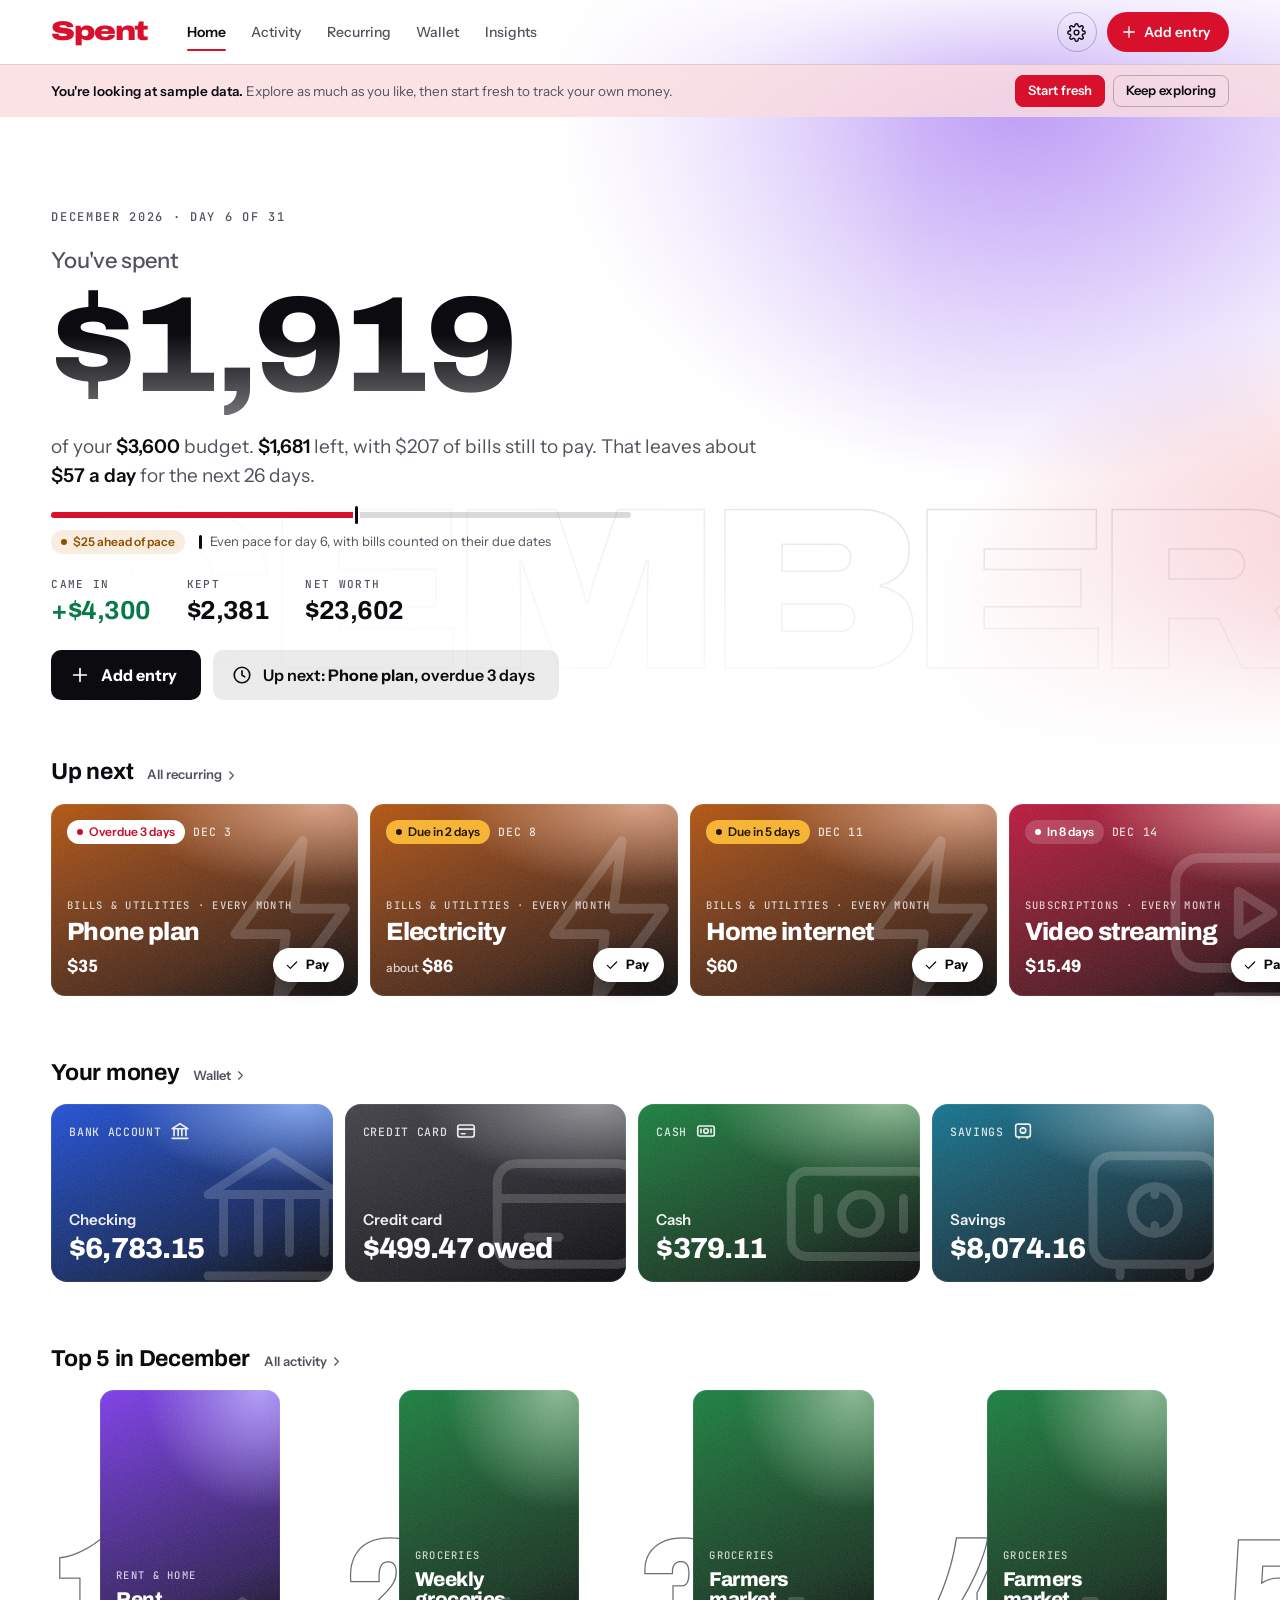
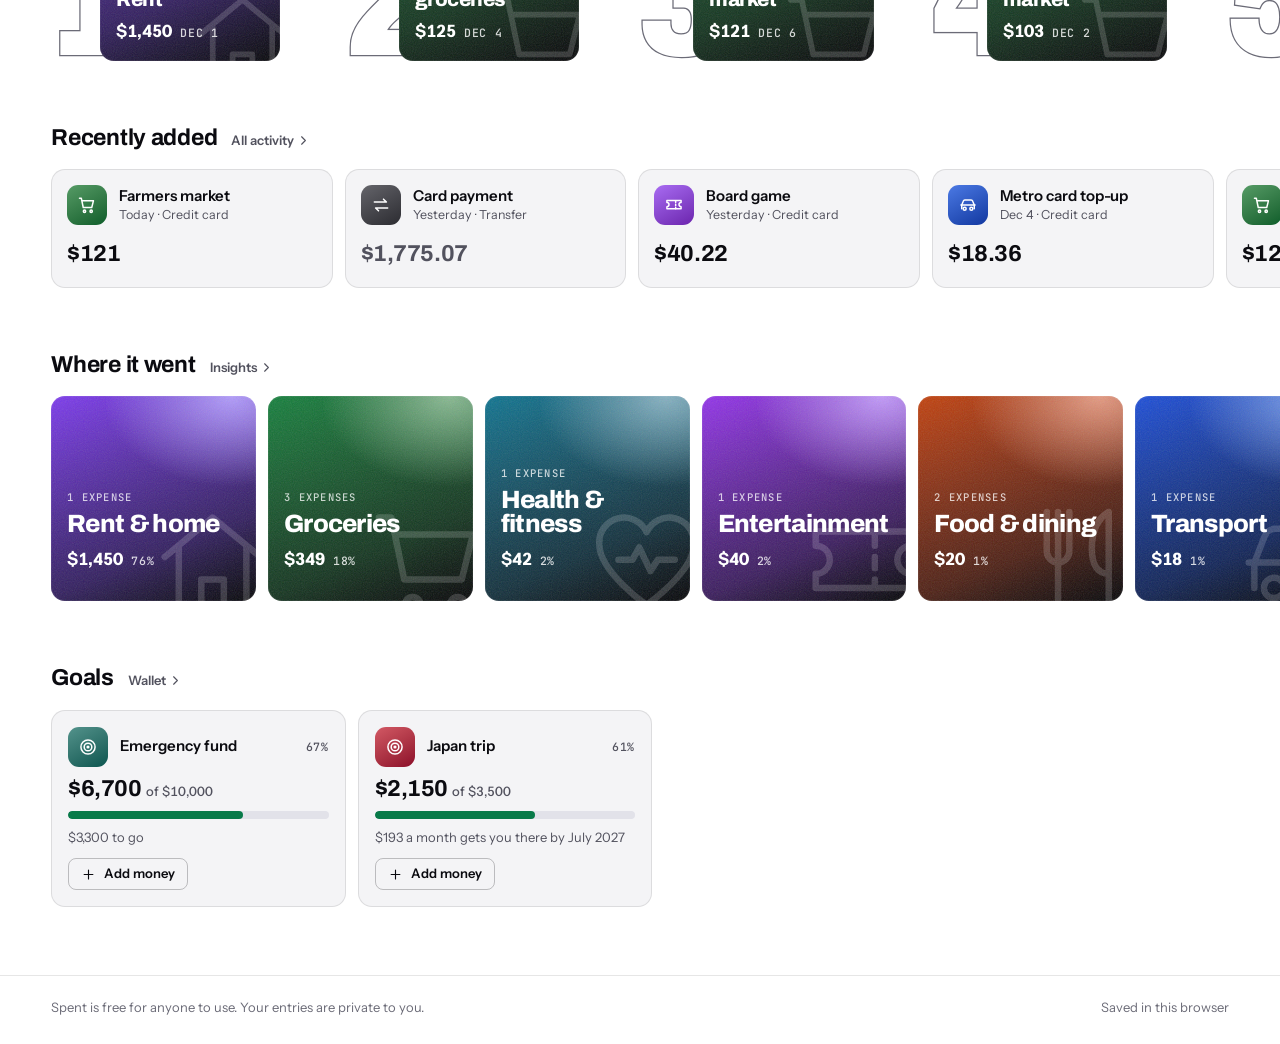
==== commit af3ba3ba: "Move the theme picker into Settings The mode toggle and theme tiles now sit at the top of the Settin" ====
--- a/index.html
+++ b/index.html
@@ -614,6 +614,13 @@
 .skin-bars i:nth-child(3) { height: 70%; }
 .skin-name { font-weight: 700; font-size: 14px; }
 .skin-note { font-size: 12px; line-height: 1.35; color: var(--s-fg2); }
+@media (max-width: 520px) {
+  .skins { grid-template-columns: repeat(3, minmax(0, 1fr)); gap: 8px; }
+  .skin { padding: 10px; gap: 7px; border-radius: 13px; }
+  .skin-btn, .skin-note { display: none; }
+  .skin-num { font-size: 22px; }
+  .skin-name { font-size: 12.5px; overflow-wrap: anywhere; }
+}
 
 /* Settings rows and budgets */
 .set-line { display: flex; align-items: center; justify-content: space-between; gap: 12px; }
@@ -756,7 +763,6 @@
       <a href="#insights" data-view="insights">Insights</a>
     </nav>
     <div class="top-actions">
-      <button type="button" class="icon-btn" data-act="appearance" aria-label="Themes and dark mode" data-icon="palette"></button>
       <button type="button" class="icon-btn" data-act="settings" aria-label="Settings" data-icon="gear"></button>
       <button type="button" class="btn-add" data-act="add-entry"><i data-icon="plus"></i><span>Add entry</span></button>
     </div>
@@ -2397,45 +2403,31 @@
     });
   }
 
-  /* ---------- appearance ---------- */
-  function appearanceSheet() {
-    const paint = () => {
-      const mode = effMode();
-      $("#sheet-body").innerHTML = `
-        <section class="set-group"><h3>Mode</h3><div class="seg" role="group" aria-label="Mode">${[["system", "Match device"], ["dark", "Dark"], ["light", "Light"]].map(([k, l]) => `<button type="button" data-act="sheet" data-k="mode:${k}" aria-pressed="${state.settings.mode === k}">${l}</button>`).join("")}</div></section>
-        <section class="set-group"><h3>Theme</h3><div class="skins">${SKINS.map((k) => {
-          const c = k[mode];
-          return `<button type="button" class="skin" data-act="sheet" data-k="skin:${k.id}" aria-pressed="${state.settings.skin === k.id}" style="--s-bg:${c[0]};--s-card:${c[2]};--s-fg:${c[4]};--s-fg2:${c[5]};--s-accent:${c[7]};--s-ink:${c[9]};--s-font:${esc(k.display)}">
-            <span class="skin-demo"><span class="skin-num">Aa</span><span class="skin-btn">Add</span></span>
-            <span class="skin-bars" aria-hidden="true"><i></i><i></i><i></i></span>
-            <span class="skin-name">${esc(k.name)}</span><span class="skin-note">${esc(k.note)}</span></button>`;
-        }).join("")}</div></section>`;
-    };
-    openSheet({
-      title: "Appearance", body: "", foot: `<button type="submit" class="btn primary">Done</button>`,
-      onAct(k) {
-        const [what, v] = k.split(":");
-        if (what === "mode") state.settings.mode = v; else if (what === "skin") state.settings.skin = v; else return;
-        commit(); paint();
-        $(`#sheet-body [data-k="${k}"]`)?.focus();
-      },
-    });
-    paint();
+  /* ---------- appearance: lives inside Settings ---------- */
+  function appearanceHTML() {
+    const mode = effMode();
+    return `<h3>Appearance</h3>
+      <div class="seg" role="group" aria-label="Mode">${[["system", "Match device"], ["dark", "Dark"], ["light", "Light"]].map(([k, l]) => `<button type="button" data-act="sheet" data-k="mode:${k}" aria-pressed="${state.settings.mode === k}">${l}</button>`).join("")}</div>
+      <div class="skins" role="group" aria-label="Theme">${SKINS.map((k) => {
+        const c = k[mode];
+        return `<button type="button" class="skin" data-act="sheet" data-k="skin:${k.id}" aria-pressed="${state.settings.skin === k.id}" aria-label="${esc(`${k.name} theme. ${k.note}`)}" style="--s-bg:${c[0]};--s-card:${c[2]};--s-fg:${c[4]};--s-fg2:${c[5]};--s-accent:${c[7]};--s-ink:${c[9]};--s-font:${esc(k.display)}">
+          <span class="skin-demo"><span class="skin-num">Aa</span><span class="skin-btn">Add</span></span>
+          <span class="skin-bars" aria-hidden="true"><i></i><i></i><i></i></span>
+          <span class="skin-name">${esc(k.name)}</span><span class="skin-note">${esc(k.note)}</span></button>`;
+      }).join("")}</div>`;
   }
 
   /* ---------- settings ---------- */
   function settingsSheet() {
     const s = state.settings;
-    const skin = SKINS.find((k) => k.id === s.skin) || SKINS[0];
     const nb = state.categories.filter((c) => c.budget > 0).length;
     openSheet({
       title: "Settings",
       body: `
+        <section class="set-group" id="set-appearance">${appearanceHTML()}</section>
         <section class="set-group"><h3>Money</h3>
           <label class="field"><span class="lab">Currency</span>${select("set-currency", CURRENCIES.map((c) => [c, `${c} · ${currencyName(c)}`]), s.currency)}</label>
           <div class="set-line"><span>Budgets<small>${s.budget ? `${esc(W(s.budget))} a month` : "No monthly budget"}${nb ? ` · ${plural(nb, "category budget")}` : ""}</small></span><button type="button" class="btn small" data-act="budgets">Edit budgets</button></div></section>
-        <section class="set-group"><h3>Appearance</h3>
-          <div class="set-line"><span>${esc(skin.name)}<small>${{ system: "Matches your device", dark: "Dark", light: "Light" }[s.mode]}</small></span><button type="button" class="btn small" data-act="appearance">${svg("palette")}Change theme</button></div></section>
         <section class="set-group"><h3>Categories</h3>
           <p class="lab">Spending</p><div class="cat-list" id="set-cats-expense"></div>
           <p class="lab">Income</p><div class="cat-list" id="set-cats-income"></div>
@@ -2452,6 +2444,13 @@
           <div><button type="button" class="btn danger" data-act="erase">${svg("trash")}${state.sample ? "Clear sample data" : "Erase everything"}</button></div>
         </section>`,
       foot: `<button type="submit" class="btn primary">Done</button>`,
+      onAct(k) {
+        const [what, v] = k.split(":");
+        if (what === "mode") state.settings.mode = v; else if (what === "skin") state.settings.skin = v; else return;
+        commit();
+        $("#set-appearance").innerHTML = appearanceHTML();
+        $(`#set-appearance [data-k="${k}"]`)?.focus({ preventScroll: true });
+      },
       onMount(card) {
         renderSetCats();
         $("#set-currency", card).addEventListener("change", (e) => { state.settings.currency = e.target.value; commit(); });
@@ -2686,7 +2685,6 @@
         break;
       }
       case "settings": settingsSheet(); break;
-      case "appearance": appearanceSheet(); break;
       case "budgets": budgetSheet(); break;
       case "add-acct": accountForm(null, false); break;
       case "add-goal": accountForm(null, true); break;
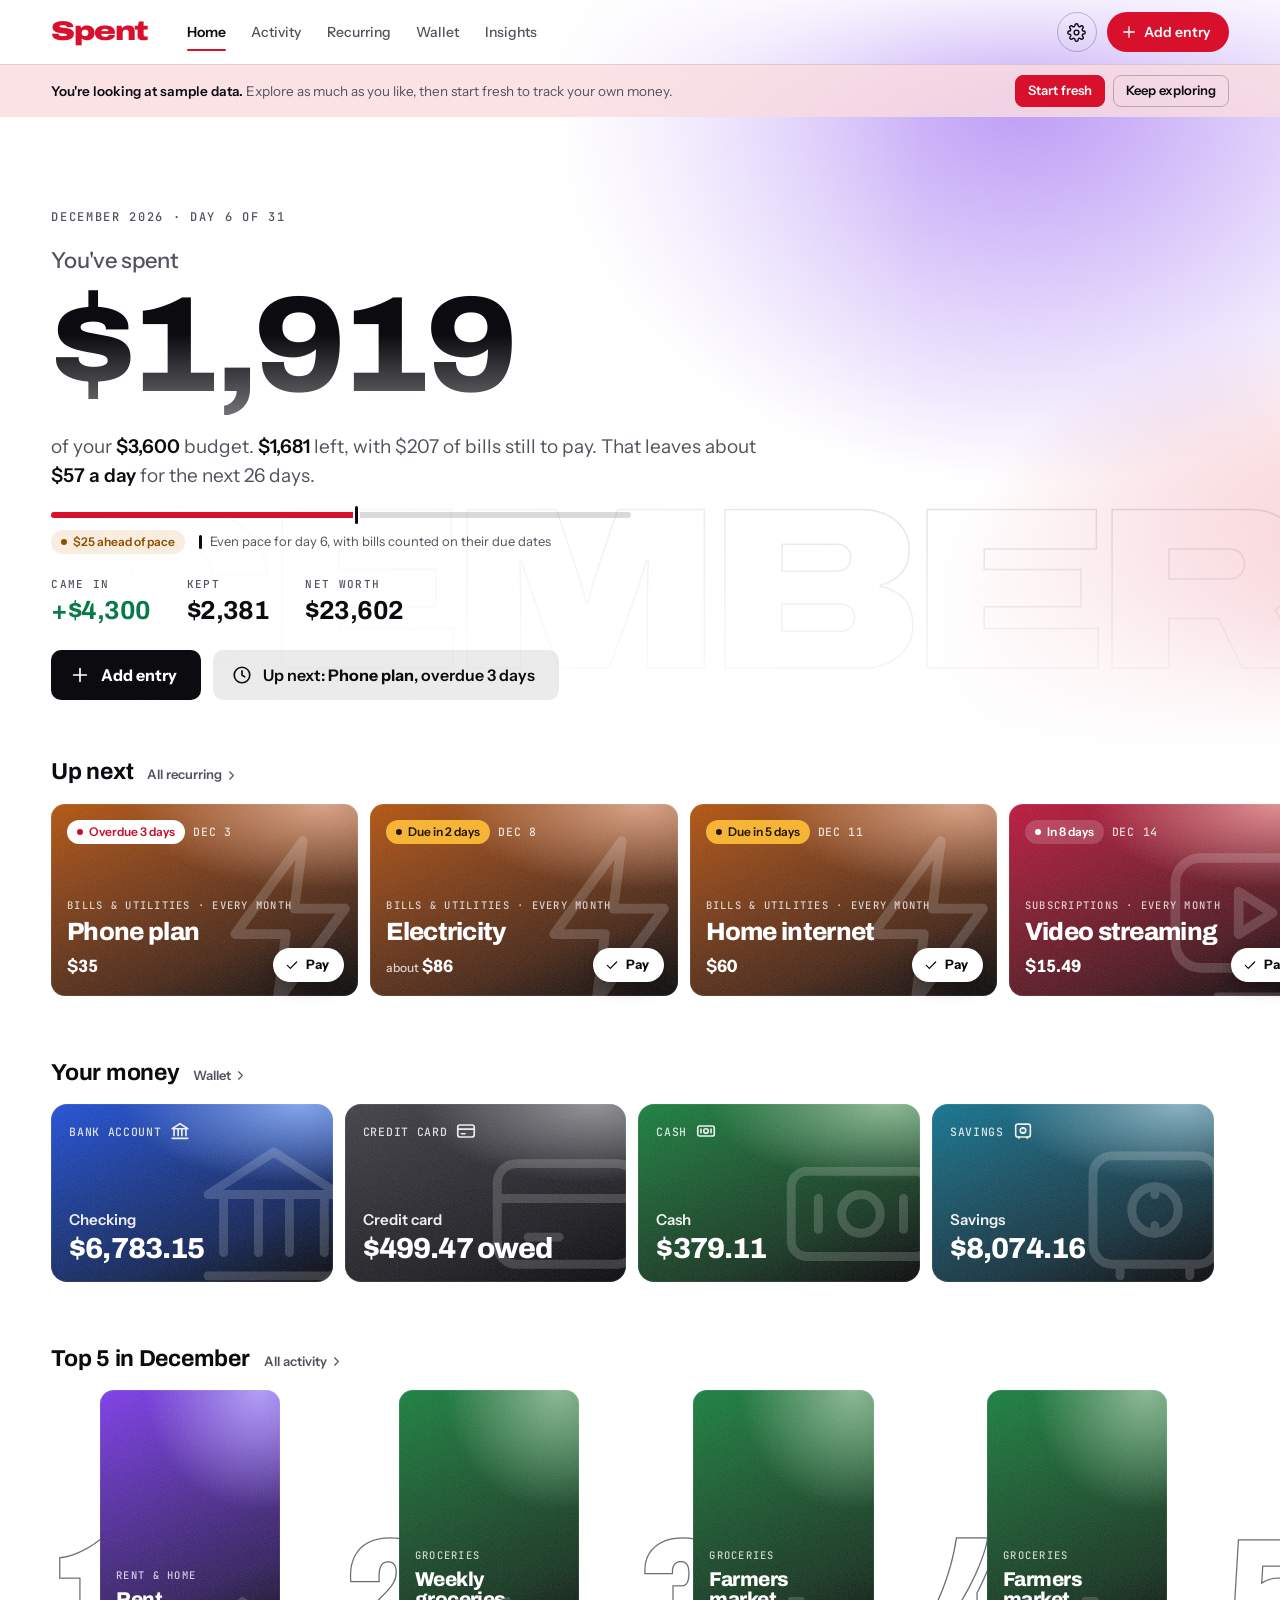
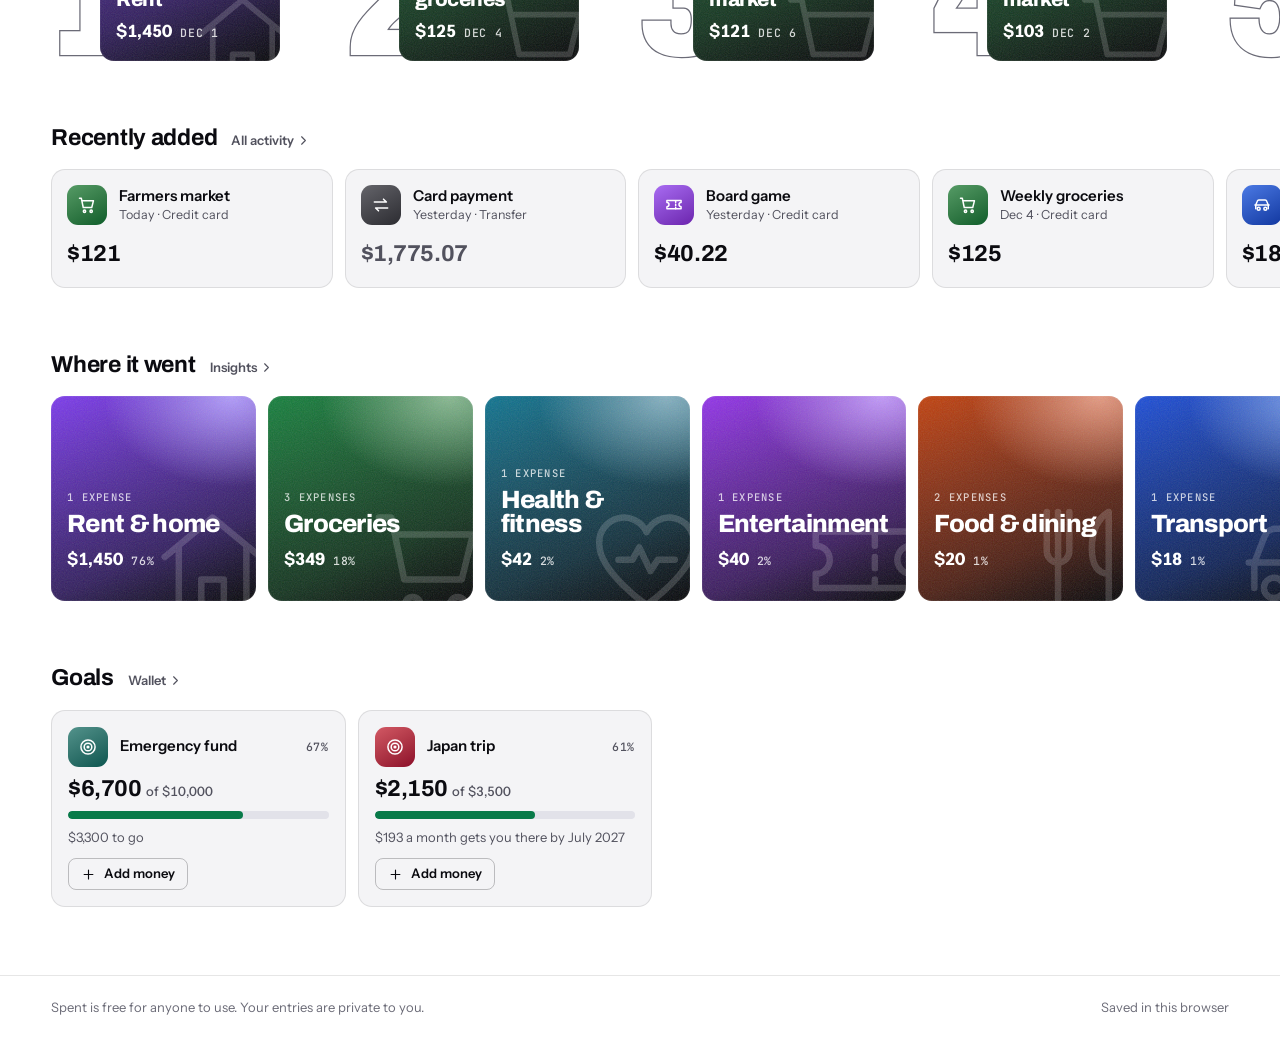
==== commit 665d0227: "Add Mist, a glass theme over a grainy blue haze A fixed backdrop of soft light shafts, rays, film gr" ====
--- a/index.html
+++ b/index.html
@@ -197,7 +197,7 @@
 .field { display: grid; gap: 7px; min-width: 0; }
 .lab { font-size: 13px; font-weight: 600; color: var(--fg-2); }
 .lab .opt-lab { font-weight: 500; color: var(--fg-3); }
-.input { height: 46px; width: 100%; min-width: 0; border-radius: 12px; border: 1px solid var(--line-strong); background: var(--bg); padding: 0 14px; font-size: 15px; transition: border-color .15s, box-shadow .15s; }
+.input { height: 46px; width: 100%; min-width: 0; border-radius: 12px; border: 1px solid var(--line-strong); background: var(--field, var(--bg)); padding: 0 14px; font-size: 15px; transition: border-color .15s, box-shadow .15s; }
 .input:focus { outline: none; border-color: var(--accent); box-shadow: 0 0 0 3px var(--accent-soft); }
 .hint { font-size: 12.5px; color: var(--fg-3); margin: 0; }
 .err { font-size: 12.5px; color: var(--accent); font-weight: 600; margin: 0; }
@@ -211,7 +211,7 @@
 .select-wrap.full { display: flex; }
 .select-wrap svg { position: absolute; right: 12px; width: 16px; height: 16px; color: var(--fg-3); pointer-events: none; }
 .select { appearance: none; -webkit-appearance: none; height: 42px; width: 100%; border-radius: 12px; border: 1px solid var(--line); background: var(--bg-raise); padding: 0 36px 0 14px; font-size: 14px; font-weight: 500; cursor: pointer; }
-.sheet .select { height: 46px; border-color: var(--line-strong); background: var(--bg); font-size: 15px; }
+.sheet .select { height: 46px; border-color: var(--line-strong); background: var(--field, var(--bg)); font-size: 15px; }
 .search { position: relative; flex: 1 1 240px; min-width: 0; display: flex; }
 .search input { width: 100%; height: 42px; border-radius: 12px; border: 1px solid var(--line); background: var(--bg-raise); padding: 0 14px 0 40px; font-size: 14px; }
 .search input:focus { outline: none; border-color: var(--accent); box-shadow: 0 0 0 3px var(--accent-soft); }
@@ -404,7 +404,7 @@
 .bar { width: 100%; border-radius: 4px 4px 0 0; background: var(--accent); transition: filter .15s; }
 .col:hover .bar { filter: brightness(1.2); }
 .vchart.months .cols, .vchart.months .xl { gap: 14px; }
-.vchart.months .bar { background: var(--fg-3); }
+.vchart.months .bar { background: var(--series-2, var(--fg-3)); }
 .vchart.months .col.emph .bar { background: var(--accent); }
 .vlab { position: absolute; left: 50%; transform: translate(-50%, -6px); bottom: var(--h); font-size: 12px; font-weight: 700; white-space: nowrap; color: var(--fg); font-variant-numeric: tabular-nums; }
 .refline { position: absolute; left: 0; right: 0; height: 0; border-top: 1.5px dashed var(--fg-2); z-index: 1; pointer-events: none; }
@@ -488,7 +488,7 @@
 .confirm { display: grid; gap: 12px; padding: 14px 16px; border-radius: 14px; border: 1px solid color-mix(in srgb, var(--accent) 45%, transparent); background: var(--accent-soft); }
 .confirm p { margin: 0; }
 .confirm .row-btns { display: flex; gap: 8px; flex-wrap: wrap; }
-.copybox { width: 100%; min-height: 140px; border-radius: 12px; border: 1px solid var(--line-strong); background: var(--bg); padding: 12px; font-family: var(--font-mono); font-size: 12px; resize: vertical; }
+.copybox { width: 100%; min-height: 140px; border-radius: 12px; border: 1px solid var(--line-strong); background: var(--field, var(--bg)); padding: 12px; font-family: var(--font-mono); font-size: 12px; resize: vertical; }
 
 .menu { position: fixed; z-index: 70; min-width: 210px; display: grid; padding: 6px; border-radius: 14px; border: 1px solid var(--line-strong); background: var(--bg-raise); box-shadow: var(--shadow); animation: pop .18s ease-out; }
 .menu button { display: flex; align-items: center; gap: 10px; height: 40px; padding: 0 12px; border: 0; border-radius: 9px; background: transparent; color: var(--fg); font-size: 14px; text-align: left; cursor: pointer; }
@@ -654,12 +654,12 @@
 .legend { display: flex; flex-wrap: wrap; gap: 6px 18px; font-size: 13px; color: var(--fg-2); }
 .legend span { display: inline-flex; align-items: center; gap: 7px; }
 .legend i { width: 10px; height: 10px; border-radius: 3px; }
-.k-in { background: var(--fg-3); }
+.k-in { background: var(--series-2, var(--fg-3)); }
 .k-out { background: var(--accent); }
 .vchart.flow .cols, .vchart.flow .xl { gap: clamp(8px, 2.6vw, 34px); }
 .col.pair { gap: 2px; }
 .col.pair .bar { flex: 1 1 0; width: auto; }
-.col.pair .b-in { background: var(--fg-3); }
+.col.pair .b-in { background: var(--series-2, var(--fg-3)); }
 .tbl.wide th:not(:first-child), .tbl.wide td:not(:first-child) { text-align: right; font-variant-numeric: tabular-nums; }
 
 @media (max-width: 520px) {
@@ -667,6 +667,69 @@
   .bfield { grid-template-columns: minmax(0, 1fr) 108px; }
 }
 .bb-copy > :nth-child(6) { animation-delay: .3s; }
+
+/* ================= glass themes ================= */
+/* A fixed, grainy haze sits behind the page, and surfaces turn see-through over it. Only themes marked glass use it. */
+:root { --grain-img: url("data:image/svg+xml,%3Csvg xmlns='http://www.w3.org/2000/svg' width='220' height='220'%3E%3Cfilter id='g'%3E%3CfeTurbulence type='fractalNoise' baseFrequency='.82' numOctaves='3' stitchTiles='stitch'/%3E%3CfeColorMatrix type='saturate' values='0'/%3E%3CfeComponentTransfer%3E%3CfeFuncR type='linear' slope='2.6' intercept='-.8'/%3E%3CfeFuncG type='linear' slope='2.6' intercept='-.8'/%3E%3CfeFuncB type='linear' slope='2.6' intercept='-.8'/%3E%3C/feComponentTransfer%3E%3C/filter%3E%3Crect width='100%25' height='100%25' filter='url(%23g)'/%3E%3C/svg%3E"); }
+.mist { display: none; }
+:root[data-glass] .mist {
+  display: block; position: fixed; inset: 0; z-index: -1; pointer-events: none; overflow: hidden;
+  background:
+    radial-gradient(125% 95% at 50% 38%, transparent 42%, var(--mist-vig) 100%),
+    radial-gradient(36% 60% at 61% 27%, var(--mist-shaft), transparent 72%),
+    radial-gradient(20% 52% at 43% 6%, var(--mist-shaft-2), transparent 70%),
+    radial-gradient(46% 38% at 13% 76%, var(--mist-lav), transparent 72%),
+    radial-gradient(40% 34% at 88% 68%, var(--mist-low), transparent 72%),
+    linear-gradient(180deg, var(--mist-a) 0%, var(--mist-b) 36%, var(--mist-c) 66%, var(--mist-d) 100%);
+}
+/* Soft rays of light falling from the top */
+:root[data-glass] .mist::before {
+  content: ""; position: absolute; inset: -10% -25% 0;
+  background: linear-gradient(103deg, transparent 33%, var(--mist-ray) 40%, transparent 46%, var(--mist-ray) 52%, transparent 57%, var(--mist-ray) 63%, transparent 69%);
+  filter: blur(38px);
+  -webkit-mask-image: linear-gradient(180deg, #000 0%, transparent 82%); mask-image: linear-gradient(180deg, #000 0%, transparent 82%);
+}
+/* Film grain */
+:root[data-glass] .mist::after { content: ""; position: absolute; inset: 0; background-image: var(--grain-img); background-size: 220px 220px; opacity: var(--grain); mix-blend-mode: var(--grain-blend); }
+
+/* The billboard lets the haze show through */
+:root[data-glass] .bb-art { background: none; }
+:root[data-glass] .bb-art::before { display: none; }
+:root[data-glass] .bb-art::after { background: linear-gradient(90deg, var(--hero-shade) 0%, transparent 72%); }
+
+/* Frosted surfaces with a thin light edge */
+:root[data-glass] .kpi, :root[data-glass] .card, :root[data-glass] .tile, :root[data-glass] .goal, :root[data-glass] .list,
+:root[data-glass] .rtable, :root[data-glass] .seg, :root[data-glass] .search input, :root[data-glass] .select, :root[data-glass] .cat-chip {
+  box-shadow: inset 0 1px 0 var(--glass-hi);
+}
+:root[data-glass] .kpi, :root[data-glass] .card, :root[data-glass] .tile, :root[data-glass] .goal {
+  -webkit-backdrop-filter: blur(14px) saturate(1.25); backdrop-filter: blur(14px) saturate(1.25);
+}
+/* Posters become tinted glass. The tint is strongest at the bottom, where their text sits. */
+:root[data-glass] .poster {
+  background:
+    linear-gradient(170deg, color-mix(in oklab, var(--c) var(--tint-top), transparent) 0%, color-mix(in oklab, var(--c) var(--tint), transparent) 100%),
+    var(--poster-floor);
+  -webkit-backdrop-filter: blur(16px) saturate(1.35); backdrop-filter: blur(16px) saturate(1.35);
+  box-shadow: inset 0 0 0 1px var(--glass-edge), inset 0 1px 0 var(--glass-hi);
+}
+:root[data-glass] .poster > .art::before { display: none; }
+:root[data-glass] .ico { background: color-mix(in oklab, var(--c) var(--tint-ico), transparent); box-shadow: inset 0 0 0 1px var(--glass-edge); }
+:root[data-glass] .rank { color: var(--bg-raise); -webkit-text-stroke-color: var(--line-strong); }
+/* A filter on a parent would switch off the frosting underneath, so lift with a shadow instead */
+:root[data-glass] .lift:hover { filter: none; }
+:root[data-glass] .lift:hover .poster, :root[data-glass] .poster.lift:hover { box-shadow: inset 0 0 0 1px var(--glass-edge), inset 0 1px 0 var(--glass-hi), 0 18px 34px -12px rgba(0, 0, 0, .45); }
+/* Sheets and menus need more body to stay readable over the page */
+:root[data-glass] .sheet-card, :root[data-glass] .menu { background: var(--sheet-bg); border-color: var(--glass-edge); -webkit-backdrop-filter: blur(30px) saturate(1.3); backdrop-filter: blur(30px) saturate(1.3); }
+:root[data-glass] .sheet-foot { background: transparent; }
+.select option { background-color: var(--opt-bg, var(--bg-raise)); color: var(--fg); }
+
+/* Preview tile for a glass theme in the picker */
+.skin.glass { position: relative; overflow: hidden; background: radial-gradient(70% 90% at 64% 18%, var(--s-glow), transparent 70%), radial-gradient(60% 55% at 10% 95%, var(--s-glow-2), transparent 72%), var(--s-bg); }
+.skin.glass::before { content: ""; position: absolute; inset: 0; background-image: var(--grain-img); background-size: 220px 220px; opacity: .35; mix-blend-mode: overlay; pointer-events: none; }
+.skin.glass > * { position: relative; }
+.skin.glass .skin-bars i { background: rgba(255, 255, 255, .16); box-shadow: inset 0 0 0 1px rgba(255, 255, 255, .35); }
+.skin.glass .skin-bars i:nth-child(2) { background: var(--s-accent); }
 </style>
 <script>
 /* Themes. Each one is ten colours per mode plus a few type and shape settings; every other token is derived from those.
@@ -708,6 +771,35 @@
     { id: "graphite", name: "Graphite", note: "No colour, just contrast", display: ARCHIVO, text: INSTRUMENT,
       dark: ["#0C0C0C", "#161616", "#202020", "#2B2B2B", "#F2F2F2", "#ABABAB", "#878787", "#F2F2F2", "#FFFFFF", "#0C0C0C"],
       light: ["#FAFAFA", "#FFFFFF", "#EDEDED", "#E2E2E2", "#111111", "#555555", "#6B6B6B", "#111111", "#333333", "#FFFFFF"] },
+    /* Glass: a fixed, grainy blue haze behind see-through surfaces. The colour arrays here are for previews and for
+       the few places that need a solid colour; `extra` replaces the surface tokens with translucent ones. */
+    { id: "mist", name: "Mist", note: "Grainy blue haze, frosted glass", display: INSTRUMENT, text: INSTRUMENT, ls: .5, hero: 600, head: 600, brand: 700, numw: .6, r: [12, 18, 24], glass: true,
+      glow: { dark: ["rgba(104, 142, 186, .8)", "rgba(112, 106, 162, .6)"], light: ["rgba(255, 255, 255, .95)", "rgba(186, 180, 224, .75)"] },
+      dark: ["#090D14", "#1B2535", "#2A3850", "#33425A", "#F4F7FB", "#DAE2EB", "#C2CCD8", "#E4ECF7", "#FFFFFF", "#0B1220"],
+      light: ["#E8EDF3", "#F4F7FA", "#D5DEE8", "#C9D4E0", "#0D1622", "#2C3746", "#3F4A56", "#1B2E47", "#26405F", "#FFFFFF"],
+      extra: {
+        dark: {
+          "--bg-raise": "rgba(9, 14, 22, .38)", "--bg-card": "rgba(9, 14, 22, .52)", "--bg-hover": "rgba(255, 255, 255, .1)",
+          "--line": "rgba(255, 255, 255, .13)", "--line-strong": "rgba(255, 255, 255, .26)", "--glass": "rgba(8, 12, 19, .5)", "--scrim": "rgba(2, 4, 8, .5)",
+          "--field": "rgba(4, 8, 14, .4)", "--sheet-bg": "rgba(13, 19, 30, .68)", "--opt-bg": "#121A27", "--series-2": "#6F98CF",
+          "--glass-edge": "rgba(255, 255, 255, .17)", "--glass-hi": "rgba(255, 255, 255, .12)", "--hero-shade": "rgba(4, 7, 12, .32)",
+          "--tint": "42%", "--tint-top": "26%", "--tint-ico": "62%", "--poster-floor": "rgba(255, 255, 255, .02)",
+          "--mist-a": "#0A0F17", "--mist-b": "#1A2638", "--mist-c": "#152031", "--mist-d": "#07090E",
+          "--mist-shaft": "rgba(104, 142, 186, .4)", "--mist-shaft-2": "rgba(122, 158, 200, .24)", "--mist-lav": "rgba(112, 106, 162, .34)",
+          "--mist-low": "rgba(84, 104, 150, .26)", "--mist-ray": "rgba(158, 190, 228, .11)", "--mist-vig": "rgba(3, 5, 9, .8)", "--grain": ".32", "--grain-blend": "overlay",
+        },
+        light: {
+          "--bg-raise": "rgba(255, 255, 255, .42)", "--bg-card": "rgba(255, 255, 255, .58)", "--bg-hover": "rgba(255, 255, 255, .72)",
+          "--line": "rgba(16, 28, 46, .12)", "--line-strong": "rgba(16, 28, 46, .24)", "--glass": "rgba(236, 241, 247, .6)",
+          "--field": "rgba(255, 255, 255, .58)", "--sheet-bg": "rgba(240, 244, 249, .76)", "--opt-bg": "#FFFFFF", "--series-2": "#5E7798",
+          "--good": "#066B40", "--good-soft": "rgba(6, 107, 64, .12)",
+          "--glass-edge": "rgba(255, 255, 255, .6)", "--glass-hi": "rgba(255, 255, 255, .7)", "--hero-shade": "rgba(255, 255, 255, .3)",
+          "--tint": "86%", "--tint-top": "76%", "--tint-ico": "86%", "--poster-floor": "rgba(12, 18, 28, .34)",
+          "--mist-a": "#EEF2F7", "--mist-b": "#D3DDE9", "--mist-c": "#DAE1EB", "--mist-d": "#EDF0F5",
+          "--mist-shaft": "rgba(255, 255, 255, .72)", "--mist-shaft-2": "rgba(255, 255, 255, .5)", "--mist-lav": "rgba(186, 180, 224, .42)",
+          "--mist-low": "rgba(170, 190, 222, .35)", "--mist-ray": "rgba(255, 255, 255, .4)", "--mist-vig": "rgba(118, 136, 164, .3)", "--grain": ".42", "--grain-blend": "soft-light",
+        },
+      } },
   ];
 
   const alpha = (hex, a) => { const n = parseInt(hex.slice(1), 16); return `rgba(${n >> 16}, ${(n >> 8) & 255}, ${n & 255}, ${a})`; };
@@ -725,11 +817,12 @@
       "--glass": alpha(bg, dark ? .74 : .8), "--scrim": dark ? "rgba(0, 0, 0, .6)" : "rgba(10, 10, 20, .4)",
       "--shadow": dark ? "0 28px 60px -22px rgba(0, 0, 0, .85)" : "0 28px 60px -26px rgba(20, 20, 45, .35)",
       "--play-bg": fg, "--play-fg": bg, "--ghost-bg": dark ? "rgba(128, 128, 142, .32)" : alpha(fg, .08), "--ghost-fg": dark ? "#FFFFFF" : fg,
+      "--field": bg, "--sheet-bg": raise, "--opt-bg": raise, "--series-2": fg3,
     };
   }
   function skinCSS(k) {
     const sel = `:root[data-skin="${k.id}"]`;
-    const colours = (mode) => Object.entries(tokens(k[mode], mode)).map(([p, v]) => `${p}:${v}`).join(";") + `;color-scheme:${mode}`;
+    const colours = (mode) => Object.entries({ ...tokens(k[mode], mode), ...(k.extra?.[mode] || {}) }).map(([p, v]) => `${p}:${v}`).join(";") + `;color-scheme:${mode}`;
     const r = k.r || [8, 14, 22];
     const shape = `--font-display:${k.display};--font-text:${k.text};--ls:${k.ls ?? 1};--w-hero:${k.hero || 800};--w-head:${k.head || 700};--w-brand:${k.brand || 900};--num-w:${k.numw || .64};--r-s:${r[0]}px;--r-m:${r[1]}px;--r-l:${r[2]}px`;
     return `${sel}{${shape};${colours("dark")}}\n@media (prefers-color-scheme: light){${sel}:not([data-theme="dark"]){${colours("light")}}}\n${sel}[data-theme="light"]{${colours("light")}}\n${sel}[data-theme="dark"]{${colours("dark")}}`;
@@ -744,7 +837,9 @@
   const hostTheme = root.getAttribute("data-theme");
   let settings = {};
   try { settings = (JSON.parse(localStorage.getItem("spent.v2") || "null") || {}).settings || {}; } catch { settings = {}; }
-  root.setAttribute("data-skin", SKINS.some((k) => k.id === settings.skin) ? settings.skin : "cinema");
+  const skin = SKINS.find((k) => k.id === settings.skin) || SKINS[0];
+  root.setAttribute("data-skin", skin.id);
+  if (skin.glass) root.setAttribute("data-glass", "");
   if (settings.mode === "dark" || settings.mode === "light") root.setAttribute("data-theme", settings.mode);
   window.__spent = { SKINS, tokens, hostTheme };
 })();
@@ -752,6 +847,7 @@
 </head>
 <body>
 
+<div class="mist" aria-hidden="true"></div>
 <header class="topbar" id="topbar">
   <div class="wrap topbar-in">
     <a class="brand" href="#home" aria-label="Spent, home">Spent</a>
@@ -1606,6 +1702,7 @@
   function applyTheme() {
     const { skin, mode } = state.settings;
     rootEl.setAttribute("data-skin", skin);
+    rootEl.toggleAttribute("data-glass", !!SKINS.find((k) => k.id === skin)?.glass);
     if (mode === "dark" || mode === "light") rootEl.setAttribute("data-theme", mode);
     else if (hostTheme) rootEl.setAttribute("data-theme", hostTheme);
     else rootEl.removeAttribute("data-theme");
@@ -2409,8 +2506,8 @@
     return `<h3>Appearance</h3>
       <div class="seg" role="group" aria-label="Mode">${[["system", "Match device"], ["dark", "Dark"], ["light", "Light"]].map(([k, l]) => `<button type="button" data-act="sheet" data-k="mode:${k}" aria-pressed="${state.settings.mode === k}">${l}</button>`).join("")}</div>
       <div class="skins" role="group" aria-label="Theme">${SKINS.map((k) => {
-        const c = k[mode];
-        return `<button type="button" class="skin" data-act="sheet" data-k="skin:${k.id}" aria-pressed="${state.settings.skin === k.id}" aria-label="${esc(`${k.name} theme. ${k.note}`)}" style="--s-bg:${c[0]};--s-card:${c[2]};--s-fg:${c[4]};--s-fg2:${c[5]};--s-accent:${c[7]};--s-ink:${c[9]};--s-font:${esc(k.display)}">
+        const c = k[mode], glow = k.glow?.[mode];
+        return `<button type="button" class="skin${k.glass ? " glass" : ""}" data-act="sheet" data-k="skin:${k.id}" aria-pressed="${state.settings.skin === k.id}" aria-label="${esc(`${k.name} theme. ${k.note}`)}" style="${glow ? `--s-glow:${glow[0]};--s-glow-2:${glow[1]};` : ""}--s-bg:${c[0]};--s-card:${c[2]};--s-fg:${c[4]};--s-fg2:${c[5]};--s-accent:${c[7]};--s-ink:${c[9]};--s-font:${esc(k.display)}">
           <span class="skin-demo"><span class="skin-num">Aa</span><span class="skin-btn">Add</span></span>
           <span class="skin-bars" aria-hidden="true"><i></i><i></i><i></i></span>
           <span class="skin-name">${esc(k.name)}</span><span class="skin-note">${esc(k.note)}</span></button>`;
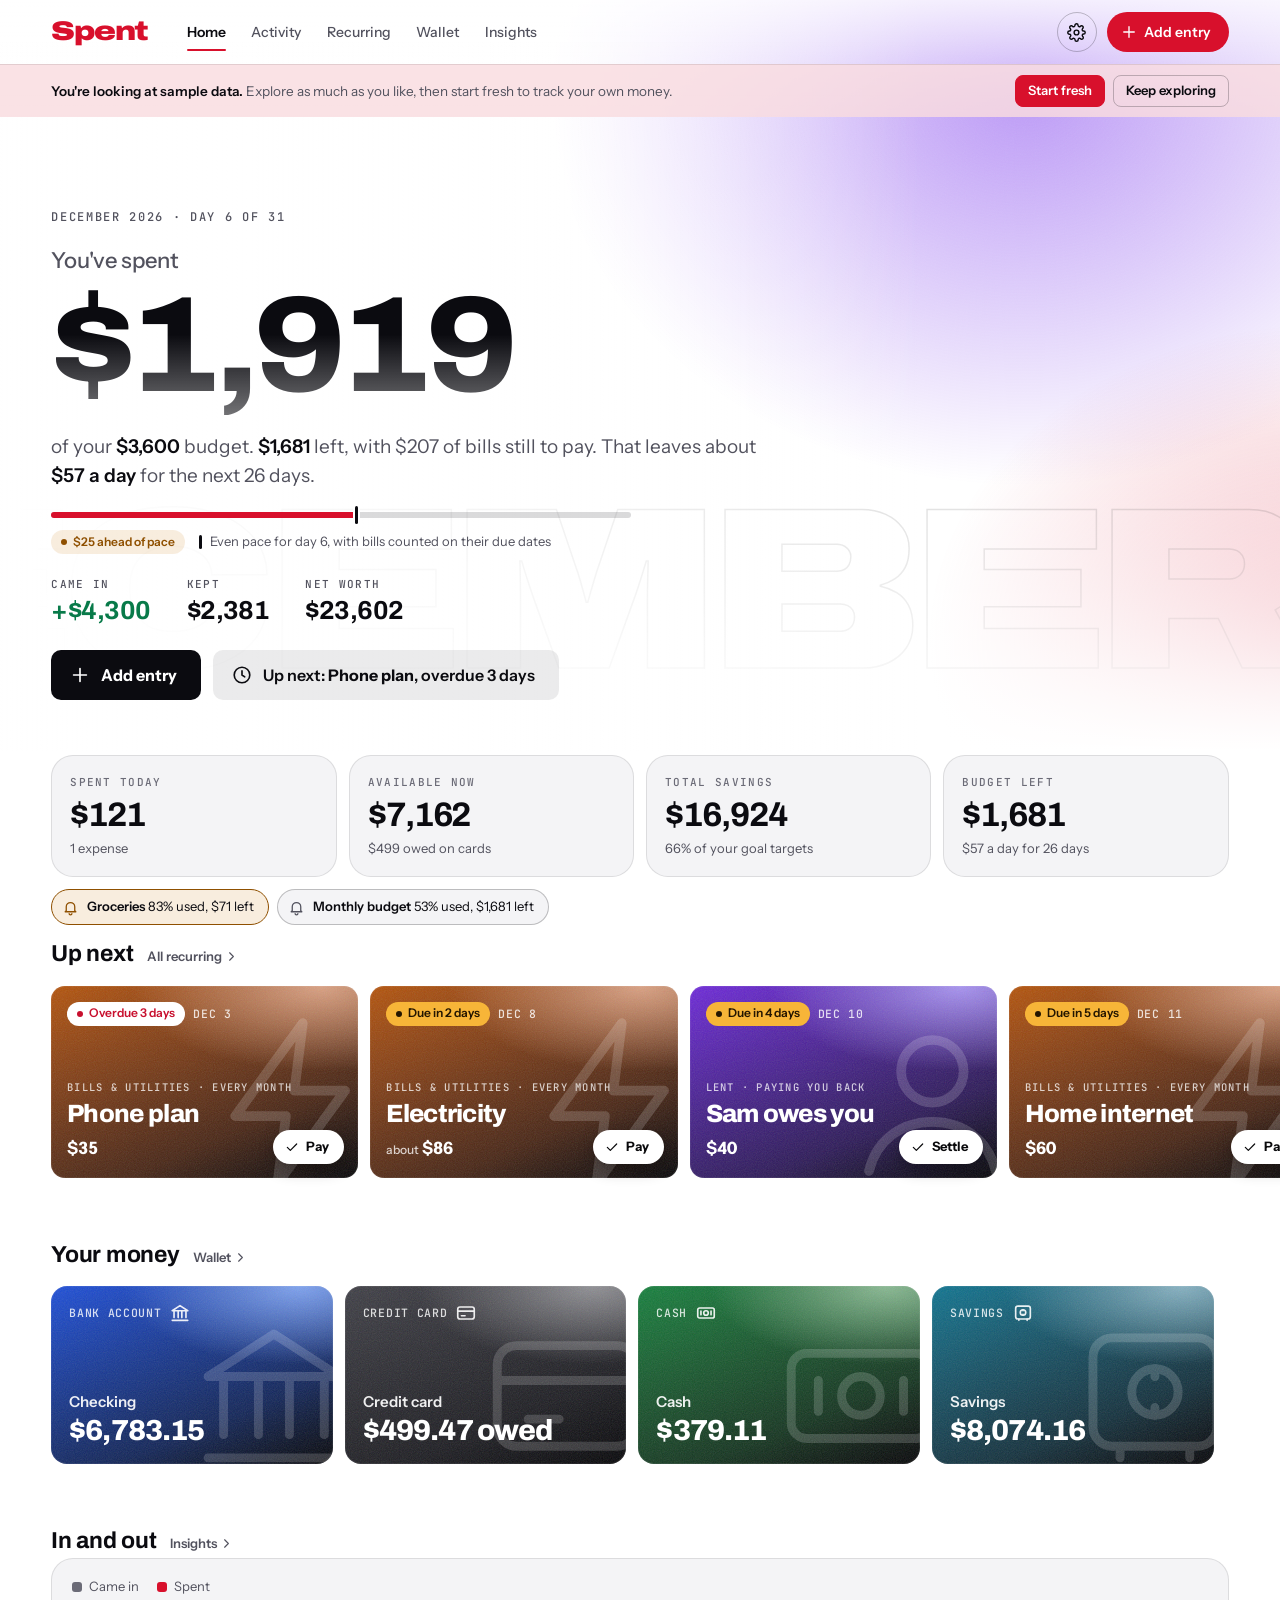
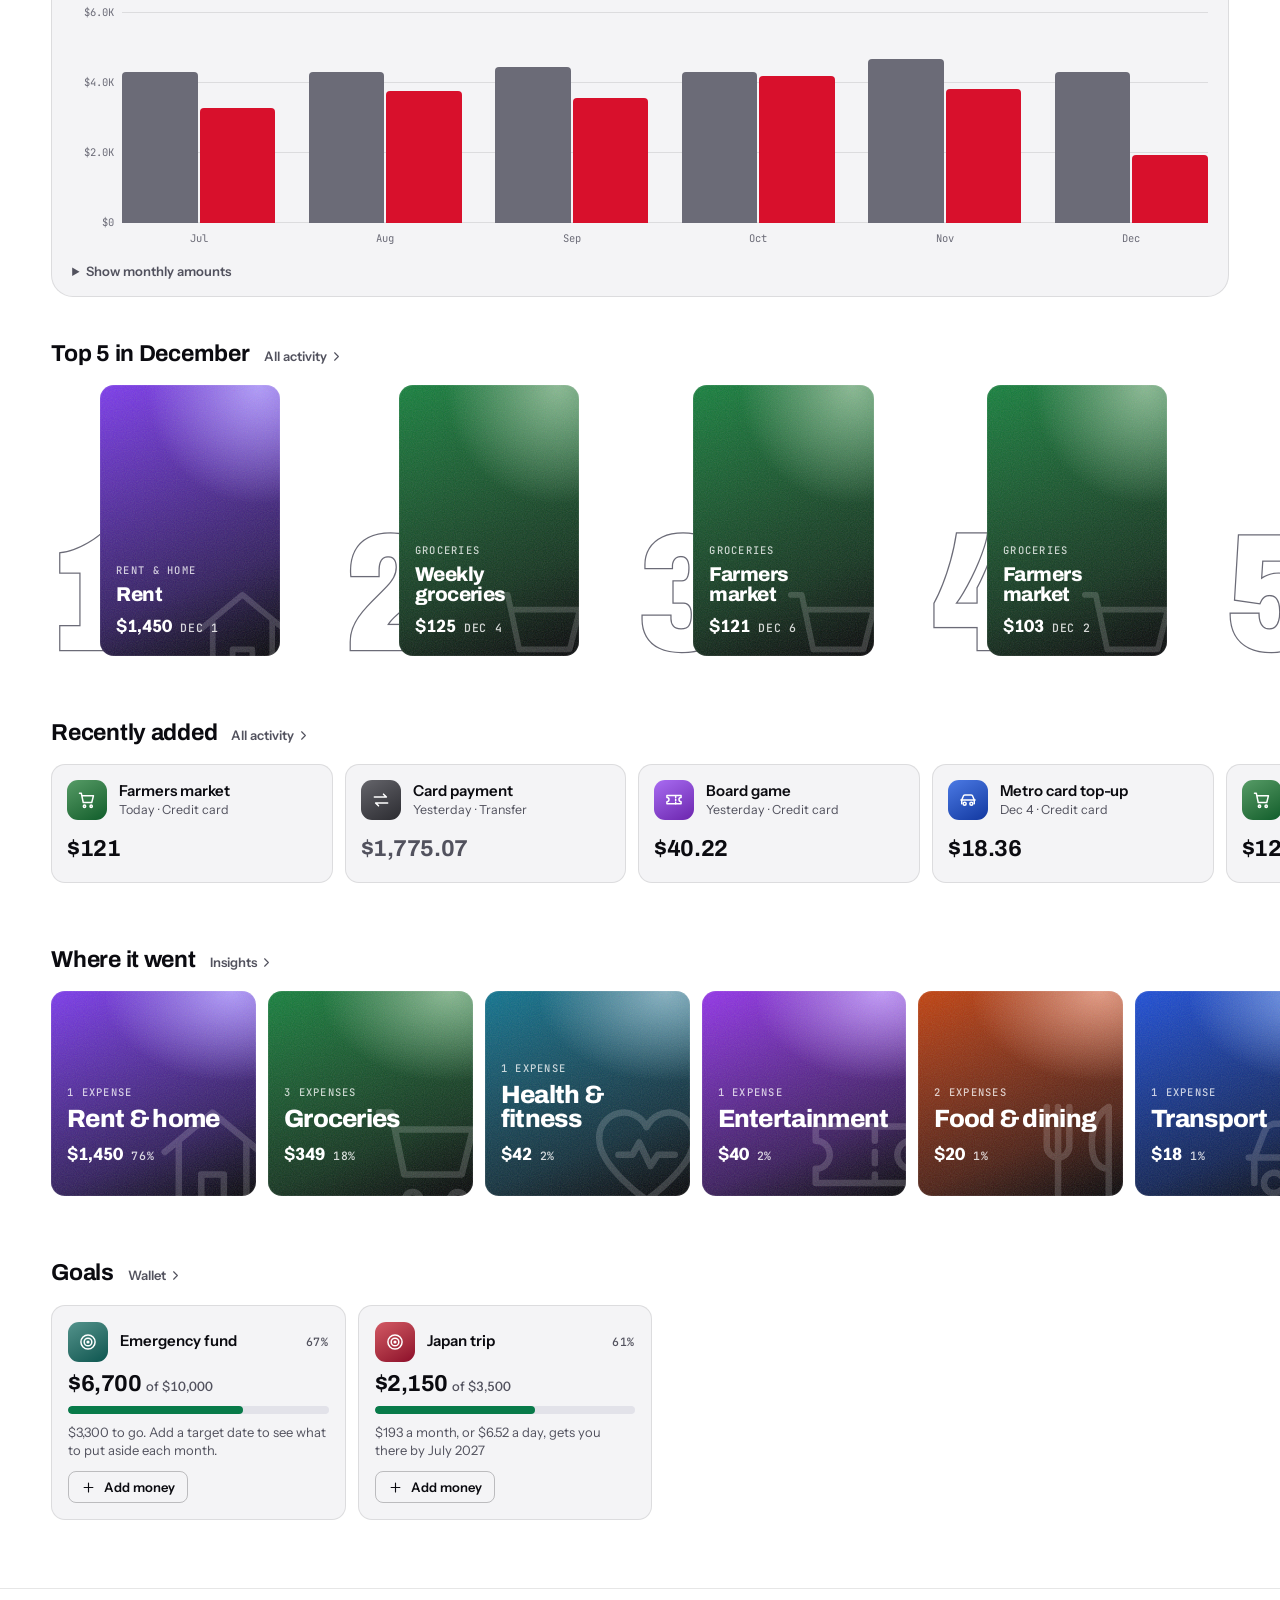
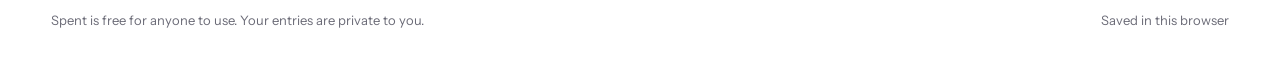
==== commit 8cd2f294: "Add payment methods, period views, calendar, budget alerts and more - Each entry records how it was " ====
--- a/index.html
+++ b/index.html
@@ -730,6 +730,65 @@
 .skin.glass > * { position: relative; }
 .skin.glass .skin-bars i { background: rgba(255, 255, 255, .16); box-shadow: inset 0 0 0 1px rgba(255, 255, 255, .35); }
 .skin.glass .skin-bars i:nth-child(2) { background: var(--s-accent); }
+
+/* ================= today at a glance, alerts, calendar, subscriptions ================= */
+.home-kpis { padding-block: 4px 8px; display: grid; gap: 12px; }
+.home-kpis .kpis { margin-bottom: 0; }
+.alerts { display: flex; flex-wrap: wrap; gap: 8px; }
+.alert-chip { display: inline-flex; align-items: center; gap: 8px; min-height: 36px; padding: 6px 14px 6px 10px; border-radius: 999px; border: 1px solid var(--line-strong); background: var(--bg-raise); color: var(--fg); font-size: 13px; cursor: pointer; text-align: left; }
+.alert-chip svg { width: 17px; height: 17px; color: var(--fg-2); }
+.alert-chip b { font-weight: 600; }
+.alert-chip.lvl-80 { border-color: var(--warn); background: var(--warn-soft); }
+.alert-chip.lvl-80 svg { color: var(--warn); }
+.alert-chip.lvl-100 { border-color: var(--bad); background: var(--bad-soft); }
+.alert-chip.lvl-100 svg { color: var(--bad); }
+.home-chart { padding: 18px 20px 14px; }
+.head-tools { display: flex; flex-wrap: wrap; gap: 10px; align-items: center; }
+.seg button svg { width: 15px; height: 15px; vertical-align: -3px; margin-right: 5px; }
+.item-amt small { display: block; font-size: 11.5px; font-weight: 500; color: var(--fg-3); text-align: right; }
+.meter.marks { position: relative; }
+.meter.marks::before, .meter.marks::after { content: ""; position: absolute; top: 0; bottom: 0; width: 2px; background: var(--bg-raise); }
+.meter.marks::before { left: 50%; }
+.meter.marks::after { left: 80%; }
+.bopts { display: grid; gap: 10px; padding-bottom: 16px; border-bottom: 1px solid var(--line); }
+.check small { display: block; font-size: 12.5px; color: var(--fg-3); margin-top: 2px; }
+
+/* Calendar */
+.cal-stats { display: flex; flex-wrap: wrap; gap: 6px 18px; align-items: baseline; font-size: 13.5px; color: var(--fg-2); }
+.cal-stats b { color: var(--fg); font-weight: 600; }
+.cal-stats .hint { flex-basis: 100%; }
+.cal { display: grid; grid-template-columns: repeat(7, minmax(0, 1fr)); gap: 6px; }
+.cal-h { padding: 2px 4px; font-family: var(--font-mono); font-size: 11px; font-weight: 500; letter-spacing: .1em; text-transform: uppercase; color: var(--fg-3); }
+.cal-day { position: relative; min-height: 84px; display: flex; flex-direction: column; align-items: flex-start; gap: 3px; padding: 8px 9px; border-radius: var(--r-s); border: 1px solid var(--line); color: var(--fg); text-align: left; cursor: pointer; background: var(--bg-raise); background: linear-gradient(color-mix(in oklab, var(--accent) var(--heat), transparent), color-mix(in oklab, var(--accent) var(--heat), transparent)), var(--bg-raise); transition: border-color .15s; min-width: 0; overflow: hidden; }
+.cal-day:hover { border-color: var(--line-strong); }
+.cal-day.today { box-shadow: inset 0 0 0 2px var(--fg); }
+.cal-day.future { background: transparent; border-style: dashed; color: var(--fg-3); }
+.cal-n { font-weight: 600; font-size: 13px; font-variant-numeric: tabular-nums; }
+.cal-amt { font-family: var(--font-display); font-weight: var(--w-head); font-size: 15px; letter-spacing: calc(-.01em * var(--ls)); font-variant-numeric: tabular-nums; overflow-wrap: anywhere; }
+.cal-in { font-size: 11.5px; font-weight: 600; color: var(--good); font-variant-numeric: tabular-nums; }
+.cal-free { display: inline-flex; align-items: center; gap: 4px; font-size: 11.5px; font-weight: 600; color: var(--good); }
+.cal-free svg { width: 13px; height: 13px; flex: none; }
+.cal-pad { min-height: 84px; }
+@media (max-width: 640px) {
+  .cal { gap: 4px; }
+  .cal-day, .cal-pad { min-height: 58px; padding: 6px; }
+  .cal-amt { font-size: 12px; }
+  .cal-free span, .cal-in { display: none; }
+  .cal-h { font-size: 10px; letter-spacing: .04em; padding-inline: 2px; }
+}
+
+/* Subscriptions */
+.subs { margin-bottom: 16px; }
+.subs .card-head p b { color: var(--fg); font-weight: 600; }
+.subs-list { display: flex; flex-wrap: wrap; gap: 8px; }
+.sub-chip { display: grid; grid-template-columns: minmax(0, 1fr) auto; gap: 2px 14px; min-width: 190px; flex: 1 1 190px; max-width: 320px; padding: 10px 14px; border-radius: var(--r-m); border: 1px solid var(--line); background: var(--bg-card); color: var(--fg); text-align: left; cursor: pointer; }
+.sub-chip:hover { border-color: var(--line-strong); }
+.sub-name { font-weight: 600; overflow-wrap: anywhere; }
+.sub-amt { font-weight: 600; font-variant-numeric: tabular-nums; white-space: nowrap; }
+.sub-amt small { font-weight: 500; color: var(--fg-3); margin-left: 1px; }
+.sub-next { grid-column: 1 / -1; font-size: 12.5px; color: var(--fg-2); }
+.prow .pill { flex: none; }
+.insights > .card { align-self: start; }
 </style>
 <script>
 /* Themes. Each one is ten colours per mode plus a few type and shape settings; every other token is derived from those.
@@ -1114,6 +1173,16 @@
     invest: { label: "Investments", icon: "trend", color: "#B45309" },
     goal: { label: "Goal", icon: "target", color: "#BE123C" },
   };
+  /* How money was paid or received. This is separate from the account: a UPI payment and a debit card both draw on a bank account. */
+  const METHODS = { upi: "UPI", debit: "Debit card", credit: "Credit card", cash: "Cash", bank: "Bank transfer", wallet: "Wallet", other: "Other" };
+  const LEGACY_METHOD = { card: "credit" }; // the first version had a single "Card"
+  function methodFor(acctType, currency) {
+    if (acctType === "cash") return "cash";
+    if (acctType === "card") return "credit";
+    if (acctType === "wallet") return "wallet";
+    if (acctType === "bank") return currency === "INR" ? "upi" : "debit";
+    return "bank";
+  }
   const GOAL_COLORS = ["#BE123C", "#0F766E", "#6D28D9", "#B45309", "#1E40AF", "#A21CAF"];
   const DEFAULT_CATS = [
     ["food", "Food & dining", "#C2410C", "food", "expense"], ["groceries", "Groceries", "#15803D", "groceries", "expense"], ["transport", "Transport", "#1D4ED8", "transport", "expense"],
@@ -1132,7 +1201,7 @@
   function emptyState(currency, skin = "cinema", mode = "system") {
     return {
       v: 2, sample: false,
-      settings: { currency, budget: 0, skin, mode },
+      settings: { currency, budget: 0, skin, mode, carry: false, alerts: true, remind: false },
       accounts: [newAccount("cash", "Cash", "cash"), newAccount("bank", "Bank account", "bank"), newAccount("card", "Credit card", "card")],
       categories: DEFAULT_CATS.map(([id, name, color, icon, kind]) => ({ id, name, color, icon, kind, budget: 0 })),
       entries: [], recurring: [],
@@ -1148,6 +1217,9 @@
     const out = emptyState(CURRENCIES.includes(set.currency) ? set.currency : guessCurrency(), SKINS.some((k) => k.id === set.skin) ? set.skin : "cinema", mode === "dark" || mode === "light" ? mode : "system");
     out.sample = !!s.sample;
     out.settings.budget = Math.max(0, round2(set.budget));
+    out.settings.carry = !!set.carry;
+    out.settings.alerts = set.alerts !== false;
+    out.settings.remind = !!set.remind;
     const hex = (c) => /^#[0-9a-f]{6}$/i.test(c);
 
     if (Array.isArray(s.categories) && s.categories.length) {
@@ -1172,6 +1244,8 @@
     const catIds = { expense: new Set(), income: new Set() };
     for (const c of out.categories) catIds[c.kind].add(c.id);
     const catOf = (kind, id) => (kind === "income" ? (catIds.income.has(id) ? id : "other-in") : kind === "expense" ? (catIds.expense.has(id) ? id : "other") : "");
+    const acctType = (id) => out.accounts.find((a) => a.id === id)?.type || "bank";
+    const methodOf = (m, account) => (METHODS[m] ? m : LEGACY_METHOD[m] || methodFor(acctType(account), out.settings.currency));
     const ids = new Set();
     const okId = (id) => { const v = typeof id === "string" && id ? id.slice(0, 40) : uid(); if (ids.has(v)) return uid(); ids.add(v); return v; };
 
@@ -1186,6 +1260,9 @@
         id: okId(e.id), type, title: String(e.title || "").slice(0, 80), amount: round2(e.amount), category: catOf(TYPES[type].cat, e.category), date: e.date, account, to,
         person: TYPES[type].person ? String(e.person || "").trim().slice(0, 40) || "Someone" : "", note: String(e.note || "").slice(0, 140),
         recurringId: typeof e.recurringId === "string" ? e.recurringId : null,
+        method: type === "transfer" ? "" : methodOf(e.method, account),
+        due: (type === "lent" || type === "borrowed") && isDate(e.due) ? e.due : "",
+        ...foreign(e, out.settings.currency),
       });
     }
     if (Array.isArray(s.recurring)) {
@@ -1204,10 +1281,24 @@
         out.recurring.push({
           id: okId(r.id), kind, name: String(r.name).slice(0, 60), category: catOf(kind, r.category), amount: round2(r.amount), frequency: FREQ[r.frequency] ? r.frequency : "monthly",
           start, day, end: isDate(r.end) ? r.end : "", variable: !!r.variable, auto: !!r.auto, account, to, note: String(r.note || "").slice(0, 140), active: r.active !== false, paid,
+          method: kind === "transfer" ? "" : methodOf(r.method, account),
         });
       }
     }
     return out;
+  }
+
+  /* An entry made in another currency keeps the original amount and the rate used. `amount` is always in the tracker's currency. */
+  function foreign(e, base) {
+    const cur = typeof e.cur === "string" && CURRENCIES.includes(e.cur) && e.cur !== base && Number(e.orig) > 0 && Number(e.rate) > 0 ? e.cur : "";
+    return { cur, orig: cur ? round2(e.orig) : 0, rate: cur ? Number(Number(e.rate).toPrecision(8)) : 0 };
+  }
+  const fmtCur = (n, cur) => { try { return nf(cur, Math.abs(n - Math.round(n)) < 0.005 ? 0 : 2).format(n); } catch { return `${cur} ${n}`; } };
+  /* Whether the method says more than the account already does. */
+  function methodShown(e) {
+    if (!e.method) return false;
+    const t = acctById(e.account)?.type;
+    return !((e.method === "cash" && t === "cash") || (e.method === "credit" && t === "card") || (e.method === "wallet" && t === "wallet"));
   }
 
   /* ---------- lookups ---------- */
@@ -1239,13 +1330,14 @@
       if (!TYPES[e.type].person) continue;
       const key = personKey(e.person);
       if (!key) continue;
-      const p = map.get(key) || { key, name: e.person, balance: 0, count: 0, last: "" };
+      const p = map.get(key) || { key, name: e.person, balance: 0, count: 0, last: "", due: "", dueSet: "" };
       p.balance += e.type === "lent" || e.type === "repaid" ? e.amount : -e.amount;
       p.count++;
+      if (e.due && e.date >= p.dueSet) { p.due = e.due; p.dueSet = e.date; }
       if (e.date >= p.last) { p.last = e.date; p.name = e.person; }
       map.set(key, p);
     }
-    return [...map.values()].map((p) => ({ ...p, balance: round2(p.balance) })).sort((a, b) => Math.abs(b.balance) - Math.abs(a.balance) || a.name.localeCompare(b.name));
+    return [...map.values()].map((p) => { const balance = round2(p.balance); return { ...p, balance, due: balance ? p.due : "" }; }).sort((a, b) => Math.abs(b.balance) - Math.abs(a.balance) || a.name.localeCompare(b.name));
   }
   function worth(bal = balances(), ppl = people()) {
     let assets = 0, debts = 0, goals = 0;
@@ -1308,12 +1400,13 @@
     if (T.cat && (e.title || e.type === "refund")) bits.push(catById(e.category, T.cat).name);
     if (T.person) bits.push(e.title ? `${T.label}, ${e.person}` : T.label);
     if (e.type === "transfer") bits.push(e.title ? `${acctName(e.account)} to ${acctName(e.to)}` : "Transfer");
-    else bits.push(acctName(e.account));
+    else { if (methodShown(e)) bits.push(METHODS[e.method]); bits.push(acctName(e.account)); }
+    if (e.cur) bits.push(`${fmtCur(e.orig, e.cur)} at ${e.rate}`);
     if (e.recurringId && state.recurring.some((r) => r.id === e.recurringId)) bits.push("Recurring");
     if (e.note) bits.push(e.note);
     return bits.map(esc).join(" · ");
   }
-  const searchText = (e) => `${entryTitle(e)} ${e.note} ${e.person} ${e.category ? catById(e.category).name : ""} ${TYPES[e.type].label} ${acctName(e.account)} ${e.to ? acctName(e.to) : ""}`.toLowerCase();
+  const searchText = (e) => `${entryTitle(e)} ${METHODS[e.method] || ""} ${e.note} ${e.person} ${e.category ? catById(e.category).name : ""} ${TYPES[e.type].label} ${acctName(e.account)} ${e.to ? acctName(e.to) : ""}`.toLowerCase();
 
   /* ---------- recurring: when each one falls due and whether it has been dealt with ---------- */
   /* The nth time a recurring item comes round. Weekly ones are keyed by date, monthly ones by month. */
@@ -1382,7 +1475,7 @@
     return { fixedMonth: round2(fixedMonth), fixedSoFar: round2(fixedSoFar), unpaid: round2(unpaid) };
   }
   function entryFromRecurring(r, id, date, amount, account = r.account) {
-    return { id, type: r.kind, title: r.name, amount, category: r.kind === "transfer" ? "" : r.category, date, account, to: r.kind === "transfer" ? r.to : "", person: "", note: "", recurringId: r.id };
+    return { id, type: r.kind, title: r.name, amount, category: r.kind === "transfer" ? "" : r.category, date, account, to: r.kind === "transfer" ? r.to : "", person: "", note: "", recurringId: r.id, method: r.kind === "transfer" ? "" : r.method || (state ? methodFor(acctById(account)?.type, state.settings.currency) : ""), due: "", cur: "", orig: 0, rate: 0 };
   }
   /* Adds entries for recurring items set to record themselves once their date arrives. Returns how many were added. */
   function autoPost() {
@@ -1402,6 +1495,149 @@
     }
     return added;
   }
+  /* ================= periods, budgets, no-spend days, debts, subscriptions ================= */
+  Object.assign(ICONS, {
+    alert: '<path d="M12 8v5M12 16.5v.01"/><circle cx="12" cy="12" r="8.5"/>',
+    calendar: '<rect x="3.5" y="5" width="17" height="15.5" rx="2.5"/><path d="M3.5 10h17M8 3v4M16 3v4"/>',
+    bell: '<path d="M6 16.5V11a6 6 0 0 1 12 0v5.5l1.5 1.5h-15z"/><path d="M10 20.5a2 2 0 0 0 4 0"/>',
+  });
+  DF.dayLong = df({ weekday: "long", day: "numeric", month: "long", year: "numeric" });
+  DF.wd = df({ weekday: "short" });
+  const PERIODS = { day: "Day", week: "Week", month: "Month", year: "Year", all: "All time" };
+
+  /* Weeks run Monday to Sunday. */
+  const weekStart = (d) => addDays(d, -((parseISO(d).getDay() + 6) % 7));
+  function periodRange(p, anchor) {
+    if (p === "day") return { from: anchor, to: anchor };
+    if (p === "week") { const from = weekStart(anchor); return { from, to: addDays(from, 6) }; }
+    if (p === "year") { const y = anchor.slice(0, 4); return { from: `${y}-01-01`, to: `${y}-12-31` }; }
+    if (p === "all") return { from: "0000-01-01", to: "9999-12-31" };
+    const m = monthOf(anchor);
+    return { from: `${m}-01`, to: `${m}-${pad(daysInMonth(m))}` };
+  }
+  function periodLabel(p, anchor) {
+    const { from, to } = periodRange(p, anchor);
+    if (p === "day") return DF.dayLong.format(parseISO(anchor));
+    if (p === "week") return `${fDate(from)} – ${fDateLong(to)}`;
+    if (p === "year") return anchor.slice(0, 4);
+    if (p === "all") return "All time";
+    return fMonth(monthOf(anchor));
+  }
+  function stepAnchor(p, anchor, dir) {
+    if (p === "day") return addDays(anchor, dir);
+    if (p === "week") return addDays(anchor, 7 * dir);
+    const m = addMonths(monthOf(anchor), p === "year" ? 12 * dir : dir);
+    return dayInMonth(m, Number(anchor.slice(8)));
+  }
+  const inPeriod = (p, anchor, d = todayISO()) => { const r = periodRange(p, anchor); return d >= r.from && d <= r.to; };
+  const entriesBetween = (from, to) => state.entries.filter((e) => e.date >= from && e.date <= to);
+  const PERIOD_WORD = { day: "day", week: "week", month: "month", year: "year" };
+
+  /* ---------- budgets ---------- */
+  /* With carry-forward on, what was left of last month's budget is added to this month. It only ever looks back one
+     month, so unused money doesn't pile up forever. */
+  function withCarry(base, m, prevSpent) {
+    if (!(base > 0)) return { base: 0, carry: 0, total: 0 };
+    const prev = addMonths(m, -1);
+    const carry = state.settings.carry && entriesIn(prev).length ? Math.max(0, round2(base - prevSpent(prev))) : 0;
+    return { base, carry, total: round2(base + carry) };
+  }
+  const budgetFor = (m) => withCarry(state.settings.budget || 0, m, (prev) => totals(entriesIn(prev)).spent);
+  const catBudgetFor = (c, m) => withCarry(c.budget || 0, m, (prev) => catTotals(entriesIn(prev)).find((x) => x.id === c.id)?.total || 0);
+  const LEVELS = [100, 80, 50];
+  const levelOf = (spent, total) => (total > 0 ? LEVELS.find((l) => (spent / total) * 100 >= l) || 0 : 0);
+  /* Every budget for a month: the whole month first, then categories. */
+  function budgetStatus(m) {
+    const list = entriesIn(m);
+    const spent = Math.max(0, totals(list).spent);
+    const byCat = new Map(catTotals(list).map((c) => [c.id, c.total]));
+    const out = [];
+    const b = budgetFor(m);
+    if (b.total > 0) out.push({ id: "", name: "Monthly budget", color: "", spent, ...b, pct: (spent / b.total) * 100, level: levelOf(spent, b.total) });
+    for (const c of state.categories) {
+      if (c.kind !== "expense" || !(c.budget > 0)) continue;
+      const cb = catBudgetFor(c, m), sp = byCat.get(c.id) || 0;
+      out.push({ id: c.id, name: c.name, color: c.color, spent: sp, ...cb, pct: (sp / cb.total) * 100, level: levelOf(sp, cb.total) });
+    }
+    return out;
+  }
+  /* Budgets that moved up a level (50, 80 or 100%) between two snapshots, for the alert after saving an entry. */
+  function crossedLevels(before, after) {
+    const was = new Map(before.map((b) => [b.id, b.level]));
+    return after.filter((b) => b.level > (was.get(b.id) || 0));
+  }
+  const levelText = (b) => (b.level >= 100 ? `${b.name} is over budget` : `${b.name} is ${Math.floor(b.pct)}% used`);
+
+  /* ---------- no-spend days ---------- */
+  /* A no-spend day has no spending apart from recurring bills. Days before your first entry don't count. */
+  function firstEntryDate() { let f = ""; for (const e of state.entries) if (!f || e.date < f) f = e.date; return f; }
+  function discretionaryDays() {
+    const set = new Set();
+    for (const e of state.entries) if (e.type === "expense" && !e.recurringId) set.add(e.date);
+    return set;
+  }
+  function noSpendStats(from, to) {
+    const t = todayISO(), first = firstEntryDate(), spent = discretionaryDays();
+    let count = 0, run = 0, longest = 0, counted = 0;
+    if (first) {
+      for (let d = from < first ? first : from; d <= to && d <= t; d = addDays(d, 1)) {
+        counted++;
+        if (spent.has(d)) { run = 0; continue; }
+        count++; run++; longest = Math.max(longest, run);
+      }
+    }
+    return { count, longest, counted };
+  }
+  /* No-spend days in a row up to and including today. */
+  function noSpendStreak() {
+    const first = firstEntryDate(), spent = discretionaryDays();
+    if (!first) return 0;
+    let n = 0;
+    for (let d = todayISO(), guard = 0; d >= first && guard < 800; d = addDays(d, -1), guard++) { if (spent.has(d)) break; n++; }
+    return n;
+  }
+
+  /* ---------- debts ---------- */
+  function debtStatus(p) {
+    if (!p.due || !p.balance) return null;
+    const days = daysBetween(todayISO(), p.due);
+    return { days, overdue: days < 0, soon: days >= 0 && days <= SOON_DAYS };
+  }
+  function debtText(st) {
+    if (!st) return "";
+    if (st.overdue) return `Overdue ${plural(-st.days, "day")}`;
+    if (st.days === 0) return "Due today";
+    if (st.days === 1) return "Due tomorrow";
+    return st.soon ? `Due in ${st.days} days` : "";
+  }
+
+  /* ---------- subscriptions, payment methods, balances ---------- */
+  const isSubscription = (r) => r.kind === "expense" && r.category === "subscriptions";
+  function subscriptions() {
+    const t = todayISO();
+    const list = state.recurring.filter((r) => isSubscription(r) && r.active !== false).map((r) => ({ r, st: cycleStatus(r, t), monthly: round2(r.amount * FREQ[r.frequency].perMonth) })).filter((x) => x.st);
+    const monthly = round2(list.reduce((n, x) => n + x.monthly, 0));
+    return { list: list.sort((a, b) => b.monthly - a.monthly), monthly, yearly: round2(monthly * 12) };
+  }
+  /* Spending by how it was paid, with refunds taken off. */
+  function methodTotals(list) {
+    const map = new Map();
+    for (const e of list) { const v = spendOf(e); if (!v) continue; const k = e.method || "other"; const x = map.get(k) || { id: k, total: 0, count: 0 }; x.total += v; if (e.type === "expense") x.count++; map.set(k, x); }
+    return [...map.values()].map((x) => ({ ...x, total: round2(x.total) })).filter((x) => x.total > 0).sort((a, b) => b.total - a.total);
+  }
+  /* Money you can spend now (cash, bank and wallets), what you owe on cards, and what's put aside. */
+  function liquidity(bal = balances()) {
+    let available = 0, cardOwed = 0, saved = 0;
+    for (const a of state.accounts) {
+      const b = bal.get(a.id) || 0;
+      if (a.type === "cash" || a.type === "bank" || a.type === "wallet") available += b;
+      else if (a.type === "card") { if (b < 0) cardOwed -= b; }
+      else saved += b;
+    }
+    return { available: round2(available), cardOwed: round2(cardOwed), saved: round2(saved) };
+  }
+  const METHOD_COLORS = { upi: "#0E7490", debit: "#1D4ED8", credit: "#3F3F46", cash: "#15803D", bank: "#4338CA", wallet: "#7C3AED", other: "#52525B" };
+
   /* ================= sample data ================= */
   function mulberry32(a) { return () => { a |= 0; a = (a + 0x6D2B79F5) | 0; let t = Math.imul(a ^ (a >>> 15), 1 | a); t = (t + Math.imul(t ^ (t >>> 7), 61 | t)) ^ t; return ((t ^ (t >>> 14)) >>> 0) / 4294967296; }; }
   /* Six months of a believable household, scaled to the visitor's currency, so the first screen shows what the app does. */
@@ -1499,6 +1735,8 @@
     push(addDays(t, -6), "borrowed", "", "", 25, "cash", { person: "Priya", note: "Lunch, I forgot my card" });
     push(addDays(t, -40), "lent", "", "", 60, "bank", { person: "Alex" });
     push(addDays(t, -31), "collected", "", "", 60, "bank", { person: "Alex" });
+    // In India most everyday spending goes out by UPI from a bank account rather than on a card.
+    if (currency === "INR") for (const e of s.entries) if (e.account === "card" && e.type === "expense" && !e.recurringId && rng() < 0.6) { e.account = "bank"; e.method = "upi"; }
     // Pay off each month's card spending on the 5th of the next month.
     for (let i = 4; i >= 0; i--) {
       const m = addMonths(cur, -i), date = `${m}-05`;
@@ -1508,7 +1746,9 @@
       if (due > 0) s.entries.push({ id: uid(), type: "transfer", title: "Card payment", amount: due, category: "", date, account: "bank", to: "card", person: "", note: "", recurringId: null });
     }
     s.recurring = R;
-    return s;
+    for (const e of s.entries) if (e.type === "lent" && e.person === "Sam") e.due = addDays(t, 4);
+    for (const e of s.entries) if (e.type === "borrowed" && e.person === "Priya") e.due = addDays(t, 9);
+    return normalize(s);
   }
   /* ================= storage ================= */
   const LS_KEY = "spent.v2", LS_OLD = "spent.v1";
@@ -1671,11 +1911,13 @@
   unsynced = !!(saved && saved._unsynced);
 
   const ui = {
-    view: "home", month: monthOf(todayISO()),
-    actQuery: "", actType: "all", actCat: "all", actAccount: "", actPerson: "", actScope: "month", actSort: "new",
+    view: "home", anchor: todayISO(), insPeriod: "month",
+    actQuery: "", actType: "all", actCat: "all", actAccount: "", actPerson: "", actPeriod: "month", actView: "list", actMethod: "", actSort: "new",
     recQuery: "", recFilter: "all", recSort: "due",
     bannerHidden: false, lastCat: {}, lastAccount: "",
   };
+
+  Object.defineProperty(ui, "month", { get: () => monthOf(ui.anchor), set: (m) => { ui.anchor = dayInMonth(m, Number(ui.anchor.slice(8))); } });
 
   function commit() {
     unsynced = true;
@@ -1791,8 +2033,11 @@
     let note;
     if (left <= 0) note = "Reached. Nicely done.";
     else if (a.deadline && a.deadline < t) note = `${W(left)} to go. The date you set has passed.`;
-    else if (a.deadline) note = `${W(left / Math.max(1, monthDiff(monthOf(t), monthOf(a.deadline))))} a month gets you there by ${fMonth(monthOf(a.deadline))}`;
-    else note = `${W(left)} to go`;
+    else if (a.deadline) {
+      const perDay = left / Math.max(1, daysBetween(t, a.deadline));
+      note = `${W(left / Math.max(1, monthDiff(monthOf(t), monthOf(a.deadline))))} a month, or ${money(perDay, { whole: perDay >= 10 })} a day, gets you there by ${fMonth(monthOf(a.deadline))}`;
+    }
+    else note = `${W(left)} to go. Add a target date to see what to put aside each month.`;
     return `<div class="goal"><button type="button" class="goal-main" data-act="edit-acct" data-id="${esc(a.id)}" aria-label="${esc(`${a.name}: ${W(b)} of ${W(a.target)} saved. Edit`)}">
       <span class="goal-head"><span class="ico" style="--c:${acctColor(a)}">${svg("target")}</span><span class="goal-name">${esc(a.name)}</span><span class="mono">${Math.round(pct)}%</span></span>
       <span class="goal-amt">${esc(W(b))} <small>of ${esc(W(a.target))}</small></span>
@@ -1801,12 +2046,28 @@
       <button type="button" class="btn small" data-act="fund" data-id="${esc(a.id)}">${svg("plus")}Add money</button></div>`;
   }
 
+  function debtCard(p, st) {
+    const owed = p.balance > 0, text = owed ? `${p.name} owes you` : `You owe ${p.name}`;
+    return `<div class="bill-wrap lift"><button type="button" class="poster bill" style="--c:#6D28D9" data-act="person" data-k="${esc(p.key)}" aria-label="${esc(`${text} ${money(Math.abs(p.balance))}, ${debtText(st)}. Show history`)}">${art({ icon: "person" })}
+      <span class="bill-top"><span class="pill ${st.overdue ? "overdue" : "soon"}">${esc(debtText(st))}</span><span class="mono">${esc(fDate(p.due))}</span></span>
+      <span class="poster-kicker">${owed ? "Lent · paying you back" : "Borrowed · to pay back"}</span>
+      <span class="poster-title">${esc(text)}</span>
+      <span class="p-amt">${esc(money(Math.abs(p.balance)))}</span></button>
+      <button type="button" class="pay-btn" data-act="settle" data-k="${esc(p.key)}" aria-label="${esc(`Settle up with ${p.name}`)}">${svg("check")}Settle</button></div>`;
+  }
+  function budgetAlerts(m) {
+    if (!state.settings.alerts) return "";
+    const list = budgetStatus(m).filter((b) => b.level >= 50).sort((a, b) => b.pct - a.pct);
+    if (!list.length) return "";
+    return `<div class="alerts" role="list" aria-label="Budget alerts">${list.map((b) => `<button type="button" role="listitem" class="alert-chip lvl-${b.level}" data-act="${b.id ? "go-cat" : "budgets"}"${b.id ? ` data-cat="${esc(b.id)}"` : ""}>${svg(b.level >= 100 ? "alert" : "bell")}<span><b>${esc(b.name)}</b> ${b.level >= 100 ? `over by ${esc(W(b.spent - b.total))}` : `${Math.floor(b.pct)}% used, ${esc(W(b.total - b.spent))} left`}</span></button>`).join("")}</div>`;
+  }
+
   /* ---------- home ---------- */
   function renderHome() {
     const t = todayISO(), m = monthOf(t), days = daysInMonth(m), day = Number(t.slice(8));
     const list = entriesIn(m);
     const { spent, income, net } = totals(list);
-    const budget = state.settings.budget;
+    const B = budgetFor(m), budget = B.total;
     const bills = billsIn(m, t);
     const cats = catTotals(list);
     const hue = cats[0] ? catById(cats[0].id).color : "";
@@ -1826,7 +2087,7 @@
       const pacePct = Math.min(100, (paceAmt / budget) * 100);
       if (left >= 0) {
         const perDay = Math.max(0, left - bills.unpaid) / daysLeft;
-        sub = `of your <b>${esc(W(budget))}</b> budget. <b>${esc(W(left))}</b> left` + (bills.unpaid > 0
+        sub = `of your <b>${esc(W(budget))}</b> budget${B.carry ? `, which includes ${esc(W(B.carry))} carried over from ${esc(fMonthName(addMonths(m, -1)))}` : ""}. <b>${esc(W(left))}</b> left` + (bills.unpaid > 0
           ? `, with ${esc(W(bills.unpaid))} of bills still to pay. That leaves about <b>${esc(W(perDay))} a day</b> for the next ${plural(daysLeft, "day")}.`
           : `. That's about <b>${esc(W(perDay))} a day</b> for the next ${plural(daysLeft, "day")}.`);
       } else {
@@ -1845,9 +2106,28 @@
     const budgetBtn = budget > 0 ? "" : `<button type="button" class="btn-ghost" data-act="budgets">${svg("target")}<span>Set a budget</span></button>`;
     const amount = W(Math.max(0, spent));
 
+    // Today at a glance
+    const todayList = state.entries.filter((e) => e.date === t);
+    const todaySpent = Math.max(0, totals(todayList).spent), nToday = todayList.filter((e) => e.type === "expense").length;
+    const streak = noSpendStreak(), liq = liquidity(bal);
+    const goalTarget = sum(goals.map((a) => a.target)), goalSaved = sum(goals.map((a) => bal.get(a.id) || 0));
+    const left = round2(budget - spent), perDay = Math.max(0, left - bills.unpaid) / daysLeft;
+    const glance = `<section class="wrap home-kpis" aria-label="Today at a glance"><div class="kpis">
+        ${kpi("Spent today", W(todaySpent), nToday ? plural(nToday, "expense") : streak > 1 ? `No-spend streak: ${plural(streak, "day")}` : "Nothing yet today")}
+        ${kpi("Available now", signed(liq.available, { whole: true }), liq.cardOwed > 0 ? `${W(liq.cardOwed)} owed on cards` : "Cash, bank and wallets", liq.available < 0 ? "bad" : "")}
+        ${kpi("Total savings", W(liq.saved), goalTarget > 0 ? `${Math.round((goalSaved / goalTarget) * 100)}% of your goal targets` : "Savings, investments and goals")}
+        ${budget > 0 ? kpi("Budget left", left >= 0 ? W(left) : `−${W(-left)}`, left >= 0 ? `${W(perDay)} a day for ${plural(daysLeft, "day")}` : "You're over budget", left < 0 ? "bad" : spent / budget >= 0.8 ? "warn" : "") : kpi("Budget left", "No budget", "Set one under Budgets")}
+      </div>${budgetAlerts(m)}</section>`;
+
+    // Bills and debts that are due, soonest first
+    const dueDebts = people().map((p) => ({ p, st: debtStatus(p) })).filter((x) => x.st && (x.st.overdue || x.st.soon));
+    const upcomingCards = [...dueDebts.map((x) => ({ due: x.p.due, html: debtCard(x.p, x.st) })), ...up.slice(0, 14).map(({ r, st }) => ({ due: st.due, html: billCard(r, st) }))].sort((a, b) => a.due.localeCompare(b.due));
+    const months6 = Array.from({ length: 6 }, (_, i) => addMonths(m, i - 5)), mt = months6.map((mm) => totals(entriesIn(mm)));
+
     const rows = [];
-    rows.push(row("Up next", "#recurring", "All recurring", up.length ? up.slice(0, 14).map(({ r, st }) => billCard(r, st)).join("") : emptyTile("Add rent, subscriptions, bills and your salary, and you'll see what's coming up.", "add-rec", "Add recurring")));
+    rows.push(row("Up next", "#recurring", "All recurring", upcomingCards.length ? upcomingCards.map((x) => x.html).join("") : emptyTile("Add rent, subscriptions, bills and your salary, and you'll see what's coming up.", "add-rec", "Add recurring")));
     if (accts.length) rows.push(row("Your money", "#wallet", "Wallet", accts.map((a) => acctCard(a, bal.get(a.id) || 0)).join("")));
+    if (mt.some((x) => x.income > 0 || x.spent > 0)) rows.push(`<section class="row"><div class="wrap row-head"><h2>In and out</h2><a class="see-all" href="#insights">Insights${svg("right")}</a></div><div class="wrap"><div class="card home-chart">${flowChart(months6, mt)}</div></div></section>`);
     const top = list.filter((e) => e.type === "expense").sort((a, b) => b.amount - a.amount).slice(0, 5);
     if (top.length) rows.push(row(`Top ${top.length} in ${fMonthName(m)}`, "#activity", "All activity", top.map((e, i) => topCard(e, i + 1)).join("")));
     const recent = [...state.entries].sort(byNewest).slice(0, 12);
@@ -1867,6 +2147,7 @@
           <div class="bb-actions"><button type="button" class="btn-play" data-act="add-entry">${svg("plus")}Add entry</button>${nextBtn}${budgetBtn}</div>
         </div></div>
       </section>
+      ${glance}
       <div class="rows">${rows.join("")}</div>`;
     bindRows();
   }
@@ -1884,17 +2165,28 @@
     });
   }
 
-  function monthNav() {
-    const cur = monthOf(todayISO());
-    const canNext = ui.month < addMonths(cur, 12);
-    return `<div class="month-nav"><button type="button" class="icon-btn" data-act="month-prev" aria-label="Previous month">${svg("left")}</button>${ui.month !== cur ? `<button type="button" class="btn small" data-act="month-now">This month</button>` : ""}<button type="button" class="icon-btn" data-act="month-next" aria-label="Next month"${canNext ? "" : " disabled"}>${svg("right")}</button></div>`;
-  }
+  /* Previous, next and back-to-now for whichever period a view shows. */
+  function periodNav(period) {
+    const t = todayISO();
+    const nextFrom = periodRange(period, stepAnchor(period, ui.anchor, 1)).from;
+    const canNext = nextFrom <= `${addMonths(monthOf(t), 12)}-01`;
+    const now = { day: "Today", week: "This week", month: "This month", year: "This year" }[period];
+    const word = PERIOD_WORD[period];
+    return `<div class="month-nav"><button type="button" class="icon-btn" data-act="period-prev" data-p="${period}" aria-label="Previous ${word}">${svg("left")}</button>${inPeriod(period, ui.anchor) ? "" : `<button type="button" class="btn small" data-act="period-now">${now}</button>`}<button type="button" class="icon-btn" data-act="period-next" data-p="${period}" aria-label="Next ${word}"${canNext ? "" : " disabled"}>${svg("right")}</button></div>`;
+  }
+  const methodChoices = () => Object.entries(METHODS).filter(([k]) => k !== "upi" || state.settings.currency === "INR" || state.entries.some((e) => e.method === "upi"));
 
   /* ---------- activity ---------- */
+  function periodEntries(period) {
+    if (period === "all") return state.entries;
+    const r = periodRange(period, ui.anchor);
+    return entriesBetween(r.from, r.to);
+  }
   function activityList() {
-    let list = ui.actScope === "all" ? state.entries : entriesIn(ui.month);
+    let list = periodEntries(ui.actPeriod);
     if (ui.actAccount) list = list.filter((e) => e.account === ui.actAccount || e.to === ui.actAccount);
     if (ui.actPerson) list = list.filter((e) => personKey(e.person) === ui.actPerson);
+    if (ui.actMethod) list = list.filter((e) => e.method === ui.actMethod);
     const ty = ui.actType;
     if (ty === "expense") list = list.filter((e) => e.type === "expense" || e.type === "refund");
     else if (ty === "people") list = list.filter((e) => TYPES[e.type].person);
@@ -1905,21 +2197,27 @@
     return list;
   }
   function renderActivity() {
-    const all = ui.actScope === "all";
-    const cats = catTotals(all ? state.entries : entriesIn(ui.month)).slice(0, 8).map((c) => c.id);
+    const p = ui.actPeriod, all = p === "all", cal = ui.actView === "calendar" && p === "month";
+    const cats = catTotals(periodEntries(p)).slice(0, 8).map((c) => c.id);
     if (ui.actCat !== "all" && !cats.includes(ui.actCat)) cats.unshift(ui.actCat);
     const tchip = (k, label) => `<button type="button" class="chip" data-act="act-type" data-k="${k}" aria-pressed="${ui.actType === k}">${label}</button>`;
     const cchip = (id) => { const c = catById(id); return `<button type="button" class="chip" data-act="act-cat" data-cat="${esc(id)}" aria-pressed="${ui.actCat === id}"><i style="background:${c.color}"></i>${esc(c.name)}</button>`; };
     const pinned = [];
     if (ui.actAccount) pinned.push(`<button type="button" class="chip" data-act="act-clear-acct" aria-pressed="true" aria-label="${esc(`Showing ${acctName(ui.actAccount)} only. Show every account`)}">${esc(acctName(ui.actAccount))}${svg("x")}</button>`);
-    if (ui.actPerson) { const name = people().find((p) => p.key === ui.actPerson)?.name || ui.actPerson; pinned.push(`<button type="button" class="chip" data-act="act-clear-person" aria-pressed="true" aria-label="${esc(`Showing ${name} only. Show everyone`)}">${esc(name)}${svg("x")}</button>`); }
+    if (ui.actPerson) { const name = people().find((x) => x.key === ui.actPerson)?.name || ui.actPerson; pinned.push(`<button type="button" class="chip" data-act="act-clear-person" aria-pressed="true" aria-label="${esc(`Showing ${name} only. Show everyone`)}">${esc(name)}${svg("x")}</button>`); }
+    const seg = (k, label, cur, act) => `<button type="button" data-act="${act}" data-k="${k}" aria-pressed="${cur === k}">${label}</button>`;
+    const searchWhat = all ? "everything" : p === "month" ? fMonthName(monthOf(ui.anchor)) : `this ${PERIOD_WORD[p]}`;
     $("#view-activity").innerHTML = `<div class="wrap view-body">
-      <header class="view-head"><div><p class="eyebrow">Activity</p><h1 class="large-title">${all ? "All time" : esc(fMonth(ui.month))}</h1><p class="view-sub" id="act-summary"></p></div>${all ? "" : monthNav()}</header>
+      <header class="view-head"><div><p class="eyebrow">Activity</p><h1 class="large-title">${esc(periodLabel(p, ui.anchor))}</h1><p class="view-sub" id="act-summary"></p></div>${all ? "" : periodNav(p)}</header>
       <div class="toolbar">
-        <label class="search"><span class="sr">Search entries</span>${svg("search")}<input id="act-search" type="search" placeholder="Search ${all ? "everything" : esc(fMonthName(ui.month))}" value="${esc(ui.actQuery)}" autocomplete="off"></label>
-        <div class="seg" role="group" aria-label="Period"><button type="button" data-act="act-scope" data-k="month" aria-pressed="${!all}">Month</button><button type="button" data-act="act-scope" data-k="all" aria-pressed="${all}">All time</button></div>
-        <label class="select-wrap"><span class="sr">Sort entries</span><select id="act-sort" class="select">${opts([["new", "Newest first"], ["old", "Oldest first"], ["high", "Highest amount"], ["low", "Lowest amount"]], ui.actSort)}</select>${svg("down")}</label>
+        <label class="search"><span class="sr">Search entries</span>${svg("search")}<input id="act-search" type="search" placeholder="Search ${esc(searchWhat)}" value="${esc(ui.actQuery)}" autocomplete="off"></label>
         <button type="button" class="btn primary" data-act="add-entry">${svg("plus")}Add entry</button>
+      </div>
+      <div class="toolbar">
+        <div class="seg" role="group" aria-label="Period">${Object.entries(PERIODS).map(([k, l]) => seg(k, l, p, "act-period")).join("")}</div>
+        <div class="seg" role="group" aria-label="Show as">${seg("list", "List", cal ? "calendar" : "list", "act-view")}${seg("calendar", `${svg("calendar")}Calendar`, cal ? "calendar" : "list", "act-view")}</div>
+        <label class="select-wrap"><span class="sr">Payment method</span><select id="act-method" class="select">${opts([["", "Every method"], ...methodChoices()], ui.actMethod)}</select>${svg("down")}</label>
+        ${cal ? "" : `<label class="select-wrap"><span class="sr">Sort entries</span><select id="act-sort" class="select">${opts([["new", "Newest first"], ["old", "Oldest first"], ["high", "Highest amount"], ["low", "Lowest amount"]], ui.actSort)}</select>${svg("down")}</label>`}
       </div>
       <div class="chips" role="group" aria-label="Filter entries">${pinned.join("")}${tchip("all", "All")}${tchip("expense", "Spending")}${tchip("income", "Income")}${tchip("transfer", "Transfers")}${tchip("people", "People")}${cats.length ? `<span class="chip-sep" aria-hidden="true"></span>${cats.map(cchip).join("")}` : ""}</div>
       <div id="act-list" class="exp-list"></div></div>`;
@@ -1927,11 +2225,11 @@
   }
   function itemRow(e, withDate) {
     const v = entryVisual(e), a = entryAmount(e);
-    return `<button type="button" class="item" data-act="edit-entry" data-id="${esc(e.id)}"><span class="ico" style="--c:${v.color}">${svg(v.icon)}</span><span class="min0"><span class="item-title">${esc(entryTitle(e))}</span><span class="item-meta">${entryMeta(e, withDate)}</span></span><span class="item-amt ${a.cls}">${esc(a.text)}</span></button>`;
+    return `<button type="button" class="item" data-act="edit-entry" data-id="${esc(e.id)}"><span class="ico" style="--c:${v.color}">${svg(v.icon)}</span><span class="min0"><span class="item-title">${esc(entryTitle(e))}</span><span class="item-meta">${entryMeta(e, withDate)}</span></span><span class="item-amt ${a.cls}">${esc(a.text)}${e.cur ? `<small>${esc(fmtCur(e.orig, e.cur))}</small>` : ""}</span></button>`;
   }
   function renderActList() {
     const el = $("#act-list"); if (!el) return;
-    const all = ui.actScope === "all";
+    const p = ui.actPeriod, all = p === "all";
     const found = activityList();
     const tt = totals(found);
     const bits = [];
@@ -1939,13 +2237,15 @@
     if (tt.income > 0) bits.push(`<b>${esc(money(tt.income))}</b> came in`);
     bits.push(plural(found.length, "entry", "entries"));
     $("#act-summary").innerHTML = found.length ? bits.join(" · ") : "";
-    const filtered = ui.actType !== "all" || ui.actCat !== "all" || ui.actQuery.trim() || ui.actAccount || ui.actPerson;
+    if (ui.actView === "calendar" && p === "month") { el.innerHTML = calendarHTML(monthOf(ui.anchor), found); return; }
+    const filtered = ui.actType !== "all" || ui.actCat !== "all" || ui.actQuery.trim() || ui.actAccount || ui.actPerson || ui.actMethod;
+    const where = all ? "" : p === "day" ? ` on ${fDateLong(ui.anchor)}` : p === "month" ? ` in ${fMonthName(monthOf(ui.anchor))}` : ` this ${PERIOD_WORD[p]}`;
     if (!found.length && !filtered) {
-      el.innerHTML = `<div class="empty"><h3>${all ? "Nothing logged yet" : `Nothing logged in ${esc(fMonthName(ui.month))}`}</h3><p>Add what you spend, earn, move or lend as you go, and it lands here grouped by day.</p><button type="button" class="btn primary" data-act="add-entry">${svg("plus")}Add entry</button></div>`;
+      el.innerHTML = `<div class="empty"><h3>${all ? "Nothing logged yet" : `Nothing logged${esc(where)}`}</h3><p>Add what you spend, earn, move or lend as you go, and it lands here grouped by day.</p><button type="button" class="btn primary" data-act="add-entry">${svg("plus")}Add entry</button></div>`;
       return;
     }
     if (!found.length) {
-      el.innerHTML = `<div class="empty"><h3>No matches</h3><p>Nothing ${all ? "you've logged" : `in ${esc(fMonthName(ui.month))}`} matches your search or filters.</p><button type="button" class="btn" data-act="clear-filters">Clear search and filters</button></div>`;
+      el.innerHTML = `<div class="empty"><h3>No matches</h3><p>Nothing${all ? " you've logged" : esc(where)} matches your search or filters.</p><button type="button" class="btn" data-act="clear-filters">Clear search and filters</button></div>`;
       return;
     }
     const CAP = 400;
@@ -1960,12 +2260,43 @@
     list = list.slice(0, CAP);
     const groups = [];
     for (const e of list) { const g = groups[groups.length - 1]; if (g && g.date === e.date) g.items.push(e); else groups.push({ date: e.date, items: [e] }); }
+    const longDates = p === "all" || p === "year";
     el.innerHTML = groups.map((g) => {
       const d = totals(g.items);
       const right = [d.income > 0 ? "+" + money(d.income) : "", d.spent > 0 ? money(d.spent) : ""].filter(Boolean).join(" · ");
-      const label = relDay(g.date) === fDate(g.date) ? (all ? fDateLong(g.date) : fDay(g.date)) : `${relDay(g.date)} · ${fDay(g.date)}`;
+      const label = relDay(g.date) === fDate(g.date) ? (longDates ? fDateLong(g.date) : fDay(g.date)) : `${relDay(g.date)} · ${fDay(g.date)}`;
       return `<section class="day"><div class="day-head"><span>${esc(label)}</span><span>${esc(right)}</span></div><div class="list">${g.items.map((e) => itemRow(e, false)).join("")}</div></section>`;
     }).join("") + more;
+  }
+  /* A month as a calendar: what went out each day, with no-spend days marked. Recurring bills don't break a no-spend day. */
+  function calendarHTML(m, found) {
+    const days = daysInMonth(m), t = todayISO(), first = firstEntryDate();
+    const lead = (parseISO(`${m}-01`).getDay() + 6) % 7;
+    const spent = new Map(), count = new Map(), income = new Map(), disc = new Set();
+    for (const e of found) {
+      spent.set(e.date, (spent.get(e.date) || 0) + spendOf(e));
+      if (e.type === "expense") count.set(e.date, (count.get(e.date) || 0) + 1);
+      if (e.type === "income") income.set(e.date, (income.get(e.date) || 0) + e.amount);
+    }
+    for (const e of entriesIn(m)) if (e.type === "expense" && !e.recurringId) disc.add(e.date);
+    const max = Math.max(0, ...spent.values());
+    const monday = weekStart(t);
+    const heads = Array.from({ length: 7 }, (_, i) => `<span class="cal-h" aria-hidden="true">${esc(DF.wd.format(parseISO(addDays(monday, i))))}</span>`).join("");
+    let cells = "";
+    for (let i = 0; i < lead; i++) cells += `<span class="cal-pad" aria-hidden="true"></span>`;
+    for (let d = 1; d <= days; d++) {
+      const date = `${m}-${pad(d)}`, sp = Math.max(0, round2(spent.get(date) || 0)), n = count.get(date) || 0, inc = income.get(date) || 0;
+      const future = date > t, tracked = first && date >= first;
+      const free = !future && tracked && !disc.has(date);
+      const heat = max > 0 ? Math.round((sp / max) * 34) : 0;
+      const label = `${fDay(date)}: ${sp > 0 ? `spent ${money(sp)} across ${plural(n, "entry", "entries")}` : future ? "still to come" : free ? "no spending" : "nothing spent"}${inc > 0 ? `, ${money(inc)} came in` : ""}`;
+      cells += `<button type="button" class="cal-day${date === t ? " today" : ""}${future ? " future" : ""}${free ? " free" : ""}" style="--heat:${heat}%" data-act="cal-day" data-d="${date}" aria-label="${esc(label)}">
+        <span class="cal-n">${d}</span>${sp > 0 ? `<span class="cal-amt">${esc(compact(sp))}</span>` : free ? `<span class="cal-free">${svg("check")}<span>No spend</span></span>` : ""}${inc > 0 ? `<span class="cal-in">+${esc(compact(inc))}</span>` : ""}</button>`;
+    }
+    const ns = noSpendStats(`${m}-01`, `${m}-${pad(days)}`);
+    const streak = inPeriod("month", `${m}-01`) ? noSpendStreak() : 0;
+    const stats = ns.counted ? `<div class="cal-stats"><span><b>${ns.count}</b> no-spend ${ns.count === 1 ? "day" : "days"} out of ${ns.counted}</span><span>Longest run <b>${plural(ns.longest, "day")}</b></span>${streak ? `<span>Current streak <b>${plural(streak, "day")}</b></span>` : ""}<span class="hint">Recurring bills don't count as spending here.</span></div>` : "";
+    return `${stats}<div class="cal" role="group" aria-label="${esc(`${fMonth(m)} calendar. Pick a day to see its entries.`)}">${heads}${cells}</div>`;
   }
 
   /* ---------- recurring ---------- */
@@ -1977,6 +2308,11 @@
     const perMonth = (kind) => round2(active.filter((x) => x.r.kind === kind && x.st).reduce((n, x) => n + x.r.amount * FREQ[x.r.frequency].perMonth, 0));
     const out = perMonth("expense"), inc = perMonth("income");
     const paused = rows.length - active.length;
+    const subs = subscriptions();
+    const subsCard = subs.list.length ? `<section class="card subs" aria-label="Subscriptions">
+        <div class="card-head split"><div><h3>Subscriptions</h3><p><b>${esc(W(subs.monthly))}</b> a month · ${esc(W(subs.yearly))} a year · ${plural(subs.list.length, "active subscription")}</p></div><button type="button" class="btn small" data-act="rec-filter" data-f="subs">Show only these</button></div>
+        <div class="subs-list">${subs.list.map(({ r, st, monthly }) => `<button type="button" class="sub-chip" data-act="edit-rec" data-id="${esc(r.id)}"><span class="sub-name">${esc(r.name)}</span><span class="sub-amt">${esc(money(monthly))}<small>/mo</small></span><span class="sub-next">Next ${esc(fDate(st.due))}${r.frequency !== "monthly" ? ` · ${esc(FREQ[r.frequency].label.toLowerCase())}` : ""}</span></button>`).join("")}</div>
+      </section>` : "";
     const seg = (k, label, n) => `<button type="button" data-act="rec-filter" data-f="${k}" aria-pressed="${ui.recFilter === k}">${esc(label)}<span class="count">${n}</span></button>`;
     $("#view-recurring").innerHTML = `<div class="wrap view-body">
       <header class="view-head"><div><p class="eyebrow">Recurring</p><h1 class="large-title">Bills and regulars</h1><p class="view-sub">Rent, subscriptions, salary, savings and anything else that comes round again. Deal with one and it lands in your activity.</p></div>
@@ -1987,9 +2323,10 @@
         ${kpi("Overdue", String(overdue.length), overdue.length ? W(sum(overdue.map((x) => x.r.amount))) : "Nothing late", overdue.length ? "bad" : "")}
         ${kpi("Due in 7 days", String(soon.length), soon.length ? W(sum(soon.map((x) => x.r.amount))) : "Nothing this week", soon.length ? "warn" : "")}
       </div>
+      ${subsCard}
       <div class="toolbar">
         <label class="search"><span class="sr">Search recurring items</span>${svg("search")}<input id="rec-search" type="search" placeholder="Search recurring" value="${esc(ui.recQuery)}" autocomplete="off"></label>
-        <div class="seg" role="group" aria-label="Show">${seg("all", "All", rows.length)}${seg("overdue", "Overdue", overdue.length)}${seg("soon", "Due in 7 days", soon.length)}${seg("paused", "Paused", paused)}</div>
+        <div class="seg" role="group" aria-label="Show">${seg("all", "All", rows.length)}${seg("overdue", "Overdue", overdue.length)}${seg("soon", "Due in 7 days", soon.length)}${seg("subs", "Subscriptions", subs.list.length)}${seg("paused", "Paused", paused)}</div>
         <label class="select-wrap"><span class="sr">Sort recurring items</span><select id="rec-sort" class="select">${opts([["due", "Next due"], ["amount", "Amount"], ["name", "Name"], ["status", "Status"]], ui.recSort)}</select>${svg("down")}</label>
       </div>
       <div id="rec-list"></div></div>`;
@@ -2002,6 +2339,7 @@
     let rows = all;
     const f = ui.recFilter;
     if (f === "paused") rows = rows.filter((x) => x.r.active === false);
+    else if (f === "subs") rows = rows.filter((x) => isSubscription(x.r));
     else if (f !== "all") rows = rows.filter((x) => x.r.active !== false && x.st && (f === "overdue" ? x.st.overdue : x.st.soon));
     const q = ui.recQuery.trim().toLowerCase();
     if (q) rows = rows.filter((x) => `${x.r.name} ${x.r.category ? catById(x.r.category, x.r.kind).name : ""} ${RKIND[x.r.kind].label} ${x.r.note}`.toLowerCase().includes(q));
@@ -2045,7 +2383,8 @@
       const tone = p.balance > 0 ? "in" : p.balance < 0 ? "warn" : "";
       const text = p.balance > 0 ? `Owes you ${money(p.balance)}` : p.balance < 0 ? `You owe ${money(-p.balance)}` : "Settled up";
       const initials = p.name.trim().split(/\s+/).slice(0, 2).map((w) => [...w][0]).join("").toUpperCase();
-      return `<div class="prow"><button type="button" class="pmain" data-act="person" data-k="${esc(p.key)}" aria-label="${esc(`${p.name}. ${text}. Show history`)}"><span class="avatar" aria-hidden="true">${esc(initials)}</span><span class="min0"><span class="item-title">${esc(p.name)}</span><span class="item-meta">${plural(p.count, "entry", "entries")} · last ${esc(fDate(p.last))}</span></span></button><span class="p-bal ${tone}">${esc(text)}</span>${p.balance ? `<button type="button" class="btn small" data-act="settle" data-k="${esc(p.key)}">Settle up</button>` : ""}</div>`;
+      const ds = debtStatus(p), dueText = ds ? debtText(ds) || `Due ${fDate(p.due)}` : "";
+      return `<div class="prow"><button type="button" class="pmain" data-act="person" data-k="${esc(p.key)}" aria-label="${esc(`${p.name}. ${text}${dueText ? `. ${dueText}` : ""}. Show history`)}"><span class="avatar" aria-hidden="true">${esc(initials)}</span><span class="min0"><span class="item-title">${esc(p.name)}</span><span class="item-meta">${plural(p.count, "entry", "entries")} · last ${esc(fDate(p.last))}</span></span></button>${dueText ? `<span class="pill ${ds.overdue ? "overdue" : ds.soon ? "soon" : "paused"}">${esc(dueText)}</span>` : ""}<span class="p-bal ${tone}">${esc(text)}</span>${p.balance ? `<button type="button" class="btn small" data-act="settle" data-k="${esc(p.key)}">Settle up</button>` : ""}</div>`;
     };
     $("#view-wallet").innerHTML = `<div class="wrap view-body">
       <header class="view-head"><div><p class="eyebrow">Wallet · Net worth</p><h1 class="large-title">${esc(signed(wo.net))}</h1><p class="view-sub">Everything in your accounts and goals, plus what you're owed, minus what you owe.</p></div></header>
@@ -2098,73 +2437,94 @@
       <div class="vchart flow" role="img" aria-label="${esc(`Money in and money spent for the six months to ${fMonth(months[5])}: ${months.map((mm, i) => `${fMon(mm)} in ${W(inc[i])}, spent ${W(out[i])}`).join("; ")}.`)}"><div class="plot">${grid}<div class="cols">${cols}</div></div><div class="xl" aria-hidden="true">${months.map((mm) => `<span>${esc(fMon(mm))}</span>`).join("")}</div></div>
       <details class="tbl wide"><summary>Show monthly amounts</summary><div class="tbl-scroll"><table><thead><tr><th>Month</th><th>Came in</th><th>Spent</th><th>Kept</th></tr></thead><tbody>${rows}</tbody></table></div></details>`;
   }
-  function budgetRows(cats, spent) {
-    const budget = state.settings.budget;
-    const spentBy = new Map(cats.map((c) => [c.id, c.total]));
-    const line = (name, color, sp, bud) => {
-      const left = round2(bud - sp), pct = Math.max(0, Math.min(100, (sp / bud) * 100));
-      const tone = left < 0 ? "bad" : pct >= 85 ? "warn" : "";
-      return `<div class="brow"><div class="brow-top"><span class="brow-name">${color ? `<i style="background:${color}"></i>` : ""}${esc(name)}</span><span class="brow-val"><b>${esc(W(sp))}</b> of ${esc(W(bud))}</span></div><span class="meter ${tone}" role="img" aria-label="${Math.round((sp / bud) * 100)}% used"><i style="width:${pct}%"></i></span><span class="brow-note ${tone}">${left < 0 ? `Over by ${esc(W(-left))}` : `${esc(W(left))} left`}</span></div>`;
-    };
-    const lines = [];
-    if (budget > 0) lines.push(line("Whole month", "", Math.max(0, spent), budget));
-    for (const c of state.categories) if (c.kind === "expense" && c.budget > 0) lines.push(line(c.name, c.color, spentBy.get(c.id) || 0, c.budget));
-    return lines.length ? `<div class="brows">${lines.join("")}</div>` : `<p class="hint">No budgets yet. Set a limit for the month or for single categories and you'll see how you're doing here.</p>`;
-  }
-
-  /* ---------- insights ---------- */
+  /* Budgets for a month, each with markers at 50% and 80%. */
+  function budgetRows(m) {
+    const rows = budgetStatus(m);
+    if (!rows.length) return `<p class="hint">No budgets yet. Set a limit for the month or for single categories and you'll see how you're doing here.</p>`;
+    const prevName = fMonthName(addMonths(m, -1));
+    return `<div class="brows">${rows.map((b) => {
+      const left = round2(b.total - b.spent), pct = Math.max(0, Math.min(100, b.pct));
+      const tone = b.level >= 100 ? "bad" : b.level >= 80 ? "warn" : "";
+      return `<div class="brow"><div class="brow-top"><span class="brow-name">${b.color ? `<i style="background:${b.color}"></i>` : ""}${esc(b.name === "Monthly budget" ? "Whole month" : b.name)}</span><span class="brow-val"><b>${esc(W(b.spent))}</b> of ${esc(W(b.total))}</span></div>
+        <span class="meter marks ${tone}" role="img" aria-label="${Math.round(b.pct)}% used"><i style="width:${pct}%"></i></span>
+        <span class="brow-note ${tone}">${left < 0 ? `Over by ${esc(W(-left))}` : `${esc(W(left))} left`}${b.carry ? ` · includes ${esc(W(b.carry))} carried over from ${esc(prevName)}` : ""}</span></div>`;
+    }).join("")}</div>`;
+  }
+  function hbarList(items, total, nameOf, colorOf, act) {
+    const max = items[0]?.total || 1;
+    return `<div class="hbars">${items.map((x) => {
+      const pct = total > 0 ? (x.total / total) * 100 : 0;
+      return `<button type="button" class="hbar" ${act(x)} data-tip="${esc(`${nameOf(x)} · ${plural(x.count, "expense")}`)}"><span class="hbar-name"><i style="background:${colorOf(x)}"></i>${esc(nameOf(x))}</span><span class="hbar-track"><span class="hbar-fill" style="width:${(x.total / max) * 100}%"></span></span><span class="hbar-val">${esc(W(x.total))}<small>${pct > 0 && pct < 1 ? "<1" : Math.round(pct)}%</small></span></button>`;
+    }).join("")}</div>`;
+  }
+
+  /* ---------- insights: a report for a week, a month or a year ---------- */
   function renderInsights() {
-    const m = ui.month, t = todayISO(), cur = monthOf(t), isCur = m === cur;
-    const days = daysInMonth(m);
-    const elapsed = isCur ? Number(t.slice(8)) : m < cur ? days : 0;
-    const list = entriesIn(m);
+    const p = ui.insPeriod, t = todayISO(), r = periodRange(p, ui.anchor), isCur = inPeriod(p, ui.anchor);
+    const m = monthOf(ui.anchor);
+    const list = entriesBetween(r.from, r.to);
     const { spent, income, net } = totals(list);
-    const daily = Array.from({ length: days }, () => 0);
-    for (const e of list) daily[Number(e.date.slice(8)) - 1] += spendOf(e);
-    for (let i = 0; i < days; i++) daily[i] = Math.max(0, round2(daily[i]));
-    const pm = addMonths(m, -1);
-    const prev = totals(entriesIn(pm).filter((e) => !isCur || Number(e.date.slice(8)) <= elapsed)).spent;
+    const span = daysBetween(r.from, r.to) + 1;
+    const elapsed = isCur ? daysBetween(r.from, t) + 1 : r.to < t ? span : 0;
+    const pr = periodRange(p, stepAnchor(p, ui.anchor, -1));
+    const prev = totals(entriesBetween(pr.from, isCur ? addDays(pr.from, elapsed - 1) : pr.to)).spent;
     const change = prev > 0 ? (spent - prev) / prev : null;
-    const cats = catTotals(list);
-    const months = Array.from({ length: 6 }, (_, i) => addMonths(m, i - 5));
-    const mt = months.map((mm) => totals(entriesIn(mm)));
-    const budget = state.settings.budget;
+    const prevName = p === "week" ? (isCur ? "last week" : "the week before") : p === "year" ? pr.from.slice(0, 4) : fMonthName(monthOf(pr.from));
+    const cats = catTotals(list), methods = methodTotals(list);
+    const B = budgetFor(m);
+    const nIncome = list.filter((e) => e.type === "income").length;
     const changeText = change === null ? "Nothing to compare" : `${change > 0 ? "▲" : change < 0 ? "▼" : ""} ${Math.abs(Math.round(change * 100))}%`;
-    const peak = daily.reduce((bi, v, i) => (v > daily[bi] ? i : bi), 0);
-    const nIncome = list.filter((e) => e.type === "income").length;
+
+    // The spending chart: days for a week or a month, months for a year
+    let chart;
+    if (p === "year") {
+      const months = Array.from({ length: 12 }, (_, i) => `${r.from.slice(0, 4)}-${pad(i + 1)}`);
+      const vals = months.map((mm) => Math.max(0, totals(entriesIn(mm)).spent));
+      const peak = vals.reduce((bi, v, i) => (v > vals[bi] ? i : bi), 0);
+      chart = { title: "Month by month", sub: `What you spent each month in ${r.from.slice(0, 4)}.${state.settings.budget > 0 ? " The dashed line is your monthly budget." : ""}`, html: vchart({
+        values: vals, labels: months.map(fMon), tips: months.map((mm, i) => `${fMonth(mm)} · ${money(vals[i])}`), showLabel: () => true,
+        ref: state.settings.budget || 0, refLabel: "", aria: `Spending each month in ${r.from.slice(0, 4)}. The highest was ${fMonth(months[peak])} at ${money(vals[peak])}.`,
+      }), rows: months.map((mm, i) => [fMonth(mm), vals[i]]) };
+    } else {
+      const dates = Array.from({ length: span }, (_, i) => addDays(r.from, i));
+      const byDay = new Map(dates.map((d) => [d, 0]));
+      for (const e of list) byDay.set(e.date, (byDay.get(e.date) || 0) + spendOf(e));
+      const vals = dates.map((d) => Math.max(0, round2(byDay.get(d))));
+      const peak = vals.reduce((bi, v, i) => (v > vals[bi] ? i : bi), 0);
+      const daily = B.total > 0 ? B.total / daysInMonth(m) : 0;
+      chart = { title: "Day by day", sub: `What you spent each day${p === "week" ? " this week" : ` in ${fMonthName(m)}`}.${daily ? " The dashed line is your budget split evenly across the month." : ""}`, html: vchart({
+        values: vals, labels: dates.map((d) => (p === "week" ? DF.wd.format(parseISO(d)) : String(Number(d.slice(8))))),
+        tips: dates.map((d, i) => `${fDay(d)} · ${money(vals[i])}`), showLabel: (i) => p === "week" || i === 0 || (i + 1) % 5 === 0,
+        ref: daily, refLabel: daily ? `Even share ${W(daily)} a day` : "", aria: `Daily spending for ${periodLabel(p, ui.anchor)}. The highest day was ${fDate(dates[peak])} at ${money(vals[peak])}.`,
+      }), rows: dates.filter((d, i) => vals[i] > 0).map((d) => [fDay(d), Math.max(0, round2(byDay.get(d)))]) };
+    }
+    const flowMonths = p === "year" ? Array.from({ length: 12 }, (_, i) => `${r.from.slice(0, 4)}-${pad(i + 1)}`) : Array.from({ length: 6 }, (_, i) => addMonths(m, i - 5));
+    const flowTotals = flowMonths.map((mm) => totals(entriesIn(mm)));
 
     let body;
     if (!list.length) {
-      body = `<div class="empty"><h3>Nothing to chart for ${esc(fMonthName(m))}</h3><p>Once you add entries for this month, you'll see daily spending, categories, budgets and how it compares with earlier months.</p><button type="button" class="btn primary" data-act="add-entry">${svg("plus")}Add entry</button></div>`;
+      body = `<div class="empty"><h3>Nothing to chart for ${esc(periodLabel(p, ui.anchor))}</h3><p>Once you add entries for this ${PERIOD_WORD[p]}, you'll see your spending by day and category, budgets, payment methods and how it compares with before.</p><button type="button" class="btn primary" data-act="add-entry">${svg("plus")}Add entry</button></div>`;
     } else {
-      const dailyChart = vchart({
-        values: daily, labels: daily.map((_, i) => String(i + 1)),
-        tips: daily.map((v, i) => `${fDay(`${m}-${pad(i + 1)}`)} · ${money(v)}`),
-        showLabel: (i) => i === 0 || (i + 1) % 5 === 0,
-        ref: budget > 0 ? budget / days : 0, refLabel: budget > 0 ? `Even share ${W(budget / days)} a day` : "",
-        aria: `Daily spending in ${fMonth(m)}. The highest day was ${fDate(`${m}-${pad(peak + 1)}`)} at ${money(daily[peak])}.`,
-      });
-      const maxCat = cats[0]?.total || 1;
-      const catBars = cats.length ? `<div class="hbars">${cats.map((ct) => {
-        const c = catById(ct.id), pct = spent > 0 ? (ct.total / spent) * 100 : 0;
-        return `<button type="button" class="hbar" data-act="go-cat" data-cat="${esc(c.id)}" data-tip="${esc(`${c.name} · ${plural(ct.count, "expense")}`)}"><span class="hbar-name"><i style="background:${c.color}"></i>${esc(c.name)}</span><span class="hbar-track"><span class="hbar-fill" style="width:${(ct.total / maxCat) * 100}%"></span></span><span class="hbar-val">${esc(W(ct.total))}<small>${pct > 0 && pct < 1 ? "<1" : Math.round(pct)}%</small></span></button>`;
-      }).join("")}</div>` : `<p class="hint">No spending logged this month.</p>`;
-      const dayRows = daily.map((v, i) => [i, v]).filter(([, v]) => v > 0).map(([i, v]) => `<tr><td>${esc(fDay(`${m}-${pad(i + 1)}`))}</td><td>${esc(money(v))}</td></tr>`).join("");
+      const catBars = cats.length ? hbarList(cats, spent, (x) => catById(x.id).name, (x) => catById(x.id).color, (x) => `data-act="go-cat" data-cat="${esc(x.id)}"`) : `<p class="hint">No spending logged.</p>`;
+      const methodBars = methods.length ? hbarList(methods, spent, (x) => METHODS[x.id] || "Other", (x) => METHOD_COLORS[x.id] || "#52525B", (x) => `data-act="go-method" data-k="${esc(x.id)}"`) : `<p class="hint">No spending logged.</p>`;
       body = `<div class="insights">
-        <section class="card span2"><div class="card-head"><h3>Day by day</h3><p>What you spent each day in ${esc(fMonthName(m))}.${budget > 0 ? " The dashed line is your budget split evenly across the month." : ""}</p></div>${dailyChart}
-          <details class="tbl"><summary>Show daily amounts</summary><div class="tbl-scroll"><table><thead><tr><th>Day</th><th>Spent</th></tr></thead><tbody>${dayRows}</tbody></table></div></details></section>
+        <section class="card span2"><div class="card-head"><h3>${chart.title}</h3><p>${esc(chart.sub)}</p></div>${chart.html}
+          <details class="tbl"><summary>Show the amounts</summary><div class="tbl-scroll"><table><thead><tr><th>${p === "year" ? "Month" : "Day"}</th><th>Spent</th></tr></thead><tbody>${chart.rows.map(([l, v]) => `<tr><td>${esc(l)}</td><td>${esc(money(v))}</td></tr>`).join("")}</tbody></table></div></details></section>
         <section class="card"><div class="card-head"><h3>By category</h3><p>Tap a category to see its entries.</p></div>${catBars}</section>
-        <section class="card"><div class="card-head split"><div><h3>Budgets</h3><p>How ${esc(fMonthName(m))} compares with the limits you set.</p></div><button type="button" class="btn small" data-act="budgets">Edit budgets</button></div>${budgetRows(cats, spent)}</section>
-        <section class="card span2"><div class="card-head"><h3>In and out</h3><p>What came in and what you spent over six months, ending with ${esc(fMonthName(m))}.</p></div>${flowChart(months, mt)}</section>
+        <section class="card"><div class="card-head split"><div><h3>Budgets</h3><p>${p === "month" ? `How ${esc(fMonthName(m))} compares with the limits you set.` : `Budgets are monthly. This is ${esc(fMonthName(m))}.`}</p></div><button type="button" class="btn small" data-act="budgets">Edit budgets</button></div>${budgetRows(m)}</section>
+        <section class="card"><div class="card-head"><h3>By payment method</h3><p>How you paid: UPI, cards, cash and the rest.</p></div>${methodBars}</section>
+        <section class="card"><div class="card-head"><h3>In and out</h3><p>What came in and what you spent ${p === "year" ? `each month of ${esc(r.from.slice(0, 4))}` : `over six months, ending with ${esc(fMonthName(m))}`}.</p></div>${flowChart(flowMonths, flowTotals)}</section>
       </div>`;
     }
+    const seg = (k, l) => `<button type="button" data-act="ins-period" data-k="${k}" aria-pressed="${p === k}">${l}</button>`;
     $("#view-insights").innerHTML = `<div class="wrap view-body">
-      <header class="view-head"><div><p class="eyebrow">Insights</p><h1 class="large-title">${esc(fMonth(m))}</h1></div>${monthNav()}</header>
+      <header class="view-head"><div><p class="eyebrow">Insights</p><h1 class="large-title">${esc(periodLabel(p, ui.anchor))}</h1></div>
+        <div class="head-tools"><div class="seg" role="group" aria-label="Report period">${seg("week", "Week")}${seg("month", "Month")}${seg("year", "Year")}</div>${periodNav(p)}</div></header>
       <div class="kpis">
-        ${kpi("Spent", W(Math.max(0, spent)), elapsed ? `${W(Math.max(0, spent) / elapsed)} a day on average` : "This month hasn't started")}
+        ${kpi("Spent", W(Math.max(0, spent)), elapsed ? `${W(Math.max(0, spent) / elapsed)} a day on average` : `This ${PERIOD_WORD[p]} hasn't started`)}
         ${kpi("Came in", W(income), nIncome ? plural(nIncome, "income entry", "income entries") : "No income logged")}
-        ${income > 0 ? kpi(net >= 0 ? "Kept" : "Short by", W(Math.abs(net)), net >= 0 ? `${Math.round((net / income) * 100)}% of what came in` : "You spent more than came in", net >= 0 ? "good" : "bad") : kpi("Kept", "None yet", "Add income to see what you keep")}
-        ${kpi(`Spending against ${fMonthName(pm)}`, changeText, change === null ? `${fMonthName(pm)} had nothing logged` : isCur ? `${W(prev)} by day ${elapsed} last month` : `${W(prev)} in ${fMonthName(pm)}`, change === null ? "" : change > 0.05 ? "warn" : change < -0.05 ? "good" : "")}
+        ${income > 0 ? kpi(net >= 0 ? "Kept" : "Short by", W(Math.abs(net)), net >= 0 ? `A savings rate of ${Math.round((net / income) * 100)}%` : "You spent more than came in", net >= 0 ? "good" : "bad") : kpi("Kept", "None yet", "Add income to see your savings rate")}
+        ${kpi(`Spending against ${prevName}`, changeText, change === null ? `Nothing logged for ${prevName}` : isCur ? `${W(prev)} at the same point` : `${W(prev)} in ${prevName}`, change === null ? "" : change > 0.05 ? "warn" : change < -0.05 ? "good" : "")}
       </div>${body}</div>`;
   }
 
@@ -2208,8 +2568,9 @@
   /* ---------- an entry of any type ---------- */
   function entryForm(item = null, preset = {}) {
     const d = item
-      ? { type: item.type, amount: String(item.amount), title: item.title, category: item.category, date: item.date, account: item.account, to: item.to, person: item.person, note: item.note }
-      : { type: TYPES[preset.type] ? preset.type : "expense", amount: preset.amount ? String(preset.amount) : "", title: "", category: preset.category || "", date: preset.date || todayISO(), account: preset.account || "", to: preset.to || "", person: preset.person || "", note: "" };
+      ? { type: item.type, amount: String(item.amount), title: item.title, category: item.category, date: item.date, account: item.account, to: item.to, person: item.person, note: item.note, method: item.method, due: item.due }
+      : { type: TYPES[preset.type] ? preset.type : "expense", amount: preset.amount ? String(preset.amount) : "", title: preset.title || "", category: preset.category || "", date: preset.date || todayISO(), account: preset.account || "", to: preset.to || "", person: preset.person || "", note: "", method: preset.method || "", due: "" };
+    let methodTouched = !!(item || preset.method);
     const pool = () => state.accounts.filter((a) => !a.archived || a.id === d.account || a.id === d.to);
     const fix = () => { // keep the draft valid for its type
       const T = TYPES[d.type], list = pool();
@@ -2218,10 +2579,11 @@
         d.category = (state.categories.find((c) => c.id === ui.lastCat[T.cat] && c.kind === T.cat) || state.categories.find((c) => c.kind === T.cat)).id;
       }
       if (d.type === "transfer" && (d.to === d.account || !list.some((a) => a.id === d.to))) d.to = (list.find((a) => a.id !== d.account) || {}).id || "";
+      if (d.type !== "transfer" && (!methodTouched || !METHODS[d.method])) d.method = methodFor(acctById(d.account)?.type, state.settings.currency);
     };
     const read = () => { // pull what's been typed back into the draft
       const get = (id, key) => { const el = document.getElementById(id); if (el) d[key] = el.value; };
-      get("f-amount", "amount"); get("f-title", "title"); get("f-date", "date"); get("f-note", "note"); get("f-account", "account"); get("f-to", "to"); get("f-person", "person");
+      get("f-amount", "amount"); get("f-title", "title"); get("f-date", "date"); get("f-note", "note"); get("f-account", "account"); get("f-to", "to"); get("f-person", "person"); get("f-method", "method"); get("f-due", "due");
       const c = $("#sheet-card input[name=category]:checked");
       if (c) d.category = c.value;
     };
@@ -2235,8 +2597,9 @@
         ${T.cat ? categoryPicker(d.category, T.cat) : ""}
         <div class="grid2">
           <label class="field"><span class="lab">${T.verb}</span>${select("f-account", list, d.account)}</label>
-          ${d.type === "transfer" ? `<label class="field"><span class="lab">To</span>${select("f-to", list, d.to, ' aria-describedby="e-to"')}<span class="err" id="e-to" hidden></span></label>` : ""}
+          ${d.type === "transfer" ? `<label class="field"><span class="lab">To</span>${select("f-to", list, d.to, ' aria-describedby="e-to"')}<span class="err" id="e-to" hidden></span></label>` : `<label class="field"><span class="lab">${IN_TYPES.has(d.type) ? "Received by" : "Paid with"}</span>${select("f-method", methodChoices(), d.method)}</label>`}
           <label class="field"><span class="lab">Date</span><input class="input" type="date" id="f-date" value="${esc(d.date)}" aria-describedby="e-date"><span class="err" id="e-date" hidden></span></label>
+          ${d.type === "lent" || d.type === "borrowed" ? `<label class="field"><span class="lab">${d.type === "lent" ? "They'll pay back by" : "You'll pay back by"} <span class="opt-lab">(optional)</span></span><input class="input" type="date" id="f-due" value="${esc(d.due)}" aria-describedby="e-due"><span class="err" id="e-due" hidden></span></label>` : ""}
           <label class="field"><span class="lab">Note <span class="opt-lab">(optional)</span></span><input class="input" id="f-note" maxlength="140" value="${esc(d.note)}" autocomplete="off"></label>
         </div>
         ${item?.recurringId && state.recurring.some((r) => r.id === item.recurringId) ? `<p class="hint">This entry belongs to a recurring item. Deleting it marks that cycle as not done.</p>` : ""}`;
@@ -2264,20 +2627,37 @@
         if (T.person && !person) return stop("f-person");
         if (!toOk) return stop("f-to");
         if (!isDate(d.date)) return stop("f-date");
-        const data = { type: d.type, title: d.title.trim(), amount, category: T.cat ? d.category : "", date: d.date, account: d.account, to: d.type === "transfer" ? d.to : "", person: T.person ? person : "", note: d.note.trim() };
+        const hasDue = d.type === "lent" || d.type === "borrowed";
+        const dueOk = !hasDue || !d.due || (isDate(d.due) && d.due >= d.date);
+        showErr("e-due", dueOk ? "" : "Pick a date on or after the day of the entry.");
+        if (!dueOk) return stop("f-due");
+        const data = {
+          type: d.type, title: d.title.trim(), amount, category: T.cat ? d.category : "", date: d.date, account: d.account, to: d.type === "transfer" ? d.to : "",
+          person: T.person ? person : "", note: d.note.trim(), method: d.type === "transfer" ? "" : METHODS[d.method] ? d.method : "other", due: hasDue && d.due ? d.due : "",
+        };
         if (T.cat) ui.lastCat[T.cat] = d.category;
         ui.lastAccount = d.account;
+        const m = monthOf(d.date), before = budgetStatus(m);
+        let msg;
         if (item) {
           const e = state.entries.find((x) => x.id === item.id);
           if (e) Object.assign(e, data);
-          commit(); toast("Saved");
+          commit(); msg = "Saved";
         } else {
-          state.entries.push({ id: uid(), ...data, recurringId: null });
+          state.entries.push({ id: uid(), ...data, recurringId: null, cur: "", orig: 0, rate: 0 });
           commit();
-          toast(monthOf(d.date) === monthOf(todayISO()) ? `${entryTitle(data)} added` : `${entryTitle(data)} added to ${fMonth(monthOf(d.date))}`);
+          msg = m === monthOf(todayISO()) ? `${entryTitle(data)} added` : `${entryTitle(data)} added to ${fMonth(m)}`;
         }
+        const crossed = state.settings.alerts ? crossedLevels(before, budgetStatus(m)).sort((a, b) => b.level - a.level) : [];
+        toast(crossed.length ? `${msg}. ${levelText(crossed[0])}` : msg);
       },
       onDelete: item ? () => { closeSheet(); deleteEntry(item.id); } : null,
+      onMount(card) {
+        card.addEventListener("change", (e) => {
+          if (e.target.id === "f-method") methodTouched = true;
+          if (e.target.id === "f-account" && !methodTouched && $("#f-method")) $("#f-method").value = methodFor(acctById(e.target.value)?.type, state.settings.currency);
+        });
+      },
     });
   }
   function deleteEntry(id) {
@@ -2291,8 +2671,8 @@
   /* ---------- recurring ---------- */
   function recurringForm(item = null) {
     const d = item
-      ? { kind: item.kind, name: item.name, amount: String(item.amount), category: item.category, frequency: item.frequency, start: item.start, end: item.end, variable: item.variable, auto: item.auto, account: item.account, to: item.to, note: item.note, active: item.active !== false }
-      : { kind: "expense", name: "", amount: "", category: "", frequency: "monthly", start: todayISO(), end: "", variable: false, auto: false, account: "", to: "", note: "", active: true };
+      ? { kind: item.kind, name: item.name, amount: String(item.amount), category: item.category, frequency: item.frequency, start: item.start, end: item.end, variable: item.variable, auto: item.auto, account: item.account, to: item.to, note: item.note, active: item.active !== false, method: item.method }
+      : { kind: "expense", name: "", amount: "", category: "", frequency: "monthly", start: todayISO(), end: "", variable: false, auto: false, account: "", to: "", note: "", active: true, method: "" };
     const pool = () => state.accounts.filter((a) => !a.archived || a.id === d.account || a.id === d.to);
     const fix = () => {
       const list = pool();
@@ -2305,7 +2685,7 @@
     const read = () => {
       const get = (id, key) => { const el = document.getElementById(id); if (el) d[key] = el.type === "checkbox" ? el.checked : el.value; };
       get("r-name", "name"); get("r-amount", "amount"); get("r-category", "category"); get("r-frequency", "frequency"); get("r-start", "start"); get("r-end", "end");
-      get("r-account", "account"); get("r-to", "to"); get("r-variable", "variable"); get("r-auto", "auto"); get("r-note", "note"); get("r-active", "active");
+      get("r-account", "account"); get("r-method", "method"); get("r-to", "to"); get("r-variable", "variable"); get("r-auto", "auto"); get("r-note", "note"); get("r-active", "active");
     };
     const TEXT = {
       expense: { eg: "e.g. Rent", acct: "Usually paid from", auto: "Add it by itself on the due date, like a subscription that charges your card" },
@@ -2324,6 +2704,7 @@
           <label class="field"><span class="lab">Ends on <span class="opt-lab">(optional)</span></span><input class="input" type="date" id="r-end" value="${esc(d.end)}" aria-describedby="e-end h-end"><span class="hint" id="h-end">For loans and instalments.</span><span class="err" id="e-end" hidden></span></label>
           ${d.kind === "transfer" ? "" : `<label class="field"><span class="lab">Category</span>${select("r-category", state.categories.filter((c) => c.kind === d.kind).map((c) => [c.id, c.name]), d.category)}</label>`}
           <label class="field"><span class="lab">${X.acct}</span>${select("r-account", list, d.account)}</label>
+          ${d.kind === "transfer" ? "" : `<label class="field"><span class="lab">${d.kind === "income" ? "Received by" : "Paid with"}</span>${select("r-method", methodChoices(), METHODS[d.method] ? d.method : methodFor(acctById(d.account)?.type, state.settings.currency))}</label>`}
           ${d.kind === "transfer" ? `<label class="field"><span class="lab">To</span>${select("r-to", list, d.to, ' aria-describedby="e-rto"')}<span class="err" id="e-rto" hidden></span></label>` : ""}
         </div>
         <label class="check"><input type="checkbox" id="r-variable"${d.variable ? " checked" : ""}><span>The amount changes each time, like an electricity bill</span></label>
@@ -2361,6 +2742,7 @@
           kind: d.kind, name, amount, category: d.kind === "transfer" ? "" : d.category, frequency: FREQ[d.frequency] ? d.frequency : "monthly",
           start: d.start, day: item && item.start === d.start ? item.day : Number(d.start.slice(8)), end: d.end || "",
           variable: !!d.variable, auto: !!d.auto, account: d.account, to: d.kind === "transfer" ? d.to : "", note: d.note.trim(),
+          method: d.kind === "transfer" ? "" : METHODS[d.method] ? d.method : methodFor(acctById(d.account)?.type, state.settings.currency),
         };
         if (item) {
           const r = state.recurring.find((x) => x.id === item.id);
@@ -2490,10 +2872,16 @@
       title: "Budgets",
       body: `<p class="sheet-intro">Set a limit for the whole month, for single categories, or both. Leave a box empty for no limit.</p>
         <label class="bfield total"><span class="min0"><b>Whole month</b><small>Everything you spend</small></span><input class="input" id="b-total" inputmode="decimal" placeholder="No limit" value="${state.settings.budget ? esc(String(state.settings.budget)) : ""}" autocomplete="off"></label>
+        <div class="bopts">
+          <label class="check"><input type="checkbox" id="b-alerts"${state.settings.alerts ? " checked" : ""}><span>Warn me when a budget reaches 50%, 80% and 100%</span></label>
+          <label class="check"><input type="checkbox" id="b-carry"${state.settings.carry ? " checked" : ""}><span>Carry unused budget into the next month<small>Only last month's leftover is added, so it doesn't pile up.</small></span></label>
+        </div>
         <div class="bfields">${cats.map((c) => `<label class="bfield"><span class="bname"><span class="ico" style="--c:${c.color}">${svg(c.icon)}</span><span class="min0"><b>${esc(c.name)}</b><small>${spent.get(c.id) ? `${esc(W(spent.get(c.id)))} spent this month` : "Nothing spent this month"}</small></span></span><input class="input" id="b-${esc(c.id)}" data-budget="${esc(c.id)}" inputmode="decimal" placeholder="No limit" value="${c.budget ? esc(String(c.budget)) : ""}" autocomplete="off" aria-label="${esc(c.name)} budget"></label>`).join("")}</div>`,
       foot: FOOT_ADD("Save budgets"),
       onSubmit() {
         state.settings.budget = parseAmount(val("b-total"));
+        state.settings.alerts = !!$("#b-alerts")?.checked;
+        state.settings.carry = !!$("#b-carry")?.checked;
         for (const el of $$("#sheet-body [data-budget]")) { const c = state.categories.find((x) => x.id === el.dataset.budget); if (c) c.budget = parseAmount(el.value); }
         commit(); toast("Budgets saved");
       },
@@ -2618,12 +3006,13 @@
   }
   const csvCell = (v, text) => { let s = String(v ?? ""); if (text && /^[=+\-@\t\r]/.test(s)) s = "'" + s; return /[",\r\n]/.test(s) ? `"${s.replace(/"/g, '""')}"` : s; };
   function toCSV() {
-    const rows = [["Date", "Type", "Description", "Category", "Amount", "Currency", "Account", "To account", "Person", "Note", "Recurring"].join(",")];
+    const rows = [["Date", "Type", "Description", "Category", "Amount", "Currency", "Account", "To account", "Method", "Person", "Pay back by", "Note", "Recurring", "Original amount", "Original currency", "Rate"].join(",")];
     const list = [...state.entries].sort((a, b) => (a.date < b.date ? -1 : a.date > b.date ? 1 : 0));
     for (const e of list) {
       rows.push([
         e.date, TYPES[e.type].label, csvCell(entryTitle(e), true), csvCell(e.category ? catById(e.category).name : "", true), e.amount.toFixed(2), state.settings.currency,
-        csvCell(acctName(e.account), true), csvCell(e.to ? acctName(e.to) : "", true), csvCell(e.person, true), csvCell(e.note, true), e.recurringId ? "Yes" : "",
+        csvCell(acctName(e.account), true), csvCell(e.to ? acctName(e.to) : "", true), METHODS[e.method] || "", csvCell(e.person, true), e.due || "", csvCell(e.note, true), e.recurringId ? "Yes" : "",
+        e.cur ? e.orig.toFixed(2) : "", e.cur || "", e.cur ? e.rate : "",
       ].join(","));
     }
     return rows.join("\r\n");
@@ -2737,8 +3126,8 @@
   setTopH();
 
   function setMonth(m) { ui.month = m; render(); }
-  function showActivity({ account = "", person = "", cat = "all", month = "" } = {}) {
-    Object.assign(ui, { actAccount: account, actPerson: person, actCat: cat, actType: "all", actQuery: "", actScope: account || person ? "all" : "month" });
+  function showActivity({ account = "", person = "", cat = "all", month = "", method = "", period = "month" } = {}) {
+    Object.assign(ui, { actAccount: account, actPerson: person, actCat: cat, actMethod: method, actType: "all", actQuery: "", actView: "list", actPeriod: account || person ? "all" : period });
     if (month) ui.month = month;
     if (location.hash === "#activity") route(); else location.hash = "activity";
   }
@@ -2746,12 +3135,13 @@
   function addPreset() {
     const p = {}, cur = monthOf(todayISO());
     if (ui.view === "activity") {
-      if (ui.actScope === "month" && ui.month !== cur) p.date = `${ui.month}-01`;
+      if (ui.actPeriod !== "all" && !inPeriod(ui.actPeriod, ui.anchor)) p.date = periodRange(ui.actPeriod, ui.anchor).from;
+      if (ui.actMethod) p.method = ui.actMethod;
       if (ui.actType === "people") p.type = "lent"; else if (ui.actType !== "all") p.type = ui.actType;
       if (ui.actCat !== "all") p.category = ui.actCat;
       if (ui.actAccount) p.account = ui.actAccount;
       if (ui.actPerson) { p.type = "lent"; p.person = people().find((x) => x.key === ui.actPerson)?.name || ""; }
-    } else if (ui.view === "insights" && ui.month !== cur) p.date = `${ui.month}-01`;
+    } else if (ui.view === "insights" && !inPeriod(ui.insPeriod, ui.anchor)) p.date = periodRange(ui.insPeriod, ui.anchor).from;
     return p;
   }
 
@@ -2803,13 +3193,19 @@
       case "month-now": setMonth(monthOf(todayISO())); break;
       case "act-type": ui.actType = k; if (k !== "all" && k !== "expense") ui.actCat = "all"; renderActivity(); break;
       case "act-cat": ui.actCat = ui.actCat === el.dataset.cat ? "all" : el.dataset.cat; if (ui.actCat !== "all" && ui.actType !== "expense") ui.actType = "all"; renderActivity(); break;
-      case "act-scope": ui.actScope = k === "all" ? "all" : "month"; renderActivity(); break;
+      case "act-period": ui.actPeriod = PERIODS[k] ? k : "month"; renderActivity(); break;
+      case "act-view": ui.actView = k === "calendar" ? "calendar" : "list"; if (ui.actView === "calendar") ui.actPeriod = "month"; renderActivity(); break;
+      case "cal-day": ui.anchor = el.dataset.d; ui.actPeriod = "day"; ui.actView = "list"; renderActivity(); break;
+      case "ins-period": ui.insPeriod = ["week", "month", "year"].includes(k) ? k : "month"; renderInsights(); break;
+      case "period-prev": case "period-next": ui.anchor = stepAnchor(el.dataset.p, ui.anchor, el.dataset.act === "period-next" ? 1 : -1); render(); break;
+      case "period-now": ui.anchor = todayISO(); render(); break;
+      case "go-method": showActivity({ method: k, period: ui.view === "insights" ? ui.insPeriod : "month" }); break;
       case "act-clear-acct": ui.actAccount = ""; renderActivity(); break;
       case "act-clear-person": ui.actPerson = ""; renderActivity(); break;
-      case "clear-filters": Object.assign(ui, { actType: "all", actCat: "all", actQuery: "", actAccount: "", actPerson: "" }); renderActivity(); break;
+      case "clear-filters": Object.assign(ui, { actType: "all", actCat: "all", actQuery: "", actAccount: "", actPerson: "", actMethod: "" }); renderActivity(); break;
       case "rec-filter": ui.recFilter = el.dataset.f; renderRecurring(); break;
       case "clear-rec-filters": ui.recFilter = "all"; ui.recQuery = ""; renderRecurring(); break;
-      case "go-cat": showActivity({ cat: el.dataset.cat, month: ui.view === "home" ? monthOf(todayISO()) : ui.month }); break;
+      case "go-cat": showActivity({ cat: el.dataset.cat, month: ui.view === "home" ? monthOf(todayISO()) : "", period: ui.view === "insights" ? ui.insPeriod : "month" }); break;
       case "row-prev": case "row-next": {
         const tr = el.parentElement.querySelector(".row-track");
         tr.scrollBy({ left: (el.dataset.act === "row-next" ? 1 : -1) * tr.clientWidth * 0.82, behavior: reduced ? "auto" : "smooth" });
@@ -2835,6 +3231,7 @@
   });
   document.addEventListener("change", (e) => {
     if (e.target.id === "act-sort") { ui.actSort = e.target.value; renderActList(); }
+    else if (e.target.id === "act-method") { ui.actMethod = e.target.value; renderActivity(); }
     else if (e.target.id === "rec-sort") { ui.recSort = e.target.value; renderRecList(); }
   });
   document.addEventListener("keydown", (e) => {
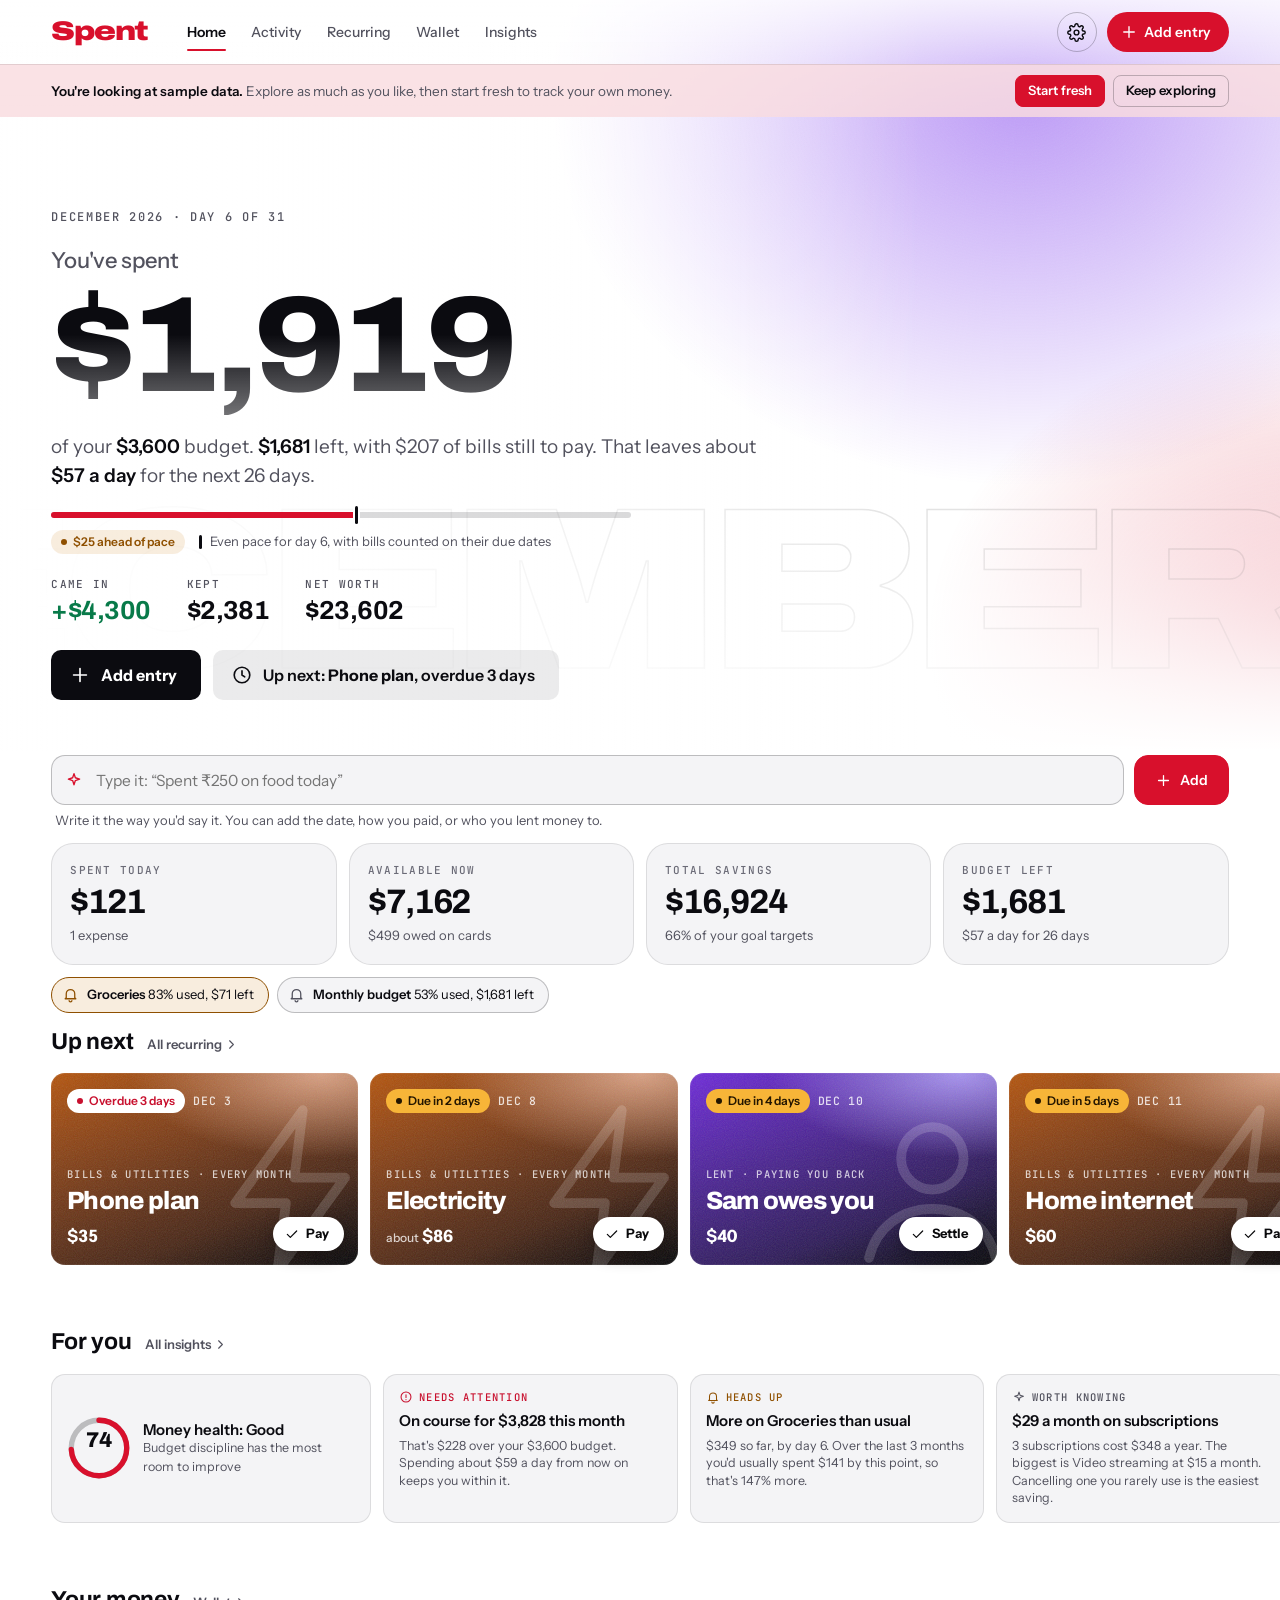
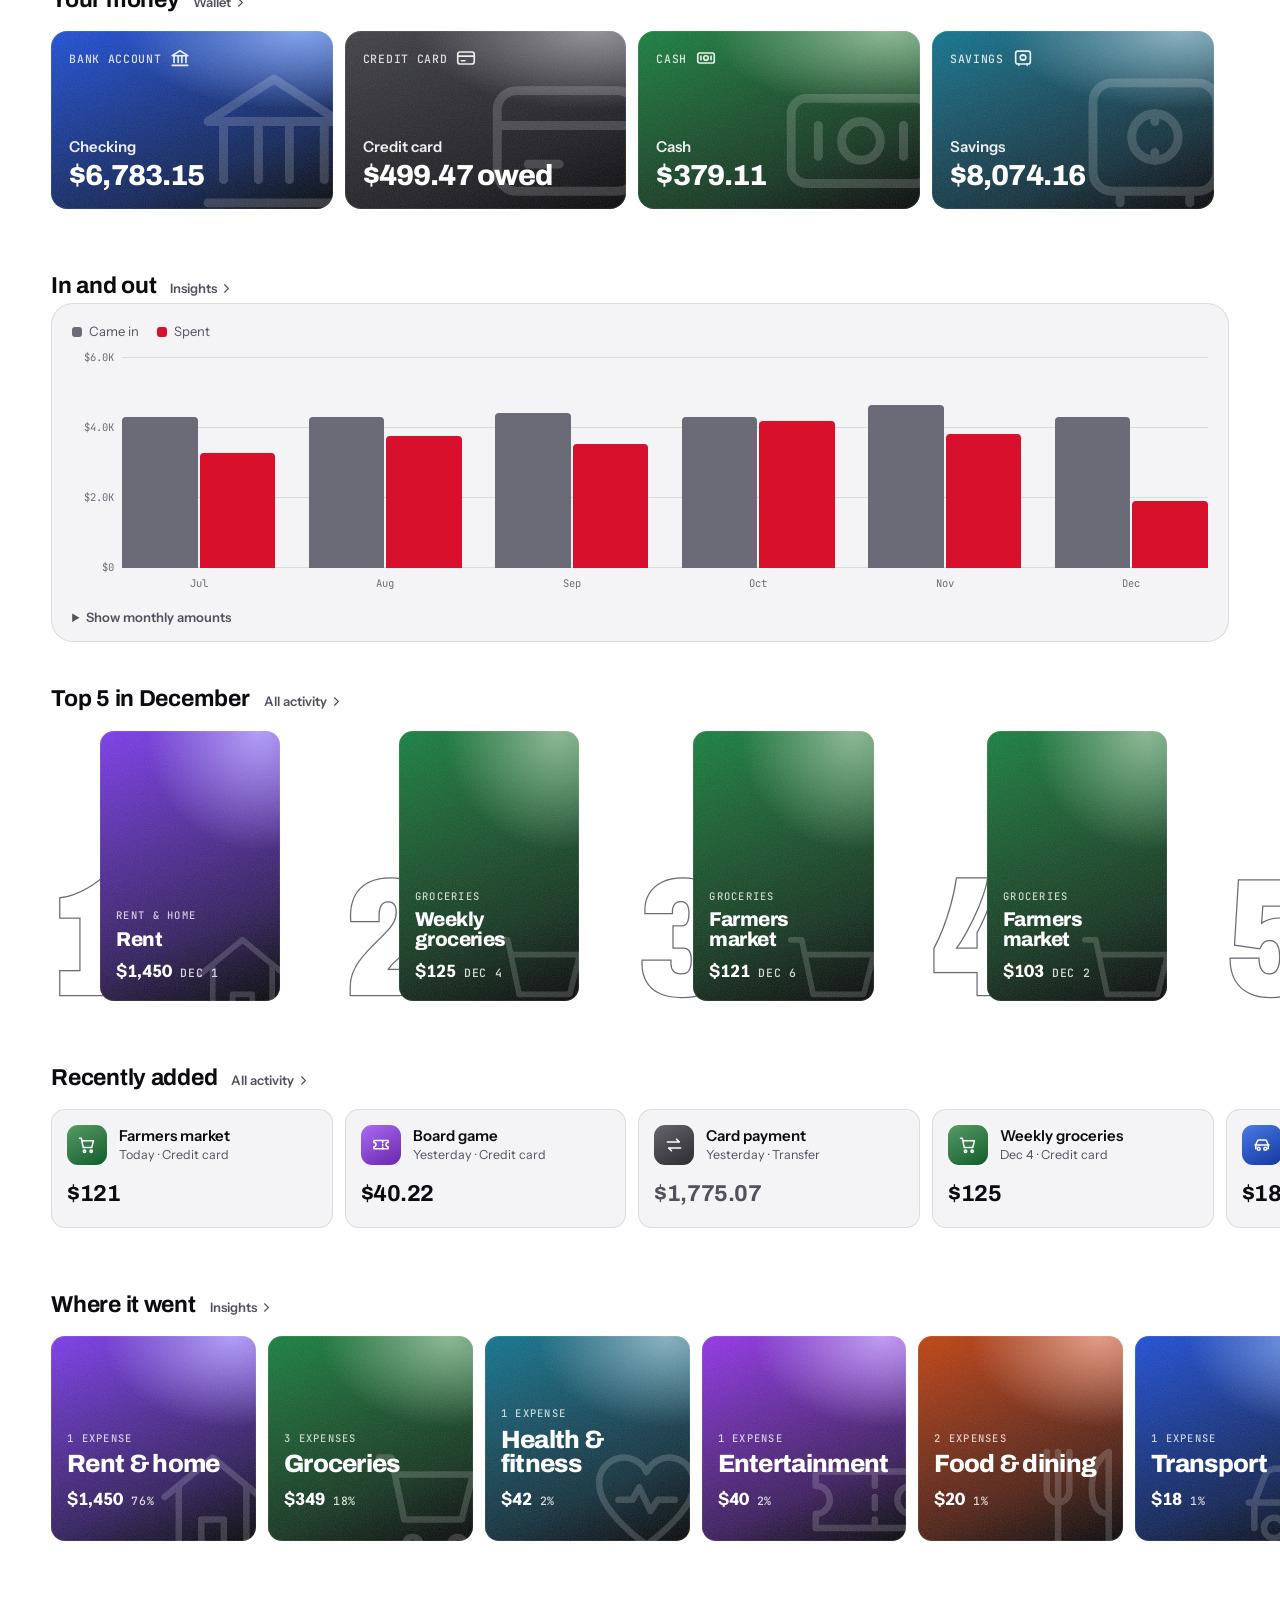
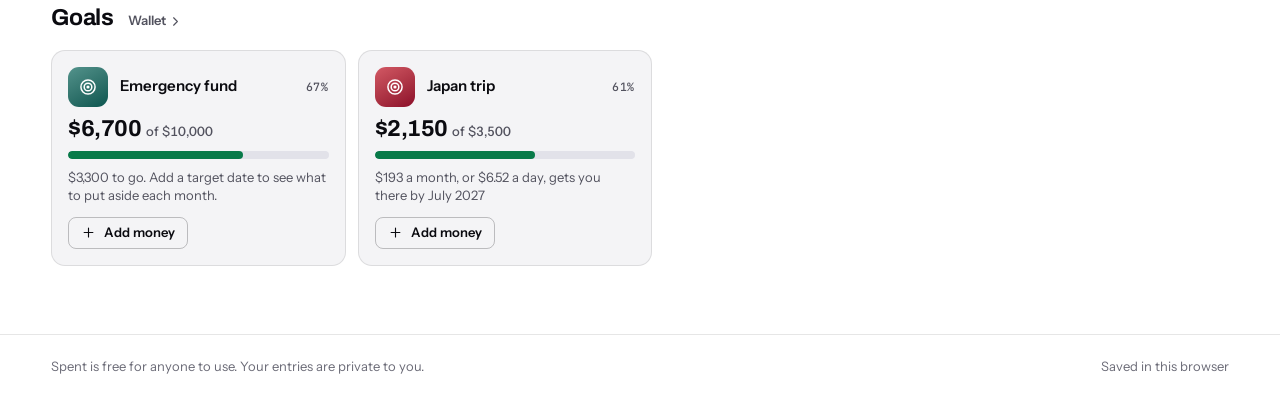
==== commit 333bd4fe: "Add quick add, automatic categories, insights and a money health score All worked out from the user'" ====
--- a/index.html
+++ b/index.html
@@ -789,6 +789,65 @@
 .sub-next { grid-column: 1 / -1; font-size: 12.5px; color: var(--fg-2); }
 .prow .pill { flex: none; }
 .insights > .card { align-self: start; }
+
+/* ================= quick add, insights, money health ================= */
+.quick { display: grid; grid-template-columns: minmax(0, 1fr) auto; gap: 6px 10px; align-items: center; }
+.quick-field { position: relative; display: flex; min-width: 0; }
+.quick-field svg { position: absolute; left: 14px; top: 50%; transform: translateY(-50%); width: 18px; height: 18px; color: var(--accent); pointer-events: none; }
+.quick-field input { width: 100%; height: 50px; padding: 0 16px 0 44px; border-radius: var(--r-m); border: 1px solid var(--line-strong); background: var(--bg-raise); font-size: 15.5px; }
+.quick-field input:focus { outline: none; border-color: var(--accent); box-shadow: 0 0 0 3px var(--accent-soft); }
+.quick .btn { height: 50px; padding-inline: 20px; border-radius: var(--r-m); }
+.quick-preview { grid-column: 1 / -1; margin: 0; padding-inline: 4px; font-size: 13px; color: var(--fg-2); }
+.quick-in { display: grid; grid-template-columns: minmax(0, 1fr) auto; gap: 8px; }
+.quick-in .quick-field input { height: 46px; font-size: 15px; background: var(--field, var(--bg)); }
+.quick-in .btn { height: 46px; }
+.cat-hint { margin-top: 8px; }
+
+.insights.smart { margin-bottom: 14px; }
+.insight-grid { display: grid; grid-template-columns: repeat(auto-fill, minmax(260px, 1fr)); gap: 10px; }
+.insight { display: grid; gap: 6px; align-content: start; padding: 14px 16px; border-radius: var(--r-m); border: 1px solid var(--line); background: var(--bg-card); color: var(--fg); text-align: left; font: inherit; }
+button.insight { cursor: pointer; }
+button.insight:hover { border-color: var(--line-strong); }
+.insight-tag { display: inline-flex; align-items: center; gap: 6px; font-family: var(--font-mono); font-size: 10.5px; font-weight: 500; letter-spacing: .12em; text-transform: uppercase; color: var(--fg-2); }
+.insight-tag svg { width: 14px; height: 14px; }
+.t-bad .insight-tag { color: var(--bad); }
+.t-warn .insight-tag { color: var(--warn); }
+.t-good .insight-tag { color: var(--good); }
+.insight-title { font-weight: 600; font-size: 15px; line-height: 1.3; overflow-wrap: anywhere; }
+.insight-body { font-size: 13.5px; line-height: 1.45; color: var(--fg-2); }
+.insight-how { font-size: 12px; line-height: 1.4; color: var(--fg-3); padding-top: 6px; border-top: 1px dashed var(--line); }
+.insight-tile { align-content: start; grid-template-columns: minmax(0, 1fr); gap: 6px; width: clamp(240px, 23vw, 300px); }
+.insight-tile .tile-meta { line-height: 1.4; }
+.score-tile { grid-template-columns: 64px minmax(0, 1fr); width: clamp(260px, 25vw, 320px); }
+
+.ring .ring-arc { stroke: var(--accent); transition: stroke-dasharray .8s cubic-bezier(.2, .8, .2, 1); }
+.ring-good .ring-arc { stroke: var(--good); }
+.ring-ok .ring-arc { stroke: var(--accent); }
+.ring-warn .ring-arc { stroke: var(--warn); }
+.ring-bad .ring-arc { stroke: var(--bad); }
+.ring-num { fill: var(--fg); font-family: var(--font-display); font-weight: var(--w-hero); font-size: 34px; letter-spacing: -.02em; }
+.ring-of { fill: var(--fg-2); font-family: var(--font-text); font-size: 10.5px; }
+.score-tile .ring-of { display: none; }
+.score-tile .ring-num { font-size: 40px; }
+.health { gap: 18px; }
+.health-top { display: flex; flex-wrap: wrap; gap: 18px 26px; align-items: center; }
+.health-top .ring { flex: none; }
+.health-sum { flex: 1 1 280px; min-width: 0; display: grid; gap: 6px; }
+.health-sum h3 { margin: 0; font-family: var(--font-display); font-weight: var(--w-hero); font-size: clamp(24px, 3vw, 32px); letter-spacing: calc(-.02em * var(--ls)); }
+.health-sum p { margin: 0; color: var(--fg-2); max-width: 70ch; }
+.health-sum .hint { color: var(--fg-3); }
+.hparts { display: grid; grid-template-columns: repeat(auto-fill, minmax(210px, 1fr)); gap: 12px; }
+.hpart { display: grid; gap: 6px; align-content: start; padding: 12px 14px; border-radius: var(--r-m); background: var(--bg-card); border: 1px solid var(--line); }
+.hpart.none { opacity: .85; }
+.hpart-top { display: flex; justify-content: space-between; gap: 10px; align-items: baseline; }
+.hpart-name { font-weight: 600; font-size: 14px; }
+.hpart-pts { font-family: var(--font-mono); font-size: 12px; color: var(--fg-2); white-space: nowrap; }
+.hpart-value { font-size: 13px; color: var(--fg); line-height: 1.4; }
+.hpart-tip { font-size: 12.5px; color: var(--fg-2); line-height: 1.4; }
+.how-list { margin: 10px 0 0; padding-left: 18px; display: grid; gap: 6px; font-size: 13px; color: var(--fg-2); line-height: 1.45; }
+.how-list b { color: var(--fg); font-weight: 600; }
+@media (max-width: 520px) { .quick .btn { padding-inline: 16px; } .quick-field input { font-size: 15px; } .quick-in { grid-template-columns: minmax(0, 1fr); } }
+.row-track:has(.insight-tile) { align-items: stretch; }
 </style>
 <script>
 /* Themes. Each one is ten colours per mode plus a few type and shape settings; every other token is derived from those.
@@ -1638,6 +1697,383 @@
   }
   const METHOD_COLORS = { upi: "#0E7490", debit: "#1D4ED8", credit: "#3F3F46", cash: "#15803D", bank: "#4338CA", wallet: "#7C3AED", other: "#52525B" };
 
+  /* ================= smart features: all worked out from your own entries, nothing is sent anywhere ================= */
+
+  /* ---------- automatic categories ---------- */
+  /* Words that point to a category. Your own past entries always win over this list. */
+  const KEYWORDS = {
+    food: "food lunch dinner breakfast brunch coffee cafe café tea chai snack snacks restaurant pizza burger biryani dosa idli thali swiggy zomato takeaway meal meals canteen bakery dessert icecream juice starbucks kfc mcdonalds dominos subway ramen sushi noodles latte croissant",
+    groceries: "grocery groceries supermarket vegetables veggies fruit fruits milk bread eggs blinkit zepto bigbasket instamart dmart kirana provisions",
+    transport: "uber ola rapido taxi cab auto rickshaw metro bus fuel petrol diesel cng parking toll fastag ride commute",
+    housing: "rent maintenance society landlord plumber electrician furniture",
+    bills: "electricity power water gas lpg cylinder internet broadband wifi phone mobile recharge postpaid prepaid bill dth airtel jio vodafone bsnl",
+    subscriptions: "subscription netflix spotify prime hotstar disney youtube icloud membership sonyliv zee5 jiocinema",
+    shopping: "amazon flipkart myntra ajio meesho nykaa clothes clothing shirt tshirt shoes sneakers jeans jacket hoodie kurta saree dress bag watch electronics gadget headphones charger shopping mall",
+    health: "doctor hospital clinic medicine medicines pharmacy chemist apollo medplus pharmeasy 1mg lab dentist gym fitness yoga protein vitamins",
+    entertainment: "movie movies cinema pvr inox bookmyshow concert show game games gaming steam playstation party club bowling",
+    travel: "flight flights airline indigo vistara hotel hostel airbnb oyo makemytrip goibibo irctc train trip holiday vacation visa luggage",
+    education: "course courses tuition fees school college books book udemy coursera exam stationery",
+    gifts: "gift gifts donation charity present birthday wedding",
+    care: "haircut salon spa barber grooming cosmetics skincare parlour",
+    salary: "salary payroll paycheck stipend wages",
+    freelance: "freelance invoice client project consulting gig",
+    interest: "interest dividend dividends returns",
+  };
+  const KEYWORD_INDEX = (() => {
+    const map = new Map();
+    for (const [cat, words] of Object.entries(KEYWORDS)) for (const w of words.split(" ")) if (!map.has(w)) map.set(w, cat);
+    return map;
+  })();
+  const normTitle = (s) => String(s || "").toLowerCase().replace(/[0-9]+/g, " ").replace(/[^\p{L}\s]/gu, " ").replace(/\s+/g, " ").trim();
+  const words = (s) => normTitle(s).split(" ").filter((w) => w.length > 1);
+  /* Past titles and the category you gave them. */
+  function titleHistory(kind) {
+    const map = new Map();
+    for (const e of state.entries) {
+      if (TYPES[e.type].cat !== kind || !e.title || !e.category) continue;
+      const k = normTitle(e.title);
+      if (!k) continue;
+      const counts = map.get(k) || new Map();
+      counts.set(e.category, (counts.get(e.category) || 0) + 1);
+      map.set(k, counts);
+    }
+    return map;
+  }
+  const topOf = (counts) => [...counts.entries()].sort((a, b) => b[1] - a[1])[0]?.[0];
+  /* The best category for some text, and where the guess came from. */
+  function guessCategory(text, kind = "expense") {
+    const key = normTitle(text);
+    if (!key) return null;
+    const valid = (id) => state.categories.some((c) => c.id === id && c.kind === kind);
+    const hist = titleHistory(kind);
+    if (hist.has(key) && valid(topOf(hist.get(key)))) return { id: topOf(hist.get(key)), from: "history" };
+    let best = null;
+    for (const [k, counts] of hist) {
+      if (k.length < 3 || !(key.startsWith(k + " ") || k.startsWith(key + " ") || (key.split(" ")[0].length >= 4 && k.split(" ")[0] === key.split(" ")[0]))) continue;
+      const total = [...counts.values()].reduce((a, b) => a + b, 0);
+      if (!best || total > best.total) best = { counts, total };
+    }
+    if (best && valid(topOf(best.counts))) return { id: topOf(best.counts), from: "history" };
+    const ws = words(text);
+    // Your own category names, then the word list
+    for (const c of state.categories) {
+      if (c.kind !== kind || c.id === "other" || c.id === "other-in") continue;
+      const nameWords = words(c.name).filter((w) => w.length > 3 && w !== "home");
+      if (nameWords.some((w) => ws.includes(w))) return { id: c.id, from: "words" };
+    }
+    const hits = new Map();
+    for (const w of ws) { const cat = KEYWORD_INDEX.get(w); if (cat && valid(cat)) hits.set(cat, (hits.get(cat) || 0) + 1); }
+    const top = [...hits.entries()].sort((a, b) => b[1] - a[1])[0];
+    return top ? { id: top[0], from: "words" } : null;
+  }
+
+  /* ---------- typed entries, like "Spent ₹250 on food today" ---------- */
+  const MONTHS = ["jan", "feb", "mar", "apr", "may", "jun", "jul", "aug", "sep", "oct", "nov", "dec"];
+  const WEEKDAYS = ["sun", "mon", "tue", "wed", "thu", "fri", "sat"];
+  const CUR_WORDS = { "₹": "INR", rs: "INR", inr: "INR", rupees: "INR", rupee: "INR", "$": "USD", usd: "USD", dollars: "USD", "€": "EUR", eur: "EUR", euros: "EUR", "£": "GBP", gbp: "GBP", pounds: "GBP" };
+  function parseQuick(input) {
+    const raw = String(input || "").trim();
+    let s = " " + raw.toLowerCase().replace(/[“”"]/g, " ").replace(/\s+/g, " ") + " ";
+    const out = { type: "", amount: 0, title: "", category: "", date: todayISO(), dateSaid: false, account: "", method: "", person: "", cur: "" };
+    const t = todayISO();
+    const cut = (re) => { s = s.replace(re, " "); };
+
+    // When
+    let m;
+    if (/\bday before yesterday\b/.test(s)) { out.date = addDays(t, -2); out.dateSaid = true; cut(/\b(on )?day before yesterday\b/); }
+    else if (/\byesterday\b/.test(s)) { out.date = addDays(t, -1); out.dateSaid = true; cut(/\b(on )?yesterday\b/); }
+    else if (/\btoday\b|\btonight\b|\bthis morning\b/.test(s)) { out.dateSaid = true; cut(/\b(today|tonight|this morning)\b/); }
+    else if ((m = s.match(/\b(\d{1,3}) days? ago\b/))) { out.date = addDays(t, -Number(m[1])); out.dateSaid = true; cut(/\b\d{1,3} days? ago\b/); }
+    else if ((m = s.match(/\b(\d{4})-(\d{2})-(\d{2})\b/)) && isDate(m[0])) { out.date = m[0]; out.dateSaid = true; cut(/\b(on )?\d{4}-\d{2}-\d{2}\b/); }
+    else if ((m = s.match(/\b(\d{1,2})\/(\d{1,2})(?:\/(\d{2,4}))?\b/) || s.match(/\b(\d{1,2})\.(\d{1,2})\.(\d{2,4})\b/))) {
+      const us = /^en-us$/i.test(LOCALE);
+      const dd = Number(us ? m[2] : m[1]), mm = Number(us ? m[1] : m[2]);
+      let yy = m[3] ? Number(m[3]) : Number(t.slice(0, 4)); if (yy < 100) yy += 2000;
+      if (mm >= 1 && mm <= 12 && dd >= 1 && dd <= 31) { out.date = dayInMonth(`${yy}-${pad(mm)}`, dd); if (!m[3] && out.date > t) out.date = dayInMonth(`${yy - 1}-${pad(mm)}`, dd); out.dateSaid = true; cut(new RegExp(`\\b(on )?${m[0].replace(/[.]/g, "\\.")}\\b`)); }
+    }
+    else if ((m = s.match(new RegExp(`\\b(\\d{1,2})(?:st|nd|rd|th)? (?:of )?(${MONTHS.join("|")})[a-z]*\\b|\\b(${MONTHS.join("|")})[a-z]* (\\d{1,2})(?:st|nd|rd|th)?\\b`)))) {
+      const dd = Number(m[1] || m[4]), mon = MONTHS.indexOf((m[2] || m[3]).slice(0, 3)) + 1;
+      let yy = Number(t.slice(0, 4));
+      out.date = dayInMonth(`${yy}-${pad(mon)}`, dd);
+      if (out.date > t) out.date = dayInMonth(`${yy - 1}-${pad(mon)}`, dd);
+      out.dateSaid = true; cut(new RegExp(`\\b(on )?${m[0]}\\b`));
+    }
+    else if ((m = s.match(new RegExp(`\\b(?:on |last )?(${WEEKDAYS.join("|")})(?:day|sday|nesday|rsday|urday|s|r|rs)?\\b`)))) {
+      const target = WEEKDAYS.indexOf(m[1]);
+      let d = t;
+      for (let i = 0; i < 7; i++) { d = addDays(t, -i); if (parseISO(d).getDay() === target) break; }
+      if (/last/.test(m[0]) && d === t) d = addDays(t, -7);
+      out.date = d; out.dateSaid = true; cut(new RegExp(`\\b${m[0]}\\b`));
+    }
+
+    // How much
+    m = s.match(/(₹|\$|€|£)?\s*\b(rs\.?|inr|usd|eur|gbp)?\s*(\d[\d,]*(?:\.\d{1,2})?)\s*(k|thousand|lakh|lac|lakhs)?\b\s*(rupees?|dollars?|euros?|pounds?|rs|inr)?/);
+    if (m) {
+      let n = parseFloat(m[3].replace(/,/g, ""));
+      const mult = m[4] ? (m[4].startsWith("k") || m[4] === "thousand" ? 1e3 : 1e5) : 1;
+      n *= mult;
+      if (n > 0) out.amount = round2(n);
+      const cw = (m[1] || m[2] || m[5] || "").replace(".", "");
+      if (CUR_WORDS[cw] && CUR_WORDS[cw] !== state.settings.currency) out.cur = CUR_WORDS[cw];
+      s = s.replace(m[0], " ");
+    }
+
+    // What kind of entry
+    const rules = [
+      ["collected", /\b(paid me back|gave me back|got back|returned (?:the |my )?money)\b/],
+      ["repaid", /\b(paid back|repaid|returned to)\b/],
+      ["lent", /\b(lent|loaned)\b/],
+      ["borrowed", /\b(borrowed)\b/],
+      ["refund", /\b(refund|refunded|cashback)\b/],
+      ["transfer", /\b(transferred|transfer|moved)\b/],
+      ["income", /\b(got paid|received|earned|salary|income|credited|bonus)\b/],
+      ["expense", /\b(spent|paid|bought|purchased|spend|cost)\b/],
+    ];
+    for (const [type, re] of rules) if (re.test(s)) { out.type = type; break; }
+    if (!out.type) out.type = "expense";
+
+    // Who, for money between people
+    if (TYPES[out.type].person) {
+      const pm = out.type === "collected" ? raw.match(/^\s*([A-Z][\p{L}'-]+(?: [A-Z][\p{L}'-]+)?)\s+(?:paid|gave|returned)/u) || raw.match(/\bfrom ([A-Z][\p{L}'-]+(?: [A-Z][\p{L}'-]+)?)/u)
+        : out.type === "borrowed" ? raw.match(/\bfrom ([\p{L}][\p{L}'-]*(?: [A-Z][\p{L}'-]+)?)/u)
+        : raw.match(/\bto ([\p{L}][\p{L}'-]*(?: [A-Z][\p{L}'-]+)?)/u) || raw.match(/\b(?:lent|loaned|paid back|repaid)\s+([A-Z][\p{L}'-]+)/u);
+      if (pm) { const name = pm[1].trim(); if (!/^(the|my|a|an|me|him|her|them|for|on)$/i.test(name)) { out.person = name.replace(/(^|\s)\p{Ll}/gu, (c) => c.toUpperCase()); s = s.replace(new RegExp(`\\b(to|from)?\\s*${name.toLowerCase().replace(/[.*+?^${}()|[\]\\]/g, "\\$&")}\\b`), " "); } }
+    }
+
+    // How it was paid, and from which account
+    const methodRules = [["upi", /\b(upi|gpay|google pay|phonepe|phone pe|paytm|bhim)\b/], ["debit", /\bdebit card\b/], ["credit", /\b(credit card|card)\b/], ["cash", /\bcash\b/], ["bank", /\b(bank transfer|neft|imps|rtgs|net ?banking)\b/], ["wallet", /\bwallet\b/]];
+    for (const [k, re] of methodRules) if (re.test(s)) { out.method = k; s = s.replace(re, " "); break; }
+    const live = state.accounts.filter((a) => !a.archived);
+    const byName = live.filter((a) => a.name.length > 2).sort((a, b) => b.name.length - a.name.length);
+    const mention = (prefix) => byName.find((a) => new RegExp(`\\b${prefix}\\s+(?:my\\s+)?${a.name.toLowerCase().replace(/[.*+?^${}()|[\]\\]/g, "\\$&")}\\b`).test(s));
+    if (out.type === "transfer") {
+      const to = mention("(?:to|into)"), from = mention("from");
+      if (to) { out.to = to.id; s = s.replace(new RegExp(`\\b(to|into)\\s+(my\\s+)?${to.name.toLowerCase()}\\b`), " "); }
+      if (from) { out.account = from.id; s = s.replace(new RegExp(`\\bfrom\\s+(my\\s+)?${from.name.toLowerCase()}\\b`), " "); }
+    }
+    const named = out.account ? null : byName.find((a) => a.id !== out.to && s.includes(" " + a.name.toLowerCase() + " "));
+    if (named) { out.account = named.id; s = s.replace(named.name.toLowerCase(), " "); }
+    else if (out.method) {
+      const want = { cash: ["cash"], credit: ["card"], wallet: ["wallet"], upi: ["bank", "wallet"], debit: ["bank"], bank: ["bank"] }[out.method] || [];
+      out.account = (live.find((a) => want.includes(a.type)) || {}).id || "";
+    }
+    // What for: the words after "on", "for" or "at", otherwise whatever is left, without filler at either end
+    const FILLER = new Set("i i've ive have has just spent spend paid pay bought purchased got received earned lent loaned borrowed transferred moved refund refunded back me to from the a an via by using with through my for on at in of and was is worth rupee rupees rs inr dollar dollars euro euros pound pounds".split(" "));
+    const phrase = (s.match(/\b(?:on|for|at)\s+([^]+?)\s*$/) || [])[1] || s;
+    const ws = phrase.replace(/[^\p{L}\p{N}&' -]/gu, " ").split(/\s+/).filter(Boolean);
+    while (ws.length && FILLER.has(ws[0])) ws.shift();
+    while (ws.length && FILLER.has(ws[ws.length - 1])) ws.pop();
+    let title = ws.join(" ");
+    const kind = TYPES[out.type].cat;
+    if (kind) {
+      const g = guessCategory(title || raw, kind) || guessCategory(raw, kind);
+      out.category = g ? g.id : "";
+      // A title that is only the category's name says nothing more
+      const nameWords = words(catById(out.category, kind).name);
+      if (out.category && words(title).length && words(title).every((w) => nameWords.includes(w))) title = "";
+    } else if (out.type === "transfer") title = "";
+    if (title) { const at = raw.toLowerCase().indexOf(title.toLowerCase()); if (at >= 0) title = raw.slice(at, at + title.length); }
+    out.title = title ? title[0].toUpperCase() + title.slice(1) : "";
+    return out;
+  }
+  /* A readable summary of what was understood. */
+  function quickSummary(q) {
+    if (!q.amount) return "";
+    const bits = [TYPES[q.type].label, money(q.amount)];
+    if (q.cur) bits[1] = `${q.amount} ${q.cur}`;
+    if (q.person) bits.push(q.person);
+    if (q.title) bits.push(q.title);
+    if (q.category) bits.push(catById(q.category, TYPES[q.type].cat).name);
+    bits.push(relDay(q.date));
+    if (q.method) bits.push(METHODS[q.method]);
+    if (q.account) bits.push(acctName(q.account));
+    if (q.to) bits.push(`to ${acctName(q.to)}`);
+    return bits.join(" · ");
+  }
+
+  /* ---------- insights ---------- */
+  const median = (xs) => { if (!xs.length) return 0; const a = [...xs].sort((x, y) => x - y), h = a.length >> 1; return a.length % 2 ? a[h] : (a[h - 1] + a[h]) / 2; };
+  const discretionary = (list) => list.filter((e) => e.type === "expense" && !e.recurringId);
+  /* Spending in a month up to a given day of it, so a part-month can be compared fairly. */
+  function spentByDay(m, day, catId = null) {
+    const to = `${m}-${pad(Math.min(day, daysInMonth(m)))}`;
+    let n = 0;
+    for (const e of state.entries) if (e.date >= `${m}-01` && e.date <= to && (!catId || e.category === catId)) n += spendOf(e);
+    return round2(n);
+  }
+  /* What you're on course to spend this month: spending so far, plus your usual daily spending for the days left,
+     plus bills still to come. Early in the month it leans on the last three months instead of a few days. */
+  function forecastMonth(m = monthOf(todayISO())) {
+    const t = todayISO(), days = daysInMonth(m), day = m === monthOf(t) ? Number(t.slice(8)) : days;
+    const list = entriesIn(m), spent = Math.max(0, totals(list).spent);
+    const discSoFar = sum(discretionary(list).filter((e) => e.date <= t).map((e) => e.amount));
+    const past = [1, 2, 3].map((i) => addMonths(m, -i)).filter((mm) => entriesIn(mm).length);
+    const pastDaily = past.length ? sum(past.map((mm) => sum(discretionary(entriesIn(mm)).map((e) => e.amount)) / daysInMonth(mm))) / past.length : 0;
+    const thisDaily = day ? discSoFar / day : 0;
+    const w = past.length ? Math.min(1, day / 14) : 1;
+    const daily = thisDaily * w + pastDaily * (1 - w);
+    const bills = billsIn(m, t);
+    const left = days - day;
+    const projected = round2(spent + daily * left + bills.unpaid);
+    return { projected, daily: round2(daily), billsLeft: bills.unpaid, day, days, past: past.length };
+  }
+  /* Things worth knowing about a month, most important first. Each says how it was worked out. */
+  function findInsights(m = monthOf(todayISO())) {
+    const t = todayISO(), out = [], isCur = m === monthOf(t);
+    const list = entriesIn(m), { spent, income } = totals(list);
+    if (!list.length) return out;
+    const day = isCur ? Number(t.slice(8)) : daysInMonth(m);
+    const past = [1, 2, 3].map((i) => addMonths(m, -i)).filter((mm) => entriesIn(mm).length);
+    const B = budgetFor(m);
+
+    // 1. Where the month is heading
+    if (isCur && day < daysInMonth(m)) {
+      const f = forecastMonth(m);
+      const avg = past.length ? sum(past.map((mm) => Math.max(0, totals(entriesIn(mm)).spent))) / past.length : 0;
+      const how = `Your spending so far (${W(spent)}), plus about ${W(f.daily)} a day for the ${plural(f.days - f.day, "day")} left${f.billsLeft ? `, plus ${W(f.billsLeft)} of bills still due` : ""}.${f.past && f.day < 14 ? " Early in the month this leans on your last three months." : ""}`;
+      if (B.total > 0 && f.projected > B.total) out.push({ id: "forecast", tone: "bad", title: `On course for ${W(f.projected)} this month`, body: `That's ${W(f.projected - B.total)} over your ${W(B.total)} budget. Spending about ${W(Math.max(0, (B.total - spent - f.billsLeft) / Math.max(1, f.days - f.day)))} a day from now on keeps you within it.`, how });
+      else if (B.total > 0) out.push({ id: "forecast", tone: "good", title: `On course for ${W(f.projected)} this month`, body: `That leaves about ${W(B.total - f.projected)} of your ${W(B.total)} budget unspent.`, how });
+      else out.push({ id: "forecast", tone: "info", title: `On course for ${W(f.projected)} this month`, body: avg ? `Your average over the last ${plural(past.length, "month")} was ${W(avg)}.` : "Set a monthly budget to see how that compares.", how });
+    }
+
+    // 2. Spending more than came in
+    if (income > 0 && spent > income) out.push({ id: "overspend", tone: "bad", title: "Spending more than came in", body: `${W(spent)} went out against ${W(income)} in. That's ${W(spent - income)} more than you earned this month.`, how: "Spending is your expenses minus refunds. Income counts only entries marked as income, not transfers or money borrowed." });
+
+    // 3. Categories ahead of their usual pace, or over their budget
+    if (past.length) {
+      const cats = catTotals(list);
+      const flagged = [];
+      for (const ct of cats) {
+        const usual = sum(past.map((mm) => spentByDay(mm, day, ct.id))) / past.length;
+        const now = spentByDay(m, day, ct.id);
+        const floor = Math.max(spent * 0.03, 1);
+        if (usual > 0 && now > usual * 1.3 && now - usual >= floor) flagged.push({ ct, now, usual });
+      }
+      flagged.sort((a, b) => (b.now - b.usual) - (a.now - a.usual));
+      for (const x of flagged.slice(0, 2)) {
+        const c = catById(x.ct.id);
+        out.push({ id: "cat-" + c.id, tone: "warn", title: `More on ${c.name} than usual`, body: `${W(x.now)} so far${isCur ? `, by day ${day}` : ""}. Over the last ${plural(past.length, "month")} you'd usually spent ${W(x.usual)} by this point, so that's ${Math.round((x.now / x.usual - 1) * 100)}% more.`, how: `Compares spending in ${c.name} up to day ${day} of this month with the average up to the same day of the ${plural(past.length, "month")} before.`, act: `data-act="go-cat" data-cat="${esc(c.id)}"` });
+      }
+    }
+    for (const b of budgetStatus(m)) {
+      if (!b.id || b.level < 100) continue;
+      out.push({ id: "over-" + b.id, tone: "bad", title: `${b.name} is over budget`, body: `${W(b.spent)} spent against a ${W(b.total)} limit, ${W(b.spent - b.total)} over.`, how: "From the category budgets you set under Budgets.", act: `data-act="go-cat" data-cat="${esc(b.id)}"` });
+    }
+
+    // 4. One-off spending far above what's normal for its category
+    const from = addDays(`${m}-01`, -90);
+    const unusual = [];
+    for (const e of discretionary(list)) {
+      const prior = state.entries.filter((x) => x.type === "expense" && !x.recurringId && x.category === e.category && x.date >= from && x.date < `${m}-01`).map((x) => x.amount);
+      if (prior.length < 5) continue;
+      const med = median(prior);
+      if (med > 0 && e.amount >= med * 3 && e.amount >= Math.max(spent * 0.02, med + 1)) unusual.push({ e, med, x: e.amount / med });
+    }
+    unusual.sort((a, b) => b.e.amount - a.e.amount);
+    for (const u of unusual.slice(0, 2)) {
+      const c = catById(u.e.category);
+      out.push({ id: "odd-" + u.e.id, tone: "info", title: `An unusually big ${c.name.toLowerCase()} spend`, body: `${W(u.e.amount)} on ${entryTitle(u.e)}, ${fDate(u.e.date)}. That's about ${Math.round(u.x)} times your usual ${c.name.toLowerCase()} spend of ${W(u.med)}.`, how: `Flags spending at least three times the typical (median) amount you spent in ${c.name} over the previous 90 days.`, act: `data-act="edit-entry" data-id="${esc(u.e.id)}"` });
+    }
+
+    // 5. Small things that add up
+    const since = addDays(isCur ? t : `${m}-${pad(daysInMonth(m))}`, -29);
+    const groups = new Map();
+    for (const e of state.entries) {
+      if (e.type !== "expense" || e.recurringId || e.date < since || e.date > (isCur ? t : `${m}-${pad(daysInMonth(m))}`)) continue;
+      const k = normTitle(e.title).split(" ")[0] || "";
+      if (k.length < 3) continue;
+      const g = groups.get(k) || { k, n: 0, total: 0, title: e.title, cat: e.category };
+      g.n++; g.total += e.amount; groups.set(k, g);
+    }
+    const habit = [...groups.values()].filter((g) => g.n >= 8).sort((a, b) => b.total - a.total)[0];
+    if (habit) out.push({ id: "habit", tone: "info", title: `${habit.n} × “${habit.k}” in the last 30 days`, body: `That's ${W(habit.total)}. Cutting it by half would save about ${W(habit.total / 2)} a month, or ${W(habit.total * 6)} a year.`, how: "Groups the last 30 days of everyday spending by its description and picks the most frequent one that you bought eight times or more." });
+
+    // 6. Subscriptions
+    const subs = subscriptions();
+    if (subs.list.length >= 2) out.push({ id: "subs", tone: "info", title: `${W(subs.monthly)} a month on subscriptions`, body: `${plural(subs.list.length, "subscription")} cost ${W(subs.yearly)} a year. The biggest is ${subs.list[0].r.name} at ${W(subs.list[0].monthly)} a month. Cancelling one you rarely use is the easiest saving.`, how: "Adds up active recurring payments in the Subscriptions category, converting yearly and quarterly ones to a monthly amount.", act: `data-act="go-subs"` });
+
+    // 7. Against earlier months
+    if (past.length) {
+      const before = sum(past.map((mm) => spentByDay(mm, day))) / past.length;
+      const now = spentByDay(m, day);
+      if (before > 0 && Math.abs(now - before) / before >= 0.1) {
+        const up = now > before;
+        out.push({ id: "trend", tone: up ? "warn" : "good", title: up ? "Spending more than your usual month" : "Spending less than your usual month", body: `${W(now)} by day ${day}, against an average of ${W(before)} at the same point of the last ${plural(past.length, "month")}. That's ${Math.round(Math.abs(now / before - 1) * 100)}% ${up ? "more" : "less"}.`, how: "Compares spending up to today's date with the same days of earlier months, so a part-month is compared fairly." });
+      }
+    }
+
+    // 8. No-spend days
+    if (isCur) {
+      const ns = noSpendStats(`${m}-01`, t);
+      if (ns.count >= 3) out.push({ id: "nospend", tone: "good", title: `${ns.count} no-spend days so far`, body: `Your longest run this month is ${plural(ns.longest, "day")}. Days with only recurring bills count as no-spend days.`, how: "Counts days with no spending apart from recurring bills, from your first entry onwards.", act: `data-act="go-calendar"` });
+    }
+
+    const rank = { bad: 0, warn: 1, info: 2, good: 3 };
+    return out.sort((a, b) => rank[a.tone] - rank[b.tone]);
+  }
+
+  /* ---------- financial health score ---------- */
+  /* Five parts, each out of 20. A part you have no data for is left out, and the rest are scaled to 100.
+     It's worked out only from what you've entered here, and it is not a credit score. */
+  function healthScore() {
+    const t = todayISO(), cur = monthOf(t);
+    let months = [1, 2, 3].map((i) => addMonths(cur, -i)).filter((m) => entriesIn(m).length);
+    const partial = !months.length;
+    if (partial && entriesIn(cur).length) months = [cur];
+    const parts = [];
+    const pct = (x) => Math.round(x * 100);
+    const clamp01 = (x) => Math.max(0, Math.min(1, x));
+    const span = months.length ? `${plural(months.length, "month")}` : "";
+    const monthTotals = months.map((m) => totals(entriesIn(m)));
+    const avgSpend = monthTotals.length ? sum(monthTotals.map((x) => Math.max(0, x.spent))) / monthTotals.length : 0;
+    const avgIncome = monthTotals.length ? sum(monthTotals.map((x) => x.income)) / monthTotals.length : 0;
+
+    // Savings rate: 20% or more of income kept scores full marks
+    const withIncome = monthTotals.filter((x) => x.income > 0);
+    if (withIncome.length) {
+      const rate = sum(withIncome.map((x) => x.income - x.spent)) / sum(withIncome.map((x) => x.income));
+      parts.push({ id: "save", name: "Savings rate", pts: clamp01(rate / 0.2) * 20, value: rate >= 0 ? `You keep ${pct(rate)}% of what comes in` : `You spend ${pct(-rate)}% more than comes in`, tip: rate >= 0.2 ? "" : `Keeping 20% of your income scores full marks. That's about ${W(Math.max(0, avgIncome * 0.2 - (avgIncome - avgSpend)))} a month more than now.`, how: `Income minus spending, divided by income, over the last ${span}. 20% or more scores 20.` });
+    } else parts.push({ id: "save", name: "Savings rate", pts: null, value: "No income logged yet", tip: "Add your income so this can be worked out.", how: "Income minus spending, divided by income. 20% or more scores 20." });
+
+    // Budget discipline: share of months, and of category budgets, kept within their limit
+    const checks = [];
+    for (const m of months) for (const b of budgetStatus(m)) checks.push(b.spent <= b.total);
+    if (checks.length) {
+      const kept = checks.filter(Boolean).length / checks.length;
+      parts.push({ id: "budget", name: "Budget discipline", pts: kept * 20, value: `${checks.filter(Boolean).length} of ${checks.length} budgets kept`, tip: kept >= 1 ? "" : "Check the categories that went over and either spend less there or set a more realistic limit.", how: `Every monthly and category budget over the last ${span}, counting how many you stayed within.` });
+    } else parts.push({ id: "budget", name: "Budget discipline", pts: null, value: "No budgets set", tip: "Set a monthly budget, or a few category budgets, to score this.", how: "Every monthly and category budget, counting how many you stayed within." });
+
+    // Spending consistency: how much everyday spending swings from month to month
+    const disc = months.map((m) => sum(discretionary(entriesIn(m)).map((e) => e.amount)));
+    if (disc.length >= 2 && !partial) {
+      const mean = sum(disc) / disc.length, sd = Math.sqrt(disc.reduce((n, x) => n + (x - mean) ** 2, 0) / disc.length);
+      const cv = mean > 0 ? sd / mean : 0;
+      parts.push({ id: "steady", name: "Spending consistency", pts: clamp01((0.5 - cv) / 0.4) * 20, value: `Everyday spending varies by about ${pct(cv)}% a month`, tip: cv <= 0.1 ? "" : "Big swings usually come from one-off purchases. Planning for them, for example with a goal, smooths things out.", how: "How much everyday spending (not recurring bills) changes between months. A change of 10% or less scores 20, 50% or more scores 0." });
+    } else parts.push({ id: "steady", name: "Spending consistency", pts: null, value: "Needs two full months", tip: "This appears once you have two full months of entries.", how: "How much everyday spending changes between months." });
+
+    // Debt: what you owe on cards and to people, against a month's income
+    const bal = balances(), liq = liquidity(bal), ppl = people();
+    const owe = liq.cardOwed + sum(ppl.filter((p) => p.balance < 0).map((p) => -p.balance));
+    const late = ppl.filter((p) => p.balance < 0 && debtStatus(p)?.overdue).length;
+    const base = avgIncome || avgSpend;
+    if (months.length && (base > 0 || owe === 0)) {
+      const ratio = base > 0 ? owe / base : 0;
+      parts.push({ id: "debt", name: "Debt management", pts: Math.max(0, clamp01(1 - ratio) * 20 - late * 5), value: owe ? `You owe ${W(owe)}, ${pct(ratio)}% of a month's ${avgIncome ? "income" : "spending"}${late ? `, with ${plural(late, "repayment")} overdue` : ""}` : "You don't owe anything", tip: owe === 0 ? "" : late ? "Pay back what's overdue first: each late repayment costs 5 points." : "Paying off card balances in full each month keeps this high.", how: "What you owe on credit cards and to people, compared with a month's income. Owing nothing scores 20; owing a month's income or more scores 0. Each overdue repayment takes off 5." });
+    }
+
+    // Emergency savings: savings, investments and goals against three months of spending
+    if (avgSpend > 0) {
+      const monthsCovered = liq.saved / avgSpend;
+      parts.push({ id: "safety", name: "Emergency savings", pts: clamp01(monthsCovered / 3) * 20, value: `Your savings would cover ${monthsCovered >= 10 ? Math.round(monthsCovered) : monthsCovered.toFixed(1)} months of spending`, tip: monthsCovered >= 3 ? "" : `Three months of spending, about ${W(avgSpend * 3)}, scores full marks. A goal for it helps.`, how: "Money in savings, investment and goal accounts, divided by your average monthly spending. Three months or more scores 20." });
+    } else parts.push({ id: "safety", name: "Emergency savings", pts: null, value: "No spending logged yet", tip: "This appears once you've logged a month of spending.", how: "Savings, investments and goals, divided by your average monthly spending." });
+
+    const scored = parts.filter((p) => p.pts !== null);
+    const score = scored.length ? Math.round((sum(scored.map((p) => p.pts)) / (scored.length * 20)) * 100) : null;
+    const label = score === null ? "Not enough data" : score >= 80 ? "Strong" : score >= 60 ? "Good" : score >= 40 ? "Fair" : "Needs attention";
+    const tips = parts.filter((p) => p.tip && p.pts !== null).sort((a, b) => a.pts - b.pts).slice(0, 2);
+    return { score, label, parts, tips, partial, months: months.length };
+  }
+
   /* ================= sample data ================= */
   function mulberry32(a) { return () => { a |= 0; a = (a + 0x6D2B79F5) | 0; let t = Math.imul(a ^ (a >>> 15), 1 | a); t = (t + Math.imul(t ^ (t >>> 7), 61 | t)) ^ t; return ((t ^ (t >>> 14)) >>> 0) / 4294967296; }; }
   /* Six months of a believable household, scaled to the visitor's currency, so the first screen shows what the app does. */
@@ -2112,7 +2548,7 @@
     const streak = noSpendStreak(), liq = liquidity(bal);
     const goalTarget = sum(goals.map((a) => a.target)), goalSaved = sum(goals.map((a) => bal.get(a.id) || 0));
     const left = round2(budget - spent), perDay = Math.max(0, left - bills.unpaid) / daysLeft;
-    const glance = `<section class="wrap home-kpis" aria-label="Today at a glance"><div class="kpis">
+    const glance = `<section class="wrap home-kpis" aria-label="Today at a glance">${quickForm()}<div class="kpis">
         ${kpi("Spent today", W(todaySpent), nToday ? plural(nToday, "expense") : streak > 1 ? `No-spend streak: ${plural(streak, "day")}` : "Nothing yet today")}
         ${kpi("Available now", signed(liq.available, { whole: true }), liq.cardOwed > 0 ? `${W(liq.cardOwed)} owed on cards` : "Cash, bank and wallets", liq.available < 0 ? "bad" : "")}
         ${kpi("Total savings", W(liq.saved), goalTarget > 0 ? `${Math.round((goalSaved / goalTarget) * 100)}% of your goal targets` : "Savings, investments and goals")}
@@ -2126,6 +2562,8 @@
 
     const rows = [];
     rows.push(row("Up next", "#recurring", "All recurring", upcomingCards.length ? upcomingCards.map((x) => x.html).join("") : emptyTile("Add rent, subscriptions, bills and your salary, and you'll see what's coming up.", "add-rec", "Add recurring")));
+    const forYou = forYouRow();
+    if (forYou) rows.push(forYou);
     if (accts.length) rows.push(row("Your money", "#wallet", "Wallet", accts.map((a) => acctCard(a, bal.get(a.id) || 0)).join("")));
     if (mt.some((x) => x.income > 0 || x.spent > 0)) rows.push(`<section class="row"><div class="wrap row-head"><h2>In and out</h2><a class="see-all" href="#insights">Insights${svg("right")}</a></div><div class="wrap"><div class="card home-chart">${flowChart(months6, mt)}</div></div></section>`);
     const top = list.filter((e) => e.type === "expense").sort((a, b) => b.amount - a.amount).slice(0, 5);
@@ -2525,7 +2963,95 @@
         ${kpi("Came in", W(income), nIncome ? plural(nIncome, "income entry", "income entries") : "No income logged")}
         ${income > 0 ? kpi(net >= 0 ? "Kept" : "Short by", W(Math.abs(net)), net >= 0 ? `A savings rate of ${Math.round((net / income) * 100)}%` : "You spent more than came in", net >= 0 ? "good" : "bad") : kpi("Kept", "None yet", "Add income to see your savings rate")}
         ${kpi(`Spending against ${prevName}`, changeText, change === null ? `Nothing logged for ${prevName}` : isCur ? `${W(prev)} at the same point` : `${W(prev)} in ${prevName}`, change === null ? "" : change > 0.05 ? "warn" : change < -0.05 ? "good" : "")}
-      </div>${body}</div>`;
+      </div><div class="insights smart">${smartSection(p)}</div>${body}</div>`;
+  }
+
+  /* ================= smart features on screen ================= */
+  const TONE = { bad: ["alert", "Needs attention"], warn: ["bell", "Heads up"], info: ["spark", "Worth knowing"], good: ["check", "Good news"] };
+  Object.assign(ICONS, { spark: '<path d="M12 3.5 13.8 9l5.7 1.8-5.7 1.9L12 18.5l-1.8-5.8L4.5 10.8 10.2 9z"/>', heart: '<path d="M20.4 8.7c0 5-8.4 10.8-8.4 10.8S3.6 13.7 3.6 8.7A4.4 4.4 0 0 1 12 6.6a4.4 4.4 0 0 1 8.4 2.1z"/>' });
+
+  function insightCard(x) {
+    const [icon, label] = TONE[x.tone];
+    const tag = x.act ? "button" : "div";
+    return `<${tag}${x.act ? ` type="button" ${x.act}` : ""} class="insight t-${x.tone}">
+      <span class="insight-tag">${svg(icon)}${label}</span>
+      <span class="insight-title">${esc(x.title)}</span>
+      <span class="insight-body">${esc(x.body)}</span>
+      ${x.how ? `<span class="insight-how">${esc(x.how)}</span>` : ""}
+    </${tag}>`;
+  }
+  /* The score as a ring, drawn to scale: the arc covers score/100 of the circle. */
+  function scoreRing(score, size = 132) {
+    const r = 52, c = 2 * Math.PI * r, f = score === null ? 0 : score / 100;
+    const tone = score === null ? "none" : score >= 80 ? "good" : score >= 60 ? "ok" : score >= 40 ? "warn" : "bad";
+    return `<svg class="ring ring-${tone}" viewBox="0 0 120 120" width="${size}" height="${size}" role="img" aria-label="${score === null ? "No score yet" : `Score ${score} out of 100`}">
+      <circle cx="60" cy="60" r="${r}" fill="none" stroke="var(--line-strong)" stroke-width="10"/>
+      <circle class="ring-arc" cx="60" cy="60" r="${r}" fill="none" stroke-width="10" stroke-linecap="round" stroke-dasharray="${(c * f).toFixed(1)} ${c.toFixed(1)}" transform="rotate(-90 60 60)"/>
+      <text x="60" y="58" text-anchor="middle" class="ring-num">${score === null ? "–" : score}</text>
+      <text x="60" y="80" text-anchor="middle" class="ring-of">out of 100</text></svg>`;
+  }
+  function healthCard(h) {
+    const parts = h.parts.map((p) => `<div class="hpart${p.pts === null ? " none" : ""}">
+        <div class="hpart-top"><span class="hpart-name">${esc(p.name)}</span><span class="hpart-pts">${p.pts === null ? "Not scored" : `${Math.round(p.pts)} / 20`}</span></div>
+        <span class="meter${p.pts === null ? "" : p.pts >= 16 ? " good" : p.pts >= 8 ? " warn" : " bad"}" role="img" aria-label="${p.pts === null ? "Not scored" : `${Math.round(p.pts)} of 20 points`}"><i style="width:${p.pts === null ? 0 : (p.pts / 20) * 100}%"></i></span>
+        <span class="hpart-value">${esc(p.value)}</span>
+        ${p.tip ? `<span class="hpart-tip">${esc(p.tip)}</span>` : ""}
+      </div>`).join("");
+    const how = h.parts.map((p) => `<li><b>${esc(p.name)}.</b> ${esc(p.how)}</li>`).join("");
+    return `<section class="card health span2" aria-label="Money health score">
+      <div class="health-top">
+        ${scoreRing(h.score)}
+        <div class="health-sum"><p class="eyebrow">Money health</p><h3>${esc(h.label)}</h3>
+          <p>${h.score === null ? "Add a few weeks of entries, with your income, to see a score." : h.tips.length ? `To improve it: ${esc(h.tips.map((t) => t.tip.replace(/\.$/, "")).join(". "))}.` : "Everything we can measure looks healthy. Keep it up."}</p>
+          <p class="hint">This isn't a credit score. It's worked out only from what you've entered in Spent${h.partial ? ", and for now only from this month so far" : `, over the last ${plural(h.months, "month")}`}. Nothing is sent anywhere.</p></div>
+      </div>
+      <div class="hparts">${parts}</div>
+      <details class="tbl"><summary>How the score is worked out</summary><ul class="how-list"><li>Five parts, each scored out of 20. Parts without enough data are left out and the rest are scaled to 100.</li>${how}</ul></details>
+    </section>`;
+  }
+  /* Home: the score and the top few insights */
+  function forYouRow() {
+    const h = healthScore(), list = findInsights().slice(0, 4);
+    if (h.score === null && !list.length) return "";
+    const scoreTile = `<button type="button" class="tile score-tile" data-act="go-health">${scoreRing(h.score, 64)}<span class="min0"><span class="tile-title">Money health: ${esc(h.label)}</span><span class="tile-meta">${h.tips[0] ? esc(h.tips[0].name) + " has the most room to improve" : "See how it's worked out"}</span></span></button>`;
+    const tiles = list.map((x) => `<button type="button" class="tile insight-tile t-${x.tone}" ${x.act || 'data-act="go-insights"'}><span class="insight-tag">${svg(TONE[x.tone][0])}${TONE[x.tone][1]}</span><span class="tile-title">${esc(x.title)}</span><span class="tile-meta">${esc(x.body)}</span></button>`).join("");
+    return row("For you", "#insights", "All insights", scoreTile + tiles);
+  }
+  /* Insights page: the score, then what stands out this month */
+  function smartSection(p) {
+    const h = healthScore();
+    const m = monthOf(ui.anchor);
+    const list = p === "month" ? findInsights(m) : [];
+    return `${healthCard(h)}${p === "month" ? `<section class="card span2" aria-label="What stands out"><div class="card-head"><h3>What stands out</h3><p>Worked out from your own entries for ${esc(fMonth(m))}. Each one says how.</p></div>${list.length ? `<div class="insight-grid">${list.map(insightCard).join("")}</div>` : `<p class="hint">Nothing unusual this month. Insights appear as patterns show up in your entries.</p>`}</section>` : ""}`;
+  }
+  /* Home quick add */
+  function quickForm() {
+    return `<form class="quick" id="quick-form" autocomplete="off" aria-label="Quick add">
+      <label class="quick-field"><span class="sr">Type an entry</span>${svg("spark")}<input id="quick-input" placeholder="Type it: “Spent ₹250 on food today”" maxlength="160" aria-describedby="quick-preview"></label>
+      <button type="submit" class="btn primary">${svg("plus")}Add</button>
+      <p class="quick-preview" id="quick-preview" aria-live="polite">Write it the way you'd say it. You can add the date, how you paid, or who you lent money to.</p>
+    </form>`;
+  }
+  function quickAdd(text) {
+    const q = parseQuick(text);
+    const T = TYPES[q.type];
+    const complete = q.amount > 0 && !q.cur && (!T.person || q.person) && (q.type !== "transfer" || (q.account && q.to && q.account !== q.to));
+    const preset = { type: q.type, amount: q.amount || "", title: q.title, category: q.category, date: q.date, account: q.account, to: q.to, person: q.person, method: q.method, cur: q.cur };
+    if (!complete) { entryForm(null, preset); return false; }
+    const live = state.accounts.filter((a) => !a.archived);
+    const account = q.account || (live.find((a) => a.id === ui.lastAccount) || live.find((a) => a.type !== "goal") || live[0] || {}).id;
+    if (!account) { entryForm(null, preset); return false; }
+    const kind = T.cat;
+    const category = kind ? q.category || (state.categories.find((c) => c.id === ui.lastCat[kind] && c.kind === kind) || state.categories.find((c) => c.kind === kind && /^other/.test(c.id)) || {}).id || "" : "";
+    const e = {
+      id: uid(), type: q.type, title: q.title, amount: q.amount, category, date: q.date, account, to: q.type === "transfer" ? q.to : "", person: T.person ? q.person : "", note: "",
+      recurringId: null, method: q.type === "transfer" ? "" : q.method || methodFor(acctById(account)?.type, state.settings.currency), due: "", cur: "", orig: 0, rate: 0,
+    };
+    const m = monthOf(e.date), before = budgetStatus(m);
+    state.entries.push(e); const after = budgetStatus(m); state.entries.pop();
+    const crossed = state.settings.alerts ? crossedLevels(before, after).sort((a, b) => b.level - a.level) : [];
+    withUndo(() => { state.entries.push(e); }, crossed.length ? `${entryTitle(e)} added. ${levelText(crossed[0])}` : `${entryTitle(e)}, ${money(e.amount)}, added`);
+    return true;
   }
 
   /* ================= sheets ================= */
@@ -2560,7 +3086,7 @@
   const FOOT_EDIT = (del = `${svg("trash")}Delete`) => `<button type="button" class="btn danger" data-sheet-del>${del}</button><span class="spacer"></span><button type="button" class="btn" data-sheet-close>Cancel</button><button type="submit" class="btn primary">Save</button>`;
 
   function categoryPicker(sel, kind) {
-    return `<fieldset class="field"><legend class="lab">Category</legend><div class="catpick">${state.categories.filter((c) => c.kind === kind).map((c) => `<label><input type="radio" name="category" value="${esc(c.id)}"${c.id === sel ? " checked" : ""}><span class="opt"><span class="ico" style="--c:${c.color}">${svg(c.icon)}</span>${esc(c.name)}</span></label>`).join("")}</div></fieldset>`;
+    return `<fieldset class="field"><legend class="lab">Category</legend><div class="catpick">${state.categories.filter((c) => c.kind === kind).map((c) => `<label><input type="radio" name="category" value="${esc(c.id)}"${c.id === sel ? " checked" : ""}><span class="opt"><span class="ico" style="--c:${c.color}">${svg(c.icon)}</span>${esc(c.name)}</span></label>`).join("")}</div><p class="hint cat-hint" id="cat-hint" hidden></p></fieldset>`;
   }
   const select = (id, list, sel, extra = "") => `<span class="select-wrap full"><select id="${id}" class="select"${extra}>${opts(list, sel)}</select>${svg("down")}</span>`;
   const acctOptions = (pool) => pool.map((a) => [a.id, a.type === "goal" ? `${a.name} (goal)` : a.name]);
@@ -2570,7 +3096,7 @@
     const d = item
       ? { type: item.type, amount: String(item.amount), title: item.title, category: item.category, date: item.date, account: item.account, to: item.to, person: item.person, note: item.note, method: item.method, due: item.due }
       : { type: TYPES[preset.type] ? preset.type : "expense", amount: preset.amount ? String(preset.amount) : "", title: preset.title || "", category: preset.category || "", date: preset.date || todayISO(), account: preset.account || "", to: preset.to || "", person: preset.person || "", note: "", method: preset.method || "", due: "" };
-    let methodTouched = !!(item || preset.method);
+    let methodTouched = !!(item || preset.method), catTouched = !!(item || preset.category), catTimer = 0;
     const pool = () => state.accounts.filter((a) => !a.archived || a.id === d.account || a.id === d.to);
     const fix = () => { // keep the draft valid for its type
       const T = TYPES[d.type], list = pool();
@@ -2590,6 +3116,7 @@
     const body = () => {
       const T = TYPES[d.type], list = acctOptions(pool());
       return `
+        ${item ? "" : `<div class="field"><div class="quick-in"><label class="quick-field"><span class="sr">Type the entry</span>${svg("spark")}<input id="f-quick" maxlength="160" placeholder="Or type it: “Lent ₹500 to Sam yesterday”" autocomplete="off" aria-describedby="e-quick"></label><button type="button" class="btn" data-act="sheet" data-k="fill">Fill in</button></div><p class="hint" id="e-quick"></p></div>`}
         <div class="field"><div class="typepick" role="group" aria-label="Type of entry">${Object.entries(TYPES).map(([k, x]) => `<button type="button" class="chip" data-act="sheet" data-k="${k}" aria-pressed="${d.type === k}">${x.label}</button>`).join("")}</div><p class="hint">${TYPE_HINT[d.type]}</p></div>
         <div class="field"><label class="amount-field" for="f-amount"><span class="sym">${esc(curSymbol())}</span><input id="f-amount" inputmode="decimal" autocomplete="off" placeholder="0" value="${esc(d.amount)}" aria-label="Amount" aria-describedby="e-amount"${item ? "" : " autofocus"}></label><p class="err" id="e-amount" hidden></p></div>
         ${T.person ? `<label class="field"><span class="lab">${T.person}</span><input class="input" id="f-person" maxlength="40" list="people-list" placeholder="Their name" value="${esc(d.person)}" autocomplete="off" aria-describedby="e-person"><datalist id="people-list">${people().map((p) => `<option value="${esc(p.name)}"></option>`).join("")}</datalist><span class="err" id="e-person" hidden></span></label>` : ""}
@@ -2610,6 +3137,26 @@
       body: body(),
       foot: item ? FOOT_EDIT() : FOOT_ADD("Add entry"),
       onAct(k) {
+        if (k === "fill") {
+          const text = val("f-quick");
+          read();
+          const q = parseQuick(text);
+          if (!text || (!q.amount && !q.title && !q.person)) { const h = $("#e-quick"); if (h) h.textContent = "Type something like “Spent ₹250 on food today” first."; $("#f-quick")?.focus(); return; }
+          Object.assign(d, { type: q.type, date: q.date });
+          if (q.amount) d.amount = String(q.amount);
+          if (q.title) d.title = q.title;
+          if (q.category) { d.category = q.category; catTouched = true; }
+          if (q.account) d.account = q.account;
+          if (q.to) d.to = q.to;
+          if (q.person) d.person = q.person;
+          if (q.method) { d.method = q.method; methodTouched = true; }
+          fix();
+          $("#sheet-body").innerHTML = body();
+          $("#f-quick").value = text;
+          $("#e-quick").textContent = `Filled in: ${quickSummary(q) || TYPES[q.type].label}. Check it, then add.`;
+          $("#f-amount")?.focus();
+          return;
+        }
         if (!TYPES[k]) return;
         read(); d.type = k; fix();
         $("#sheet-body").innerHTML = body();
@@ -2653,7 +3200,21 @@
       },
       onDelete: item ? () => { closeSheet(); deleteEntry(item.id); } : null,
       onMount(card) {
+        // Pick the category from what's typed, until the person picks one themselves
+        card.addEventListener("input", (e) => {
+          if (e.target.id !== "f-title" || catTouched || !TYPES[d.type].cat) return;
+          clearTimeout(catTimer);
+          catTimer = setTimeout(() => {
+            const g = guessCategory(e.target.value, TYPES[d.type].cat), hint = $("#cat-hint");
+            if (!g) { if (hint) hint.hidden = true; return; }
+            const radio = $(`#sheet-card input[name=category][value="${CSS.escape(g.id)}"]`);
+            if (radio && !radio.checked) radio.checked = true;
+            if (hint) { hint.textContent = g.from === "history" ? "Picked from your past entries. Tap another to change it." : "Picked from the words you typed. Tap another to change it."; hint.hidden = false; }
+          }, 220);
+        });
+        card.addEventListener("keydown", (e) => { if (e.target.id === "f-quick" && e.key === "Enter") { e.preventDefault(); sheetAct?.("fill"); } });
         card.addEventListener("change", (e) => {
+          if (e.target.name === "category") { catTouched = true; const hint = $("#cat-hint"); if (hint) hint.hidden = true; }
           if (e.target.id === "f-method") methodTouched = true;
           if (e.target.id === "f-account" && !methodTouched && $("#f-method")) $("#f-method").value = methodFor(acctById(e.target.value)?.type, state.settings.currency);
         });
@@ -3186,6 +3747,10 @@
         break;
       }
       case "lend": entryForm(null, { type: "lent" }); break;
+      case "go-insights": if (location.hash === "#insights") route(); else location.hash = "insights"; break;
+      case "go-health": ui.insPeriod = "month"; ui.anchor = todayISO(); if (location.hash === "#insights") route(); else location.hash = "insights"; setTimeout(() => $(".health")?.scrollIntoView({ behavior: reduced ? "auto" : "smooth", block: "start" }), 60); break;
+      case "go-subs": ui.recFilter = "subs"; ui.recQuery = ""; if (location.hash === "#recurring") route(); else location.hash = "recurring"; break;
+      case "go-calendar": ui.actPeriod = "month"; ui.actView = "calendar"; ui.anchor = todayISO(); if (location.hash === "#activity") route(); else location.hash = "activity"; break;
       case "start-fresh": startFresh("Sample data cleared. Add your first entry when you're ready"); break;
       case "hide-banner": ui.bannerHidden = true; renderBanner(); break;
       case "month-prev": setMonth(addMonths(ui.month, -1)); break;
@@ -3225,7 +3790,18 @@
     if (sheetSubmit) { if (sheetSubmit() === false) return; }
     closeSheet();
   });
+  document.addEventListener("submit", (e) => {
+    if (e.target.id !== "quick-form") return;
+    e.preventDefault();
+    const input = $("#quick-input"), text = input.value.trim();
+    if (!text) { input.focus(); return; }
+    if (quickAdd(text)) input.value = "";
+  });
   document.addEventListener("input", (e) => {
+    if (e.target.id === "quick-input") {
+      const q = parseQuick(e.target.value), out = $("#quick-preview");
+      if (out) out.textContent = !e.target.value.trim() ? "Write it the way you'd say it. You can add the date, how you paid, or who you lent money to." : q.amount ? `${quickSummary(q)}${TYPES[q.type].person && !q.person ? ". Add who it's with." : ""}` : "Add an amount, like ₹250.";
+    }
     if (e.target.id === "act-search") { ui.actQuery = e.target.value; renderActList(); }
     else if (e.target.id === "rec-search") { ui.recQuery = e.target.value; renderRecList(); }
   });
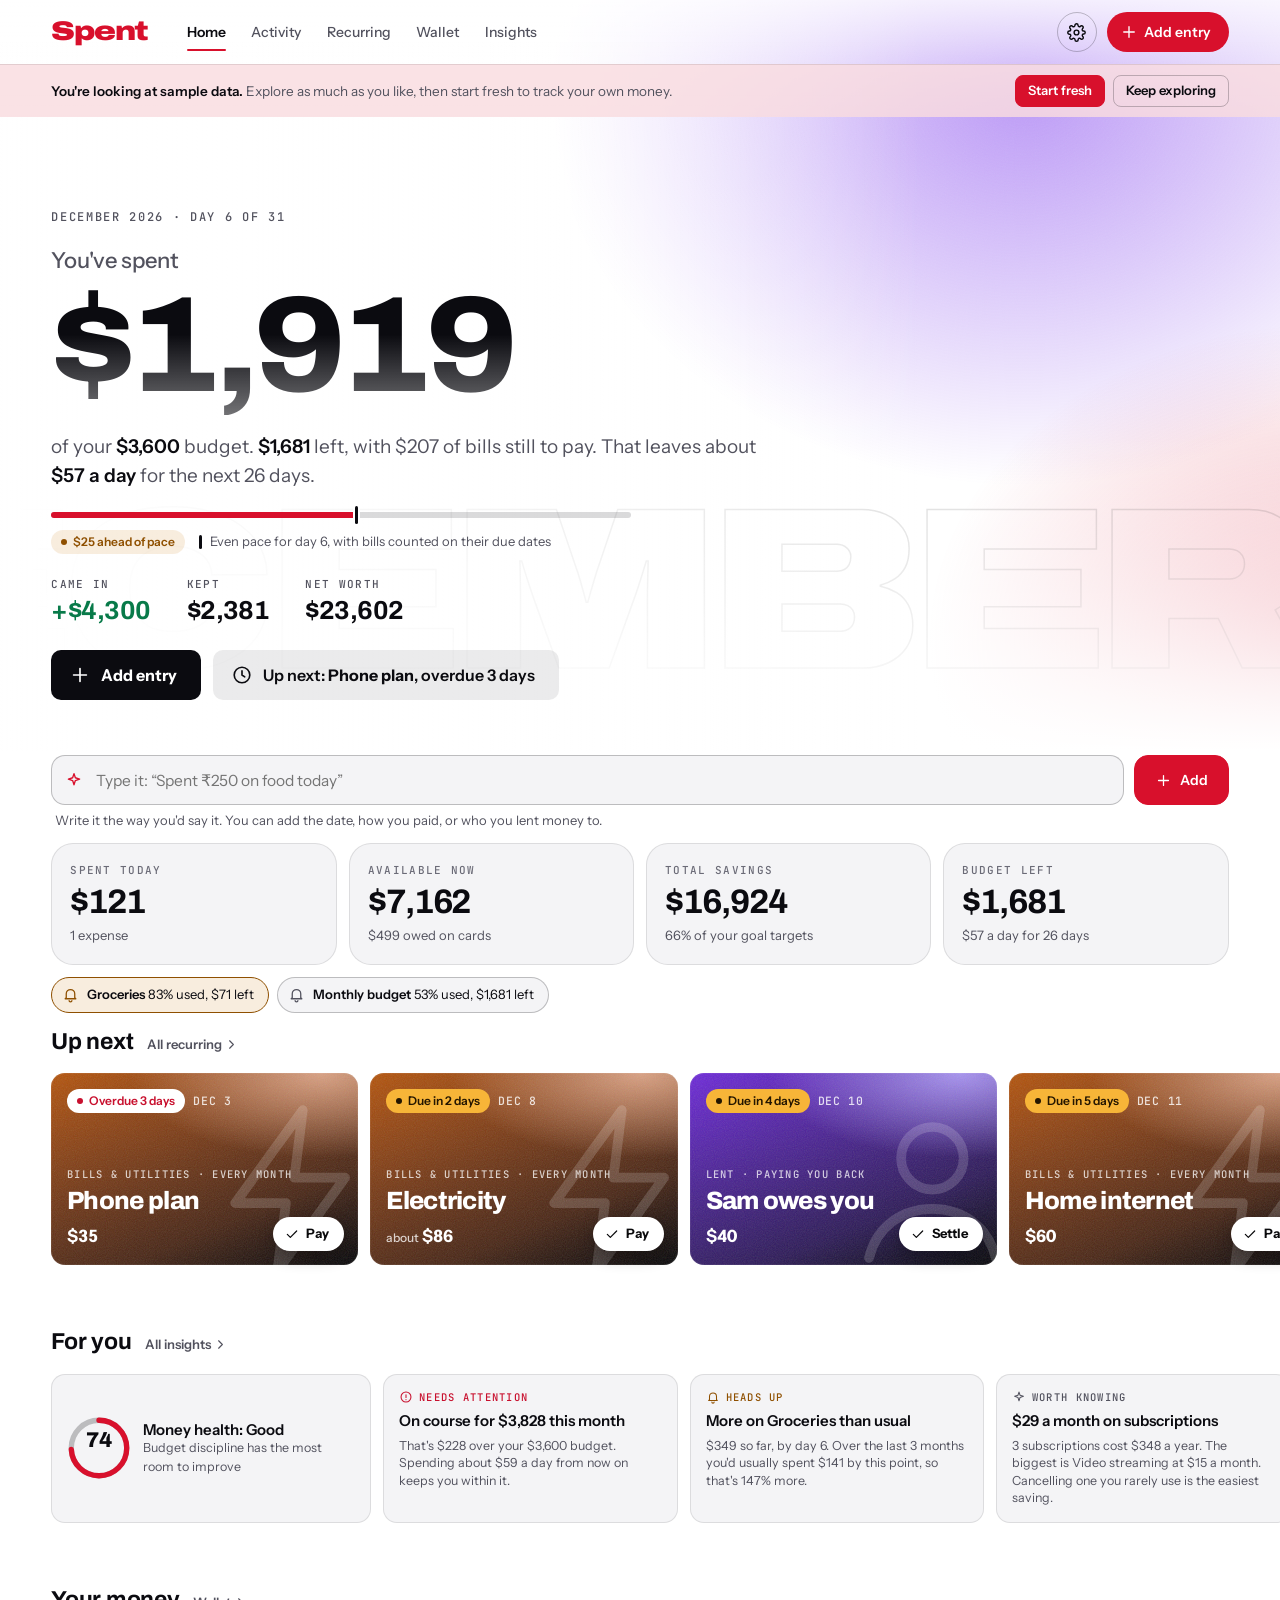
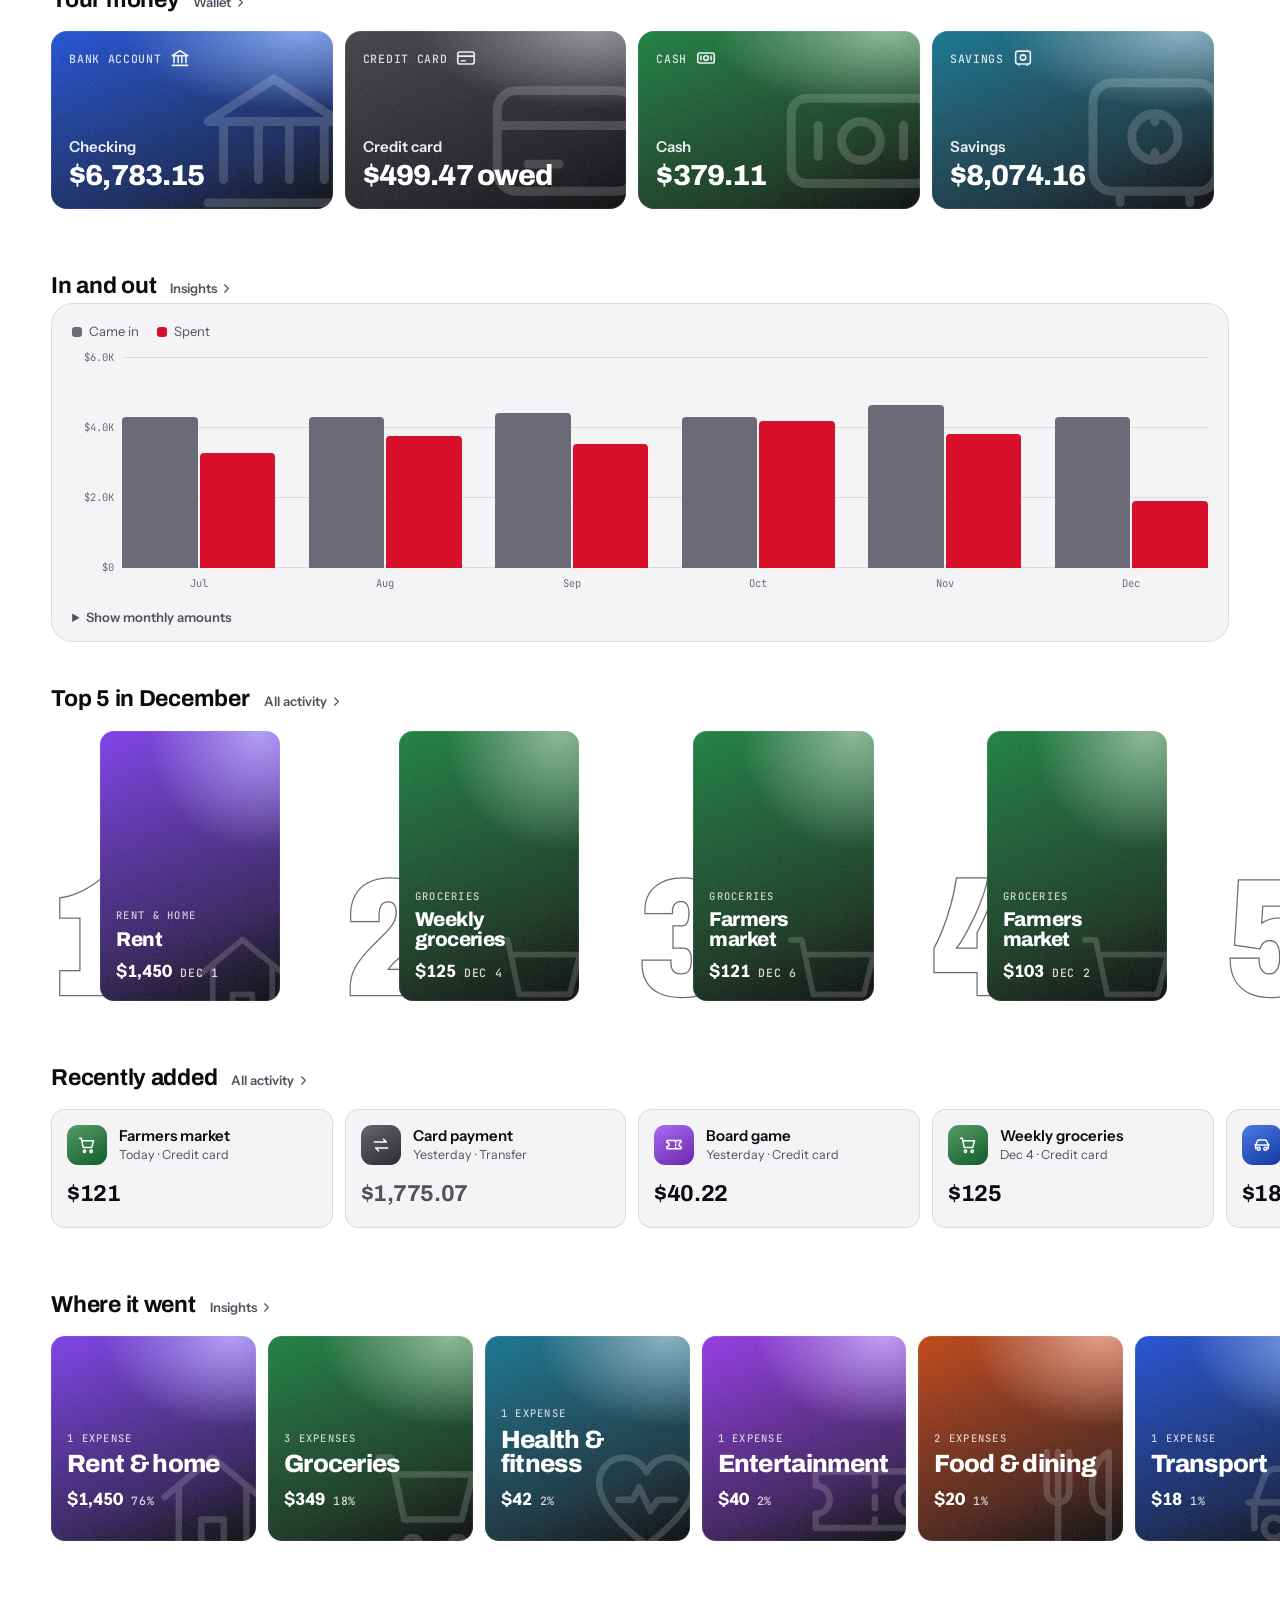
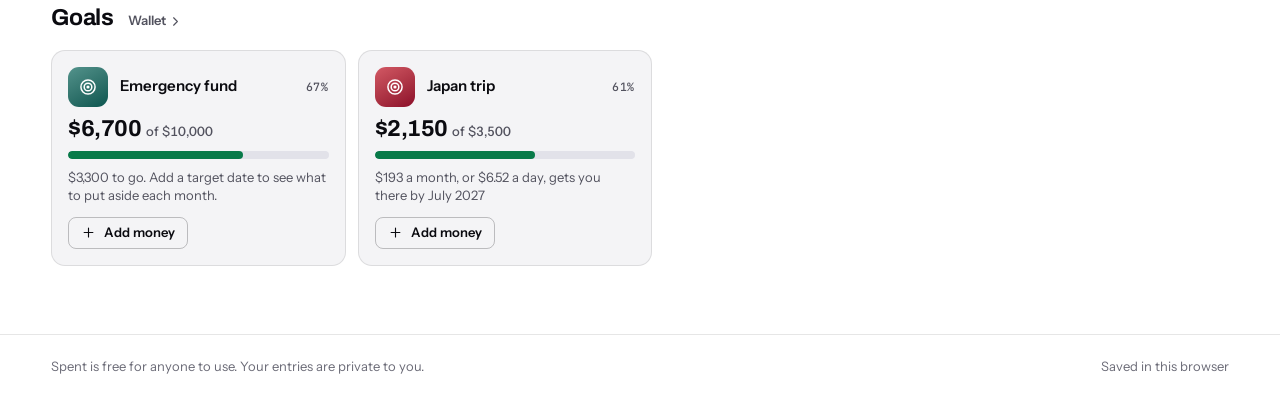
==== commit 762faa26: "Add bank and CSV import, and PDF and Excel reports Import (Settings > Your data): - Reads CSV, TXT, " ====
--- a/index.html
+++ b/index.html
@@ -848,6 +848,27 @@
 .how-list b { color: var(--fg); font-weight: 600; }
 @media (max-width: 520px) { .quick .btn { padding-inline: 16px; } .quick-field input { font-size: 15px; } .quick-in { grid-template-columns: minmax(0, 1fr); } }
 .row-track:has(.insight-tile) { align-items: stretch; }
+
+/* ================= import and export ================= */
+.import-drop { display: flex; flex-wrap: wrap; align-items: center; gap: 10px 16px; padding: 22px; border-radius: var(--r-m); border: 1.5px dashed var(--line-strong); }
+.import-drop label.btn:focus-within { outline: 2px solid var(--accent); outline-offset: 2px; }
+.imp-sum { display: flex; flex-wrap: wrap; gap: 6px 18px; font-size: 14px; color: var(--fg-2); }
+.imp-sum b { color: var(--fg); font-weight: 600; }
+.imp-sum .warn, .imp-sum .warn b { color: var(--warn); }
+.imp-preview { max-height: 300px; border-radius: var(--r-s); border: 1px solid var(--line); }
+.imp-preview table { width: 100%; border-collapse: collapse; font-size: 13px; }
+.imp-preview th, .imp-preview td { text-align: left; padding: 7px 10px; border-bottom: 1px solid var(--line); vertical-align: top; }
+.imp-preview th { position: sticky; top: 0; background: var(--bg-raise); font-family: var(--font-mono); font-size: 10.5px; font-weight: 500; letter-spacing: .1em; text-transform: uppercase; color: var(--fg-3); }
+.imp-preview td:nth-child(4) { text-align: right; font-variant-numeric: tabular-nums; white-space: nowrap; }
+.imp-preview td.in { color: var(--good); }
+.imp-preview tr.dupe td { color: var(--fg-3); }
+.imp-preview tr.bad td { color: var(--warn); }
+.loading { display: flex; align-items: center; gap: 12px; padding: 40px 8px; color: var(--fg-2); }
+.spinner { width: 22px; height: 22px; border-radius: 50%; border: 2.5px solid var(--line-strong); border-top-color: var(--accent); animation: spin .8s linear infinite; }
+@keyframes spin { to { transform: rotate(360deg); } }
+.btn[disabled] { opacity: .45; cursor: default; }
+.sheet-body { grid-auto-rows: max-content; }
+.imp-preview td:first-child { white-space: nowrap; }
 </style>
 <script>
 /* Themes. Each one is ten colours per mode plus a few type and shape settings; every other token is derived from those.
@@ -2957,7 +2978,7 @@
     const seg = (k, l) => `<button type="button" data-act="ins-period" data-k="${k}" aria-pressed="${p === k}">${l}</button>`;
     $("#view-insights").innerHTML = `<div class="wrap view-body">
       <header class="view-head"><div><p class="eyebrow">Insights</p><h1 class="large-title">${esc(periodLabel(p, ui.anchor))}</h1></div>
-        <div class="head-tools"><div class="seg" role="group" aria-label="Report period">${seg("week", "Week")}${seg("month", "Month")}${seg("year", "Year")}</div>${periodNav(p)}</div></header>
+        <div class="head-tools"><button type="button" class="btn" data-act="export-menu" aria-haspopup="menu">${svg("download")}Export</button><div class="seg" role="group" aria-label="Report period">${seg("week", "Week")}${seg("month", "Month")}${seg("year", "Year")}</div>${periodNav(p)}</div></header>
       <div class="kpis">
         ${kpi("Spent", W(Math.max(0, spent)), elapsed ? `${W(Math.max(0, spent) / elapsed)} a day on average` : `This ${PERIOD_WORD[p]} hasn't started`)}
         ${kpi("Came in", W(income), nIncome ? plural(nIncome, "income entry", "income entries") : "No income logged")}
@@ -3056,6 +3077,10 @@
 
   /* ================= sheets ================= */
   let sheetSubmit = null, sheetDelete = null, sheetAct = null, lastFocus = null;
+  /* Listeners a sheet adds to the shared form. They're removed when the sheet closes or another opens,
+     so an earlier sheet can never react to a later one. */
+  let sheetListeners = [];
+  function dropSheetListeners() { const card = $("#sheet-card"); for (const [t, f, o] of sheetListeners) card.removeEventListener(t, f, o); sheetListeners = []; }
   function openSheet({ title, body, foot, onSubmit = null, onDelete = null, onMount = null, onAct = null }) {
     closeMenu();
     if ($("#sheet").hidden) lastFocus = document.activeElement;
@@ -3067,7 +3092,10 @@
     $("#scrim").hidden = false; $("#sheet").hidden = false;
     document.body.classList.add("locked");
     $("#sheet-body").scrollTop = 0;
-    if (onMount) onMount($("#sheet-card"));
+    dropSheetListeners();
+    const card = $("#sheet-card");
+    const scope = { addEventListener: (t, f, o) => { card.addEventListener(t, f, o); sheetListeners.push([t, f, o]); }, querySelector: (q) => card.querySelector(q), querySelectorAll: (q) => card.querySelectorAll(q) };
+    if (onMount) onMount(scope);
     setTimeout(() => { const f = $("#sheet-card [autofocus]") || $("#sheet-body input, #sheet-body select, #sheet-body button"); f?.focus({ preventScroll: true }); }, 40);
   }
   function closeSheet() {
@@ -3076,6 +3104,7 @@
     document.body.classList.remove("locked");
     $("#sheet-body").innerHTML = ""; $("#sheet-foot").innerHTML = "";
     sheetSubmit = sheetDelete = sheetAct = null;
+    dropSheetListeners();
     if (lastFocus && document.contains(lastFocus)) lastFocus.focus({ preventScroll: true });
   }
   function showErr(id, msg) { const el = document.getElementById(id); if (!el) return; el.textContent = msg; el.hidden = !msg; }
@@ -3482,6 +3511,7 @@
           <p class="sync-line"><span class="sync-dot" id="sync-dot" data-s="${!storageOK && !cloud.col ? "nostore" : cloud.status}"></span><span id="sync-status">${esc(syncText())}</span></p>
           <p class="hint">${cloud.col ? "Only you can see what you save here." : "Data saved in this browser stays on this device. Clearing your browser data erases it, so download a backup now and then."}</p>
           <div class="data-btns">
+            <button type="button" class="btn" data-act="import">${svg("upload")}Import from bank or CSV</button>
             <button type="button" class="btn" data-act="export-csv">${svg("download")}Export CSV</button>
             <button type="button" class="btn" data-act="backup">${svg("download")}Download backup</button>
             <label class="btn">${svg("upload")}Restore backup<input type="file" id="set-restore" class="sr" accept=".json,application/json"></label>
@@ -3566,9 +3596,9 @@
     reader.readAsText(file);
   }
   const csvCell = (v, text) => { let s = String(v ?? ""); if (text && /^[=+\-@\t\r]/.test(s)) s = "'" + s; return /[",\r\n]/.test(s) ? `"${s.replace(/"/g, '""')}"` : s; };
-  function toCSV() {
+  function toCSV(entries = state.entries) {
     const rows = [["Date", "Type", "Description", "Category", "Amount", "Currency", "Account", "To account", "Method", "Person", "Pay back by", "Note", "Recurring", "Original amount", "Original currency", "Rate"].join(",")];
-    const list = [...state.entries].sort((a, b) => (a.date < b.date ? -1 : a.date > b.date ? 1 : 0));
+    const list = [...entries].sort((a, b) => (a.date < b.date ? -1 : a.date > b.date ? 1 : 0));
     for (const e of list) {
       rows.push([
         e.date, TYPES[e.type].label, csvCell(entryTitle(e), true), csvCell(e.category ? catById(e.category).name : "", true), e.amount.toFixed(2), state.settings.currency,
@@ -3578,7 +3608,10 @@
     }
     return rows.join("\r\n");
   }
+  /* Saves text or a file. Inside claude.ai it asks the viewer to confirm; on its own site it's a normal download. */
   async function saveFile(filename, text, type) {
+    const binary = typeof text !== "string";
+    const noSave = () => toast("Saving files isn't available in this view. Open Spent from its own web address to download it.");
     if (window.claude && typeof window.claude.use === "function") {
       let dl = null;
       try { dl = await window.claude.use("downloads"); } catch { dl = null; }
@@ -3591,15 +3624,15 @@
           if (code && !["unavailable", "not_granted", "capability_disabled", "capability_removed"].includes(code)) { toast("The file wasn't saved. Try again in a moment."); return; }
         }
       }
-      copyFallback(text, filename);
+      if (binary) noSave(); else copyFallback(text, filename);
       return;
     }
     try {
-      const url = URL.createObjectURL(new Blob([text], { type }));
+      const url = URL.createObjectURL(binary ? text : new Blob([text], { type }));
       const a = document.createElement("a");
       a.href = url; a.download = filename; document.body.appendChild(a); a.click(); a.remove();
       setTimeout(() => URL.revokeObjectURL(url), 4000);
-    } catch { copyFallback(text, filename); }
+    } catch { if (binary) noSave(); else copyFallback(text, filename); }
   }
   async function copyFallback(text, filename) {
     try { await navigator.clipboard.writeText(text); toast(`Copied ${filename.endsWith(".csv") ? "the CSV" : "the backup"} to your clipboard. Paste it into a file to keep it.`); return; }
@@ -3661,6 +3694,469 @@
     tip.style.left = x + "px"; tip.style.top = Math.max(tip.offsetHeight + 12, y) + "px";
   }
   const hideTip = () => { tip.hidden = true; };
+
+  /* ================= import from a bank statement, a spreadsheet or a CSV ================= */
+  /* Files are read on this device only. Nothing is uploaded, and Spent never asks for bank logins, PINs or passwords. */
+  const LIBS = {
+    xlsx: { url: "https://cdnjs.cloudflare.com/ajax/libs/xlsx/0.18.5/xlsx.full.min.js", get: () => window.XLSX },
+    pdf: { url: "https://cdnjs.cloudflare.com/ajax/libs/jspdf/2.5.1/jspdf.umd.min.js", get: () => window.jspdf && window.jspdf.jsPDF },
+  };
+  const libCache = {};
+  /* Loads a library the first time it's needed, so the app itself stays small. */
+  function loadLib(name) {
+    const L = LIBS[name];
+    if (L.get()) return Promise.resolve(L.get());
+    if (!libCache[name]) {
+      libCache[name] = new Promise((resolve, reject) => {
+        const s = document.createElement("script");
+        s.src = L.url; s.async = true;
+        const timer = setTimeout(() => reject(new Error("timeout")), 25000);
+        s.onload = () => { clearTimeout(timer); L.get() ? resolve(L.get()) : reject(new Error("missing")); };
+        s.onerror = () => { clearTimeout(timer); reject(new Error("network")); };
+        document.head.appendChild(s);
+      }).catch((e) => { delete libCache[name]; throw e; });
+    }
+    return libCache[name];
+  }
+
+  /* ---------- reading rows ---------- */
+  function csvRows(text, d) {
+    const rows = []; let row = [], cell = "", q = false;
+    for (let i = 0; i < text.length; i++) {
+      const ch = text[i];
+      if (q) { if (ch === '"') { if (text[i + 1] === '"') { cell += '"'; i++; } else q = false; } else cell += ch; continue; }
+      if (ch === '"' && cell.trim() === "") { q = true; cell = ""; continue; }
+      if (ch === d) { row.push(cell); cell = ""; continue; }
+      if (ch === "\n" || ch === "\r") { if (ch === "\r" && text[i + 1] === "\n") i++; row.push(cell); rows.push(row); row = []; cell = ""; continue; }
+      cell += ch;
+    }
+    if (cell !== "" || row.length) { row.push(cell); rows.push(row); }
+    return rows.map((r) => r.map((c) => c.trim())).filter((r) => r.some((c) => c !== ""));
+  }
+  function parseDelimited(text) {
+    text = String(text || "").replace(/^﻿/, "");
+    const lines = text.split(/\r?\n/).filter((l) => l.trim()).slice(0, 40);
+    let best = ",", bestScore = -1;
+    for (const d of [",", ";", "\t", "|"]) {
+      const counts = lines.map((l) => csvRows(l, d)[0]?.length || 0);
+      const freq = new Map(); for (const c of counts) freq.set(c, (freq.get(c) || 0) + 1);
+      const [mode, n] = [...freq.entries()].sort((a, b) => b[1] - a[1] || b[0] - a[0])[0] || [0, 0];
+      const score = mode > 1 ? n * mode : 0;
+      if (score > bestScore) { best = d; bestScore = score; }
+    }
+    return csvRows(text, best);
+  }
+  async function sheetRows(buf) {
+    const XLSX = await loadLib("xlsx");
+    // Dates stay as Excel's day numbers, which read the same in every country; text dates stay as text
+    const wb = XLSX.read(buf, { type: "array" });
+    const ws = wb.Sheets[wb.SheetNames[0]];
+    return XLSX.utils.sheet_to_json(ws, { header: 1, raw: true, defval: "" }).map((r) => r.map((c) => String(c ?? "").trim())).filter((r) => r.some(Boolean));
+  }
+
+  /* ---------- understanding the columns ---------- */
+  const COLS = {
+    date: /(^|\b)(txn|transaction|trans|tran|posting|value|booking)?\s*\.?\s*date\b|^date|dated/i,
+    desc: /narration|description|particulars|details|remarks|merchant|payee|memo|^transaction$|^name$|^title$/i,
+    debit: /debit|withdrawal|withdrawl|paid out|money out|^dr\.?$|^out$|spent/i,
+    credit: /credit|deposit|paid in|money in|^cr\.?$|^in$|received/i,
+    amount: /amount|^amt|^value$|^sum$/i,
+    type: /^type$|dr\s*\/\s*cr|cr\s*\/\s*dr|debit\s*\/\s*credit|txn type|transaction type/i,
+    category: /^category/i,
+    note: /^notes?$|reference|ref\.?\s*no|cheque|chq/i,
+  };
+  const FIELDS = [["date", "Date", true], ["desc", "Description"], ["debit", "Money out"], ["credit", "Money in"], ["amount", "Amount (one column, in and out)"], ["type", "Debit or credit column"], ["category", "Category"], ["note", "Note or reference"]];
+  const isSpentExport = (h) => ["date", "type", "description", "category", "amount", "account"].every((k) => h.map((x) => x.toLowerCase()).includes(k));
+  function findHeader(rows) {
+    for (let i = 0; i < Math.min(rows.length, 40); i++) {
+      const r = rows[i];
+      const hits = r.filter((c) => c && c.length < 40 && (COLS.date.test(c) || COLS.desc.test(c) || COLS.debit.test(c) || COLS.credit.test(c) || COLS.amount.test(c))).length;
+      if (hits >= 2 && r.some((c) => COLS.date.test(c))) return i;
+    }
+    return 0;
+  }
+  function guessMap(header) {
+    const map = {}, used = new Set();
+    const pick = (key, test) => {
+      const i = header.findIndex((h, j) => !used.has(j) && h && !/balance/i.test(h) && test(h));
+      if (i >= 0) { map[key] = i; used.add(i); }
+    };
+    pick("date", (h) => COLS.date.test(h) && !/value/i.test(h));
+    if (map.date === undefined) pick("date", (h) => COLS.date.test(h));
+    pick("debit", (h) => COLS.debit.test(h) && !COLS.type.test(h));
+    pick("credit", (h) => COLS.credit.test(h) && !COLS.type.test(h));
+    pick("type", (h) => COLS.type.test(h));
+    if (map.debit === undefined || map.credit === undefined) pick("amount", (h) => COLS.amount.test(h));
+    pick("desc", (h) => COLS.desc.test(h));
+    pick("category", (h) => COLS.category.test(h));
+    pick("note", (h) => COLS.note.test(h));
+    return map;
+  }
+  /* Reads the date order from the data: a first part above 12 means day first. */
+  function guessOrder(values) {
+    let dayFirst = 0, monthFirst = 0;
+    for (const v of values) {
+      const m = String(v).match(/^(\d{1,2})[/.\-](\d{1,2})[/.\-](\d{2,4})/);
+      if (!m) continue;
+      if (Number(m[1]) > 12) dayFirst++;
+      if (Number(m[2]) > 12) monthFirst++;
+    }
+    if (dayFirst > monthFirst) return "dmy";
+    if (monthFirst > dayFirst) return "mdy";
+    return /^en-us$/i.test(LOCALE) ? "mdy" : "dmy";
+  }
+  function parseDateCell(v, order) {
+    const s = String(v || "").trim();
+    if (!s) return "";
+    let m;
+    if ((m = s.match(/^(\d{4})[-/.](\d{1,2})[-/.](\d{1,2})/))) return validDate(Number(m[1]), Number(m[2]), Number(m[3]));
+    if ((m = s.match(/^(\d{1,2})[/.\-](\d{1,2})[/.\-](\d{2,4})\b/))) {
+      let y = Number(m[3]); if (y < 100) y += 2000;
+      return order === "mdy" ? validDate(y, Number(m[1]), Number(m[2])) : validDate(y, Number(m[2]), Number(m[1]));
+    }
+    if ((m = s.match(/^(\d{1,2})[\s\-/]*([a-z]{3,9})[\s\-/,]*(\d{2,4})/i))) { const mon = MONTHS.indexOf(m[2].slice(0, 3).toLowerCase()) + 1; let y = Number(m[3]); if (y < 100) y += 2000; return mon ? validDate(y, mon, Number(m[1])) : ""; }
+    if ((m = s.match(/^([a-z]{3,9})[\s\-/]*(\d{1,2}),?[\s\-/]*(\d{2,4})/i))) { const mon = MONTHS.indexOf(m[1].slice(0, 3).toLowerCase()) + 1; let y = Number(m[3]); if (y < 100) y += 2000; return mon ? validDate(y, mon, Number(m[2])) : ""; }
+    if (/^\d{5}(\.\d+)?$/.test(s)) { const n = Math.floor(Number(s)); if (n > 20000 && n < 80000) { const dt = new Date(Date.UTC(1899, 11, 30) + n * 864e5); return validDate(dt.getUTCFullYear(), dt.getUTCMonth() + 1, dt.getUTCDate()); } }
+    return "";
+  }
+  function validDate(y, m, d) {
+    if (!(y > 1970 && y < 2200 && m >= 1 && m <= 12 && d >= 1 && d <= 31)) return "";
+    const s = `${y}-${pad(m)}-${pad(d)}`;
+    return d <= daysInMonth(`${y}-${pad(m)}`) ? s : "";
+  }
+  /* "1,234.50", "(500)", "-₹200", "350 Dr" and "1.234,50" all read the way a bank means them. */
+  function parseMoneyCell(v) {
+    let s = String(v ?? "").trim();
+    if (!s || s === "-") return null;
+    let sign = 1;
+    if (/^\(.*\)$/.test(s)) { sign = -1; s = s.slice(1, -1); }
+    if (/\bdr\.?$/i.test(s)) { sign = -1; s = s.replace(/\bdr\.?$/i, ""); }
+    s = s.replace(/\bcr\.?$/i, "");
+    if (/^\s*[-−]/.test(s) || /[-−]\s*$/.test(s)) sign = -1;
+    s = s.replace(/[^\d.,]/g, "");
+    if (/,\d{1,2}$/.test(s) && !/\.\d/.test(s)) s = s.replace(/\./g, "").replace(",", ".");
+    s = s.replace(/,/g, "");
+    const n = parseFloat(s);
+    return Number.isFinite(n) ? round2(n * sign) : null;
+  }
+  /* Bank narrations are noisy: "UPI/DR/412345678901/SWIGGY/YESB/swiggy@ybl/Payment" becomes "Swiggy",
+     "NEFT CR-ICIC0000003-RAHUL SHARMA-REPAY" becomes "Rahul Sharma". */
+  const CHANNEL = /^(upi|neft|imps|rtgs|ach|nach|ecs|nwd|atm|pos|ecom|mmt|inb|bil|billpay|cms|ib)\b/i;
+  const STOP = /^(upi|dr|cr|d|c|p2m|p2a|imps|neft|rtgs|ach|nach|ecs|neft cr|neft dr|rtgs cr|rtgs dr|imps p2a|imps p2m|ach d|ach c|ach dr|ach cr|nach dr|payment|pay|paid|sent|received|txn|ref|collect|upi intent|transfer|mmt|inb|bil|repay|onl)$/i;
+  function cleanNarration(raw) {
+    let s = String(raw || "").replace(/\s+/g, " ").trim().replace(/^(by|to)\s+transfer\s*[-:]?\s*/i, "");
+    if (isAtm(s)) return "Cash withdrawal";
+    const parts = s.split(/\s*[/\-|:*]+\s*/).filter(Boolean);
+    if (parts.length > 1 && (CHANNEL.test(parts[0]) || /@[a-z]{2,}/i.test(s))) {
+      const good = parts.filter((p) => /\p{L}{3,}/u.test(p) && !STOP.test(p) && !/@/.test(p) && !/\d{5,}/.test(p) && !/^[A-Z]{4}0[A-Z0-9]{6}$/i.test(p));
+      if (good.length) s = good[0];
+    } else {
+      s = s.replace(/\b(pos|ecom|txn|ref|purchase|debit card|card no)\b[:.#]?/gi, " ").replace(/\b\d{0,6}[x*]{4,}\d{0,4}\b/gi, " ").replace(/\b\d{6,}\b/g, " ").replace(/\s+/g, " ").trim();
+    }
+    if (s && s === s.toUpperCase() && /\p{L}/u.test(s)) s = s.toLowerCase().replace(/(^|[\s(&])\p{L}/gu, (c) => c.toUpperCase());
+    return s.slice(0, 80) || "Imported entry";
+  }
+  function methodFromText(raw, acctType, type) {
+    const s = String(raw || "");
+    if (/\bupi\b|@(ok|ybl|ibl|axl|paytm|apl|upi)\w*/i.test(s)) return "upi";
+    if (/\b(neft|imps|rtgs|ach|nach|ecs|bank transfer|salary)\b/i.test(s)) return "bank";
+    if (/\b(atm|cash wdl|cash withdrawal|cwdr|nwd)\b/i.test(s)) return "cash";
+    if (/\b(pos|visa|mastercard|rupay|card|ecom)\b/i.test(s)) return acctType === "card" ? "credit" : "debit";
+    if (IN_TYPES.has(type) && acctType === "bank") return "bank";
+    return methodFor(acctType, state.settings.currency);
+  }
+  const isAtm = (raw) => /\b(atm|cash wdl|cash withdrawal|cwdr|nwd)\b/i.test(String(raw || ""));
+  const isReversal = (raw) => /\b(refund|reversal|reversed|cashback|rev)\b/i.test(String(raw || ""));
+
+  /* Turns every row into an entry, or says why it couldn't. */
+  function buildImport(imp) {
+    const { rows, header, map, opts } = imp;
+    const spentFile = isSpentExport(header);
+    const H = header.map((h) => h.toLowerCase());
+    const col = (r, key) => (map[key] === undefined || map[key] === "" ? "" : r[map[key]] ?? "");
+    const spentCol = (r, name) => { const i = H.indexOf(name); return i >= 0 ? r[i] ?? "" : ""; };
+    const account = acctById(opts.account);
+    const cash = state.accounts.find((a) => a.type === "cash" && !a.archived && a.id !== opts.account);
+    const byName = (n) => state.accounts.find((a) => a.name.toLowerCase() === String(n || "").trim().toLowerCase());
+    const typeByLabel = Object.fromEntries(Object.entries(TYPES).map(([k, t]) => [t.label.toLowerCase(), k]));
+    const methodByLabel = Object.fromEntries(Object.entries(METHODS).map(([k, l]) => [l.toLowerCase(), k]));
+    // Existing entries that a row could duplicate, counted so two real coffees on one day both stay
+    const existing = new Map();
+    for (const e of state.entries) { const k = `${e.date}|${e.amount}|${e.account}|${isIn(e) ? "in" : "out"}`; existing.set(k, (existing.get(k) || 0) + 1); }
+    const out = [];
+    for (const r of rows) {
+      const raw = spentFile ? spentCol(r, "description") : col(r, "desc");
+      const date = parseDateCell(col(r, "date"), opts.order);
+      if (!date) { out.push({ status: "bad", why: "No date we could read", raw: r.join(" · ").slice(0, 80) }); continue; }
+      let type, amount;
+      if (spentFile) {
+        type = typeByLabel[String(spentCol(r, "type")).toLowerCase()] || "expense";
+        amount = Math.abs(parseMoneyCell(spentCol(r, "amount")) || 0);
+      } else if (map.debit !== undefined || map.credit !== undefined) {
+        const dr = Math.abs(parseMoneyCell(col(r, "debit")) || 0), cr = Math.abs(parseMoneyCell(col(r, "credit")) || 0);
+        if (dr > 0) { type = "expense"; amount = dr; } else if (cr > 0) { type = "income"; amount = cr; }
+      } else {
+        const n = parseMoneyCell(col(r, "amount"));
+        if (n) {
+          amount = Math.abs(n);
+          const t = String(col(r, "type")).trim();
+          if (t) type = /^(dr|d|debit|withdrawal|out|expense|paid)/i.test(t) ? "expense" : "income";
+          else type = (n < 0) === (opts.negative === "out") ? "expense" : "income";
+        }
+      }
+      if (!(amount > 0)) { out.push({ status: "bad", why: "No amount", raw: r.join(" · ").slice(0, 80) }); continue; }
+      let acct = account, to = "";
+      if (spentFile) { acct = byName(spentCol(r, "account")) || account; const t = byName(spentCol(r, "to account")); if (type === "transfer") to = t && t.id !== acct.id ? t.id : ""; }
+      if (type === "transfer" && !to) type = "expense";
+      if (!spentFile && type === "expense" && opts.atm && cash && isAtm(raw)) { type = "transfer"; to = cash.id; }
+      if (!spentFile && type === "income" && isReversal(raw)) type = "refund";
+      const title = spentFile ? String(raw).slice(0, 80) : cleanNarration(raw);
+      const kind = TYPES[type].cat;
+      let category = "";
+      if (kind) {
+        const named = String(spentFile ? spentCol(r, "category") : col(r, "category")).trim().toLowerCase();
+        const byCat = named && state.categories.find((c) => c.kind === kind && c.name.toLowerCase() === named);
+        category = byCat ? byCat.id : (guessCategory(title, kind) || guessCategory(raw, kind) || { id: kind === "income" ? "other-in" : "other" }).id;
+      }
+      const method = type === "transfer" ? "" : spentFile ? methodByLabel[String(spentCol(r, "method")).toLowerCase()] || methodFor(acct.type, state.settings.currency) : methodFromText(raw, acct.type, type);
+      const person = TYPES[type].person ? String(spentCol(r, "person")).trim().slice(0, 40) || "Someone" : "";
+      const noteBits = [spentFile ? spentCol(r, "note") : col(r, "note"), !spentFile && title !== String(raw).trim() ? String(raw).trim() : ""].filter(Boolean);
+      const e = {
+        id: uid(), type, title: title === "Imported entry" ? "" : title, amount, category, date, account: acct.id, to, person, note: noteBits.join(" · ").slice(0, 140),
+        recurringId: null, method, due: spentFile && isDate(spentCol(r, "pay back by")) ? spentCol(r, "pay back by") : "", cur: "", orig: 0, rate: 0,
+      };
+      const key = `${e.date}|${e.amount}|${e.account}|${isIn(e) ? "in" : "out"}`;
+      if (opts.skipDupes && existing.get(key) > 0) { existing.set(key, existing.get(key) - 1); out.push({ status: "dupe", e }); continue; }
+      out.push({ status: "new", e });
+    }
+    return out;
+  }
+
+  /* ---------- the import sheet ---------- */
+  function importSheet() {
+    const live = state.accounts.filter((a) => !a.archived);
+    const imp = { name: "", rows: [], header: [], map: {}, opts: { account: (live.find((a) => a.type === "bank") || live[0] || {}).id || "", order: "dmy", negative: "out", skipDupes: true, atm: true } };
+    let result = [];
+    const pickStep = (msg = "") => `
+      <p class="sheet-intro">Bring in transactions from your bank's CSV or Excel download, or from a CSV exported from Spent. Most banks offer one under statements or account history.</p>
+      <div class="import-drop">
+        <label class="btn primary">${svg("upload")}Choose a file<input type="file" id="imp-file" class="sr" accept=".csv,.txt,.tsv,.xlsx,.xls,text/csv,application/vnd.ms-excel,application/vnd.openxmlformats-officedocument.spreadsheetml.sheet"></label>
+        <span class="hint">CSV, TXT, XLSX or XLS</span>
+      </div>
+      <label class="field"><span class="lab">Or paste the rows here</span><textarea class="copybox" id="imp-paste" placeholder="Date,Description,Amount&#10;12/11/2026,Swiggy,-420"></textarea></label>
+      <p class="err" id="imp-err"${msg ? "" : " hidden"}>${esc(msg)}</p>
+      <p class="hint">Your file is read on this device only and never uploaded. Spent never asks for bank logins, UPI PINs or passwords.</p>`;
+    const colOptions = () => [["", "Not in this file"], ...imp.header.map((h, i) => [String(i), `${h || `Column ${i + 1}`}${imp.rows[0]?.[i] ? ` (e.g. ${String(imp.rows[0][i]).slice(0, 24)})` : ""}`])];
+    const mapStep = () => {
+      result = buildImport(imp);
+      const n = { new: 0, dupe: 0, bad: 0 }; for (const x of result) n[x.status]++;
+      const spentFile = isSpentExport(imp.header);
+      const preview = result.slice(0, 8).map((x) => x.e
+        ? `<tr class="${x.status}"><td>${esc(fDate(x.e.date))}</td><td>${esc(entryTitle(x.e))}</td><td>${esc(x.e.category ? catById(x.e.category, TYPES[x.e.type].cat).name : TYPES[x.e.type].label)}</td><td class="${isIn(x.e) ? "in" : ""}">${isIn(x.e) ? "+" : ""}${esc(money(x.e.amount))}</td><td>${x.status === "dupe" ? "Already here" : "New"}</td></tr>`
+        : `<tr class="bad"><td colspan="4">${esc(x.raw)}</td><td>${esc(x.why)}</td></tr>`).join("");
+      return `
+        <p class="sheet-intro"><b>${esc(imp.name)}</b>: ${plural(imp.rows.length, "row")}. ${spentFile ? "This is a Spent export, so its types, accounts and methods come across as they are." : "Check the columns below. They're matched from the file's headings."}</p>
+        ${spentFile ? "" : `<div class="grid2">${FIELDS.map(([k, label, req]) => `<label class="field"><span class="lab">${label}${req ? "" : ' <span class="opt-lab">(if there is one)</span>'}</span>${select("imp-" + k, colOptions(), imp.map[k] === undefined ? "" : String(imp.map[k]), ` data-map="${k}"`)}</label>`).join("")}</div>`}
+        <div class="grid2">
+          <label class="field"><span class="lab">${spentFile ? "Account for rows without one" : "Import into"}</span>${select("imp-account", acctOptions(live), imp.opts.account)}</label>
+          <label class="field"><span class="lab">Dates are written</span>${select("imp-order", [["dmy", "Day first (31/12/2026)"], ["mdy", "Month first (12/31/2026)"]], imp.opts.order)}</label>
+          ${!spentFile && imp.map.amount !== undefined && imp.map.debit === undefined && imp.map.type === undefined ? `<label class="field"><span class="lab">A minus sign means</span>${select("imp-negative", [["out", "Money out"], ["in", "Money in"]], imp.opts.negative)}</label>` : ""}
+        </div>
+        <label class="check"><input type="checkbox" id="imp-dupes"${imp.opts.skipDupes ? " checked" : ""}><span>Skip rows that are already in Spent<small>Same date, amount and account as an existing entry.</small></span></label>
+        ${spentFile ? "" : `<label class="check"><input type="checkbox" id="imp-atm"${imp.opts.atm ? " checked" : ""}><span>Treat ATM withdrawals as moving money into Cash<small>So they don't count as spending.</small></span></label>`}
+        <div class="imp-sum"><span><b>${n.new}</b> to import</span>${n.dupe ? `<span><b>${n.dupe}</b> already here</span>` : ""}${n.bad ? `<span class="warn"><b>${n.bad}</b> couldn't be read</span>` : ""}</div>
+        <div class="tbl-scroll imp-preview"><table><thead><tr><th>Date</th><th>Description</th><th>Category</th><th>Amount</th><th>Status</th></tr></thead><tbody>${preview}</tbody></table></div>
+        ${result.length > 8 ? `<p class="hint">Showing the first 8 of ${plural(result.length, "row")}. Categories are picked from your past entries and common words; you can change any of them afterwards.</p>` : ""}`;
+    };
+    const step = (which, msg) => {
+      $("#sheet-body").innerHTML = which === "pick" ? pickStep(msg) : mapStep();
+      const n = result.filter((x) => x.status === "new").length;
+      $("#sheet-foot").hidden = false;
+      $("#sheet-foot").innerHTML = which === "pick"
+        ? `<button type="button" class="btn" data-sheet-close>Cancel</button><button type="button" class="btn primary" data-act="sheet" data-k="paste">Read pasted rows</button>`
+        : `<button type="button" class="btn" data-act="sheet" data-k="back">${svg("left")}Choose another file</button><span class="spacer"></span><button type="submit" class="btn primary"${n ? "" : " disabled"}>Import ${plural(n, "entry", "entries")}</button>`;
+    };
+    const loadRows = (rows, name) => {
+      if (!rows.length) { step("pick", "That file has no rows we could read."); return; }
+      if (rows.length > 5001) rows = rows.slice(0, 5001);
+      const h = findHeader(rows);
+      imp.name = name; imp.header = rows[h].map((c) => String(c)); imp.rows = rows.slice(h + 1).filter((r) => r.length > 1 || r[0]);
+      imp.map = guessMap(imp.header);
+      imp.opts.order = guessOrder(imp.rows.slice(0, 200).map((r) => r[imp.map.date ?? 0]));
+      if (!imp.rows.length) { step("pick", "We found headings but no transactions under them."); return; }
+      step("map");
+    };
+    openSheet({
+      title: "Import transactions", body: pickStep(), foot: "",
+      onMount(card) {
+        step("pick");
+        card.addEventListener("change", async (e) => {
+          const t = e.target;
+          if (t.id === "imp-file") {
+            const f = t.files?.[0]; t.value = "";
+            if (!f) return;
+            if (f.size > 15 * 1024 * 1024) { step("pick", "That file is over 15 MB. Export a shorter date range from your bank."); return; }
+            $("#sheet-body").innerHTML = `<div class="loading" role="status"><span class="spinner" aria-hidden="true"></span>Reading ${esc(f.name)}…</div>`;
+            try {
+              if (/\.xlsx?$/i.test(f.name)) loadRows(await sheetRows(await f.arrayBuffer()), f.name);
+              else loadRows(parseDelimited(await f.text()), f.name);
+            } catch (err) {
+              step("pick", err && /network|timeout|missing/.test(err.message) ? "The spreadsheet reader couldn't load. Check your connection, or save the file as CSV and try again." : "That file couldn't be read. Try saving it as CSV from your bank or spreadsheet app.");
+            }
+            return;
+          }
+          if (t.dataset.map) { if (t.value === "") delete imp.map[t.dataset.map]; else imp.map[t.dataset.map] = Number(t.value); step("map"); return; }
+          if (t.id === "imp-account") { imp.opts.account = t.value; step("map"); }
+          if (t.id === "imp-order") { imp.opts.order = t.value; step("map"); }
+          if (t.id === "imp-negative") { imp.opts.negative = t.value; step("map"); }
+          if (t.id === "imp-dupes") { imp.opts.skipDupes = t.checked; step("map"); }
+          if (t.id === "imp-atm") { imp.opts.atm = t.checked; step("map"); }
+        });
+      },
+      onAct(k) {
+        if (k === "back") { step("pick"); return; }
+        if (k === "paste") { const text = val("imp-paste"); if (!text) { step("pick", "Paste some rows first, or choose a file."); return; } loadRows(parseDelimited(text), "Pasted rows"); }
+      },
+      onSubmit() {
+        const add = result.filter((x) => x.status === "new").map((x) => x.e);
+        if (!add.length) return false;
+        withUndo(() => { state.entries.push(...add); }, `${plural(add.length, "entry", "entries")} imported`);
+      },
+    });
+  }
+
+  /* ================= reports: PDF, Excel and CSV for a week, a month or a year ================= */
+  function reportData(p, anchor) {
+    const r = periodRange(p, anchor), t = todayISO();
+    const list = entriesBetween(r.from, r.to).sort((a, b) => (a.date === b.date ? (a.id < b.id ? -1 : 1) : a.date < b.date ? -1 : 1));
+    const tt = totals(list), span = daysBetween(r.from, r.to) + 1;
+    const elapsed = inPeriod(p, anchor) ? daysBetween(r.from, t) + 1 : r.to < t ? span : 0;
+    const pr = periodRange(p, stepAnchor(p, anchor, -1));
+    const prev = totals(entriesBetween(pr.from, inPeriod(p, anchor) ? addDays(pr.from, elapsed - 1) : pr.to)).spent;
+    let series;
+    if (p === "year") series = Array.from({ length: 12 }, (_, i) => { const mm = `${r.from.slice(0, 4)}-${pad(i + 1)}`, x = totals(entriesIn(mm)); return { label: fMon(mm), long: fMonth(mm), spent: Math.max(0, x.spent), income: x.income }; });
+    else series = Array.from({ length: span }, (_, i) => { const d = addDays(r.from, i), x = totals(list.filter((e) => e.date === d)); return { label: p === "week" ? DF.wd.format(parseISO(d)) : String(i + 1), long: fDay(d), spent: Math.max(0, x.spent), income: x.income }; });
+    const slug = p === "year" ? r.from.slice(0, 4) : p === "week" ? `week-of-${r.from}` : monthOf(anchor);
+    return {
+      p, r, label: periodLabel(p, anchor), slug, list, ...tt, elapsed, prev, prevName: p === "week" ? "the week before" : p === "year" ? pr.from.slice(0, 4) : fMonthName(monthOf(pr.from)),
+      cats: catTotals(list), methods: methodTotals(list), top: list.filter((e) => e.type === "expense").sort((a, b) => b.amount - a.amount).slice(0, 10),
+      series, budgets: p === "month" ? budgetStatus(monthOf(anchor)) : [],
+    };
+  }
+  const outOf = (e) => !isIn(e) && e.type !== "transfer";
+
+  /* PDFs use the built-in Helvetica, which has no ₹ sign, so amounts are written with the currency code. */
+  const pdfText = (s) => String(s ?? "").replace(/[“”]/g, '"').replace(/[‘’]/g, "'").replace(/[–—−]/g, "-").replace(/…/g, "...").replace(/₹/g, "Rs ").replace(/[^\x20-\x7E\xA0-\xFF]+/g, "?");
+  function pdfMoney(n, whole = false) {
+    const cur = state.settings.currency, v = Number(n) || 0, dec = whole || ZERO_DEC.includes(cur) ? 0 : 2;
+    try { return new Intl.NumberFormat(locFor(cur), { style: "currency", currency: cur, currencyDisplay: "code", minimumFractionDigits: dec, maximumFractionDigits: dec }).format(v); }
+    catch { return `${cur} ${v.toFixed(dec)}`; }
+  }
+  async function exportPDF(p, anchor) {
+    const JsPDF = await loadLib("pdf");
+    const d = reportData(p, anchor), cur = state.settings.currency;
+    const doc = new JsPDF({ unit: "pt", format: "a4" });
+    const W = doc.internal.pageSize.getWidth(), H = doc.internal.pageSize.getHeight(), M = 46, TW = W - 2 * M;
+    const INK = [17, 17, 22], GREY = [92, 92, 104], LIGHT = [236, 236, 241], ACC = [200, 16, 46];
+    let y = M;
+    const T = pdfText;
+    const font = (style, size, color = INK) => { doc.setFont("helvetica", style); doc.setFontSize(size); doc.setTextColor(...color); };
+    const ensure = (h) => { if (y + h > H - M - 18) { doc.addPage(); y = M; return true; } return false; };
+    const fit = (s, w) => { let t = T(s).slice(0, 90); while (t.length > 2 && doc.getTextWidth(t) > w) t = t.slice(0, -4) + "..."; return t; };
+    const cell = (s, x, w, al, yy) => { const t = fit(s, w - 12); if (al === "r") doc.text(t, x + w - 6, yy, { align: "right" }); else doc.text(t, x + 6, yy); };
+    const heading = (s) => { ensure(70); font("bold", 12.5); doc.text(T(s), M, y + 12); y += 24; };
+    function table(title, head, rows, widths, align) {
+      if (!rows.length) return;
+      heading(title);
+      const ws = widths.map((w) => w * TW);
+      const drawHead = () => { doc.setFillColor(...LIGHT); doc.rect(M, y, TW, 20, "F"); font("bold", 8, GREY); let x = M; head.forEach((h, i) => { cell(h.toUpperCase(), x, ws[i], align[i], y + 13.5); x += ws[i]; }); y += 20; font("normal", 9.5); };
+      drawHead();
+      for (const row of rows) {
+        if (ensure(18)) drawHead();
+        let x = M;
+        row.forEach((c, i) => { cell(c, x, ws[i], align[i], y + 12.5); x += ws[i]; });
+        doc.setDrawColor(...LIGHT); doc.line(M, y + 18, M + TW, y + 18);
+        y += 18;
+      }
+      y += 16;
+    }
+
+    // Title
+    font("bold", 22, ACC); doc.text("Spent", M, y + 16);
+    font("bold", 17); doc.text(T(`Report for ${d.label}`), M, y + 44);
+    font("normal", 9.5, GREY); doc.text(T(`Created ${fDateLong(todayISO())}  ·  Amounts in ${cur}  ·  ${plural(d.list.length, "entry", "entries")}`), M, y + 61);
+    y += 80;
+    // Summary
+    const boxes = [["Spent", pdfMoney(Math.max(0, d.spent))], ["Came in", pdfMoney(d.income)], [d.net >= 0 ? "Kept" : "Short by", pdfMoney(Math.abs(d.net))], ["Savings rate", d.income > 0 ? `${Math.round((d.net / d.income) * 100)}%` : "-"]];
+    const bw = (TW - 30) / 4;
+    boxes.forEach(([l, v], i) => { const x = M + i * (bw + 10); doc.setFillColor(...LIGHT); doc.roundedRect(x, y, bw, 56, 6, 6, "F"); font("normal", 8, GREY); doc.text(l.toUpperCase(), x + 10, y + 18); font("bold", 12.5); doc.text(fit(v, bw - 20), x + 10, y + 41); });
+    y += 70;
+    font("normal", 9.5, GREY);
+    const notes = [];
+    if (d.elapsed && d.spent > 0) notes.push(`${pdfMoney(Math.max(0, d.spent) / d.elapsed, true)} a day on average`);
+    if (d.prev > 0) notes.push(`${d.spent >= d.prev ? "up" : "down"} ${Math.abs(Math.round((d.spent / d.prev - 1) * 100))}% on ${d.prevName}${inPeriod(p, anchor) ? " at the same point" : ""}`);
+    if (notes.length) { doc.text(T(`Spending: ${notes.join(", ")}.`), M, y + 4); y += 22; }
+    // Chart
+    const max = Math.max(0, ...d.series.map((s) => s.spent));
+    if (max > 0) {
+      heading(p === "year" ? "Spending month by month" : "Spending day by day");
+      const ch = 110, n = d.series.length, gap = n > 20 ? 2 : 8, bwid = (TW - gap * (n - 1)) / n;
+      const peak = d.series.reduce((bi, s, i) => (s.spent > d.series[bi].spent ? i : bi), 0);
+      font("normal", 8, GREY); doc.text(T(`Highest: ${pdfMoney(max, true)} (${d.series[peak].long})`), M, y + 2);
+      y += 10;
+      doc.setDrawColor(...LIGHT); doc.line(M, y + ch, M + TW, y + ch);
+      d.series.forEach((s, i) => {
+        const h = (s.spent / max) * ch, x = M + i * (bwid + gap);
+        if (h > 0) { doc.setFillColor(...ACC); doc.rect(x, y + ch - h, bwid, h, "F"); }
+        if (n <= 12 || i === 0 || (i + 1) % 5 === 0) doc.text(T(s.label), x + bwid / 2, y + ch + 11, { align: "center" });
+      });
+      y += ch + 28;
+    }
+    // Tables
+    const pct = (a, b) => (b > 0 ? `${Math.round((a / b) * 100)}%` : "-");
+    table("By category", ["Category", "Entries", "Amount", "Share"], d.cats.map((c) => [catById(c.id).name, String(c.count), pdfMoney(c.total), pct(c.total, d.spent)]), [0.46, 0.14, 0.24, 0.16], ["l", "r", "r", "r"]);
+    table("By payment method", ["Method", "Entries", "Amount", "Share"], d.methods.map((x) => [METHODS[x.id] || "Other", String(x.count), pdfMoney(x.total), pct(x.total, d.spent)]), [0.46, 0.14, 0.24, 0.16], ["l", "r", "r", "r"]);
+    table("Budgets", ["Budget", "Spent", "Limit", "Left"], d.budgets.map((b) => [b.name, pdfMoney(b.spent), pdfMoney(b.total), b.total - b.spent >= 0 ? pdfMoney(b.total - b.spent) : `over by ${pdfMoney(b.spent - b.total)}`]), [0.34, 0.22, 0.22, 0.22], ["l", "r", "r", "r"]);
+    table("Biggest expenses", ["Date", "Description", "Category", "Amount"], d.top.map((e) => [fDate(e.date), entryTitle(e), catById(e.category).name, pdfMoney(e.amount)]), [0.14, 0.42, 0.24, 0.2], ["l", "l", "l", "r"]);
+    table("All entries", ["Date", "Type", "Description", "Method", "Account", "Amount"], d.list.map((e) => [fDate(e.date), TYPES[e.type].label, entryTitle(e), METHODS[e.method] || "", e.type === "transfer" ? `${acctName(e.account)} to ${acctName(e.to)}` : acctName(e.account), `${isIn(e) ? "+" : e.type === "transfer" ? "" : "-"}${pdfMoney(e.amount)}`]), [0.1, 0.1, 0.29, 0.15, 0.18, 0.18], ["l", "l", "l", "l", "l", "r"]);
+    // Page numbers
+    const pages = doc.getNumberOfPages();
+    for (let i = 1; i <= pages; i++) { doc.setPage(i); font("normal", 8, GREY); doc.text(T(`Spent  ·  ${d.label}`), M, H - 24); doc.text(`Page ${i} of ${pages}`, W - M, H - 24, { align: "right" }); }
+    await saveFile(`spent-report-${d.slug}.pdf`, doc.output("blob"), "application/pdf");
+  }
+
+  async function exportXLSX(p, anchor) {
+    const XLSX = await loadLib("xlsx");
+    const d = reportData(p, anchor), cur = state.settings.currency;
+    const wb = XLSX.utils.book_new();
+    const sheet = (name, rows, widths, formats = {}) => {
+      const ws = XLSX.utils.aoa_to_sheet(rows, { cellDates: true, dateNF: "yyyy-mm-dd" });
+      ws["!cols"] = widths.map((w) => ({ wch: w }));
+      for (const [colIdx, z] of Object.entries(formats)) for (let r = 1; r < rows.length; r++) { const ref = XLSX.utils.encode_cell({ r, c: Number(colIdx) }); if (ws[ref] && typeof ws[ref].v === "number") ws[ref].z = z; }
+      XLSX.utils.book_append_sheet(wb, ws, name);
+    };
+    const num = "#,##0.00";
+    sheet("Summary", [["Spent report", d.label], ["Created", todayISO()], ["Currency", cur], ["Entries", d.list.length], [], ["Spent", Math.max(0, d.spent)], ["Came in", d.income], [d.net >= 0 ? "Kept" : "Short by", Math.abs(d.net)], ["Savings rate", d.income > 0 ? d.net / d.income : ""]], [16, 30]);
+    const wsSum = wb.Sheets.Summary;
+    for (const r of [6, 7, 8]) if (wsSum[`B${r}`]) wsSum[`B${r}`].z = num;
+    if (wsSum.B9 && typeof wsSum.B9.v === "number") wsSum.B9.z = "0%";
+    sheet("Entries", [["Date", "Type", "Description", "Category", "Money out", "Money in", "Moved", "Account", "To account", "Method", "Person", "Pay back by", "Note"],
+      ...d.list.map((e) => [parseISO(e.date), TYPES[e.type].label, entryTitle(e), e.category ? catById(e.category).name : "", outOf(e) ? e.amount : "", isIn(e) ? e.amount : "", e.type === "transfer" ? e.amount : "", acctName(e.account), e.to ? acctName(e.to) : "", METHODS[e.method] || "", e.person, e.due ? parseISO(e.due) : "", e.note])],
+      [12, 11, 32, 20, 12, 12, 12, 18, 18, 14, 14, 12, 30], { 4: num, 5: num, 6: num });
+    sheet("Categories", [["Category", "Entries", "Amount", "Share"], ...d.cats.map((c) => [catById(c.id).name, c.count, c.total, d.spent > 0 ? c.total / d.spent : 0])], [24, 10, 14, 10], { 2: num, 3: "0%" });
+    sheet("Payment methods", [["Method", "Entries", "Amount", "Share"], ...d.methods.map((x) => [METHODS[x.id] || "Other", x.count, x.total, d.spent > 0 ? x.total / d.spent : 0])], [18, 10, 14, 10], { 2: num, 3: "0%" });
+    sheet(p === "year" ? "By month" : "By day", [[p === "year" ? "Month" : "Day", "Spent", "Came in"], ...d.series.map((s) => [s.long, s.spent, s.income])], [22, 14, 14], { 1: num, 2: num });
+    if (d.budgets.length) sheet("Budgets", [["Budget", "Spent", "Limit", "Carried over", "Left"], ...d.budgets.map((b) => [b.name, b.spent, b.total, b.carry, round2(b.total - b.spent)])], [22, 14, 14, 14, 14], { 1: num, 2: num, 3: num, 4: num });
+    const out = XLSX.write(wb, { bookType: "xlsx", type: "array" });
+    const mime = "application/vnd.openxmlformats-officedocument.spreadsheetml.sheet";
+    await saveFile(`spent-report-${d.slug}.xlsx`, new Blob([out], { type: mime }), mime);
+  }
+  async function runExport(kind, p = ui.insPeriod, anchor = ui.anchor) {
+    if (kind === "csv") { const r = periodRange(p, anchor); await saveFile(`spent-entries-${reportData(p, anchor).slug}.csv`, toCSV(entriesBetween(r.from, r.to)), "text/csv"); return; }
+    toast(kind === "pdf" ? "Preparing your PDF report…" : "Preparing your Excel workbook…");
+    try { await (kind === "pdf" ? exportPDF(p, anchor) : exportXLSX(p, anchor)); }
+    catch (e) { toast(e && /network|timeout|missing/.test(e.message) ? `The ${kind === "pdf" ? "PDF" : "Excel"} tool couldn't load. Check your connection and try again.` : "That report couldn't be made. Try again, or export a CSV instead."); }
+  }
 
   /* ================= routing and events ================= */
   function route() {
@@ -3747,6 +4243,16 @@
         break;
       }
       case "lend": entryForm(null, { type: "lent" }); break;
+      case "import": importSheet(); break;
+      case "export-menu": {
+        const what = periodLabel(ui.insPeriod, ui.anchor);
+        openMenu(el, [
+          { label: `PDF report for ${what}`, icon: "download", run: () => runExport("pdf") },
+          { label: `Excel workbook for ${what}`, icon: "download", run: () => runExport("xlsx") },
+          { label: `CSV of entries for ${what}`, icon: "download", run: () => runExport("csv") },
+        ]);
+        break;
+      }
       case "go-insights": if (location.hash === "#insights") route(); else location.hash = "insights"; break;
       case "go-health": ui.insPeriod = "month"; ui.anchor = todayISO(); if (location.hash === "#insights") route(); else location.hash = "insights"; setTimeout(() => $(".health")?.scrollIntoView({ behavior: reduced ? "auto" : "smooth", block: "start" }), 60); break;
       case "go-subs": ui.recFilter = "subs"; ui.recQuery = ""; if (location.hash === "#recurring") route(); else location.hash = "recurring"; break;
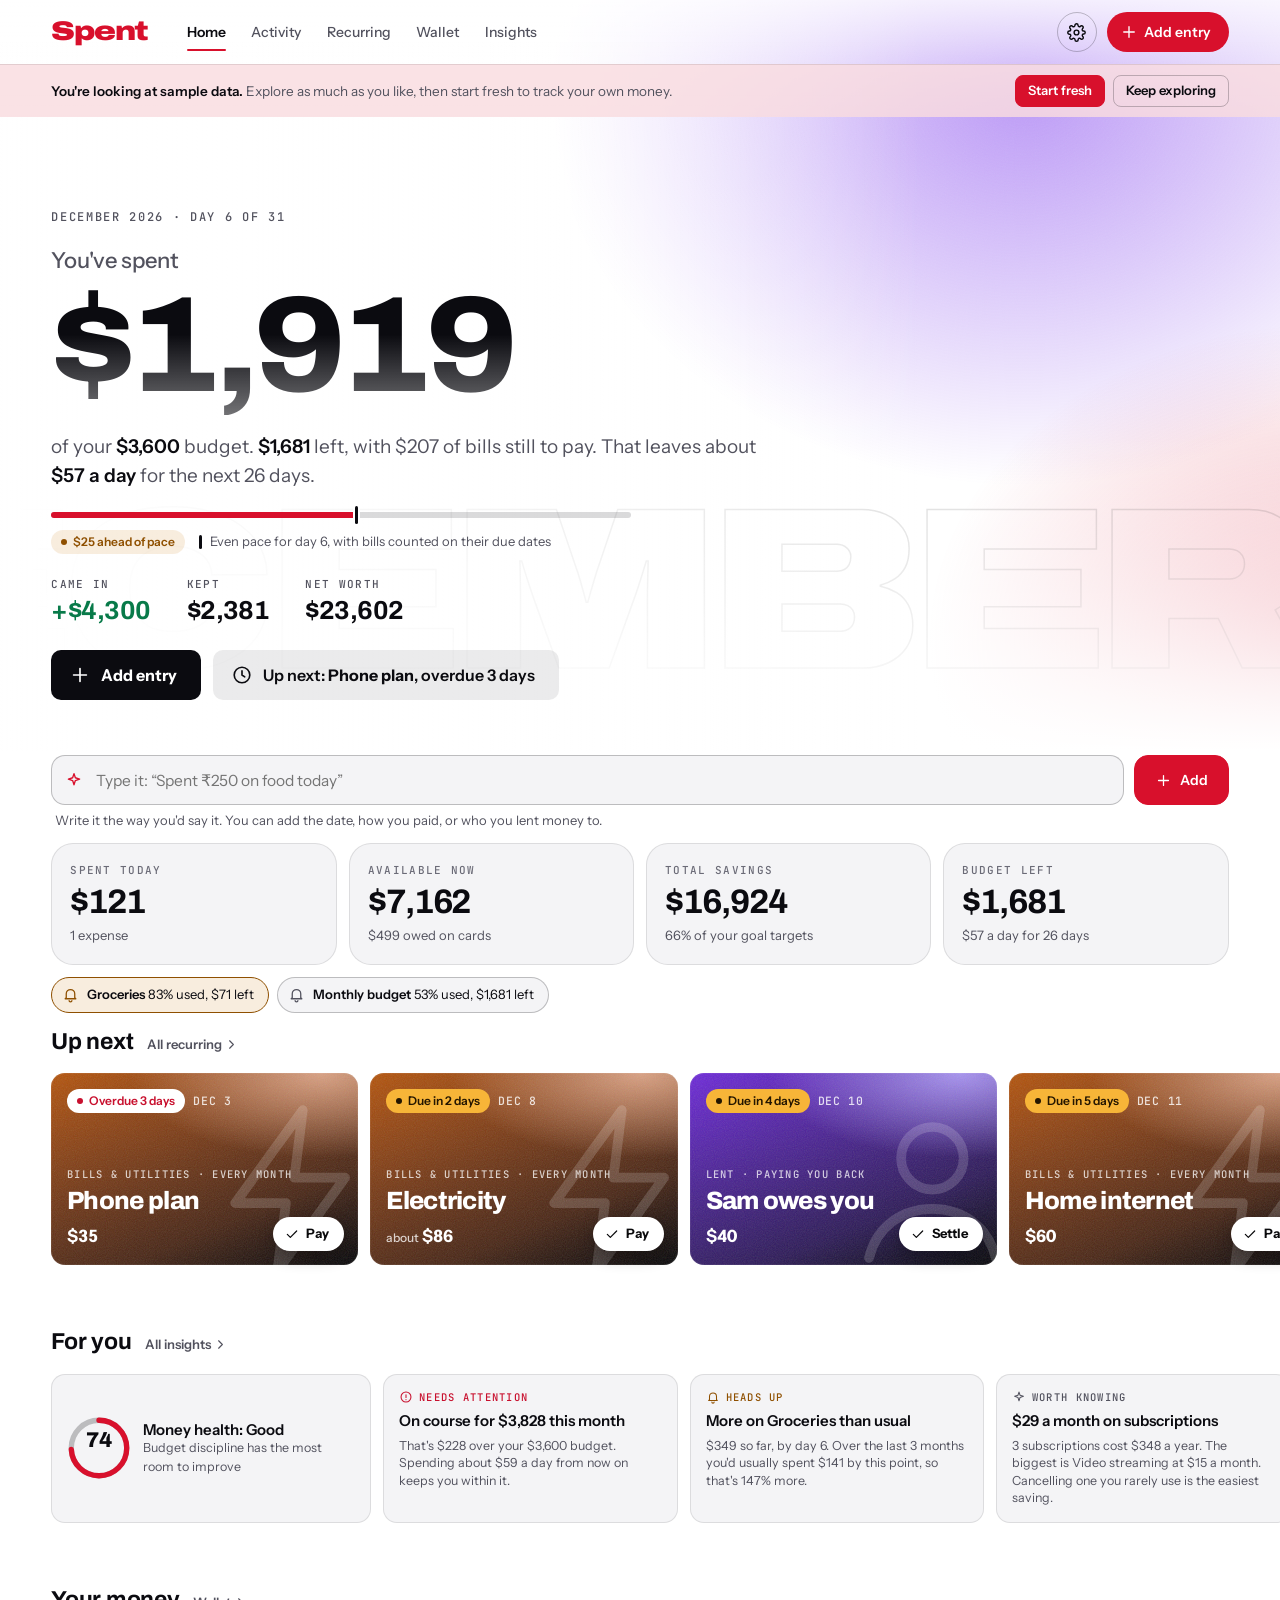
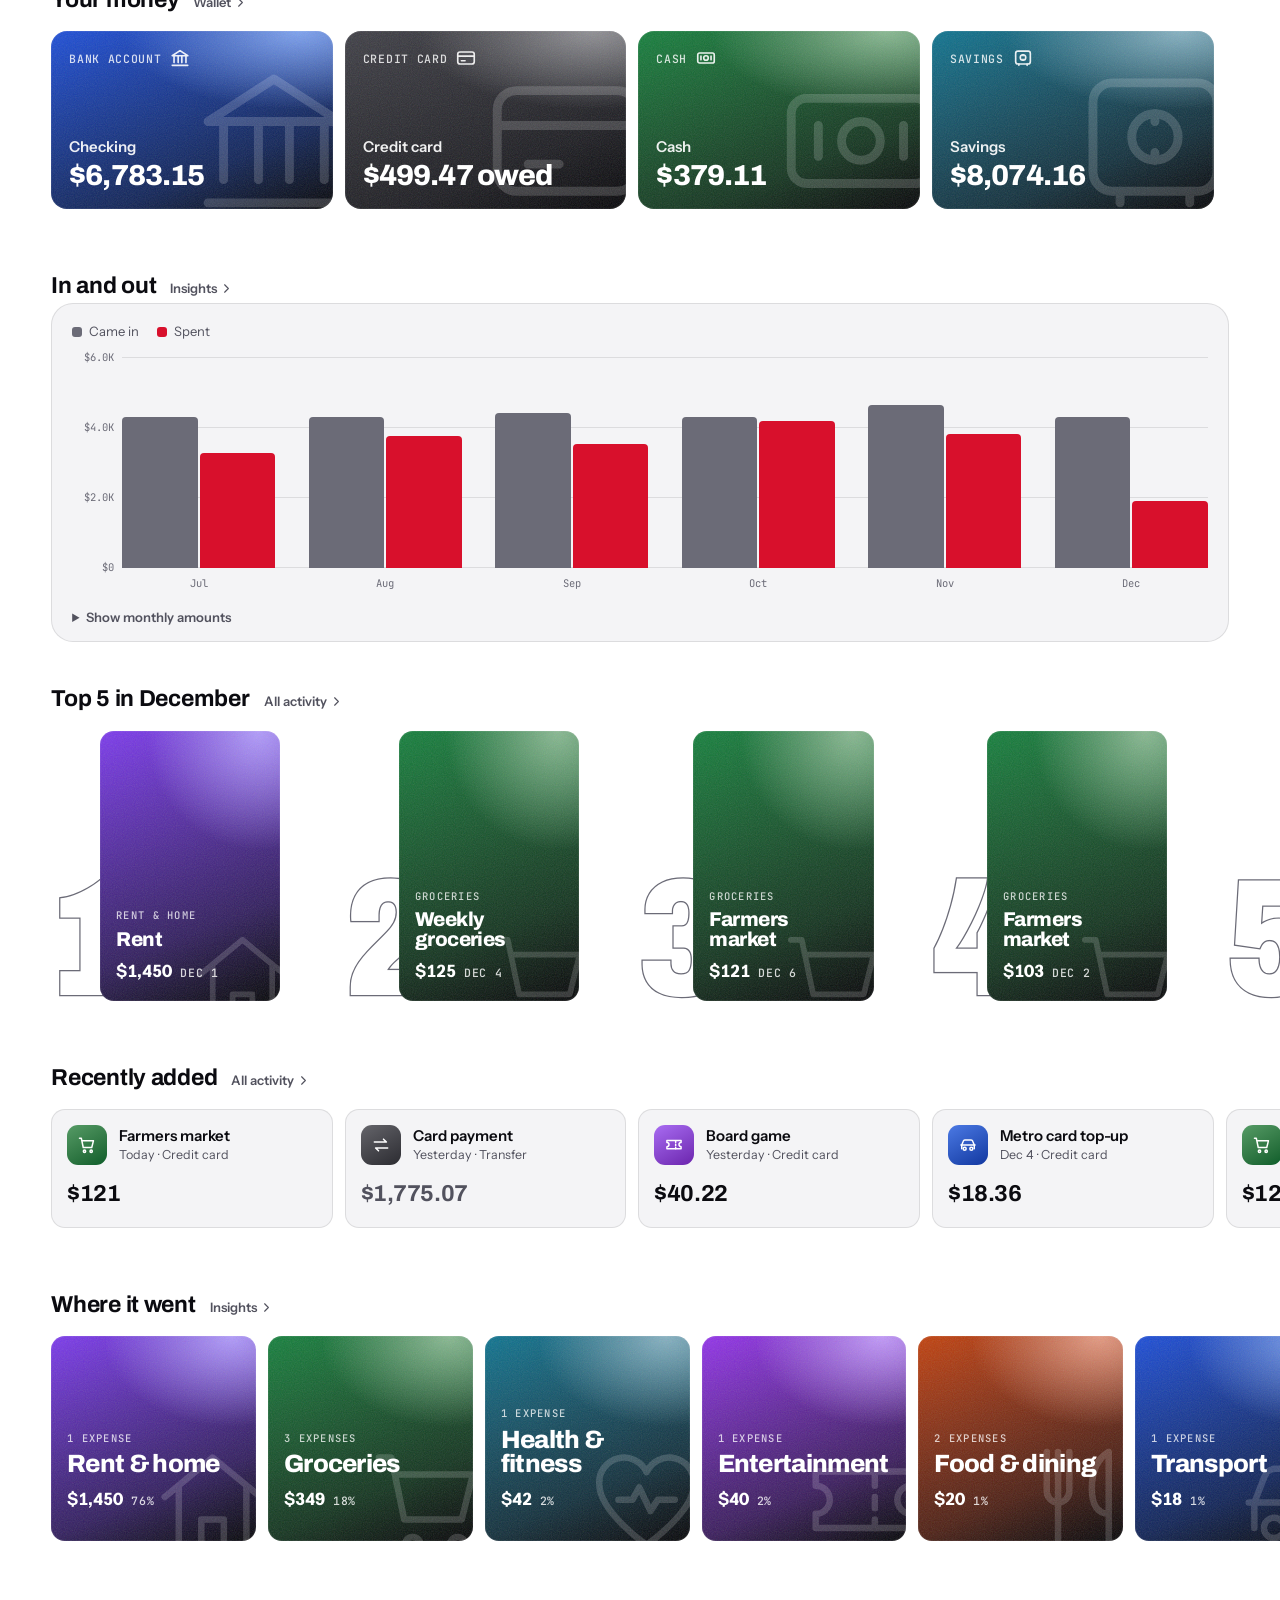
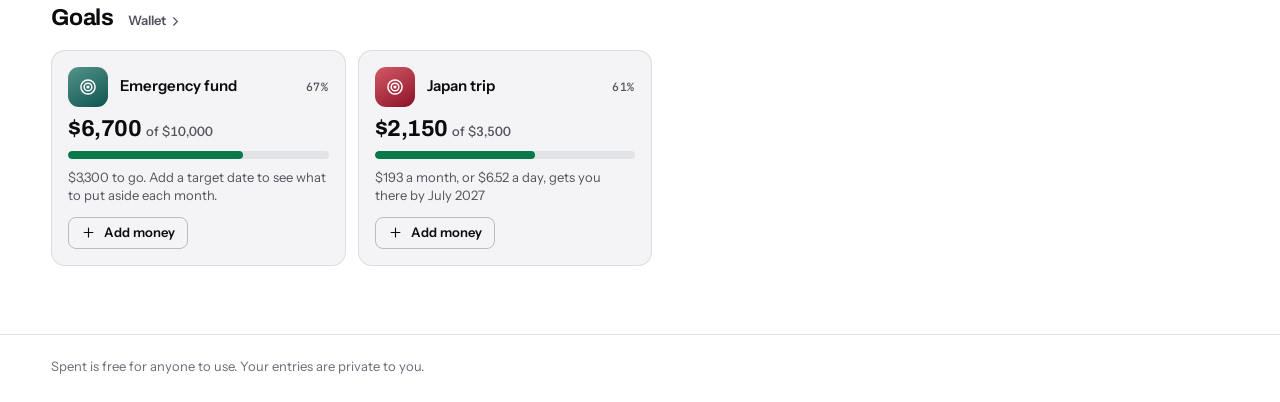
==== commit aab0962b: "Add offline install, reminders and foreign-currency entries - The public site works offline and inst" ====
--- a/index.html
+++ b/index.html
@@ -10,6 +10,10 @@
 <link rel="preconnect" href="https://fonts.gstatic.com" crossorigin>
 <link rel="stylesheet" href="https://fonts.googleapis.com/css2?family=Archivo:wdth,wght@62..125,100..900&family=Bricolage+Grotesque:opsz,wght@12..96,200..800&family=Fraunces:opsz,wght@9..144,300..900&family=Instrument+Sans:wdth,wght@75..100,400..700&family=JetBrains+Mono:wght@400..800&display=swap">
 <link rel="icon" href="data:image/svg+xml,%3Csvg xmlns='http://www.w3.org/2000/svg' viewBox='0 0 64 64'%3E%3Crect width='64' height='64' rx='14' fill='%2309090B'/%3E%3Cpath d='M43 22c-2-4-6-6-11-6-6 0-11 3-11 8 0 12 23 5 23 17 0 5-5 8-12 8-6 0-10-3-12-7' fill='none' stroke='%23E11D2E' stroke-width='7' stroke-linecap='round'/%3E%3C/svg%3E">
+<link rel="manifest" href="manifest.webmanifest">
+<meta name="theme-color" content="#09090B">
+<link rel="apple-touch-icon" href="icons/apple-touch-icon.png">
+<meta name="apple-mobile-web-app-capable" content="yes">
 <style>
 :root { color-scheme: light; padding-top: env(safe-area-inset-top, 0px); padding-bottom: env(safe-area-inset-bottom, 0px); }
 body { margin: 0; font: 14px system-ui, sans-serif; }
@@ -869,6 +873,15 @@
 .btn[disabled] { opacity: .45; cursor: default; }
 .sheet-body { grid-auto-rows: max-content; }
 .imp-preview td:first-child { white-space: nowrap; }
+
+/* ================= other currencies ================= */
+.amount-row { display: grid; grid-template-columns: minmax(0, 1fr) auto; gap: 12px; align-items: end; }
+.cur-pick .select { height: 42px; min-width: 92px; font-family: var(--font-mono); font-size: 13px; }
+.fx { display: flex; flex-wrap: wrap; align-items: center; gap: 8px 14px; margin-top: 10px; }
+.fx-rate { display: inline-flex; align-items: center; gap: 8px; font-size: 14px; color: var(--fg-2); }
+.fx-rate b { color: var(--fg); font-weight: 600; }
+.fx-rate .input { width: 120px; height: 40px; }
+.fx-out { font-size: 13.5px; color: var(--fg-2); }
 </style>
 <script>
 /* Themes. Each one is ten colours per mode plus a few type and shape settings; every other token is derived from those.
@@ -1014,7 +1027,6 @@
   <footer class="site-foot">
     <div class="wrap">
       <p>Spent is free for anyone to use. Your entries are private to you.</p>
-      <p id="foot-sync">Saved in this browser</p>
     </div>
   </footer>
 </main>
@@ -1300,6 +1312,8 @@
     out.settings.carry = !!set.carry;
     out.settings.alerts = set.alerts !== false;
     out.settings.remind = !!set.remind;
+    out.settings.rates = {};
+    if (set.rates && typeof set.rates === "object") for (const [c, r] of Object.entries(set.rates)) if (CURRENCIES.includes(c) && Number(r) > 0 && Number(r) < 1e7) out.settings.rates[c] = Number(r);
     const hex = (c) => /^#[0-9a-f]{6}$/i.test(c);
 
     if (Array.isArray(s.categories) && s.categories.length) {
@@ -1481,7 +1495,7 @@
     if (T.person) bits.push(e.title ? `${T.label}, ${e.person}` : T.label);
     if (e.type === "transfer") bits.push(e.title ? `${acctName(e.account)} to ${acctName(e.to)}` : "Transfer");
     else { if (methodShown(e)) bits.push(METHODS[e.method]); bits.push(acctName(e.account)); }
-    if (e.cur) bits.push(`${fmtCur(e.orig, e.cur)} at ${e.rate}`);
+    if (e.cur) bits.push(`Paid in ${e.cur} at ${e.rate}`);
     if (e.recurringId && state.recurring.some((r) => r.id === e.recurringId)) bits.push("Recurring");
     if (e.note) bits.push(e.note);
     return bits.map(esc).join(" · ");
@@ -1715,6 +1729,16 @@
       else saved += b;
     }
     return { available: round2(available), cardOwed: round2(cardOwed), saved: round2(saved) };
+  }
+  /* ---------- other currencies ---------- */
+  function symbolFor(cur) { try { return nf(cur, 0).formatToParts(0).find((p) => p.type === "currency")?.value || cur; } catch { return cur; } }
+  /* Rates can need more than two decimals (1 JPY = 0.5512 INR). A comma works as the decimal mark too. */
+  function parseRate(v) { const s = String(v ?? "").trim().replace(/\s/g, "").replace(/,(?=\d+$)/, ".").replace(/,/g, ""); const n = Number(s); return Number.isFinite(n) && n > 0 && n < 1e7 ? Number(n.toPrecision(8)) : 0; }
+  function fxText(d) {
+    if (!d.cur) return "";
+    const orig = parseAmount(d.amount), rate = parseRate(d.rate);
+    if (!(orig > 0) || !(rate > 0)) return "Type the rate to see the amount in " + state.settings.currency + ".";
+    return `= ${money(round2(orig * rate))}, which is what counts in your totals`;
   }
   const METHOD_COLORS = { upi: "#0E7490", debit: "#1D4ED8", credit: "#3F3F46", cash: "#15803D", bank: "#4338CA", wallet: "#7C3AED", other: "#52525B" };
 
@@ -2383,6 +2407,7 @@
     render();
     queueSync();
     setSync(cloud.col ? cloud.status : "local");
+    syncReminders();
   }
   function withUndo(mutate, msg) {
     const snap = JSON.stringify(state);
@@ -3123,8 +3148,8 @@
   /* ---------- an entry of any type ---------- */
   function entryForm(item = null, preset = {}) {
     const d = item
-      ? { type: item.type, amount: String(item.amount), title: item.title, category: item.category, date: item.date, account: item.account, to: item.to, person: item.person, note: item.note, method: item.method, due: item.due }
-      : { type: TYPES[preset.type] ? preset.type : "expense", amount: preset.amount ? String(preset.amount) : "", title: preset.title || "", category: preset.category || "", date: preset.date || todayISO(), account: preset.account || "", to: preset.to || "", person: preset.person || "", note: "", method: preset.method || "", due: "" };
+      ? { type: item.type, amount: String(item.cur ? item.orig : item.amount), title: item.title, category: item.category, date: item.date, account: item.account, to: item.to, person: item.person, note: item.note, method: item.method, due: item.due, cur: item.cur || "", rate: item.cur ? String(item.rate) : "" }
+      : { type: TYPES[preset.type] ? preset.type : "expense", amount: preset.amount ? String(preset.amount) : "", cur: preset.cur && preset.cur !== state.settings.currency ? preset.cur : "", rate: preset.cur && state.settings.rates?.[preset.cur] ? String(state.settings.rates[preset.cur]) : "", title: preset.title || "", category: preset.category || "", date: preset.date || todayISO(), account: preset.account || "", to: preset.to || "", person: preset.person || "", note: "", method: preset.method || "", due: "" };
     let methodTouched = !!(item || preset.method), catTouched = !!(item || preset.category), catTimer = 0;
     const pool = () => state.accounts.filter((a) => !a.archived || a.id === d.account || a.id === d.to);
     const fix = () => { // keep the draft valid for its type
@@ -3138,7 +3163,8 @@
     };
     const read = () => { // pull what's been typed back into the draft
       const get = (id, key) => { const el = document.getElementById(id); if (el) d[key] = el.value; };
-      get("f-amount", "amount"); get("f-title", "title"); get("f-date", "date"); get("f-note", "note"); get("f-account", "account"); get("f-to", "to"); get("f-person", "person"); get("f-method", "method"); get("f-due", "due");
+      get("f-amount", "amount"); get("f-title", "title"); get("f-date", "date"); get("f-note", "note"); get("f-account", "account"); get("f-to", "to"); get("f-person", "person"); get("f-method", "method"); get("f-due", "due"); get("f-rate", "rate");
+      const cs = document.getElementById("f-cur"); if (cs) d.cur = cs.value === state.settings.currency ? "" : cs.value;
       const c = $("#sheet-card input[name=category]:checked");
       if (c) d.category = c.value;
     };
@@ -3147,7 +3173,10 @@
       return `
         ${item ? "" : `<div class="field"><div class="quick-in"><label class="quick-field"><span class="sr">Type the entry</span>${svg("spark")}<input id="f-quick" maxlength="160" placeholder="Or type it: “Lent ₹500 to Sam yesterday”" autocomplete="off" aria-describedby="e-quick"></label><button type="button" class="btn" data-act="sheet" data-k="fill">Fill in</button></div><p class="hint" id="e-quick"></p></div>`}
         <div class="field"><div class="typepick" role="group" aria-label="Type of entry">${Object.entries(TYPES).map(([k, x]) => `<button type="button" class="chip" data-act="sheet" data-k="${k}" aria-pressed="${d.type === k}">${x.label}</button>`).join("")}</div><p class="hint">${TYPE_HINT[d.type]}</p></div>
-        <div class="field"><label class="amount-field" for="f-amount"><span class="sym">${esc(curSymbol())}</span><input id="f-amount" inputmode="decimal" autocomplete="off" placeholder="0" value="${esc(d.amount)}" aria-label="Amount" aria-describedby="e-amount"${item ? "" : " autofocus"}></label><p class="err" id="e-amount" hidden></p></div>
+        <div class="field"><div class="amount-row"><label class="amount-field" for="f-amount"><span class="sym" id="f-sym">${esc(symbolFor(d.cur || state.settings.currency))}</span><input id="f-amount" inputmode="decimal" autocomplete="off" placeholder="0" value="${esc(d.amount)}" aria-label="Amount" aria-describedby="e-amount fx-out"${item ? "" : " autofocus"}></label>
+          <span class="select-wrap cur-pick"><select id="f-cur" class="select" aria-label="Currency of this amount">${opts(CURRENCIES.map((c) => [c, c]), d.cur || state.settings.currency)}</select>${svg("down")}</span></div>
+          <div class="fx" id="fx-row"${d.cur ? "" : " hidden"}><label class="fx-rate"><span>1 <b id="fx-code">${esc(d.cur || "")}</b> =</span><input class="input" id="f-rate" inputmode="decimal" value="${esc(d.rate)}" placeholder="Rate" aria-label="Exchange rate" aria-describedby="e-rate"><span>${esc(state.settings.currency)}</span></label><span class="fx-out" id="fx-out" aria-live="polite">${esc(fxText(d))}</span></div>
+          <p class="err" id="e-rate" hidden></p><p class="err" id="e-amount" hidden></p></div>
         ${T.person ? `<label class="field"><span class="lab">${T.person}</span><input class="input" id="f-person" maxlength="40" list="people-list" placeholder="Their name" value="${esc(d.person)}" autocomplete="off" aria-describedby="e-person"><datalist id="people-list">${people().map((p) => `<option value="${esc(p.name)}"></option>`).join("")}</datalist><span class="err" id="e-person" hidden></span></label>` : ""}
         <label class="field"><span class="lab">${d.type === "transfer" ? "Label" : "What for?"} <span class="opt-lab">(optional)</span></span><input class="input" id="f-title" maxlength="80" placeholder="${TYPE_EG[d.type]}" value="${esc(d.title)}" autocomplete="off"></label>
         ${T.cat ? categoryPicker(d.category, T.cat) : ""}
@@ -3193,7 +3222,11 @@
       },
       onSubmit() {
         read();
-        const T = TYPES[d.type], amount = parseAmount(d.amount), person = d.person.trim();
+        const T = TYPES[d.type], person = d.person.trim();
+        const orig = parseAmount(d.amount), rate = d.cur ? parseRate(d.rate) : 0;
+        const amount = d.cur ? round2(orig * rate) : orig;
+        showErr("e-rate", !d.cur || rate > 0 ? "" : `Enter the rate you got: how many ${state.settings.currency} one ${d.cur} cost.`);
+        if (d.cur && !(rate > 0)) return stop("f-rate");
         const toOk = d.type !== "transfer" || (d.to && d.to !== d.account);
         showErr("e-amount", amount > 0 ? "" : "Enter an amount above zero.");
         showErr("e-person", !T.person || person ? "" : "Add the person's name.");
@@ -3210,7 +3243,9 @@
         const data = {
           type: d.type, title: d.title.trim(), amount, category: T.cat ? d.category : "", date: d.date, account: d.account, to: d.type === "transfer" ? d.to : "",
           person: T.person ? person : "", note: d.note.trim(), method: d.type === "transfer" ? "" : METHODS[d.method] ? d.method : "other", due: hasDue && d.due ? d.due : "",
+          cur: d.cur || "", orig: d.cur ? orig : 0, rate: d.cur ? rate : 0,
         };
+        if (d.cur) state.settings.rates = { ...(state.settings.rates || {}), [d.cur]: rate };
         if (T.cat) ui.lastCat[T.cat] = d.category;
         ui.lastAccount = d.account;
         const m = monthOf(d.date), before = budgetStatus(m);
@@ -3220,7 +3255,7 @@
           if (e) Object.assign(e, data);
           commit(); msg = "Saved";
         } else {
-          state.entries.push({ id: uid(), ...data, recurringId: null, cur: "", orig: 0, rate: 0 });
+          state.entries.push({ id: uid(), ...data, recurringId: null });
           commit();
           msg = m === monthOf(todayISO()) ? `${entryTitle(data)} added` : `${entryTitle(data)} added to ${fMonth(m)}`;
         }
@@ -3242,6 +3277,16 @@
           }, 220);
         });
         card.addEventListener("keydown", (e) => { if (e.target.id === "f-quick" && e.key === "Enter") { e.preventDefault(); sheetAct?.("fill"); } });
+        const fx = () => { read(); const out = $("#fx-out"); if (out) out.textContent = fxText(d); };
+        card.addEventListener("input", (e) => { if (e.target.id === "f-amount" || e.target.id === "f-rate") fx(); });
+        card.addEventListener("change", (e) => {
+          if (e.target.id !== "f-cur") return;
+          read();
+          const row = $("#fx-row"); if (row) row.hidden = !d.cur;
+          $("#f-sym").textContent = symbolFor(d.cur || state.settings.currency);
+          if (d.cur) { $("#fx-code").textContent = d.cur; const known = state.settings.rates?.[d.cur]; if (known && !$("#f-rate").value) $("#f-rate").value = String(known); $("#f-rate").focus(); }
+          fx();
+        });
         card.addEventListener("change", (e) => {
           if (e.target.name === "category") { catTouched = true; const hint = $("#cat-hint"); if (hint) hint.hidden = true; }
           if (e.target.id === "f-method") methodTouched = true;
@@ -3501,8 +3546,9 @@
       body: `
         <section class="set-group" id="set-appearance">${appearanceHTML()}</section>
         <section class="set-group"><h3>Money</h3>
-          <label class="field"><span class="lab">Currency</span>${select("set-currency", CURRENCIES.map((c) => [c, `${c} · ${currencyName(c)}`]), s.currency)}</label>
+          <label class="field"><span class="lab">Currency</span>${select("set-currency", CURRENCIES.map((c) => [c, `${c} · ${currencyName(c)}`]), s.currency, ' aria-describedby="h-currency"')}<span class="hint" id="h-currency">Totals are in this currency. Changing it doesn't convert amounts you've already entered. For a one-off in another currency, pick it next to the amount when you add the entry.</span></label>
           <div class="set-line"><span>Budgets<small>${s.budget ? `${esc(W(s.budget))} a month` : "No monthly budget"}${nb ? ` · ${plural(nb, "category budget")}` : ""}</small></span><button type="button" class="btn small" data-act="budgets">Edit budgets</button></div></section>
+        <section class="set-group" id="set-remind-group">${remindHTML()}</section>
         <section class="set-group"><h3>Categories</h3>
           <p class="lab">Spending</p><div class="cat-list" id="set-cats-expense"></div>
           <p class="lab">Income</p><div class="cat-list" id="set-cats-income"></div>
@@ -3532,6 +3578,7 @@
         $("#set-currency", card).addEventListener("change", (e) => { state.settings.currency = e.target.value; commit(); });
         $("#set-newcat", card).addEventListener("keydown", (e) => { if (e.key === "Enter") { e.preventDefault(); addCategory(); } });
         $("#set-restore", card).addEventListener("change", (e) => { const f = e.target.files?.[0]; e.target.value = ""; if (f) readBackup(f); });
+        card.addEventListener("change", (e) => { if (e.target.id === "set-remind") enableReminders(e.target.checked); });
       },
     });
   }
@@ -3923,7 +3970,8 @@
       const noteBits = [spentFile ? spentCol(r, "note") : col(r, "note"), !spentFile && title !== String(raw).trim() ? String(raw).trim() : ""].filter(Boolean);
       const e = {
         id: uid(), type, title: title === "Imported entry" ? "" : title, amount, category, date, account: acct.id, to, person, note: noteBits.join(" · ").slice(0, 140),
-        recurringId: null, method, due: spentFile && isDate(spentCol(r, "pay back by")) ? spentCol(r, "pay back by") : "", cur: "", orig: 0, rate: 0,
+        recurringId: null, method, due: spentFile && isDate(spentCol(r, "pay back by")) ? spentCol(r, "pay back by") : "",
+        ...(spentFile ? foreign({ cur: spentCol(r, "original currency"), orig: parseMoneyCell(spentCol(r, "original amount")), rate: parseRate(spentCol(r, "rate")) }, state.settings.currency) : { cur: "", orig: 0, rate: 0 }),
       };
       const key = `${e.date}|${e.amount}|${e.account}|${isIn(e) ? "in" : "out"}`;
       if (opts.skipDupes && existing.get(key) > 0) { existing.set(key, existing.get(key) - 1); out.push({ status: "dupe", e }); continue; }
@@ -4158,6 +4206,108 @@
     catch (e) { toast(e && /network|timeout|missing/.test(e.message) ? `The ${kind === "pdf" ? "PDF" : "Excel"} tool couldn't load. Check your connection and try again.` : "That report couldn't be made. Try again, or export a CSV instead."); }
   }
 
+  /* ================= reminders and installing the app ================= */
+  /* Reminders use the browser's notifications, so they only work on Spent's own site or the installed app, not inside
+     another page. There's no server: a reminder shows when Spent is open, and on phones that support it the installed
+     app also checks once or twice a day while closed. */
+  const inFrame = (() => { try { return window.top !== window.self; } catch { return true; } })();
+  const canNotify = () => typeof Notification !== "undefined" && window.isSecureContext && !window.claude && !inFrame;
+  const canWorker = () => "serviceWorker" in navigator && window.isSecureContext && !window.claude && !inFrame;
+  const DATA_CACHE = "spent-data";
+
+  /* Bills and repayments due within a week, overdue ones included. */
+  function reminderItems() {
+    const t = todayISO(), until = addDays(t, 7), items = [];
+    for (const { r, st } of upcoming()) {
+      if (r.kind === "income" || st.due > until) continue;
+      const when = st.overdue ? `was due ${fDate(st.due)}` : st.days === 0 ? "is due today" : st.days === 1 ? "is due tomorrow" : `is due ${fDate(st.due)}`;
+      items.push({ key: `${r.id}:${st.key}`, due: st.due, title: `${r.name} ${when}`, body: `${r.variable ? "About " : ""}${money(r.amount)}${r.kind === "transfer" ? ` to ${acctName(r.to)}` : ""}. Open Spent to mark it ${RKIND[r.kind].done}.`, url: "./#recurring" });
+    }
+    for (const p of people()) {
+      const st = debtStatus(p);
+      if (!st || p.due > until) continue;
+      const owed = p.balance > 0;
+      items.push({ key: `debt:${p.key}:${p.due}`, due: p.due, title: owed ? `${p.name} owes you ${money(p.balance)}` : `You owe ${p.name} ${money(-p.balance)}`, body: `${st.overdue ? "It was due" : "It's due"} ${fDate(p.due)}.`, url: "./#wallet" });
+    }
+    return items.sort((a, b) => a.due.localeCompare(b.due));
+  }
+  async function readSent() { try { const c = await caches.open(DATA_CACHE), r = await c.match("sent.json"); return r ? await r.json() : {}; } catch { return {}; } }
+  async function writeSent(sent) { try { const c = await caches.open(DATA_CACHE); await c.put("sent.json", new Response(JSON.stringify(sent))); } catch { /* reminders still work, they may repeat */ } }
+  /* The service worker can't read the app's storage, so the list of what's due is copied where it can. */
+  async function syncReminders() {
+    if (!canWorker() || typeof caches === "undefined") return;
+    try { const c = await caches.open(DATA_CACHE); await c.put("reminders.json", new Response(JSON.stringify({ enabled: !!state.settings.remind && !state.sample, items: reminderItems() }))); } catch { /* not supported here */ }
+  }
+  /* Shows each due item at most once a day: on the day before, on the day, and on days it's overdue. */
+  async function checkReminders() {
+    if (!state.settings.remind || state.sample || !canNotify() || Notification.permission !== "granted") return;
+    const t = todayISO(), tomorrow = addDays(t, 1), sent = await readSent();
+    const due = reminderItems().filter((x) => x.due <= tomorrow && sent[x.key] !== t);
+    if (!due.length) return;
+    const reg = canWorker() ? await navigator.serviceWorker.getRegistration() : null;
+    for (const x of due.slice(0, 4)) {
+      const o = { body: x.body, tag: x.key, icon: "icons/icon-192.png", badge: "icons/icon-192.png", data: { url: x.url } };
+      try { if (reg) await reg.showNotification(x.title, o); else new Notification(x.title, o); sent[x.key] = t; } catch { /* the browser refused this one */ }
+    }
+    await writeSent(sent);
+  }
+  async function enableReminders(on) {
+    if (!on) { state.settings.remind = false; commit(); syncReminders(); toast("Reminders turned off"); return; }
+    if (!canNotify()) { toast("Reminders work on Spent's own website or the installed app."); return; }
+    let perm = Notification.permission;
+    if (perm === "default") { try { perm = await Notification.requestPermission(); } catch { perm = "denied"; } }
+    if (perm !== "granted") { toast("Notifications are blocked for Spent. Allow them in your browser's site settings, then try again."); renderRemindSection(); return; }
+    state.settings.remind = true;
+    commit();
+    try {
+      const reg = await navigator.serviceWorker?.ready;
+      if (reg && "periodicSync" in reg) {
+        const st = await navigator.permissions.query({ name: "periodic-background-sync" }).catch(() => null);
+        if (!st || st.state === "granted") await reg.periodicSync.register("spent-reminders", { minInterval: 12 * 3600 * 1000 }).catch(() => {});
+      }
+    } catch { /* checking while closed isn't available here */ }
+    await syncReminders();
+    toast(state.sample ? "Reminders are on. They start once you track your own money." : "Reminders are on");
+    checkReminders();
+    renderRemindSection();
+  }
+
+  /* ---------- installing ---------- */
+  let installPrompt = null;
+  window.addEventListener("beforeinstallprompt", (e) => { e.preventDefault(); installPrompt = e; renderRemindSection(); });
+  window.addEventListener("appinstalled", () => { installPrompt = null; toast("Spent is installed"); renderRemindSection(); });
+  const standalone = () => { try { return matchMedia("(display-mode: standalone)").matches || navigator.standalone === true; } catch { return false; } };
+  const isIOS = () => /iphone|ipad|ipod/i.test(navigator.userAgent) || (navigator.platform === "MacIntel" && navigator.maxTouchPoints > 1);
+  async function installApp() {
+    if (!installPrompt) return;
+    installPrompt.prompt();
+    try { await installPrompt.userChoice; } catch { /* dismissed */ }
+    installPrompt = null;
+    renderRemindSection();
+  }
+
+  /* The Settings section for both */
+  function remindHTML() {
+    const notify = canNotify(), perm = notify ? Notification.permission : "unavailable", on = !!state.settings.remind && perm === "granted";
+    let install = "";
+    if (canWorker() && !standalone()) {
+      if (installPrompt) install = `<div class="set-line"><span>Install Spent<small>Opens like an app and works without internet.</small></span><button type="button" class="btn small" data-act="install">${svg("download")}Install</button></div>`;
+      else if (isIOS()) install = `<p class="hint">To install on iPhone or iPad, open this page in Safari, tap Share, then Add to Home Screen.</p>`;
+      else install = `<p class="hint">Spent works offline once it has loaded. To install it, use your browser's Install or Add to Home Screen option.</p>`;
+    } else if (standalone()) install = `<p class="hint">Spent is installed on this device and works without internet.</p>`;
+    const remind = notify
+      ? `<label class="check"><input type="checkbox" id="set-remind"${on ? " checked" : ""}><span>Remind me about bills and money that's due<small>${perm === "denied" ? "Notifications are blocked for this site. Allow them in your browser's site settings first." : "A notification the day before, on the day and while overdue. Reminders show when Spent is open; on some phones the installed app also checks while it's closed."}</small></span></label>`
+      : `<p class="hint">Notifications work on Spent's own website or the installed app, not inside this page. Bills that are due always show at the top of Home.</p>`;
+    return `<h3>Reminders${canWorker() ? " and offline" : ""}</h3>${remind}${install}`;
+  }
+  function renderRemindSection() { const el = $("#set-remind-group"); if (el) el.innerHTML = remindHTML(); }
+
+  if (canWorker()) {
+    navigator.serviceWorker.register("sw.js").catch(() => { /* offline mode isn't available here */ });
+    navigator.serviceWorker.addEventListener?.("message", (e) => { if (e.data?.type === "open" && e.data.url) location.hash = e.data.url.split("#")[1] || "home"; });
+  }
+  setInterval(() => { if (!document.hidden) checkReminders(); }, 30 * 60 * 1000);
+
   /* ================= routing and events ================= */
   function route() {
     let h = location.hash.slice(1);
@@ -4177,7 +4327,7 @@
   window.addEventListener("scroll", () => { onScroll(); hideTip(); if (menuEl) closeMenu(); }, { passive: true });
   window.addEventListener("hashchange", route);
   window.addEventListener("resize", () => { $$(".row-track").forEach((tr) => tr._upd?.()); hideTip(); closeMenu(); });
-  document.addEventListener("visibilitychange", () => { if (!document.hidden && $("#sheet").hidden) { render(); runAuto(); } });
+  document.addEventListener("visibilitychange", () => { if (!document.hidden && $("#sheet").hidden) { render(); runAuto(); checkReminders(); } });
   const setTopH = () => rootEl.style.setProperty("--top-h", topbar.offsetHeight + "px");
   try { new ResizeObserver(setTopH).observe(topbar); } catch { window.addEventListener("resize", setTopH); }
   setTopH();
@@ -4244,6 +4394,7 @@
       }
       case "lend": entryForm(null, { type: "lent" }); break;
       case "import": importSheet(); break;
+      case "install": installApp(); break;
       case "export-menu": {
         const what = periodLabel(ui.insPeriod, ui.anchor);
         openMenu(el, [
@@ -4343,6 +4494,7 @@
   setSync("local");
   runAuto();
   initCloud();
+  syncReminders().then(checkReminders);
 })();
 </script>
 </body>
